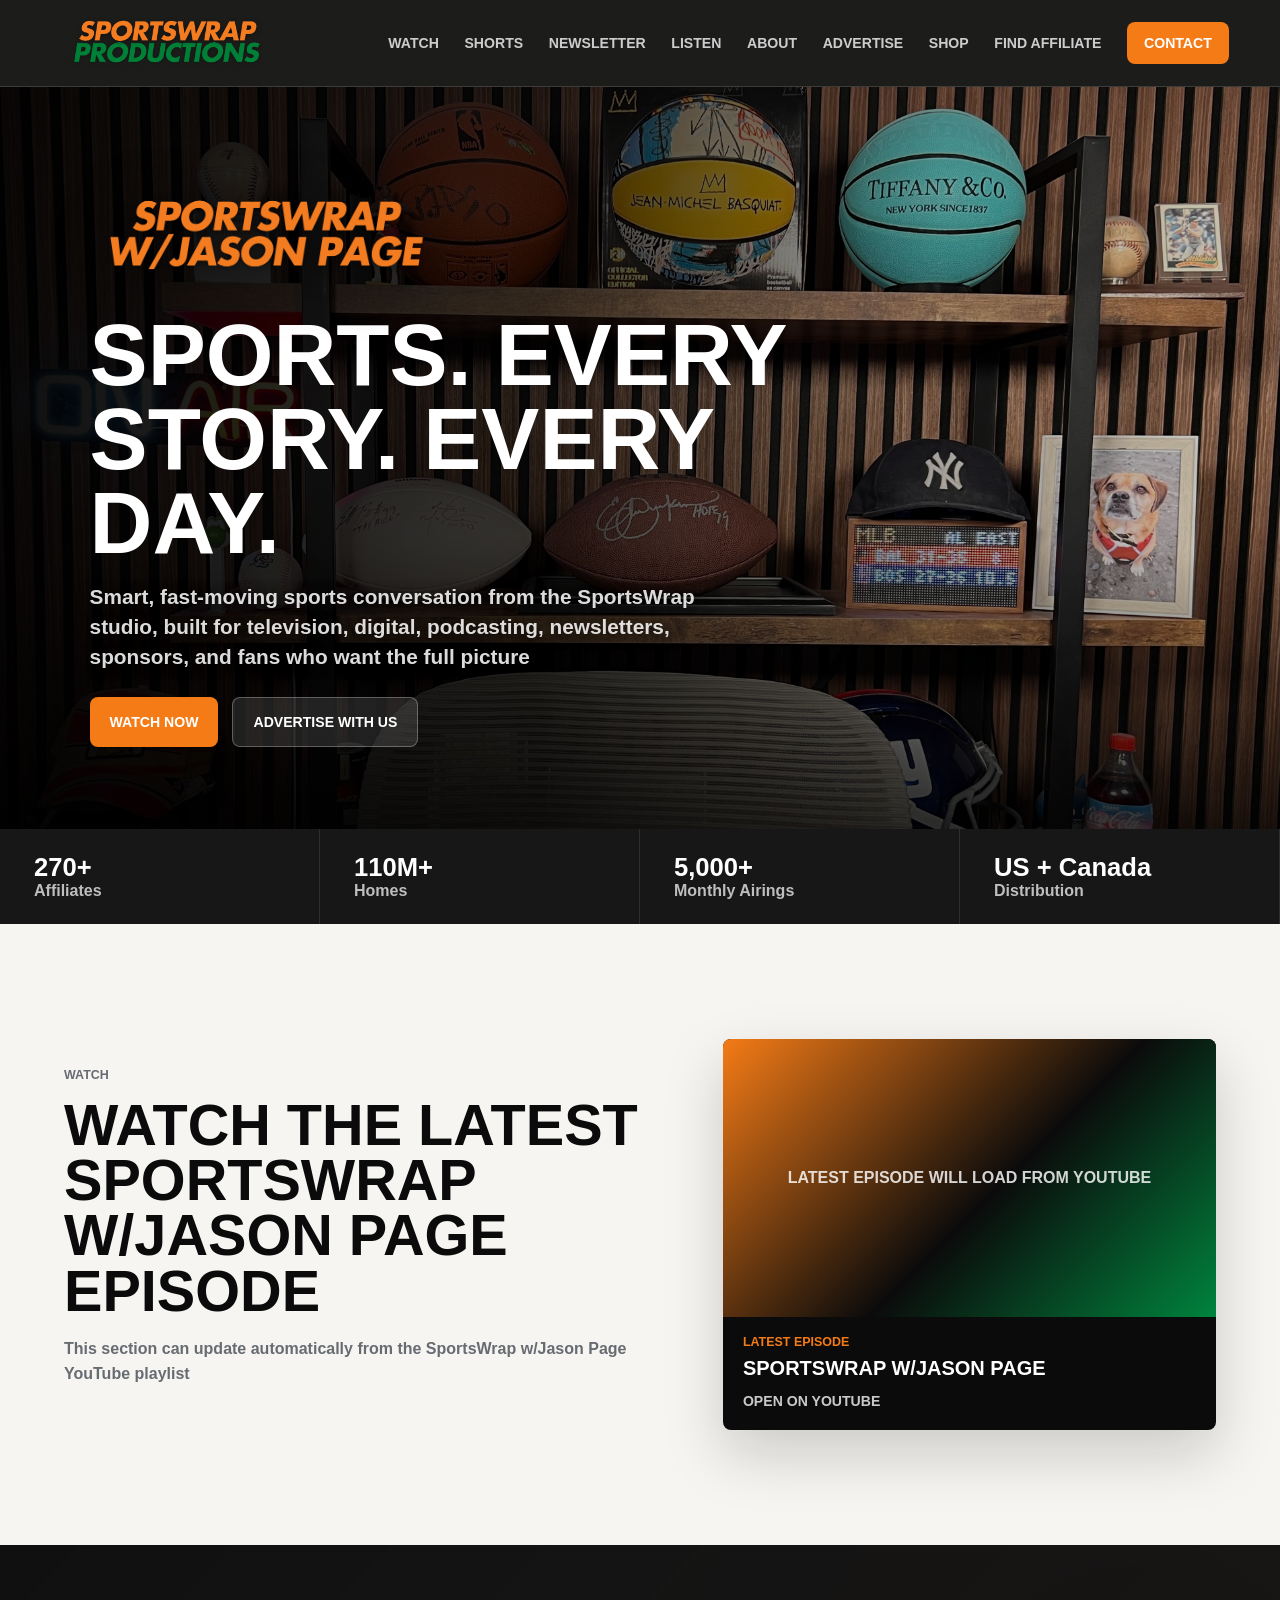
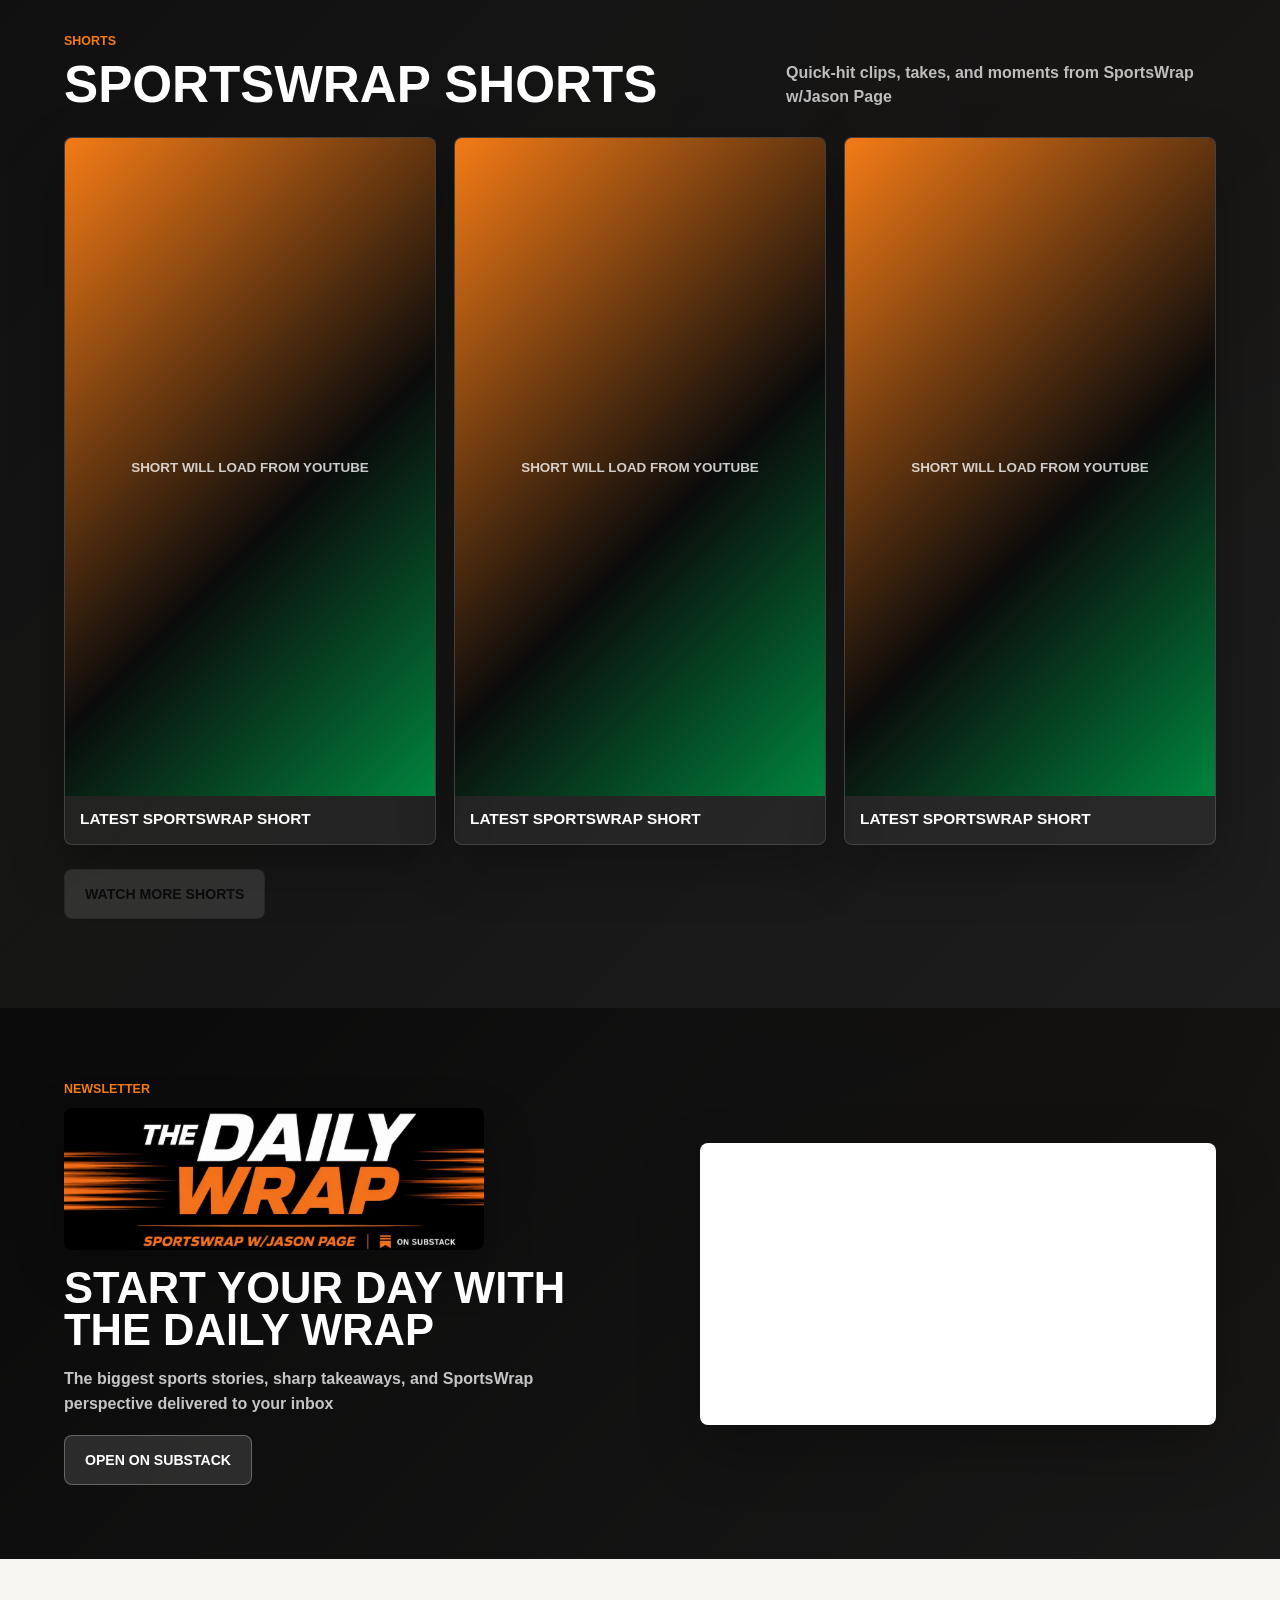
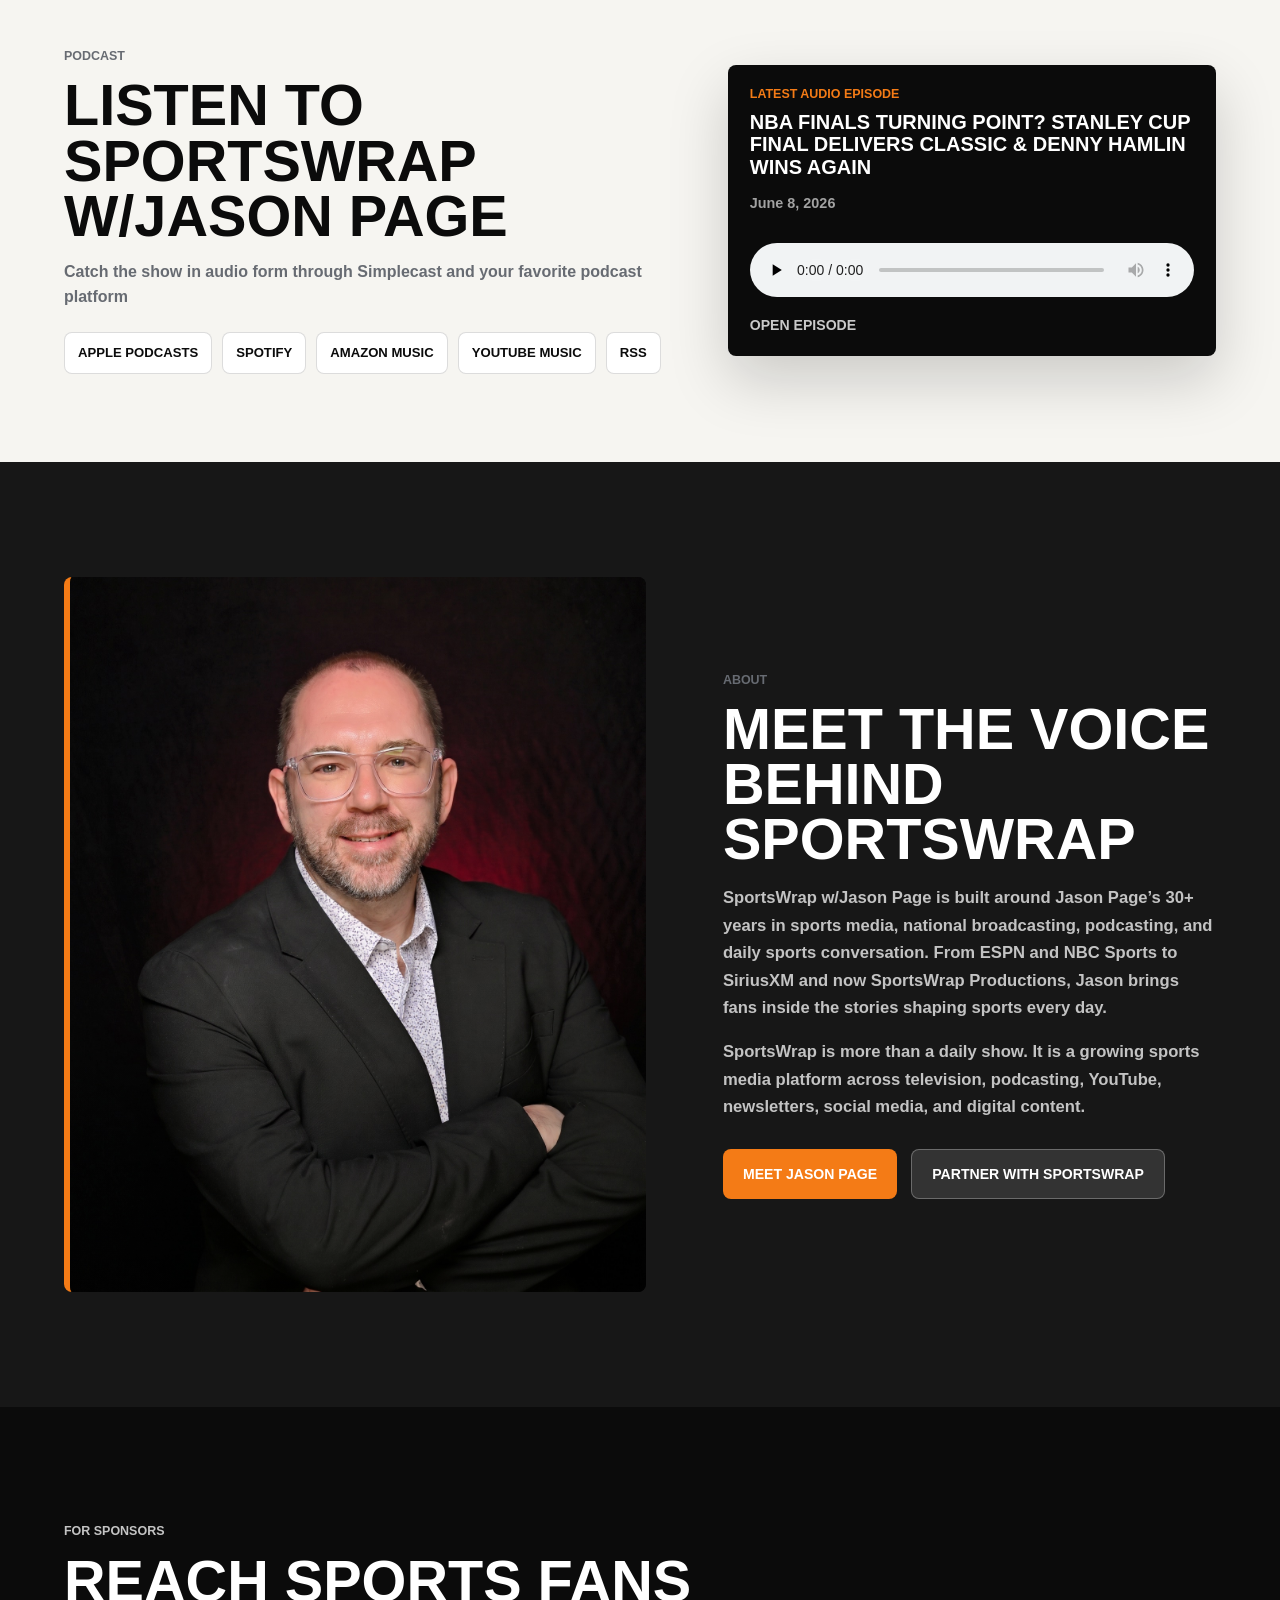
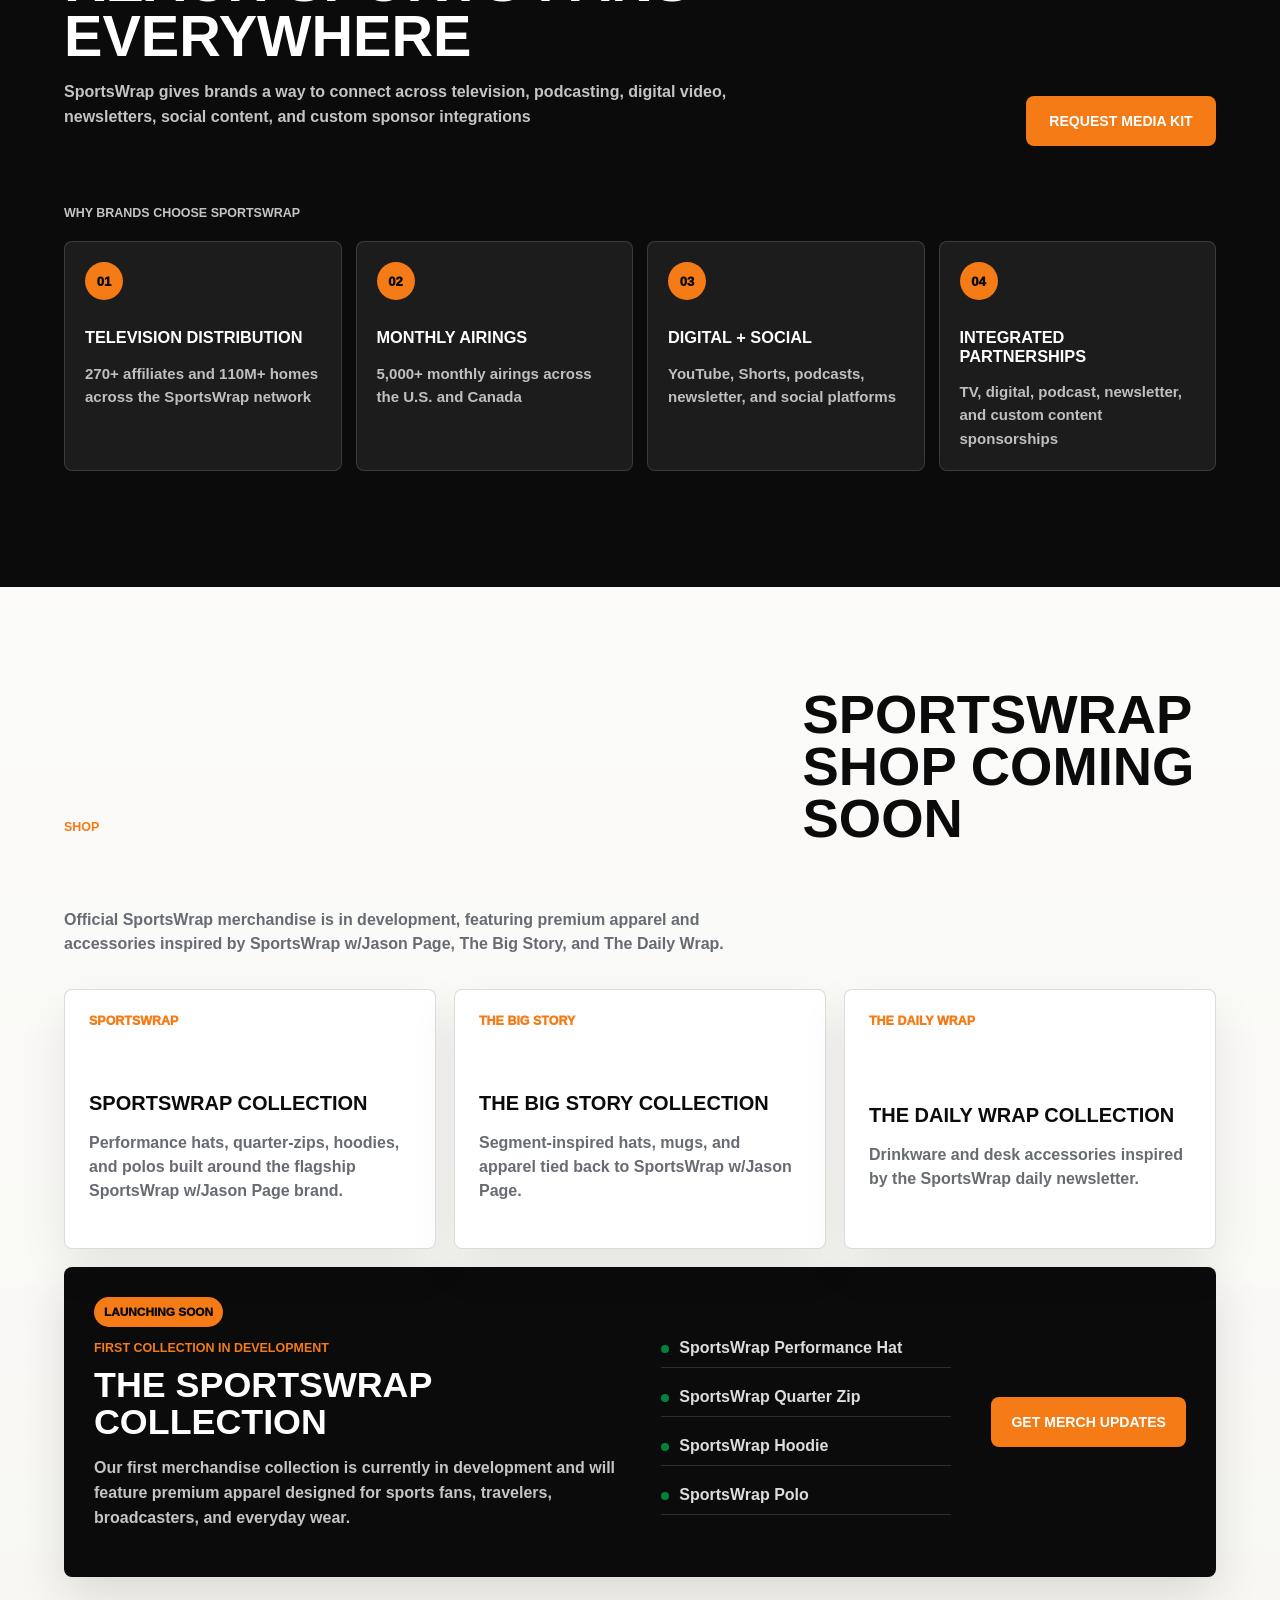
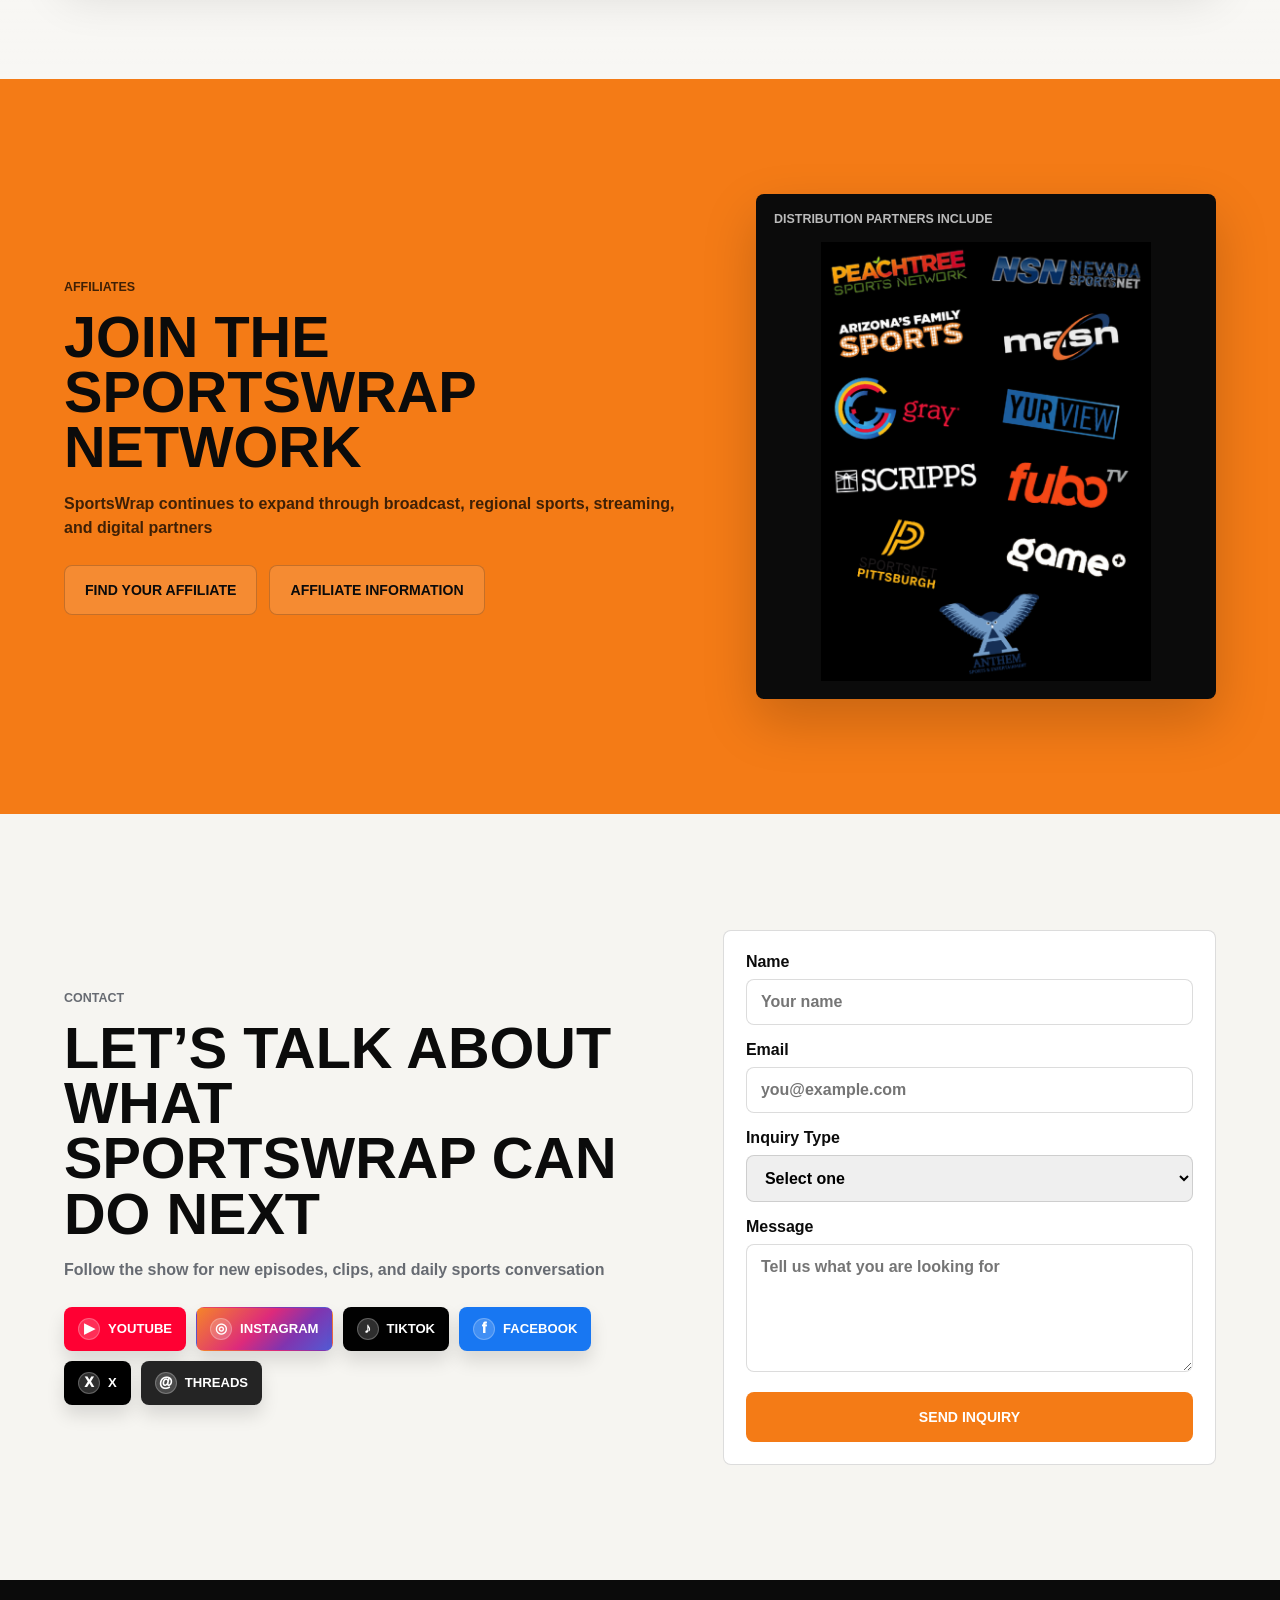
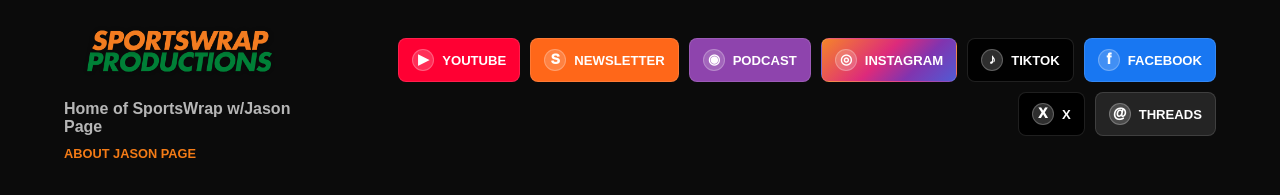
==== index.html @ d8db4e6e "Add files via upload" ====
<!doctype html>
<html lang="en">
  <head>
    <!-- Google tag (gtag.js) -->
    <script async src="https://www.googletagmanager.com/gtag/js?id=G-JD4J3LBX82"></script>
    <script>
      window.dataLayer = window.dataLayer || [];
      function gtag(){dataLayer.push(arguments);}
      gtag('js', new Date());

      gtag('config', 'G-JD4J3LBX82');
    </script>
    <script src="https://analytics.ahrefs.com/analytics.js" data-key="xGI+k0KJ4JuDkCXVIfGluQ" async></script>
    <meta charset="UTF-8" />
    <meta name="viewport" content="width=device-width, initial-scale=1.0" />
    <title>SportsWrap Productions | SportsWrap w/Jason Page</title>
    <meta
      name="description"
      content="SportsWrap Productions is the home of SportsWrap w/Jason Page, a sports media brand built for television, digital, podcasting, newsletters, sponsors, and affiliates"
    />
    <link rel="stylesheet" href="styles.css" />
  </head>
  <body>
    <header class="site-header" id="top">
      <a class="brand" href="#top" aria-label="SportsWrap Productions home">
        <img src="assets/sportswrap-productions-logo.png" alt="SportsWrap Productions" />
      </a>
      <button class="nav-toggle" type="button" aria-label="Open navigation" aria-expanded="false">
        <span></span><span></span><span></span>
      </button>
      <nav class="site-nav" aria-label="Primary navigation">
        <a href="#watch">Watch</a>
        <a href="#shorts">Shorts</a>
        <a href="#newsletter">Newsletter</a>
        <a href="#listen">Listen</a>
        <a href="about-jason-page.html">About</a>
        <a href="#sponsors">Advertise</a>
        <a href="#shop">Shop</a>
        <a href="find-your-affiliate.html">Find Affiliate</a>
        <a class="nav-cta" href="#contact">Contact</a>
      </nav>
    </header>

    <main>
      <section class="hero" aria-labelledby="hero-title">
        <div class="hero-image" aria-hidden="true"></div>
        <div class="hero-shade" aria-hidden="true"></div>
        <div class="hero-content">
          <img class="show-logo" src="assets/sportswrap-jason-page-logo.png" alt="SportsWrap w/Jason Page" />
          <h1 id="hero-title">Sports. Every Story. Every Day.</h1>
          <p>
            Smart, fast-moving sports conversation from the SportsWrap studio, built for television,
            digital, podcasting, newsletters, sponsors, and fans who want the full picture
          </p>
          <div class="hero-actions">
            <a class="button primary" href="#watch">Watch Now</a>
            <a class="button secondary" href="#sponsors">Advertise With Us</a>
          </div>
        </div>
      </section>

      <section class="credibility" aria-label="SportsWrap reach highlights">
        <div><strong>270+</strong><span>Affiliates</span></div>
        <div><strong>110M+</strong><span>Homes</span></div>
        <div><strong>5,000+</strong><span>Monthly Airings</span></div>
        <div><strong>US + Canada</strong><span>Distribution</span></div>
      </section>

      <section class="section split" id="watch">
        <div>
          <p class="kicker">Watch</p>
          <h2>Watch the latest SportsWrap w/Jason Page episode</h2>
          <p class="watch-copy">
            This section can update automatically from the SportsWrap w/Jason Page YouTube playlist
          </p>
        </div>
        <div class="video-panel" data-latest-video>
          <div class="video-frame">
            <iframe
              data-youtube-embed
              title="Latest SportsWrap w/Jason Page episode"
              allow="accelerometer; autoplay; clipboard-write; encrypted-media; gyroscope; picture-in-picture; web-share"
              allowfullscreen
            ></iframe>
          </div>
          <div class="video-meta">
            <span>Latest Episode</span>
            <h3 data-video-title>SportsWrap w/Jason Page</h3>
            <a data-video-link href="https://www.youtube.com/" target="_blank" rel="noreferrer">Open on YouTube</a>
          </div>
        </div>
      </section>

      <section class="shorts-section" id="shorts">
        <div class="shorts-heading">
          <div>
            <p class="kicker">Shorts</p>
            <h2>SportsWrap Shorts</h2>
          </div>
          <p>
            Quick-hit clips, takes, and moments from SportsWrap w/Jason Page
          </p>
        </div>
        <div class="shorts-grid" data-shorts-grid>
          <article class="short-card">
            <div class="short-frame"></div>
            <h3>Latest SportsWrap Short</h3>
          </article>
          <article class="short-card">
            <div class="short-frame"></div>
            <h3>Latest SportsWrap Short</h3>
          </article>
          <article class="short-card">
            <div class="short-frame"></div>
            <h3>Latest SportsWrap Short</h3>
          </article>
        </div>
        <a class="button secondary light shorts-more" href="https://www.youtube.com/@SportsWrap/shorts" target="_blank" rel="noreferrer">Watch More Shorts</a>
      </section>

      <section class="newsletter-section" id="newsletter">
        <div class="newsletter-content">
          <p class="kicker">Newsletter</p>
          <img
            class="newsletter-logo"
            src="assets/the-daily-wrap-newsletter.jpg"
            alt="The Daily Wrap SportsWrap w/Jason Page newsletter"
          />
          <h2>Start your day with The Daily Wrap</h2>
          <p>
            The biggest sports stories, sharp takeaways, and SportsWrap perspective delivered to your inbox
          </p>
          <a class="button secondary" href="https://jasonpage1.substack.com/" target="_blank" rel="noreferrer">Open on Substack</a>
        </div>
        <div class="substack-embed">
          <iframe
            src="https://jasonpage1.substack.com/embed"
            title="Subscribe to The Daily Wrap on Substack"
            loading="lazy"
          ></iframe>
        </div>
      </section>

      <section class="listen-section" id="listen">
        <div>
          <p class="kicker">Podcast</p>
          <h2>Listen to SportsWrap w/Jason Page</h2>
          <p>
            Catch the show in audio form through Simplecast and your favorite podcast platform
          </p>
          <div class="podcast-links" aria-label="Podcast platform links">
            <a href="https://podcasts.apple.com/us/podcast/sportswrap-with-jason-page/id1707125053" target="_blank" rel="noreferrer">Apple Podcasts</a>
            <a href="https://open.spotify.com/show/0C0slhEGo9s68V22Z6eaCr" target="_blank" rel="noreferrer">Spotify</a>
            <a href="https://music.amazon.in/podcasts/d50c5825-6cd4-4b11-8244-11d4c3264406/sportswrap-with-jason-page" target="_blank" rel="noreferrer">Amazon Music</a>
            <a href="https://music.youtube.com/@SportsWrap" target="_blank" rel="noreferrer">YouTube Music</a>
            <a href="https://feeds.simplecast.com/KCzCpgZ0" target="_blank" rel="noreferrer">RSS</a>
          </div>
        </div>
        <div class="podcast-player" data-latest-podcast>
          <span>Latest Audio Episode</span>
          <h3 data-podcast-title>SportsWrap w/Jason Page</h3>
          <p data-podcast-date></p>
          <audio data-podcast-audio controls preload="none"></audio>
          <a data-podcast-link href="https://feeds.simplecast.com/KCzCpgZ0" target="_blank" rel="noreferrer">Open episode</a>
        </div>
      </section>

      <section class="section about" id="about">
        <figure class="about-portrait">
          <img
            src="assets/jason-page-portrait.jpg"
            alt="Jason Page, host of SportsWrap w/Jason Page"
            width="1450"
            height="1800"
            loading="lazy"
            decoding="async"
          />
        </figure>
        <div>
          <p class="kicker">About</p>
          <h2>Meet the voice behind SportsWrap</h2>
          <p>
            SportsWrap w/Jason Page is built around Jason Page’s 30+ years in sports media, national broadcasting, podcasting, and daily sports conversation. From ESPN and NBC Sports to SiriusXM and now SportsWrap Productions, Jason brings fans inside the stories shaping sports every day.
          </p>
          <p>
            SportsWrap is more than a daily show. It is a growing sports media platform across television, podcasting, YouTube, newsletters, social media, and digital content.
          </p>
          <div class="about-actions">
            <a class="button primary" href="about-jason-page.html">Meet Jason Page</a>
            <a class="button secondary" href="#sponsors">Partner With SportsWrap</a>
          </div>
        </div>
      </section>

      <section class="sponsor-section" id="sponsors">
        <div class="sponsor-intro">
          <div>
            <p class="kicker">For Sponsors</p>
            <h2>Reach sports fans everywhere</h2>
            <p>
              SportsWrap gives brands a way to connect across television, podcasting, digital video,
              newsletters, social content, and custom sponsor integrations
            </p>
          </div>
          <a class="button primary" href="#contact">Request Media Kit</a>
        </div>
        <div class="sponsor-proof" aria-label="Why brands choose SportsWrap">
          <p class="kicker">Why Brands Choose SportsWrap</p>
          <div class="sponsor-grid">
            <article>
              <span>01</span>
              <h3>Television Distribution</h3>
              <p>270+ affiliates and 110M+ homes across the SportsWrap network</p>
            </article>
            <article>
              <span>02</span>
              <h3>Monthly Airings</h3>
              <p>5,000+ monthly airings across the U.S. and Canada</p>
            </article>
            <article>
              <span>03</span>
              <h3>Digital + Social</h3>
              <p>YouTube, Shorts, podcasts, newsletter, and social platforms</p>
            </article>
            <article>
              <span>04</span>
              <h3>Integrated Partnerships</h3>
              <p>TV, digital, podcast, newsletter, and custom content sponsorships</p>
            </article>
          </div>
        </div>
      </section>

      <section class="shop-section" id="shop">
        <div class="shop-intro">
          <p class="kicker">Shop</p>
          <h2>SportsWrap Shop Coming Soon</h2>
          <p>
            Official SportsWrap merchandise is in development, featuring premium apparel and accessories inspired by SportsWrap w/Jason Page, The Big Story, and The Daily Wrap.
          </p>
        </div>
        <div class="collection-grid" aria-label="SportsWrap shop collections">
          <article class="collection-card">
            <span>SportsWrap</span>
            <div>
              <h3>SportsWrap Collection</h3>
              <p>Performance hats, quarter-zips, hoodies, and polos built around the flagship SportsWrap w/Jason Page brand.</p>
            </div>
          </article>
          <article class="collection-card">
            <span>The Big Story</span>
            <div>
              <h3>The Big Story Collection</h3>
              <p>Segment-inspired hats, mugs, and apparel tied back to SportsWrap w/Jason Page.</p>
            </div>
          </article>
          <article class="collection-card">
            <span>The Daily Wrap</span>
            <div>
              <h3>The Daily Wrap Collection</h3>
              <p>Drinkware and desk accessories inspired by the SportsWrap daily newsletter.</p>
            </div>
          </article>
        </div>
        <div class="first-collection">
          <div>
            <span class="launch-badge">Launching Soon</span>
            <p class="kicker">First Collection In Development</p>
            <h3>The SportsWrap Collection</h3>
            <p>
              Our first merchandise collection is currently in development and will feature premium apparel designed for sports fans, travelers, broadcasters, and everyday wear.
            </p>
          </div>
          <ul class="collection-products">
            <li>SportsWrap Performance Hat</li>
            <li>SportsWrap Quarter Zip</li>
            <li>SportsWrap Hoodie</li>
            <li>SportsWrap Polo</li>
          </ul>
          <a class="button primary" href="#contact">Get Merch Updates</a>
        </div>
      </section>

      <section class="section affiliate" id="affiliates">
        <div>
          <p class="kicker">Affiliates</p>
          <h2>Join the SportsWrap network</h2>
          <p>SportsWrap continues to expand through broadcast, regional sports, streaming, and digital partners</p>
          <div class="affiliate-actions">
            <a class="button secondary light" href="find-your-affiliate.html">Find Your Affiliate</a>
            <a class="button secondary light" href="#contact">Affiliate Information</a>
          </div>
        </div>
        <div class="affiliate-logos">
          <span>Distribution partners include</span>
          <img
            src="assets/sportswrap-affiliates.png"
            alt="SportsWrap distribution partner logos including Peachtree Sports Network, Arizona's Family Sports, MASN, Gray, YurView, Scripps, Fubo TV, SportsNet Pittsburgh, Game Plus, Nevada Sports Net, and Anthem Sports and Entertainment"
          />
        </div>
      </section>

      <section class="section contact" id="contact">
        <div>
          <p class="kicker">Contact</p>
          <h2>Let’s talk about what SportsWrap can do next</h2>
          <p>Follow the show for new episodes, clips, and daily sports conversation</p>
          <div class="social-links" aria-label="SportsWrap social links">
            <a class="social-link youtube" href="https://www.youtube.com/@SportsWrap" target="_blank" rel="noreferrer"><span class="social-mark">▶</span>YouTube</a>
            <a class="social-link instagram" href="https://www.instagram.com/sportswrapjasonpage" target="_blank" rel="noreferrer"><span class="social-mark">◎</span>Instagram</a>
            <a class="social-link tiktok" href="https://www.tiktok.com/@sportswrapjasonpage" target="_blank" rel="noreferrer"><span class="social-mark">♪</span>TikTok</a>
            <a class="social-link facebook" href="https://www.facebook.com/TheJasonPage" target="_blank" rel="noreferrer"><span class="social-mark">f</span>Facebook</a>
            <a class="social-link x-social" href="https://x.com/TheBackPage" target="_blank" rel="noreferrer"><span class="social-mark">X</span>X</a>
            <a class="social-link threads" href="https://www.threads.net/@sportswrapjasonpage" target="_blank" rel="noreferrer"><span class="social-mark">@</span>Threads</a>
          </div>
        </div>
        <form action="https://formspree.io/f/maqzjwyg" method="POST">
          <input type="hidden" name="_subject" value="New SportsWrap.tv inquiry" />
          <label>Name<input type="text" name="name" placeholder="Your name" required /></label>
          <label>Email<input type="email" name="email" placeholder="you@example.com" required /></label>
          <label>
            Inquiry Type
            <select name="inquiry_type" required>
              <option value="">Select one</option>
              <option>Advertising / Sponsorship</option>
              <option>Affiliate / Distribution</option>
              <option>Guest / Booking</option>
              <option>Media Inquiry</option>
              <option>General</option>
            </select>
          </label>
          <label>Message<textarea name="message" placeholder="Tell us what you are looking for" required></textarea></label>
          <button class="button primary" type="submit">Send Inquiry</button>
        </form>
      </section>
    </main>

    <footer>
      <div class="footer-brand">
        <img src="assets/sportswrap-productions-logo.png" alt="SportsWrap Productions" />
        <p>Home of SportsWrap w/Jason Page</p>
        <a class="footer-about-link" href="about-jason-page.html">About Jason Page</a>
      </div>
      <div class="social-links footer-socials" aria-label="SportsWrap social links">
        <a class="social-link youtube" href="https://www.youtube.com/@SportsWrap" target="_blank" rel="noreferrer"><span class="social-mark">▶</span>YouTube</a>
        <a class="social-link newsletter" href="https://jasonpage1.substack.com/" target="_blank" rel="noreferrer"><span class="social-mark">S</span>Newsletter</a>
        <a class="social-link podcast" href="https://podcasts.apple.com/us/podcast/sportswrap-with-jason-page/id1707125053" target="_blank" rel="noreferrer"><span class="social-mark">◉</span>Podcast</a>
        <a class="social-link instagram" href="https://www.instagram.com/sportswrapjasonpage" target="_blank" rel="noreferrer"><span class="social-mark">◎</span>Instagram</a>
        <a class="social-link tiktok" href="https://www.tiktok.com/@sportswrapjasonpage" target="_blank" rel="noreferrer"><span class="social-mark">♪</span>TikTok</a>
        <a class="social-link facebook" href="https://www.facebook.com/TheJasonPage" target="_blank" rel="noreferrer"><span class="social-mark">f</span>Facebook</a>
        <a class="social-link x-social" href="https://x.com/TheBackPage" target="_blank" rel="noreferrer"><span class="social-mark">X</span>X</a>
        <a class="social-link threads" href="https://www.threads.net/@sportswrapjasonpage" target="_blank" rel="noreferrer"><span class="social-mark">@</span>Threads</a>
      </div>
    </footer>

    <script src="script.js?v=20260613-shorts"></script>
  </body>
</html>
---- styles.css ----
:root {
  --orange: #f47b16;
  --green: #00843d;
  --ink: #0b0b0b;
  --charcoal: #171717;
  --paper: #f6f5f1;
  --white: #ffffff;
  --muted: #676b72;
  --line: rgba(11, 11, 11, 0.14);
}

* { box-sizing: border-box; }
html { scroll-behavior: smooth; }
body {
  margin: 0;
  color: var(--ink);
  background: var(--paper);
  font-family: Arial, Helvetica, sans-serif;
}
a { color: inherit; text-decoration: none; }
button, input, select, textarea { font: inherit; }

.site-header {
  position: sticky;
  top: 0;
  z-index: 20;
  display: flex;
  align-items: center;
  justify-content: space-between;
  min-height: 86px;
  padding: 14px clamp(18px, 4vw, 70px);
  color: var(--white);
  background: rgba(9, 9, 9, 0.92);
  border-bottom: 1px solid rgba(255, 255, 255, 0.14);
  backdrop-filter: blur(18px);
}
.brand img {
  display: block;
  width: clamp(160px, 18vw, 250px);
  height: 58px;
  object-fit: cover;
  object-position: center;
}
.site-nav {
  display: flex;
  align-items: center;
  gap: clamp(14px, 2vw, 26px);
  color: rgba(255, 255, 255, 0.78);
  font-size: 0.88rem;
  font-weight: 900;
  text-transform: uppercase;
}
.nav-cta, .button.primary {
  color: var(--white);
  background: var(--orange);
}
.nav-cta {
  padding: 13px 17px;
  border-radius: 8px;
}
.nav-toggle {
  display: none;
  width: 44px;
  height: 44px;
  background: transparent;
  border: 1px solid rgba(255,255,255,.3);
  border-radius: 8px;
}
.nav-toggle span {
  display: block;
  height: 2px;
  margin: 6px 10px;
  background: var(--white);
}

.hero {
  position: relative;
  min-height: calc(92svh - 86px);
  display: grid;
  align-items: center;
  overflow: hidden;
  color: var(--white);
}
.hero-image,
.hero-shade {
  position: absolute;
  inset: 0;
}
.hero-image {
  background-image: url("assets/sportswrap-studio-shot.jpg");
  background-size: cover;
  background-position: 58% center;
}
.hero-shade {
  background:
    linear-gradient(90deg, rgba(0,0,0,.94) 0%, rgba(0,0,0,.78) 42%, rgba(0,0,0,.34) 74%, rgba(0,0,0,.18) 100%),
    linear-gradient(0deg, rgba(0,0,0,.72) 0%, rgba(0,0,0,0) 38%);
}
.hero-content {
  position: relative;
  z-index: 1;
  width: min(780px, calc(100% - 36px));
  margin-left: clamp(18px, 7vw, 90px);
  padding: 52px 0;
}
.show-logo {
  display: block;
  width: min(350px, 76vw);
  height: 126px;
  margin-bottom: 18px;
  object-fit: cover;
  object-position: center;
  filter: drop-shadow(0 10px 28px rgba(0,0,0,.7));
}
h1, h2, h3 {
  margin: 0;
  font-weight: 900;
  text-transform: uppercase;
  line-height: .96;
}
h1 { max-width: 760px; font-size: clamp(3.2rem, 6.8vw, 6.3rem); }
h2 { font-size: clamp(2.1rem, 4.5vw, 4.3rem); }
h3 { font-size: 1.25rem; }
.hero p {
  max-width: 620px;
  margin: 18px 0 0;
  color: rgba(255,255,255,.86);
  font-size: clamp(1.05rem, 1.8vw, 1.3rem);
  font-weight: 800;
  line-height: 1.45;
  text-shadow: 0 2px 14px rgba(0,0,0,.9);
}
.hero-actions { display: flex; flex-wrap: wrap; gap: 14px; margin-top: 24px; }
.button {
  display: inline-flex;
  justify-content: center;
  align-items: center;
  min-height: 50px;
  padding: 14px 20px;
  border: 0;
  border-radius: 8px;
  cursor: pointer;
  font-size: .88rem;
  font-weight: 900;
  text-transform: uppercase;
}
.button.secondary {
  color: var(--white);
  background: rgba(255,255,255,.12);
  border: 1px solid rgba(255,255,255,.28);
}

.credibility {
  display: grid;
  grid-template-columns: repeat(4, 1fr);
  color: var(--white);
  background: var(--charcoal);
}
.credibility div { padding: 24px clamp(18px, 3vw, 34px); border-right: 1px solid rgba(255,255,255,.1); }
.credibility strong { display: block; font-size: clamp(1.4rem, 2vw, 2.1rem); font-weight: 900; }
.credibility span { color: rgba(255,255,255,.72); font-weight: 800; }

.section { padding: clamp(70px, 9vw, 118px) clamp(18px, 5vw, 72px); }
.split, .about, .contact, .affiliate {
  display: grid;
  grid-template-columns: minmax(0, .85fr) minmax(320px, .72fr);
  gap: clamp(30px, 6vw, 86px);
  align-items: center;
}
.kicker { margin: 0 0 12px; color: var(--orange); font-size: .78rem; font-weight: 900; text-transform: uppercase; }
.section p, .sponsor-section p { color: var(--muted); font-weight: 700; line-height: 1.55; }
.watch-copy { margin-top: 18px; max-width: 620px; }
.video-panel {
  overflow: hidden;
  color: var(--white);
  background: var(--ink);
  border-radius: 8px;
  box-shadow: 0 24px 60px rgba(11, 11, 11, 0.18);
}
.video-frame {
  position: relative;
  aspect-ratio: 16 / 9;
  background: linear-gradient(135deg, var(--orange), var(--ink) 55%, var(--green));
}
.video-frame iframe {
  position: absolute;
  inset: 0;
  width: 100%;
  height: 100%;
  border: 0;
  opacity: 0;
}
.video-frame iframe.is-loaded { opacity: 1; }
.video-frame::before {
  content: "Latest episode will load from YouTube";
  position: absolute;
  inset: 0;
  display: grid;
  place-items: center;
  padding: 24px;
  color: rgba(255,255,255,.82);
  font-weight: 900;
  text-align: center;
  text-transform: uppercase;
}
.video-meta {
  padding: 18px 20px 20px;
}
.video-meta span {
  display: block;
  margin-bottom: 8px;
  color: var(--orange);
  font-size: .78rem;
  font-weight: 900;
  text-transform: uppercase;
}
.video-meta h3 {
  line-height: 1.1;
}
.video-meta a {
  display: inline-block;
  margin-top: 14px;
  color: rgba(255,255,255,.78);
  font-size: .88rem;
  font-weight: 900;
  text-transform: uppercase;
}
.shorts-section {
  padding: clamp(58px, 7vw, 92px) clamp(18px, 5vw, 72px);
  color: var(--white);
  background:
    linear-gradient(135deg, rgba(11,11,11,.98), rgba(11,11,11,.92)),
    radial-gradient(circle at 88% 18%, rgba(244,123,22,.28), transparent 34%);
}
.shorts-heading {
  display: flex;
  justify-content: space-between;
  align-items: end;
  gap: 24px;
  margin-bottom: 28px;
}
.shorts-heading h2 {
  font-size: clamp(2rem, 4vw, 3.75rem);
}
.shorts-heading p:not(.kicker) {
  max-width: 430px;
  margin: 0;
  color: rgba(255,255,255,.72);
  font-weight: 800;
  line-height: 1.5;
}
.shorts-grid {
  display: grid;
  grid-template-columns: repeat(3, minmax(0, 1fr));
  gap: 18px;
}
.short-card {
  overflow: hidden;
  min-width: 0;
  background: rgba(255,255,255,.06);
  border: 1px solid rgba(255,255,255,.14);
  border-radius: 8px;
  box-shadow: 0 22px 54px rgba(0,0,0,.28);
}
.short-frame {
  position: relative;
  aspect-ratio: 9 / 16;
  min-height: clamp(420px, 124vw, 640px);
  background: linear-gradient(135deg, var(--orange), var(--ink) 58%, var(--green));
}
.short-frame::before {
  content: "Short will load from YouTube";
  position: absolute;
  inset: 0;
  display: grid;
  place-items: center;
  padding: 18px;
  color: rgba(255,255,255,.78);
  font-size: .84rem;
  font-weight: 900;
  text-align: center;
  text-transform: uppercase;
}
.short-frame iframe {
  position: absolute;
  inset: 0;
  width: 100%;
  height: 100%;
  border: 0;
}
.short-card h3 {
  padding: 14px 15px 16px;
  font-size: .96rem;
  line-height: 1.15;
}
.short-card h3 a {
  color: inherit;
}
.shorts-more {
  margin-top: 24px;
}
.newsletter-section {
  display: grid;
  grid-template-columns: minmax(0, .78fr) minmax(320px, .7fr);
  gap: clamp(24px, 5vw, 62px);
  align-items: center;
  padding: clamp(46px, 6vw, 74px) clamp(18px, 5vw, 72px);
  color: var(--white);
  background:
    linear-gradient(135deg, rgba(0,0,0,.96), rgba(0,0,0,.9)),
    radial-gradient(circle at 90% 20%, rgba(244,123,22,.22), transparent 34%);
}
.newsletter-logo {
  display: block;
  width: min(420px, 100%);
  height: auto;
  margin: 0 0 18px;
  border-radius: 8px;
  box-shadow: 0 18px 48px rgba(0,0,0,.28);
}
.newsletter-section h2 {
  max-width: 620px;
  font-size: clamp(1.85rem, 3.4vw, 3.15rem);
}
.newsletter-section p:not(.kicker) {
  max-width: 560px;
  color: rgba(255,255,255,.76);
  font-weight: 800;
  line-height: 1.55;
  margin-bottom: 0;
}
.newsletter-section .button {
  margin-top: 18px;
}
.substack-embed {
  overflow: hidden;
  min-height: 280px;
  background: var(--white);
  border: 1px solid rgba(255,255,255,.18);
  border-radius: 8px;
  box-shadow: 0 24px 60px rgba(0,0,0,.26);
}
.substack-embed iframe {
  display: block;
  width: 100%;
  height: 280px;
  border: 0;
  background: var(--white);
}
.listen-section {
  display: grid;
  grid-template-columns: minmax(0, .86fr) minmax(320px, .7fr);
  gap: clamp(26px, 5vw, 64px);
  align-items: center;
  padding: clamp(56px, 7vw, 88px) clamp(18px, 5vw, 72px);
  background: var(--paper);
}
.listen-section p {
  max-width: 620px;
  color: var(--muted);
  font-weight: 800;
  line-height: 1.55;
}
.podcast-links {
  display: flex;
  flex-wrap: wrap;
  gap: 10px;
  margin-top: 22px;
}
.podcast-links a {
  display: inline-flex;
  align-items: center;
  min-height: 42px;
  padding: 10px 13px;
  color: var(--ink);
  background: var(--white);
  border: 1px solid var(--line);
  border-radius: 8px;
  font-size: .82rem;
  font-weight: 900;
  text-transform: uppercase;
}
.podcast-player {
  padding: 22px;
  color: var(--white);
  background: var(--ink);
  border-radius: 8px;
  box-shadow: 0 24px 60px rgba(11,11,11,.18);
}
.podcast-player span {
  display: block;
  margin-bottom: 10px;
  color: var(--orange);
  font-size: .78rem;
  font-weight: 900;
  text-transform: uppercase;
}
.podcast-player h3 {
  line-height: 1.12;
}
.podcast-player p {
  color: rgba(255,255,255,.62);
  font-size: .9rem;
}
.podcast-player audio {
  width: 100%;
  margin-top: 14px;
}
.podcast-player a {
  display: inline-block;
  margin-top: 16px;
  color: rgba(255,255,255,.78);
  font-size: .88rem;
  font-weight: 900;
  text-transform: uppercase;
}
.about {
  color: var(--white);
  background: var(--charcoal);
}
.about-portrait {
  position: relative;
  min-height: 460px;
  margin: 0;
  overflow: hidden;
  border-radius: 8px;
  border-left: 6px solid var(--orange);
  background: var(--ink);
}
.about-portrait::after {
  content: "";
  position: absolute;
  inset: 0;
  background: linear-gradient(0deg, rgba(0,0,0,.28), rgba(0,0,0,0) 45%);
  pointer-events: none;
}
.about-portrait img {
  display: block;
  width: 100%;
  height: 100%;
  min-height: 460px;
  object-fit: cover;
  object-position: center 28%;
}
.about h2 { max-width: 760px; }
.about p:not(.kicker) {
  max-width: 720px;
  color: rgba(255,255,255,.74);
  font-size: 1.04rem;
  line-height: 1.65;
}
.about-actions {
  display: flex;
  flex-wrap: wrap;
  gap: 14px;
  margin-top: 28px;
}
.cards { display: grid; grid-template-columns: repeat(3, 1fr); gap: 18px; margin-top: 34px; }
.cards article { min-height: 260px; padding: 24px; background: white; border: 1px solid var(--line); border-radius: 8px; }
.cards span { display: block; margin-bottom: 44px; color: var(--orange); font-weight: 900; text-transform: uppercase; }
.cards p { margin-bottom: 0; }
.shop-section {
  padding: clamp(70px, 8vw, 108px) clamp(18px, 5vw, 72px);
  background:
    linear-gradient(180deg, rgba(255,255,255,.62), rgba(255,255,255,.2)),
    var(--paper);
}
.shop-intro {
  display: grid;
  grid-template-columns: minmax(0, .9fr) minmax(280px, .55fr);
  gap: clamp(22px, 5vw, 62px);
  align-items: end;
  margin-bottom: 32px;
}
.shop-intro h2 {
  max-width: 920px;
  font-size: clamp(2rem, 4.25vw, 4.1rem);
}
.shop-intro p:not(.kicker) {
  margin: 0;
  color: var(--muted);
  font-weight: 800;
  line-height: 1.55;
}
.collection-grid {
  display: grid;
  grid-template-columns: repeat(3, minmax(0, 1fr));
  gap: 18px;
  margin-top: 18px;
}
.collection-card {
  display: grid;
  gap: 44px;
  min-height: 260px;
  padding: 24px;
  background: var(--white);
  border: 1px solid var(--line);
  border-radius: 8px;
  box-shadow: 0 18px 48px rgba(11,11,11,.08);
}
.collection-card span {
  color: var(--orange);
  font-size: .78rem;
  font-weight: 1000;
  text-transform: uppercase;
}
.collection-card h3 {
  line-height: 1.08;
}
.collection-card p {
  margin-bottom: 0;
  color: var(--muted);
  font-weight: 750;
  line-height: 1.5;
}
.first-collection {
  display: grid;
  grid-template-columns: minmax(0, 1fr) minmax(260px, .55fr) auto;
  gap: clamp(18px, 4vw, 40px);
  align-items: center;
  margin-top: 18px;
  padding: clamp(20px, 3vw, 30px);
  color: var(--white);
  background: var(--ink);
  border-radius: 8px;
  box-shadow: 0 18px 48px rgba(11,11,11,.12);
}
.first-collection h3 {
  font-size: clamp(1.45rem, 2.8vw, 2.4rem);
  line-height: 1.02;
}
.first-collection p:not(.kicker) {
  max-width: 720px;
  color: rgba(255,255,255,.76);
  font-weight: 800;
  line-height: 1.55;
}
.first-collection .button {
  justify-self: end;
}
.launch-badge {
  display: inline-flex;
  margin-bottom: 14px;
  padding: 8px 10px;
  color: var(--ink);
  background: var(--orange);
  border-radius: 999px;
  font-size: .74rem;
  font-weight: 1000;
  text-transform: uppercase;
}
.collection-products {
  display: grid;
  gap: 10px;
  margin: 0;
  padding: 0;
  list-style: none;
}
.collection-products li {
  padding: 10px 0;
  border-bottom: 1px solid rgba(255,255,255,.14);
  color: rgba(255,255,255,.86);
  font-weight: 900;
}
.collection-products li::before {
  content: "";
  display: inline-block;
  width: 8px;
  height: 8px;
  margin-right: 10px;
  background: var(--green);
  border-radius: 999px;
  vertical-align: middle;
}
.sponsor-section {
  padding: clamp(76px, 9vw, 126px) clamp(18px, 5vw, 72px);
  color: var(--white);
  background: var(--ink);
}
.sponsor-section p { max-width: 720px; color: rgba(255,255,255,.76); }
.sponsor-intro {
  display: grid;
  grid-template-columns: minmax(0, 1fr) auto;
  gap: clamp(24px, 5vw, 64px);
  align-items: end;
}
.sponsor-intro .button {
  min-width: 190px;
}
.sponsor-proof {
  margin-top: clamp(36px, 5vw, 58px);
}
.sponsor-grid {
  display: grid;
  grid-template-columns: repeat(4, minmax(0, 1fr));
  gap: 14px;
  margin-top: 18px;
}
.sponsor-grid article {
  min-height: 230px;
  padding: 20px;
  background: rgba(255,255,255,.07);
  border: 1px solid rgba(255,255,255,.14);
  border-radius: 8px;
}
.sponsor-grid span {
  display: inline-grid;
  place-items: center;
  width: 38px;
  height: 38px;
  margin-bottom: 28px;
  color: var(--ink);
  background: var(--orange);
  border-radius: 999px;
  font-size: .82rem;
  font-weight: 1000;
}
.sponsor-grid h3 {
  font-size: 1.02rem;
  line-height: 1.12;
}
.sponsor-grid p {
  margin-bottom: 0;
  color: rgba(255,255,255,.72);
  font-size: .94rem;
  font-weight: 750;
}
.affiliate {
  grid-template-columns: minmax(0, 1fr) minmax(300px, 460px);
  gap: clamp(28px, 4vw, 54px);
  background: var(--orange);
  align-items: center;
}
.affiliate .kicker, .affiliate p { color: rgba(0,0,0,.74); }
.affiliate-actions {
  display: flex;
  flex-wrap: wrap;
  gap: 12px;
  margin-top: 24px;
}
.affiliate-logos {
  justify-self: end;
  width: min(100%, 460px);
  padding: 18px;
  background: var(--ink);
  border-radius: 8px;
  box-shadow: 0 22px 54px rgba(0,0,0,.18);
}
.affiliate-logos span {
  display: block;
  margin-bottom: 16px;
  color: rgba(255,255,255,.72);
  font-size: .78rem;
  font-weight: 900;
  text-transform: uppercase;
}
.affiliate-logos img {
  display: block;
  width: min(100%, 330px);
  height: auto;
  margin: 0 auto;
}
.button.light { color: var(--ink); border-color: rgba(0,0,0,.2); }
.finder-hero {
  padding: clamp(64px, 9vw, 108px) clamp(18px, 5vw, 72px);
  color: var(--white);
  background:
    linear-gradient(135deg, rgba(0,0,0,.94), rgba(0,0,0,.86)),
    radial-gradient(circle at 90% 18%, rgba(244,123,22,.22), transparent 32%);
}
.finder-hero h1 {
  max-width: 940px;
}
.finder-hero p {
  max-width: 720px;
  color: rgba(255,255,255,.78);
  font-size: clamp(1.05rem, 1.7vw, 1.28rem);
  font-weight: 800;
  line-height: 1.5;
}
.finder-section {
  padding: clamp(42px, 6vw, 72px) clamp(18px, 5vw, 72px) clamp(76px, 9vw, 120px);
}
.finder-controls {
  display: grid;
  grid-template-columns: minmax(0, 1fr) minmax(220px, .32fr);
  gap: 14px;
  padding: 18px;
  background: var(--white);
  border: 1px solid var(--line);
  border-radius: 8px;
  box-shadow: 0 18px 50px rgba(11,11,11,.08);
}
.finder-summary {
  display: flex;
  flex-wrap: wrap;
  justify-content: space-between;
  gap: 14px;
  margin: 22px 0;
  color: var(--muted);
  font-weight: 900;
}
.affiliate-results {
  display: grid;
  grid-template-columns: repeat(3, minmax(0, 1fr));
  gap: 16px;
}
.affiliate-card {
  display: grid;
  gap: 12px;
  padding: 20px;
  background: var(--white);
  border: 1px solid var(--line);
  border-radius: 8px;
}
.affiliate-card .market {
  color: var(--orange);
  font-size: .78rem;
  font-weight: 900;
  text-transform: uppercase;
}
.affiliate-card h2 {
  font-size: 1.45rem;
  line-height: 1.08;
}
.affiliate-card dl {
  display: grid;
  gap: 8px;
  margin: 0;
}
.affiliate-card div {
  display: grid;
  grid-template-columns: 94px 1fr;
  gap: 10px;
}
.affiliate-card dt {
  color: var(--muted);
  font-size: .78rem;
  font-weight: 900;
  text-transform: uppercase;
}
.affiliate-card dd {
  margin: 0;
  font-weight: 800;
}
.empty-results {
  padding: 28px;
  background: var(--white);
  border: 1px solid var(--line);
  border-radius: 8px;
  color: var(--muted);
  font-weight: 800;
}
form { display: grid; gap: 16px; padding: 22px; background: white; border: 1px solid var(--line); border-radius: 8px; }
label { font-weight: 900; }
input, select, textarea { width: 100%; margin-top: 8px; padding: 13px 14px; border: 1px solid var(--line); border-radius: 8px; }
textarea { min-height: 128px; resize: vertical; }
.social-links {
  display: flex;
  flex-wrap: wrap;
  gap: 10px;
  margin-top: 24px;
}
.social-links a {
  display: inline-flex;
  align-items: center;
  gap: 8px;
  min-height: 40px;
  padding: 10px 13px;
  color: white;
  background: white;
  border: 1px solid transparent;
  border-radius: 8px;
  font-size: .82rem;
  font-weight: 900;
  text-transform: uppercase;
  box-shadow: 0 10px 18px rgba(0,0,0,.12);
  transition: transform .18s ease, filter .18s ease;
}
.social-mark {
  display: inline-grid;
  place-items: center;
  width: 22px;
  height: 22px;
  color: inherit;
  background: rgba(255,255,255,.18);
  border: 1px solid rgba(255,255,255,.24);
  border-radius: 999px;
  font-size: .86rem;
  font-weight: 1000;
  line-height: 1;
  text-transform: none;
}
.social-link.youtube { background: #ff0033; }
.social-link.instagram { background: linear-gradient(135deg, #f58529 0%, #dd2a7b 45%, #8134af 70%, #515bd4 100%); }
.social-link.tiktok { background: #010101; }
.social-link.facebook { background: #1877f2; }
.social-link.x-social { background: #000; }
.social-link.threads { background: #242424; }
.social-link.newsletter { background: #ff6719; }
.social-link.podcast { background: #8e44ad; }
.social-links a:hover {
  transform: translateY(-1px);
  filter: brightness(1.04);
}
footer {
  display: flex;
  align-items: center;
  justify-content: space-between;
  gap: 28px;
  padding: 34px clamp(18px,5vw,72px);
  color: white;
  background: var(--ink);
}
footer img { width: 230px; height: 78px; object-fit: cover; object-position: center; }
footer p { color: rgba(255,255,255,.7); font-weight: 700; }
.footer-socials {
  justify-content: flex-end;
  margin-top: 0;
}
.footer-socials a {
  color: white;
  border-color: rgba(255,255,255,.12);
  box-shadow: none;
}

.footer-brand {
  display: grid;
  justify-items: start;
}
.footer-brand p { margin: 8px 0 10px; }
.footer-about-link {
  color: var(--orange);
  font-size: .8rem;
  font-weight: 900;
  text-transform: uppercase;
}

/* About Jason Page */
.jason-page { background: var(--ink); }
.jason-page .site-nav a[aria-current="page"] { color: var(--orange); }

.jason-hero {
  position: relative;
  display: grid;
  align-items: center;
  min-height: calc(92svh - 86px);
  overflow: hidden;
  color: var(--white);
  background: #050505;
}
.jason-hero-image,
.jason-hero-shade {
  position: absolute;
  inset: 0;
  width: 100%;
  height: 100%;
}
.jason-hero-image {
  object-fit: cover;
  object-position: 74% 31%;
}
.jason-hero-shade {
  background:
    linear-gradient(90deg, rgba(0,0,0,.98) 0%, rgba(0,0,0,.88) 34%, rgba(0,0,0,.46) 63%, rgba(0,0,0,.14) 100%),
    linear-gradient(0deg, rgba(0,0,0,.62) 0%, rgba(0,0,0,0) 42%);
}
.jason-hero-content {
  position: relative;
  z-index: 1;
  width: min(760px, calc(100% - 36px));
  margin-left: clamp(18px, 7vw, 96px);
  padding: 76px 0;
}
.jason-hero h1 {
  max-width: 700px;
  font-size: 5.5rem;
}
.jason-hero-subtitle {
  max-width: 650px;
  margin: 22px 0 0;
  color: var(--orange);
  font-size: 1.35rem;
  font-weight: 900;
  line-height: 1.35;
}
.jason-hero-copy {
  max-width: 640px;
  margin: 18px 0 0;
  color: rgba(255,255,255,.82);
  font-size: 1.08rem;
  font-weight: 700;
  line-height: 1.6;
}

.jason-profile-band,
.jason-productions-band {
  display: grid;
  grid-template-columns: minmax(0, .9fr) minmax(320px, .72fr);
  gap: clamp(36px, 7vw, 104px);
  align-items: start;
  padding: 112px clamp(18px, 6vw, 96px);
  background: var(--paper);
}
.jason-section-heading h2,
.jason-productions-band h2 {
  max-width: 780px;
  font-size: 3.8rem;
}
.jason-body-copy p,
.jason-productions-band > p {
  margin: 0 0 22px;
  color: var(--muted);
  font-size: 1.08rem;
  font-weight: 700;
  line-height: 1.72;
}
.jason-body-copy p:last-child { margin-bottom: 0; }

.jason-story-band {
  display: grid;
  grid-template-columns: minmax(160px, .32fr) minmax(0, 1fr);
  gap: clamp(28px, 6vw, 90px);
  align-items: center;
  padding: 112px clamp(18px, 7vw, 112px);
  color: var(--white);
  background: var(--charcoal);
  border-top: 6px solid var(--orange);
}
.jason-story-number {
  color: transparent;
  font-size: 9rem;
  font-weight: 900;
  line-height: .8;
  -webkit-text-stroke: 2px rgba(244,123,22,.72);
}
.jason-story-band h2 { max-width: 850px; font-size: 4rem; }
.jason-story-band p:last-child {
  max-width: 880px;
  margin: 24px 0 0;
  color: rgba(255,255,255,.74);
  font-size: 1.12rem;
  font-weight: 700;
  line-height: 1.7;
}

.jason-stats {
  padding: 106px clamp(18px, 6vw, 96px);
  color: var(--white);
  background: #050505;
}
.jason-stats-heading {
  display: flex;
  align-items: end;
  justify-content: space-between;
  gap: 28px;
  margin-bottom: 44px;
}
.jason-stats-heading h2 { max-width: 760px; font-size: 3.8rem; }
.jason-stat-grid {
  display: grid;
  grid-template-columns: repeat(5, minmax(0, 1fr));
  border-top: 1px solid rgba(255,255,255,.18);
  border-bottom: 1px solid rgba(255,255,255,.18);
}
.jason-stat-grid article {
  min-width: 0;
  padding: 34px 22px;
  border-right: 1px solid rgba(255,255,255,.18);
}
.jason-stat-grid article:last-child { border-right: 0; }
.jason-stat-grid strong {
  display: block;
  color: var(--orange);
  font-size: 3.2rem;
  font-weight: 900;
  line-height: 1;
}
.jason-stat-grid span {
  display: block;
  margin-top: 12px;
  color: rgba(255,255,255,.78);
  font-size: .85rem;
  font-weight: 900;
  line-height: 1.35;
  text-transform: uppercase;
}

.jason-productions-band {
  background: var(--white);
}
.jason-productions-band > p { margin: 0; }

.jason-cta {
  padding: 110px clamp(18px, 7vw, 112px);
  color: var(--white);
  background: var(--charcoal);
  border-bottom: 1px solid rgba(255,255,255,.12);
}
.jason-cta h2 { max-width: 820px; font-size: 4.4rem; }
.jason-cta > p:not(.kicker) {
  max-width: 700px;
  margin: 22px 0 0;
  color: rgba(255,255,255,.74);
  font-size: 1.08rem;
  font-weight: 700;
  line-height: 1.6;
}

@media (max-width: 940px) {
  .nav-toggle { display: block; }
  .site-nav {
    position: absolute;
    top: 100%;
    left: 0;
    right: 0;
    display: none;
    flex-direction: column;
    align-items: stretch;
    gap: 0;
    padding: 8px 18px 18px;
    background: rgba(9,9,9,.97);
  }
  .site-nav.is-open { display: flex; }
  .site-nav a { padding: 13px 0; }
  .nav-cta { text-align: center; }
  .credibility, .split, .newsletter-section, .listen-section, .about, .contact, .affiliate, .cards, .affiliate-results, .finder-controls, .shop-intro, .collection-grid, .first-collection, .sponsor-intro { grid-template-columns: 1fr; }
  .first-collection .button { justify-self: stretch; }
  .sponsor-grid { grid-template-columns: repeat(2, minmax(0, 1fr)); }
  .shorts-heading { display: grid; }
  .shorts-grid {
    display: flex;
    grid-template-columns: none;
    gap: 14px;
    overflow-x: auto;
    margin: 0 -18px;
    padding: 0 18px 14px;
    scroll-snap-type: x mandatory;
    -webkit-overflow-scrolling: touch;
  }
  .short-card {
    flex: 0 0 min(78vw, 300px);
    scroll-snap-align: start;
  }
  .short-frame {
    height: min(132vw, 520px);
    min-height: 420px;
    aspect-ratio: auto;
  }
  .affiliate-logos { justify-self: stretch; width: 100%; }
  footer { display: grid; }
  .footer-socials { justify-content: flex-start; }
  .jason-profile-band,
  .jason-productions-band { grid-template-columns: 1fr; }
  .jason-stat-grid { grid-template-columns: repeat(2, minmax(0, 1fr)); }
  .jason-stat-grid article { border-bottom: 1px solid rgba(255,255,255,.18); }
  .jason-stat-grid article:nth-child(2n) { border-right: 0; }
  .jason-stat-grid article:last-child { border-bottom: 0; }
}

@media (max-width: 560px) {
  .site-header { min-height: 74px; }
  .brand img { width: 150px; height: 48px; }
  .hero { min-height: calc(88svh - 74px); }
  .hero-image { background-position: 48% center; }
  .hero-shade {
    background:
      linear-gradient(90deg, rgba(0,0,0,.88), rgba(0,0,0,.66)),
      linear-gradient(0deg, rgba(0,0,0,.72), rgba(0,0,0,.12) 42%);
  }
  .hero-content { width: calc(100% - 32px); margin: 0 auto; }
  .show-logo { width: min(304px, 82vw); height: 112px; }
  h1 { font-size: 3.2rem; }
  .hero-actions { display: grid; }
  .button { width: 100%; }
  .affiliate-actions { display: grid; }
  .credibility { grid-template-columns: repeat(2, 1fr); }
  .about-portrait,
  .about-portrait img { min-height: 360px; }
  .about-actions { display: grid; }
  .substack-embed, .substack-embed iframe { min-height: 320px; height: 320px; }
  .sponsor-grid { grid-template-columns: 1fr; }
  .jason-hero { min-height: calc(92svh - 74px); align-items: end; }
  .jason-hero-image { object-position: 58% 24%; }
  .jason-hero-shade {
    background:
      linear-gradient(0deg, rgba(0,0,0,.98) 0%, rgba(0,0,0,.78) 52%, rgba(0,0,0,.18) 100%),
      linear-gradient(90deg, rgba(0,0,0,.54), rgba(0,0,0,.18));
  }
  .jason-hero-content {
    width: calc(100% - 32px);
    margin: 0 auto;
    padding: 230px 0 42px;
  }
  .jason-hero h1 { font-size: 3.2rem; }
  .jason-hero-subtitle { font-size: 1.08rem; }
  .jason-hero-copy { font-size: .98rem; line-height: 1.5; }
  .jason-profile-band,
  .jason-productions-band,
  .jason-story-band,
  .jason-stats,
  .jason-cta { padding: 72px 18px; }
  .jason-section-heading h2,
  .jason-productions-band h2,
  .jason-story-band h2,
  .jason-stats-heading h2,
  .jason-cta h2 { font-size: 2.55rem; }
  .jason-story-band { grid-template-columns: 1fr; }
  .jason-story-number { font-size: 5rem; }
  .jason-stats-heading { display: block; }
  .jason-stat-grid { grid-template-columns: 1fr; }
  .jason-stat-grid article,
  .jason-stat-grid article:nth-child(2n) {
    padding: 24px 0;
    border-right: 0;
    border-bottom: 1px solid rgba(255,255,255,.18);
  }
  .jason-stat-grid strong { font-size: 2.8rem; }
}
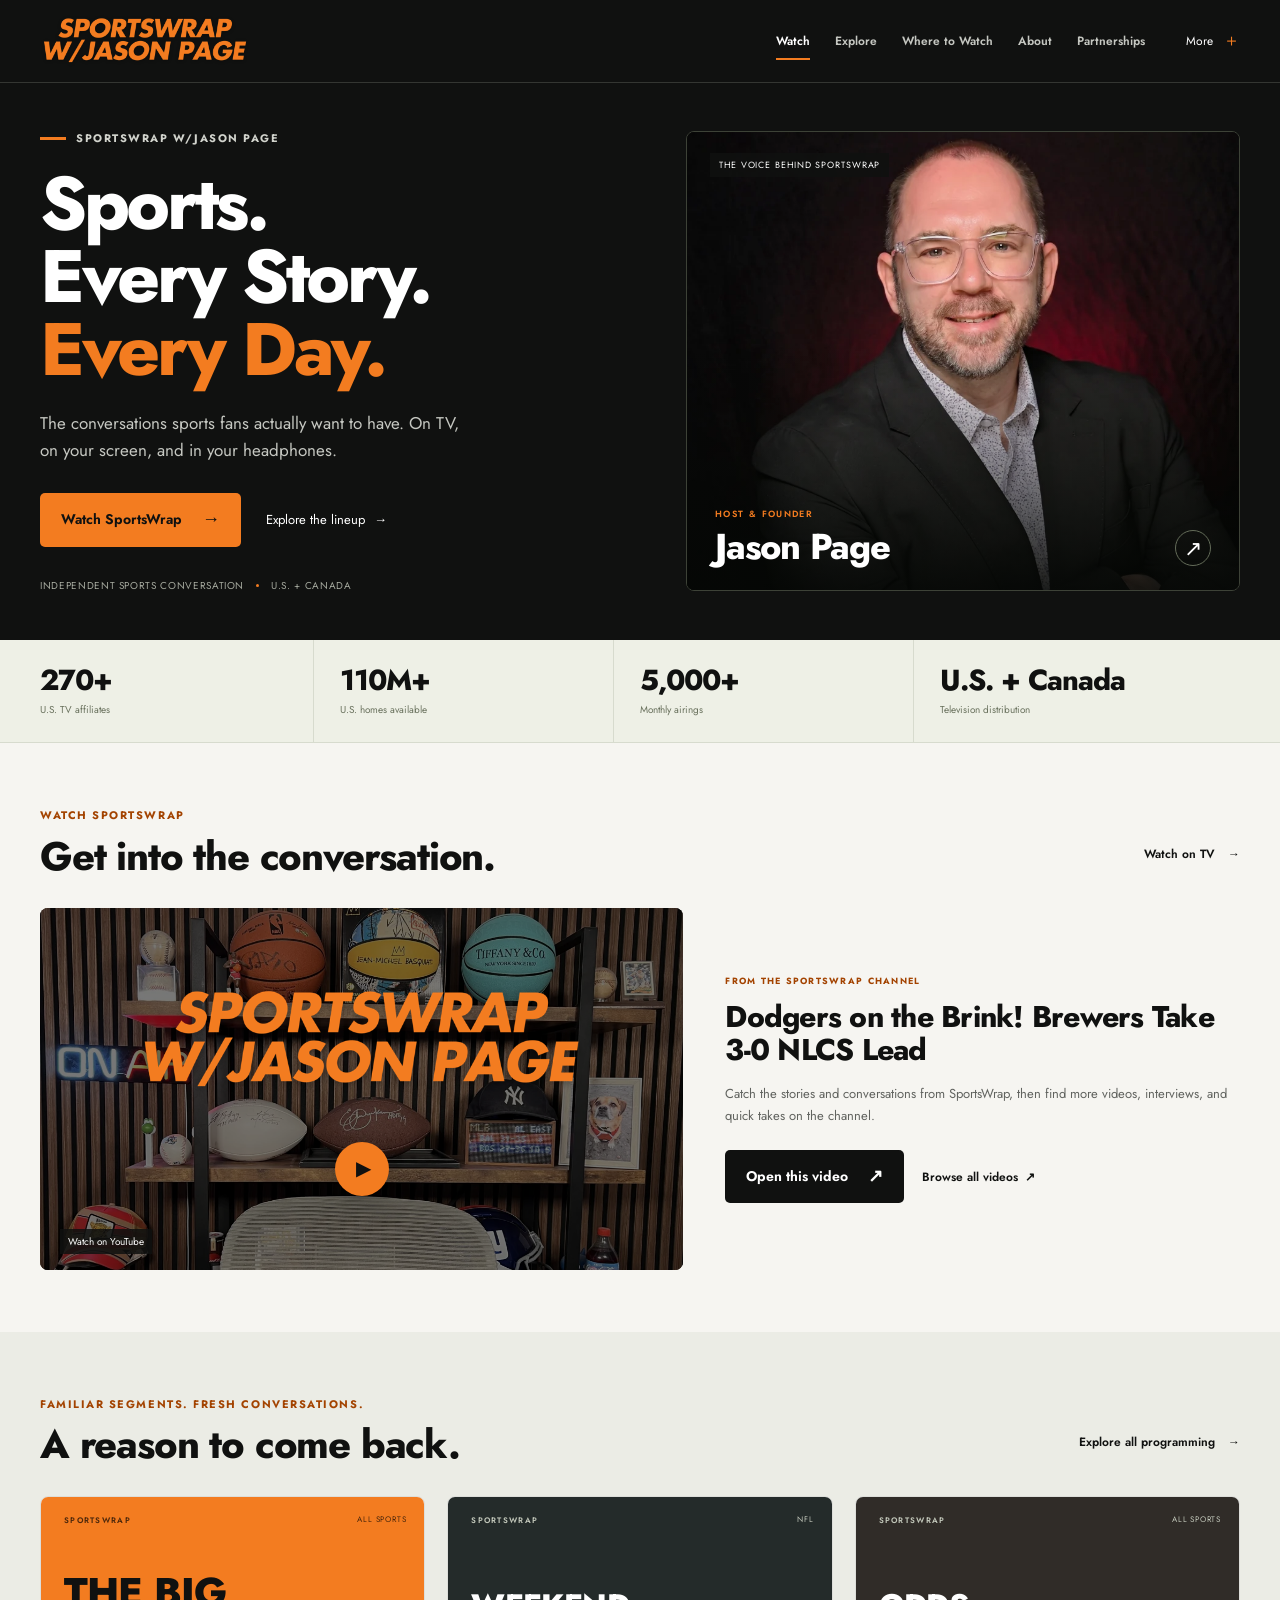
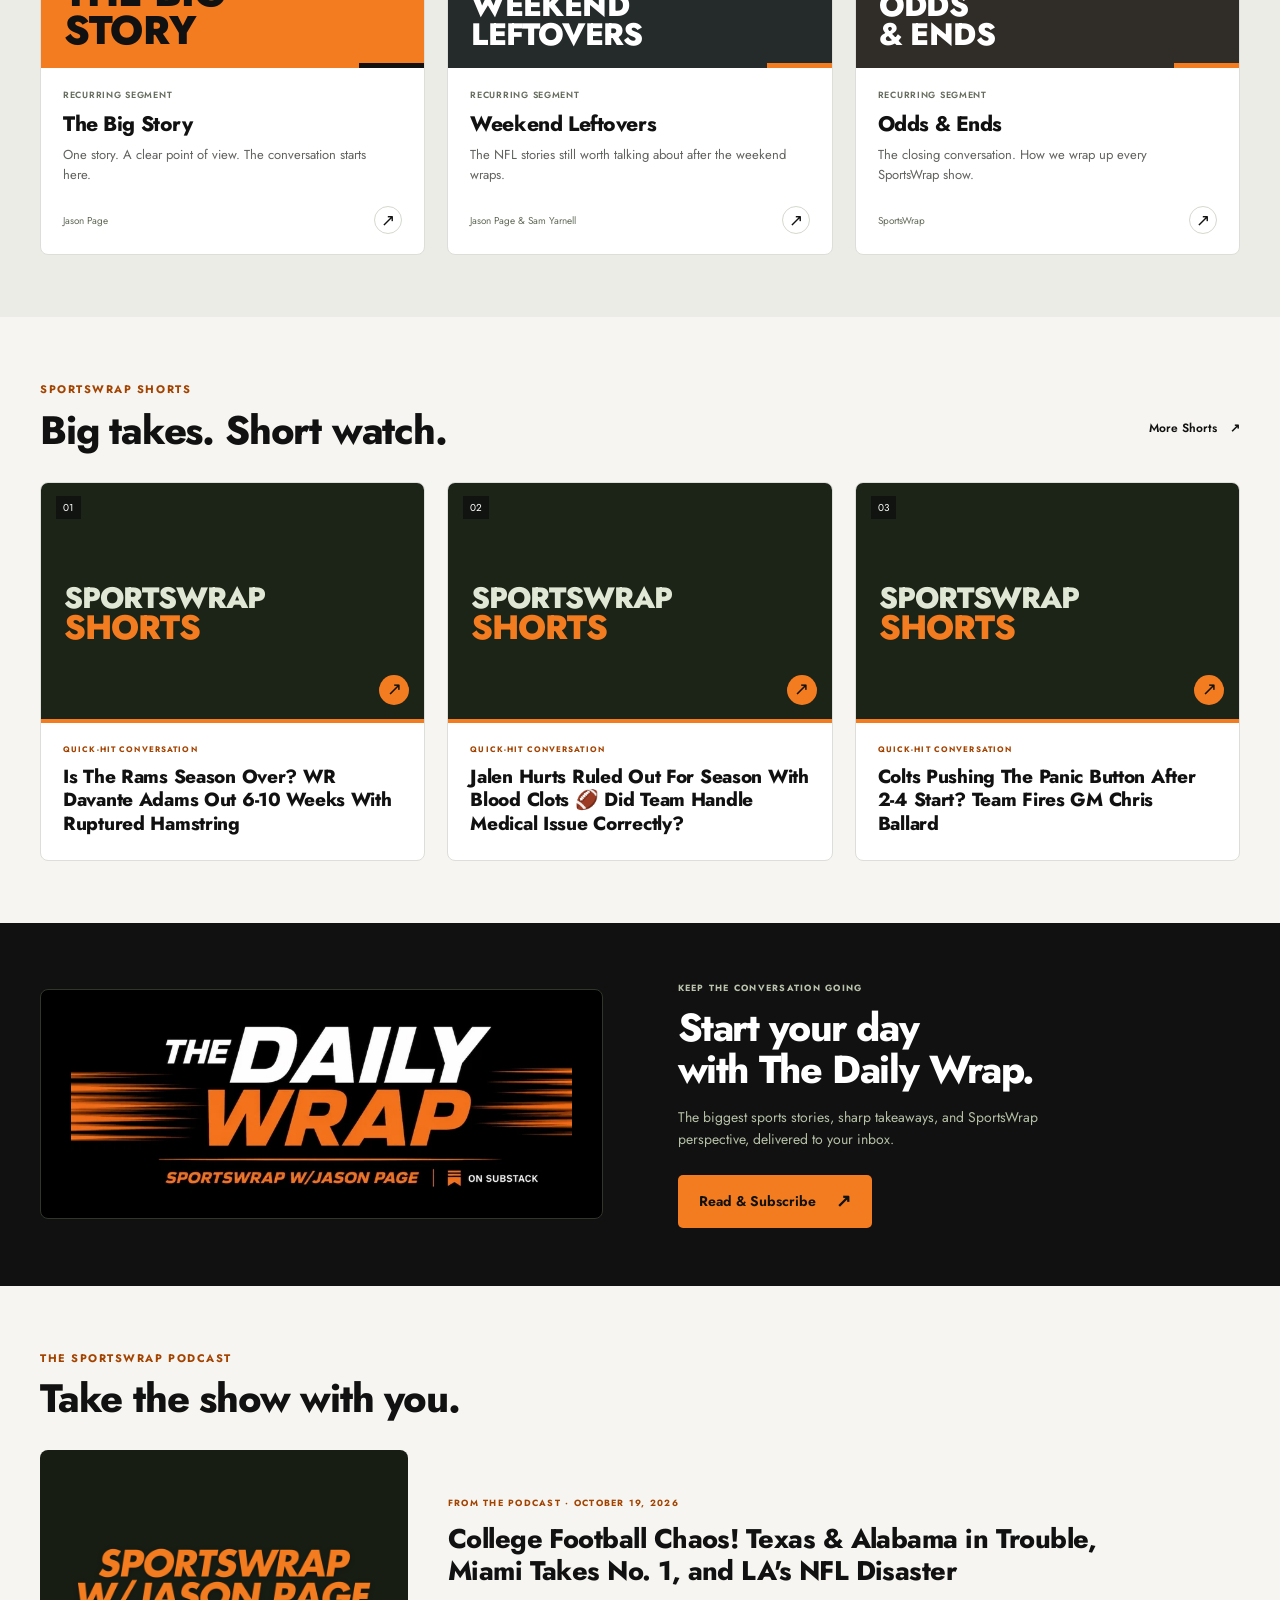
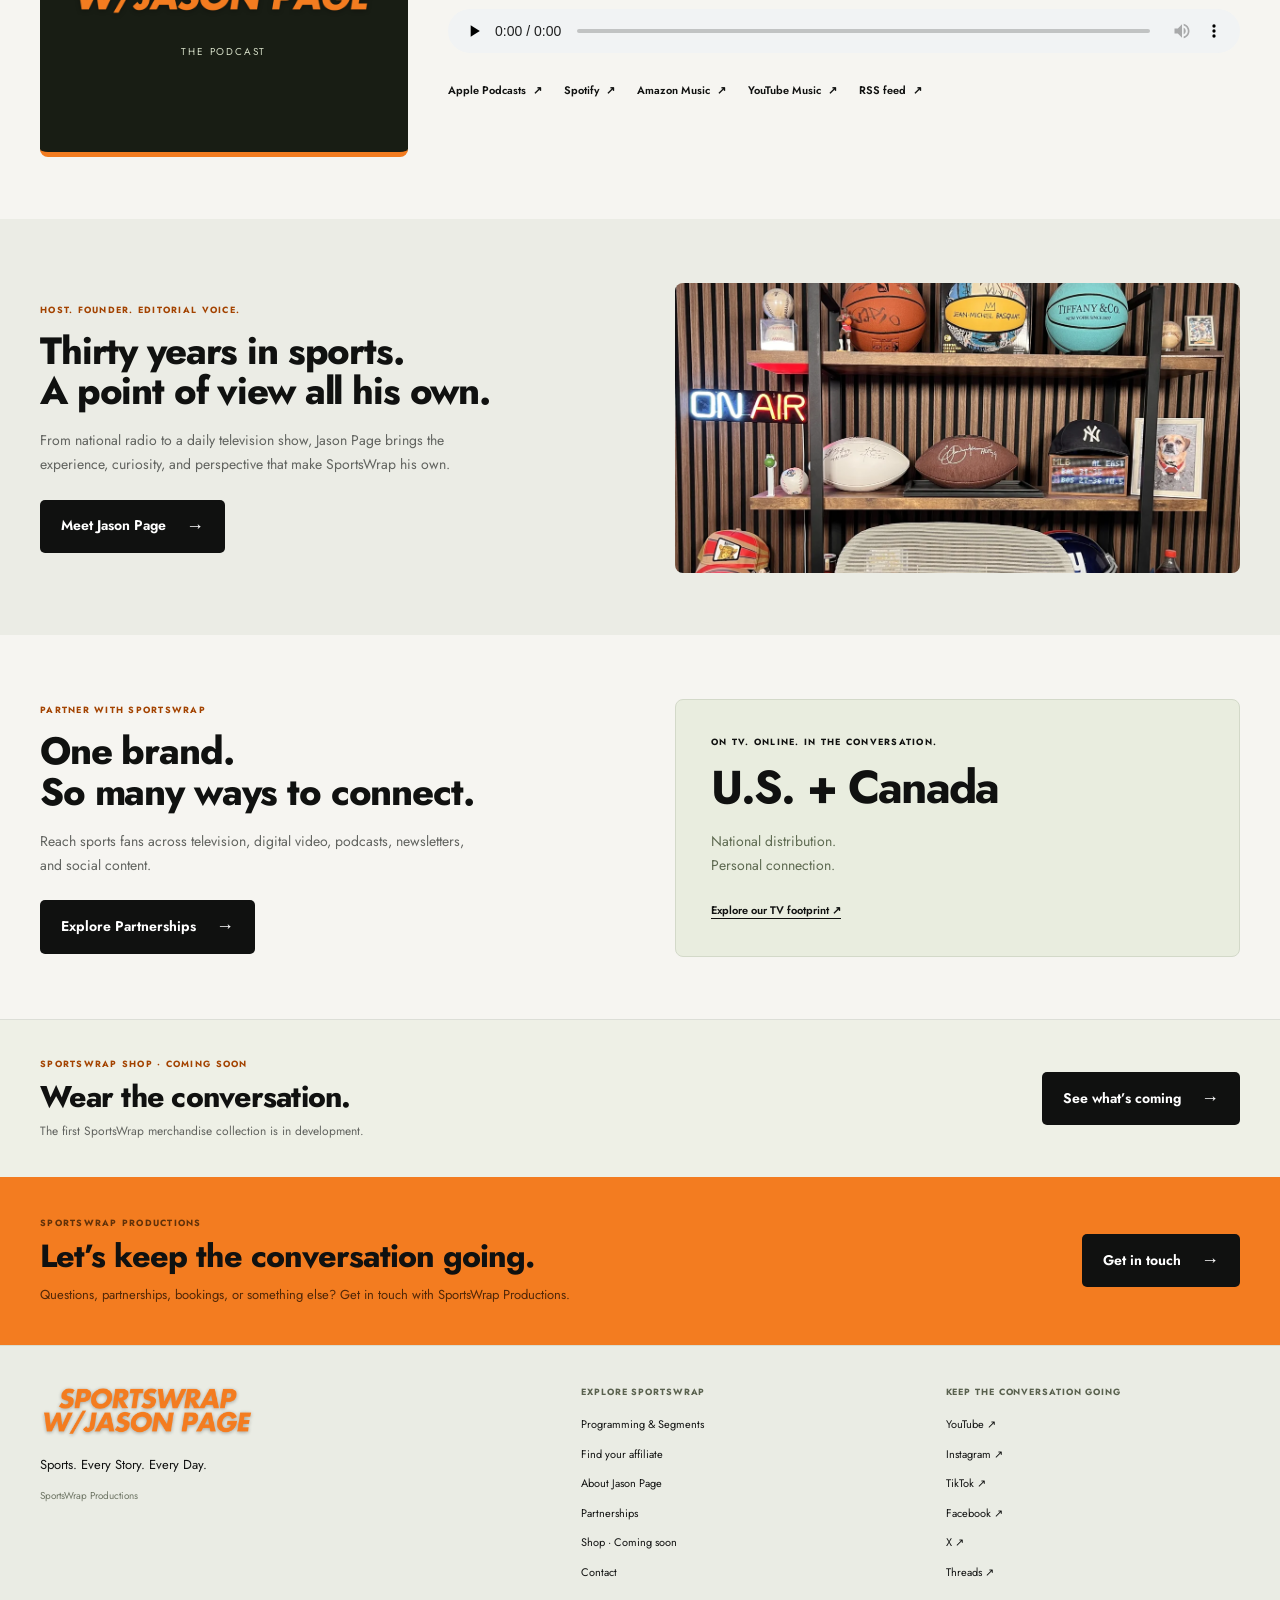
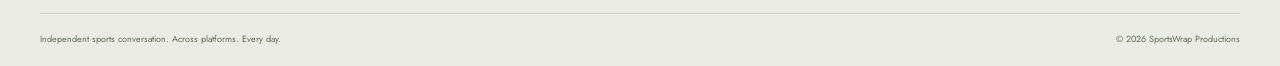
==== commit f5279c04: "Launch approved SportsWrap site redesign" ====
--- a/index.html
+++ b/index.html
@@ -1,358 +1,10 @@
-<!doctype html>
-<html lang="en">
-  <head>
-    <!-- Google tag (gtag.js) -->
-    <script async src="https://www.googletagmanager.com/gtag/js?id=G-JD4J3LBX82"></script>
-    <script>
+<!doctype html><html lang="en"><head><meta charset="utf-8"><meta name="viewport" content="width=device-width,initial-scale=1"><meta name="robots" content="index,follow"><meta name="theme-color" content="#101110"><meta name="description" content="Watch SportsWrap w/Jason Page, explore recurring segments, find your local TV affiliate, and catch the show on YouTube or your favorite podcast platform."><title>Sports. Every Story. Every Day. | SportsWrap w/Jason Page</title><link rel="icon" href="assets/favicon.svg" type="image/svg+xml"><link rel="preload" href="assets/jost-latin.woff" as="font" type="font/woff" crossorigin><link rel="stylesheet" href="styles.css"><link rel="stylesheet" href="site.css"><script type="module" src="site.js"></script><link rel="canonical" href="https://sportswrap.tv/"><script type="module" src="media.js"></script><script async src="https://www.googletagmanager.com/gtag/js?id=G-JD4J3LBX82"></script>
+<script>
       window.dataLayer = window.dataLayer || [];
       function gtag(){dataLayer.push(arguments);}
       gtag('js', new Date());
 
       gtag('config', 'G-JD4J3LBX82');
     </script>
-    <script src="https://analytics.ahrefs.com/analytics.js" data-key="xGI+k0KJ4JuDkCXVIfGluQ" async></script>
-    <meta charset="UTF-8" />
-    <meta name="viewport" content="width=device-width, initial-scale=1.0" />
-    <title>SportsWrap Productions | SportsWrap w/Jason Page</title>
-    <meta
-      name="description"
-      content="SportsWrap Productions is the home of SportsWrap w/Jason Page, a sports media brand built for television, digital, podcasting, newsletters, sponsors, and affiliates"
-    />
-    <link rel="stylesheet" href="styles.css" />
-  </head>
-  <body>
-    <header class="site-header" id="top">
-      <a class="brand" href="#top" aria-label="SportsWrap Productions home">
-        <img src="assets/sportswrap-productions-logo.png" alt="SportsWrap Productions" />
-      </a>
-      <button class="nav-toggle" type="button" aria-label="Open navigation" aria-expanded="false">
-        <span></span><span></span><span></span>
-      </button>
-      <nav class="site-nav" aria-label="Primary navigation">
-        <a href="#watch">Watch</a>
-        <a href="#shorts">Shorts</a>
-        <a href="#newsletter">Newsletter</a>
-        <a href="#listen">Listen</a>
-        <a href="about-jason-page.html">About</a>
-        <a href="#sponsors">Advertise</a>
-        <a href="#shop">Shop</a>
-        <a href="find-your-affiliate.html">Find Affiliate</a>
-        <a class="nav-cta" href="#contact">Contact</a>
-      </nav>
-    </header>
-
-    <main>
-      <section class="hero" aria-labelledby="hero-title">
-        <div class="hero-image" aria-hidden="true"></div>
-        <div class="hero-shade" aria-hidden="true"></div>
-        <div class="hero-content">
-          <img class="show-logo" src="assets/sportswrap-jason-page-logo.png" alt="SportsWrap w/Jason Page" />
-          <h1 id="hero-title">Sports. Every Story. Every Day.</h1>
-          <p>
-            Smart, fast-moving sports conversation from the SportsWrap studio, built for television,
-            digital, podcasting, newsletters, sponsors, and fans who want the full picture
-          </p>
-          <div class="hero-actions">
-            <a class="button primary" href="#watch">Watch Now</a>
-            <a class="button secondary" href="#sponsors">Advertise With Us</a>
-          </div>
-        </div>
-      </section>
-
-      <section class="credibility" aria-label="SportsWrap reach highlights">
-        <div><strong>270+</strong><span>Affiliates</span></div>
-        <div><strong>110M+</strong><span>Homes</span></div>
-        <div><strong>5,000+</strong><span>Monthly Airings</span></div>
-        <div><strong>US + Canada</strong><span>Distribution</span></div>
-      </section>
-
-      <section class="section split" id="watch">
-        <div>
-          <p class="kicker">Watch</p>
-          <h2>Watch the latest SportsWrap w/Jason Page episode</h2>
-          <p class="watch-copy">
-            This section can update automatically from the SportsWrap w/Jason Page YouTube playlist
-          </p>
-        </div>
-        <div class="video-panel" data-latest-video>
-          <div class="video-frame">
-            <iframe
-              data-youtube-embed
-              title="Latest SportsWrap w/Jason Page episode"
-              allow="accelerometer; autoplay; clipboard-write; encrypted-media; gyroscope; picture-in-picture; web-share"
-              allowfullscreen
-            ></iframe>
-          </div>
-          <div class="video-meta">
-            <span>Latest Episode</span>
-            <h3 data-video-title>SportsWrap w/Jason Page</h3>
-            <a data-video-link href="https://www.youtube.com/" target="_blank" rel="noreferrer">Open on YouTube</a>
-          </div>
-        </div>
-      </section>
-
-      <section class="shorts-section" id="shorts">
-        <div class="shorts-heading">
-          <div>
-            <p class="kicker">Shorts</p>
-            <h2>SportsWrap Shorts</h2>
-          </div>
-          <p>
-            Quick-hit clips, takes, and moments from SportsWrap w/Jason Page
-          </p>
-        </div>
-        <div class="shorts-grid" data-shorts-grid>
-          <article class="short-card">
-            <div class="short-frame"></div>
-            <h3>Latest SportsWrap Short</h3>
-          </article>
-          <article class="short-card">
-            <div class="short-frame"></div>
-            <h3>Latest SportsWrap Short</h3>
-          </article>
-          <article class="short-card">
-            <div class="short-frame"></div>
-            <h3>Latest SportsWrap Short</h3>
-          </article>
-        </div>
-        <a class="button secondary light shorts-more" href="https://www.youtube.com/@SportsWrap/shorts" target="_blank" rel="noreferrer">Watch More Shorts</a>
-      </section>
-
-      <section class="newsletter-section" id="newsletter">
-        <div class="newsletter-content">
-          <p class="kicker">Newsletter</p>
-          <img
-            class="newsletter-logo"
-            src="assets/the-daily-wrap-newsletter.jpg"
-            alt="The Daily Wrap SportsWrap w/Jason Page newsletter"
-          />
-          <h2>Start your day with The Daily Wrap</h2>
-          <p>
-            The biggest sports stories, sharp takeaways, and SportsWrap perspective delivered to your inbox
-          </p>
-          <a class="button secondary" href="https://jasonpage1.substack.com/" target="_blank" rel="noreferrer">Open on Substack</a>
-        </div>
-        <div class="substack-embed">
-          <iframe
-            src="https://jasonpage1.substack.com/embed"
-            title="Subscribe to The Daily Wrap on Substack"
-            loading="lazy"
-          ></iframe>
-        </div>
-      </section>
-
-      <section class="listen-section" id="listen">
-        <div>
-          <p class="kicker">Podcast</p>
-          <h2>Listen to SportsWrap w/Jason Page</h2>
-          <p>
-            Catch the show in audio form through Simplecast and your favorite podcast platform
-          </p>
-          <div class="podcast-links" aria-label="Podcast platform links">
-            <a href="https://podcasts.apple.com/us/podcast/sportswrap-with-jason-page/id1707125053" target="_blank" rel="noreferrer">Apple Podcasts</a>
-            <a href="https://open.spotify.com/show/0C0slhEGo9s68V22Z6eaCr" target="_blank" rel="noreferrer">Spotify</a>
-            <a href="https://music.amazon.in/podcasts/d50c5825-6cd4-4b11-8244-11d4c3264406/sportswrap-with-jason-page" target="_blank" rel="noreferrer">Amazon Music</a>
-            <a href="https://music.youtube.com/@SportsWrap" target="_blank" rel="noreferrer">YouTube Music</a>
-            <a href="https://feeds.simplecast.com/KCzCpgZ0" target="_blank" rel="noreferrer">RSS</a>
-          </div>
-        </div>
-        <div class="podcast-player" data-latest-podcast>
-          <span>Latest Audio Episode</span>
-          <h3 data-podcast-title>SportsWrap w/Jason Page</h3>
-          <p data-podcast-date></p>
-          <audio data-podcast-audio controls preload="none"></audio>
-          <a data-podcast-link href="https://feeds.simplecast.com/KCzCpgZ0" target="_blank" rel="noreferrer">Open episode</a>
-        </div>
-      </section>
-
-      <section class="section about" id="about">
-        <figure class="about-portrait">
-          <img
-            src="assets/jason-page-portrait.jpg"
-            alt="Jason Page, host of SportsWrap w/Jason Page"
-            width="1450"
-            height="1800"
-            loading="lazy"
-            decoding="async"
-          />
-        </figure>
-        <div>
-          <p class="kicker">About</p>
-          <h2>Meet the voice behind SportsWrap</h2>
-          <p>
-            SportsWrap w/Jason Page is built around Jason Page’s 30+ years in sports media, national broadcasting, podcasting, and daily sports conversation. From ESPN and NBC Sports to SiriusXM and now SportsWrap Productions, Jason brings fans inside the stories shaping sports every day.
-          </p>
-          <p>
-            SportsWrap is more than a daily show. It is a growing sports media platform across television, podcasting, YouTube, newsletters, social media, and digital content.
-          </p>
-          <div class="about-actions">
-            <a class="button primary" href="about-jason-page.html">Meet Jason Page</a>
-            <a class="button secondary" href="#sponsors">Partner With SportsWrap</a>
-          </div>
-        </div>
-      </section>
-
-      <section class="sponsor-section" id="sponsors">
-        <div class="sponsor-intro">
-          <div>
-            <p class="kicker">For Sponsors</p>
-            <h2>Reach sports fans everywhere</h2>
-            <p>
-              SportsWrap gives brands a way to connect across television, podcasting, digital video,
-              newsletters, social content, and custom sponsor integrations
-            </p>
-          </div>
-          <a class="button primary" href="#contact">Request Media Kit</a>
-        </div>
-        <div class="sponsor-proof" aria-label="Why brands choose SportsWrap">
-          <p class="kicker">Why Brands Choose SportsWrap</p>
-          <div class="sponsor-grid">
-            <article>
-              <span>01</span>
-              <h3>Television Distribution</h3>
-              <p>270+ affiliates and 110M+ homes across the SportsWrap network</p>
-            </article>
-            <article>
-              <span>02</span>
-              <h3>Monthly Airings</h3>
-              <p>5,000+ monthly airings across the U.S. and Canada</p>
-            </article>
-            <article>
-              <span>03</span>
-              <h3>Digital + Social</h3>
-              <p>YouTube, Shorts, podcasts, newsletter, and social platforms</p>
-            </article>
-            <article>
-              <span>04</span>
-              <h3>Integrated Partnerships</h3>
-              <p>TV, digital, podcast, newsletter, and custom content sponsorships</p>
-            </article>
-          </div>
-        </div>
-      </section>
-
-      <section class="shop-section" id="shop">
-        <div class="shop-intro">
-          <p class="kicker">Shop</p>
-          <h2>SportsWrap Shop Coming Soon</h2>
-          <p>
-            Official SportsWrap merchandise is in development, featuring premium apparel and accessories inspired by SportsWrap w/Jason Page, The Big Story, and The Daily Wrap.
-          </p>
-        </div>
-        <div class="collection-grid" aria-label="SportsWrap shop collections">
-          <article class="collection-card">
-            <span>SportsWrap</span>
-            <div>
-              <h3>SportsWrap Collection</h3>
-              <p>Performance hats, quarter-zips, hoodies, and polos built around the flagship SportsWrap w/Jason Page brand.</p>
-            </div>
-          </article>
-          <article class="collection-card">
-            <span>The Big Story</span>
-            <div>
-              <h3>The Big Story Collection</h3>
-              <p>Segment-inspired hats, mugs, and apparel tied back to SportsWrap w/Jason Page.</p>
-            </div>
-          </article>
-          <article class="collection-card">
-            <span>The Daily Wrap</span>
-            <div>
-              <h3>The Daily Wrap Collection</h3>
-              <p>Drinkware and desk accessories inspired by the SportsWrap daily newsletter.</p>
-            </div>
-          </article>
-        </div>
-        <div class="first-collection">
-          <div>
-            <span class="launch-badge">Launching Soon</span>
-            <p class="kicker">First Collection In Development</p>
-            <h3>The SportsWrap Collection</h3>
-            <p>
-              Our first merchandise collection is currently in development and will feature premium apparel designed for sports fans, travelers, broadcasters, and everyday wear.
-            </p>
-          </div>
-          <ul class="collection-products">
-            <li>SportsWrap Performance Hat</li>
-            <li>SportsWrap Quarter Zip</li>
-            <li>SportsWrap Hoodie</li>
-            <li>SportsWrap Polo</li>
-          </ul>
-          <a class="button primary" href="#contact">Get Merch Updates</a>
-        </div>
-      </section>
-
-      <section class="section affiliate" id="affiliates">
-        <div>
-          <p class="kicker">Affiliates</p>
-          <h2>Join the SportsWrap network</h2>
-          <p>SportsWrap continues to expand through broadcast, regional sports, streaming, and digital partners</p>
-          <div class="affiliate-actions">
-            <a class="button secondary light" href="find-your-affiliate.html">Find Your Affiliate</a>
-            <a class="button secondary light" href="#contact">Affiliate Information</a>
-          </div>
-        </div>
-        <div class="affiliate-logos">
-          <span>Distribution partners include</span>
-          <img
-            src="assets/sportswrap-affiliates.png"
-            alt="SportsWrap distribution partner logos including Peachtree Sports Network, Arizona's Family Sports, MASN, Gray, YurView, Scripps, Fubo TV, SportsNet Pittsburgh, Game Plus, Nevada Sports Net, and Anthem Sports and Entertainment"
-          />
-        </div>
-      </section>
-
-      <section class="section contact" id="contact">
-        <div>
-          <p class="kicker">Contact</p>
-          <h2>Let’s talk about what SportsWrap can do next</h2>
-          <p>Follow the show for new episodes, clips, and daily sports conversation</p>
-          <div class="social-links" aria-label="SportsWrap social links">
-            <a class="social-link youtube" href="https://www.youtube.com/@SportsWrap" target="_blank" rel="noreferrer"><span class="social-mark">▶</span>YouTube</a>
-            <a class="social-link instagram" href="https://www.instagram.com/sportswrapjasonpage" target="_blank" rel="noreferrer"><span class="social-mark">◎</span>Instagram</a>
-            <a class="social-link tiktok" href="https://www.tiktok.com/@sportswrapjasonpage" target="_blank" rel="noreferrer"><span class="social-mark">♪</span>TikTok</a>
-            <a class="social-link facebook" href="https://www.facebook.com/TheJasonPage" target="_blank" rel="noreferrer"><span class="social-mark">f</span>Facebook</a>
-            <a class="social-link x-social" href="https://x.com/TheBackPage" target="_blank" rel="noreferrer"><span class="social-mark">X</span>X</a>
-            <a class="social-link threads" href="https://www.threads.net/@sportswrapjasonpage" target="_blank" rel="noreferrer"><span class="social-mark">@</span>Threads</a>
-          </div>
-        </div>
-        <form action="https://formspree.io/f/maqzjwyg" method="POST">
-          <input type="hidden" name="_subject" value="New SportsWrap.tv inquiry" />
-          <label>Name<input type="text" name="name" placeholder="Your name" required /></label>
-          <label>Email<input type="email" name="email" placeholder="you@example.com" required /></label>
-          <label>
-            Inquiry Type
-            <select name="inquiry_type" required>
-              <option value="">Select one</option>
-              <option>Advertising / Sponsorship</option>
-              <option>Affiliate / Distribution</option>
-              <option>Guest / Booking</option>
-              <option>Media Inquiry</option>
-              <option>General</option>
-            </select>
-          </label>
-          <label>Message<textarea name="message" placeholder="Tell us what you are looking for" required></textarea></label>
-          <button class="button primary" type="submit">Send Inquiry</button>
-        </form>
-      </section>
-    </main>
-
-    <footer>
-      <div class="footer-brand">
-        <img src="assets/sportswrap-productions-logo.png" alt="SportsWrap Productions" />
-        <p>Home of SportsWrap w/Jason Page</p>
-        <a class="footer-about-link" href="about-jason-page.html">About Jason Page</a>
-      </div>
-      <div class="social-links footer-socials" aria-label="SportsWrap social links">
-        <a class="social-link youtube" href="https://www.youtube.com/@SportsWrap" target="_blank" rel="noreferrer"><span class="social-mark">▶</span>YouTube</a>
-        <a class="social-link newsletter" href="https://jasonpage1.substack.com/" target="_blank" rel="noreferrer"><span class="social-mark">S</span>Newsletter</a>
-        <a class="social-link podcast" href="https://podcasts.apple.com/us/podcast/sportswrap-with-jason-page/id1707125053" target="_blank" rel="noreferrer"><span class="social-mark">◉</span>Podcast</a>
-        <a class="social-link instagram" href="https://www.instagram.com/sportswrapjasonpage" target="_blank" rel="noreferrer"><span class="social-mark">◎</span>Instagram</a>
-        <a class="social-link tiktok" href="https://www.tiktok.com/@sportswrapjasonpage" target="_blank" rel="noreferrer"><span class="social-mark">♪</span>TikTok</a>
-        <a class="social-link facebook" href="https://www.facebook.com/TheJasonPage" target="_blank" rel="noreferrer"><span class="social-mark">f</span>Facebook</a>
-        <a class="social-link x-social" href="https://x.com/TheBackPage" target="_blank" rel="noreferrer"><span class="social-mark">X</span>X</a>
-        <a class="social-link threads" href="https://www.threads.net/@sportswrapjasonpage" target="_blank" rel="noreferrer"><span class="social-mark">@</span>Threads</a>
-      </div>
-    </footer>
-
-    <script src="script.js?v=20260613-shorts"></script>
-  </body>
-</html>
+<script src="https://analytics.ahrefs.com/analytics.js" data-key="xGI+k0KJ4JuDkCXVIfGluQ" async></script>
+</head><body><a class="skip-link" href="#main">Skip to content</a><header class="site-header full-header"><div class="header-inner wrap"><a class="brand" href="index.html" aria-label="SportsWrap home"><img src="assets/show-logo.png" width="720" height="180" alt="SportsWrap w/Jason Page"></a><nav class="primary-nav" aria-label="Main navigation"><a class="nav-active" aria-current="page" href="index.html#watch">Watch</a><a  href="explore.html">Explore</a><a  href="find-your-affiliate.html">Where to Watch</a><a  href="about-jason-page.html">About</a><a  href="advertise.html">Partnerships</a></nav><details class="site-menu"><summary><span class="desktop-more">More</span><span class="mobile-more">Menu</span><span class="menu-symbol" aria-hidden="true">＋</span></summary><nav aria-label="More SportsWrap pages"><a class="mobile-link" href="index.html">Home</a><a class="mobile-link" href="index.html#watch">Watch</a><a class="mobile-link" href="explore.html">Explore</a><a class="mobile-link" href="find-your-affiliate.html">Where to Watch</a><a class="mobile-link" href="about-jason-page.html">About</a><a class="mobile-link" href="advertise.html">Partnerships</a><a href="index.html#shorts">SportsWrap Shorts</a><a href="index.html#listen">Listen to the podcast</a><a href="index.html#newsletter">The Daily Wrap</a><a href="shop.html">Shop · Coming soon</a><a href="contact.html">Contact</a></nav></details></div></header><main id="main"><section class="hero home-hero"><div class="hero-inner wrap"><div class="hero-copy"><p class="eyebrow"><span class="orange-dash" aria-hidden="true"></span>SportsWrap w/Jason Page</p><h1>Sports.<br>Every Story.<br><span>Every Day.</span></h1><p class="hero-description">The conversations sports fans actually want to have. On TV, on your screen, and in your headphones.</p><div class="hero-actions"><a class="button button-orange" href="#watch">Watch SportsWrap<span aria-hidden="true">→</span></a><a class="hero-watch" href="explore.html">Explore the lineup<span aria-hidden="true">→</span></a></div><div class="hero-meta"><span>Independent sports conversation</span><i aria-hidden="true"></i><span>U.S. + Canada</span></div></div><a class="host-feature" href="about-jason-page.html" aria-label="Meet Jason Page"><img src="assets/jason-page.webp" width="900" height="1117" alt="Jason Page, host and founder of SportsWrap" fetchpriority="high"><div class="host-shade"></div><span class="feature-label">The voice behind SportsWrap</span><div class="host-caption"><div><p>HOST & FOUNDER</p><h2>Jason Page</h2></div><span aria-hidden="true">↗</span></div></a></div></section><section class="reach-band" aria-label="SportsWrap distribution"><div class="wrap reach-grid"><div><strong>270+</strong><span>U.S. TV affiliates</span></div><div><strong>110M+</strong><span>U.S. homes available</span></div><div><strong>5,000+</strong><span>Monthly airings</span></div><div><strong>U.S. + Canada</strong><span>Television distribution</span></div></div></section><section class="wrap section-space" id="watch" aria-labelledby="home-watch-heading"><div class="section-heading"><div><p class="eyebrow ink-eyebrow">Watch SportsWrap</p><h2>Get into the conversation.</h2></div><a class="section-link" href="find-your-affiliate.html">Watch on TV<span aria-hidden="true">→</span></a></div><div class="watch-feature-grid"><div class="media-frame"><button type="button" class="media-play" data-video="_SQcJuDMlKY" data-title="Dodgers on the Brink! Brewers Take 3-0 NLCS Lead" aria-label="Play Dodgers on the Brink! Brewers Take 3-0 NLCS Lead"><img src="assets/studio.webp" alt="" width="1200" height="709" loading="lazy"><span class="media-overlay"></span><span class="featured-wordmark" aria-hidden="true"><img src="assets/show-logo.png" width="720" height="180" alt=""></span><span class="large-play" aria-hidden="true">▶</span><span class="media-platform">Watch on YouTube</span></button></div><div class="feature-video-copy"><p class="eyebrow ink-eyebrow">From the SportsWrap channel</p><h3 id="home-watch-heading">Dodgers on the Brink! Brewers Take 3-0 NLCS Lead</h3><p>Catch the stories and conversations from SportsWrap, then find more videos, interviews, and quick takes on the channel.</p><a class="button button-dark" href="https://www.youtube.com/watch?v=_SQcJuDMlKY" target="_blank" rel="noopener noreferrer">Open this video <span aria-hidden="true">↗</span><span class="sr-only"> (opens in a new tab)</span></a><a class="text-link" href="https://www.youtube.com/@SportsWrap/videos" target="_blank" rel="noopener noreferrer">Browse all videos <span aria-hidden="true">↗</span><span class="sr-only"> (opens in a new tab)</span></a></div></div></section><section class="soft-band"><div class="wrap section-space"><div class="section-heading"><div><p class="eyebrow ink-eyebrow">Familiar segments. Fresh conversations.</p><h2>A reason to come back.</h2></div><a class="section-link" href="explore.html">Explore all programming<span aria-hidden="true">→</span></a></div><div class="program-grid home-programs"><a class="program-card" href="explore.html?q=The%20Big%20Story#explore"><span class="card-art" aria-hidden="true"><span class="poster poster-big-story"><span class="poster-brand">SportsWrap</span><span class="poster-sport">All sports</span><span class="poster-title">The Big<br>Story</span></span></span><span class="card-body"><span class="card-kicker">Recurring segment</span><span class="card-title">The Big Story</span><span class="card-description">One story. A clear point of view. The conversation starts here.</span><span class="card-bottom"><span>Jason Page</span><span class="card-arrow" aria-hidden="true">↗</span></span></span></a><a class="program-card" href="explore.html?q=Weekend%20Leftovers#explore"><span class="card-art" aria-hidden="true"><span class="poster poster-leftovers"><span class="poster-brand">SportsWrap</span><span class="poster-sport">NFL</span><span class="poster-title">Weekend<br>Leftovers</span></span></span><span class="card-body"><span class="card-kicker">Recurring segment</span><span class="card-title">Weekend Leftovers</span><span class="card-description">The NFL stories still worth talking about after the weekend wraps.</span><span class="card-bottom"><span>Jason Page &amp; Sam Yarnell</span><span class="card-arrow" aria-hidden="true">↗</span></span></span></a><a class="program-card" href="explore.html?q=Odds%20%26%20Ends#explore"><span class="card-art" aria-hidden="true"><span class="poster poster-odds"><span class="poster-brand">SportsWrap</span><span class="poster-sport">All sports</span><span class="poster-title">Odds<br>& Ends</span></span></span><span class="card-body"><span class="card-kicker">Recurring segment</span><span class="card-title">Odds &amp; Ends</span><span class="card-description">The closing conversation. How we wrap up every SportsWrap show.</span><span class="card-bottom"><span>SportsWrap</span><span class="card-arrow" aria-hidden="true">↗</span></span></span></a></div></div></section><section class="wrap section-space" id="shorts"><div class="section-heading"><div><p class="eyebrow ink-eyebrow">SportsWrap Shorts</p><h2>Big takes. Short watch.</h2></div><a class="section-link" href="https://www.youtube.com/@SportsWrap/shorts" target="_blank" rel="noopener noreferrer">More Shorts <span aria-hidden="true">↗</span><span class="sr-only"> (opens in a new tab)</span></a></div><div class="shorts-grid"><article class="short-tile"><a href="https://www.youtube.com/watch?v=Jd4TQtASQYw" target="_blank" rel="noopener noreferrer" aria-label="Watch Is The Rams Season Over? WR Davante Adams Out 6-10 Weeks With Ruptured Hamstring on YouTube (opens in a new tab)"><div class="short-image"><span class="short-brand" aria-hidden="true">SPORTSWRAP<br><span>SHORTS</span></span><span class="short-number">01</span><span class="short-play" aria-hidden="true">↗</span></div><div class="short-copy"><p class="eyebrow ink-eyebrow">Quick-hit conversation</p><h3>Is The Rams Season Over? WR Davante Adams Out 6-10 Weeks With Ruptured Hamstring</h3></div></a></article><article class="short-tile"><a href="https://www.youtube.com/watch?v=5d7lyX242Cs" target="_blank" rel="noopener noreferrer" aria-label="Watch Jalen Hurts Ruled Out For Season With Blood Clots 🏈 Did Team Handle Medical Issue Correctly? on YouTube (opens in a new tab)"><div class="short-image"><span class="short-brand" aria-hidden="true">SPORTSWRAP<br><span>SHORTS</span></span><span class="short-number">02</span><span class="short-play" aria-hidden="true">↗</span></div><div class="short-copy"><p class="eyebrow ink-eyebrow">Quick-hit conversation</p><h3>Jalen Hurts Ruled Out For Season With Blood Clots 🏈 Did Team Handle Medical Issue Correctly?</h3></div></a></article><article class="short-tile"><a href="https://www.youtube.com/watch?v=T_QNochBX4U" target="_blank" rel="noopener noreferrer" aria-label="Watch Colts Pushing The Panic Button After 2-4 Start? Team Fires GM Chris Ballard on YouTube (opens in a new tab)"><div class="short-image"><span class="short-brand" aria-hidden="true">SPORTSWRAP<br><span>SHORTS</span></span><span class="short-number">03</span><span class="short-play" aria-hidden="true">↗</span></div><div class="short-copy"><p class="eyebrow ink-eyebrow">Quick-hit conversation</p><h3>Colts Pushing The Panic Button After 2-4 Start? Team Fires GM Chris Ballard</h3></div></a></article></div></section><section class="newsletter-band" id="newsletter"><div class="wrap newsletter-grid"><div class="newsletter-wordmark"><img src="assets/daily-wrap.webp" width="800" height="269" loading="lazy" alt="The Daily Wrap — SportsWrap w/Jason Page on Substack"></div><div><p class="eyebrow">Keep the conversation going</p><h2>Start your day<br>with The Daily Wrap.</h2><p>The biggest sports stories, sharp takeaways, and SportsWrap perspective, delivered to your inbox.</p><div class="hero-actions"><a class="button button-orange" href="https://jasonpage1.substack.com/" target="_blank" rel="noopener noreferrer">Read & Subscribe <span aria-hidden="true">↗</span><span class="sr-only"> (opens in a new tab)</span></a></div></div></div></section><section class="wrap section-space" id="listen"><div class="section-heading"><div><p class="eyebrow ink-eyebrow">The SportsWrap podcast</p><h2>Take the show with you.</h2></div></div><div class="audio-grid"><div class="audio-brand"><img src="assets/show-logo.png" alt="SportsWrap w/Jason Page" width="720" height="180" loading="lazy"><span>THE PODCAST</span></div><div class="audio-copy"><p class="eyebrow ink-eyebrow">From the podcast · October 19, 2026</p><h3>College Football Chaos! Texas &amp; Alabama in Trouble, Miami Takes No. 1, and LA&#39;s NFL Disaster</h3><audio controls preload="none" src="https://injector.simplecastaudio.com/36c7833b-0a00-4a21-9af3-e5fb560dd30a/episodes/96629d83-12bf-43c8-9324-66b3fcec7cdf/audio/128/default.mp3?aid=rss_feed&amp;awCollectionId=36c7833b-0a00-4a21-9af3-e5fb560dd30a&amp;awEpisodeId=96629d83-12bf-43c8-9324-66b3fcec7cdf&amp;feed=KCzCpgZ0" aria-label="Play College Football Chaos! Texas &amp; Alabama in Trouble, Miami Takes No. 1, and LA&#39;s NFL Disaster">Listen using the podcast links below.</audio><div class="platform-links"><a class="text-link" href="https://podcasts.apple.com/us/podcast/sportswrap-with-jason-page/id1707125053" target="_blank" rel="noopener noreferrer">Apple Podcasts <span aria-hidden="true">↗</span><span class="sr-only"> (opens in a new tab)</span></a><a class="text-link" href="https://open.spotify.com/show/0C0slhEGo9s68V22Z6eaCr" target="_blank" rel="noopener noreferrer">Spotify <span aria-hidden="true">↗</span><span class="sr-only"> (opens in a new tab)</span></a><a class="text-link" href="https://music.amazon.in/podcasts/d50c5825-6cd4-4b11-8244-11d4c3264406/sportswrap-with-jason-page" target="_blank" rel="noopener noreferrer">Amazon Music <span aria-hidden="true">↗</span><span class="sr-only"> (opens in a new tab)</span></a><a class="text-link" href="https://music.youtube.com/@SportsWrap" target="_blank" rel="noopener noreferrer">YouTube Music <span aria-hidden="true">↗</span><span class="sr-only"> (opens in a new tab)</span></a><a class="text-link" href="https://feeds.simplecast.com/KCzCpgZ0" target="_blank" rel="noopener noreferrer">RSS feed <span aria-hidden="true">↗</span><span class="sr-only"> (opens in a new tab)</span></a></div></div></div></section><section class="soft-band"><div class="wrap section-space about-teaser"><div><p class="eyebrow ink-eyebrow">Host. Founder. Editorial voice.</p><h2>Thirty years in sports.<br>A point of view all his own.</h2><p>From national radio to a daily television show, Jason Page brings the experience, curiosity, and perspective that make SportsWrap his own.</p><a class="button button-dark" href="about-jason-page.html">Meet Jason Page<span aria-hidden="true">→</span></a></div><img src="assets/studio.webp" width="1200" height="709" loading="lazy" alt="Sports memorabilia in the SportsWrap studio"></div></section><section class="wrap section-space sponsor-teaser" id="sponsors"><div><p class="eyebrow ink-eyebrow">Partner with SportsWrap</p><h2>One brand.<br>So many ways to connect.</h2><p>Reach sports fans across television, digital video, podcasts, newsletters, and social content.</p><a class="button button-dark" href="advertise.html">Explore Partnerships<span aria-hidden="true">→</span></a></div><div class="distribution-card"><p class="eyebrow">On TV. Online. In the conversation.</p><strong>U.S. + Canada</strong><p>National distribution.<br>Personal connection.</p><a href="find-your-affiliate.html">Explore our TV footprint <span aria-hidden="true">↗</span></a></div></section><section class="shop-teaser"><div class="wrap"><div><p class="eyebrow ink-eyebrow">SportsWrap Shop · Coming soon</p><h2>Wear the conversation.</h2><p>The first SportsWrap merchandise collection is in development.</p></div><a class="button button-dark" href="shop.html">See what’s coming<span aria-hidden="true">→</span></a></div></section><div id="contact"><section class="closing-cta"><div class="wrap"><div><p class="eyebrow">SportsWrap Productions</p><h2>Let’s keep the conversation going.</h2><p>Questions, partnerships, bookings, or something else? Get in touch with SportsWrap Productions.</p></div><a class="button button-dark" href="contact.html">Get in touch<span aria-hidden="true">→</span></a></div></section></div></main><footer class="site-footer full-footer"><div class="wrap footer-grid"><div class="footer-identity"><a href="index.html"><img src="assets/show-logo.png" width="720" height="180" alt="SportsWrap w/Jason Page"></a><p>Sports. Every Story. Every Day.</p><span>SportsWrap Productions</span></div><nav aria-label="Footer pages"><p class="eyebrow">Explore SportsWrap</p><a href="explore.html">Programming & Segments</a><a href="find-your-affiliate.html">Find your affiliate</a><a href="about-jason-page.html">About Jason Page</a><a href="advertise.html">Partnerships</a><a href="shop.html">Shop · Coming soon</a><a href="contact.html">Contact</a></nav><nav aria-label="Follow SportsWrap"><p class="eyebrow">Keep the conversation going</p><a class="footer-link" href="https://www.youtube.com/@SportsWrap" target="_blank" rel="noopener noreferrer">YouTube <span aria-hidden="true">↗</span><span class="sr-only"> (opens in a new tab)</span></a><a class="footer-link" href="https://www.instagram.com/sportswrapjasonpage" target="_blank" rel="noopener noreferrer">Instagram <span aria-hidden="true">↗</span><span class="sr-only"> (opens in a new tab)</span></a><a class="footer-link" href="https://www.tiktok.com/@sportswrapjasonpage" target="_blank" rel="noopener noreferrer">TikTok <span aria-hidden="true">↗</span><span class="sr-only"> (opens in a new tab)</span></a><a class="footer-link" href="https://www.facebook.com/TheJasonPage" target="_blank" rel="noopener noreferrer">Facebook <span aria-hidden="true">↗</span><span class="sr-only"> (opens in a new tab)</span></a><a class="footer-link" href="https://x.com/TheBackPage" target="_blank" rel="noopener noreferrer">X <span aria-hidden="true">↗</span><span class="sr-only"> (opens in a new tab)</span></a><a class="footer-link" href="https://www.threads.net/@sportswrapjasonpage" target="_blank" rel="noopener noreferrer">Threads <span aria-hidden="true">↗</span><span class="sr-only"> (opens in a new tab)</span></a></nav></div><div class="wrap footer-bottom"><span>Independent sports conversation. Across platforms. Every day.</span><span>© 2026 SportsWrap Productions</span></div></footer></body></html>
--- a/styles.css
+++ b/styles.css
@@ -1,1119 +1,17 @@
-:root {
-  --orange: #f47b16;
-  --green: #00843d;
-  --ink: #0b0b0b;
-  --charcoal: #171717;
-  --paper: #f6f5f1;
-  --white: #ffffff;
-  --muted: #676b72;
-  --line: rgba(11, 11, 11, 0.14);
-}
+@font-face{font-family:Jost;src:url('assets/jost-latin.woff') format('woff');font-weight:100 900;font-display:swap}
+:root{--orange:#F37C20;--ink:#101110;--paper:#f6f5f1;--muted:#61635f;--line:#dcded7;--white:#fff;--font:Futura,'Futura PT',Jost,'Century Gothic',sans-serif}
+*{box-sizing:border-box}html{scroll-behavior:smooth;scroll-padding-top:100px}body{margin:0;background:var(--paper);color:var(--ink);font-family:var(--font);font-size:16px;line-height:1.5}body.modal-open{overflow:hidden}button,input,select{font:inherit}button,a,input,select{-webkit-tap-highlight-color:transparent}button,a{touch-action:manipulation}button{cursor:pointer}a{color:inherit;text-decoration:none}button:focus-visible,a:focus-visible,input:focus-visible,select:focus-visible{outline:3px solid #2374ab;outline-offset:4px}h1,h2,h3,p{margin:0}h1,h2,h3{line-height:1.06;font-weight:750}img,svg{display:block;max-width:100%}button{color:inherit}button:disabled{cursor:default}[hidden]{display:none!important}.wrap{width:min(1224px,calc(100% - 80px));margin-inline:auto}.sr-only{position:absolute;width:1px;height:1px;padding:0;margin:-1px;overflow:hidden;clip-path:inset(50%);white-space:nowrap;border:0}.skip-link{position:fixed;top:8px;left:12px;padding:12px 20px;background:var(--orange);color:var(--ink);z-index:100;transform:translateY(-160%);font-weight:700}.skip-link:focus{transform:none}
+.site-header{background:var(--ink);border-bottom:1px solid #343632;color:#fff}.header-inner{min-height:90px;display:flex;align-items:center;gap:32px}.brand{display:block;margin-right:auto;flex-shrink:0}.brand img{width:224px;height:auto}.header-inner nav{display:flex;align-items:center;gap:32px;font-size:14px;font-weight:600;white-space:nowrap}.header-inner nav a{padding:15px 0;color:#c5c7c1}.header-inner nav .nav-active,.header-inner nav a:hover{color:#fff}.nav-active{position:relative}.nav-active:after{content:'';position:absolute;left:0;right:0;bottom:5px;height:2px;background:var(--orange)}.newsletter-nav span{color:var(--orange)}.review-label{font-size:10px;font-weight:600;letter-spacing:.07em;text-transform:uppercase;border:1px solid #565951;border-radius:3px;padding:5px 8px;white-space:nowrap;color:#c5c7c1}
+.hero{background:var(--ink);color:#fff}.hero-inner{display:grid;grid-template-columns:1.18fr 1fr;gap:64px;align-items:center;padding-block:64px 60px}.eyebrow{text-transform:uppercase;font-size:11px;font-weight:700;letter-spacing:.14em;line-height:1.5}.hero-copy .eyebrow{color:#d2d4cd;display:flex;align-items:center;gap:10px;margin-bottom:20px}.orange-dash{display:inline-block;width:26px;height:3px;background:var(--orange);flex-shrink:0}h1{font-size:clamp(42px,5.1vw,70px);line-height:1.02;letter-spacing:-.045em;font-weight:750}h1 span{color:var(--orange)}.hero-description{color:#c5c7c1;max-width:480px;font-size:17px;line-height:1.6;margin-top:23px}.hero-actions{display:flex;align-items:center;gap:25px;flex-wrap:wrap;margin-top:29px}.button{display:inline-flex;align-items:center;justify-content:center;gap:20px;min-height:49px;padding:13px 20px;border-radius:5px;border:1px solid transparent;font-size:14px;line-height:1.4;font-weight:650;transition:background .18s,transform .18s}.button-orange{background:var(--orange);color:var(--ink)}.button-orange:hover{background:#ff973e}.button-dark{background:var(--ink);color:#fff}.button-dark:hover{background:#343832}.button>span[aria-hidden]{font-size:18px}.hero-watch{font-size:13px;display:inline-flex;align-items:center;gap:9px;min-height:44px}.hero-watch:hover{color:var(--orange)}.play-outline{width:27px;height:27px;border:1px solid #73776d;border-radius:50%;display:inline-flex;align-items:center;justify-content:center;font-size:9px;padding-left:2px}.hero-meta{display:flex;align-items:center;gap:12px;flex-wrap:wrap;font-size:10px;color:#a5a99e;margin-top:31px;text-transform:uppercase;letter-spacing:.065em}.hero-meta i{width:3px;height:3px;background:var(--orange);border-radius:50%}.feature{position:relative;display:block;min-width:0;aspect-ratio:1.24;border-radius:9px;overflow:hidden;border:1px solid #555a4d;background:#282b24}.studio-image{width:100%;height:100%;object-fit:cover;object-position:50% 50%;position:absolute;inset:0;transition:transform .4s}.feature:hover .studio-image{transform:scale(1.035)}.feature-shade{position:absolute;inset:0;background:linear-gradient(180deg,rgba(0,0,0,.28),transparent 18%,rgba(0,0,0,.06) 30%,rgba(0,0,0,.94) 100%)}.feature-label{position:absolute;top:21px;left:23px;padding:5px 9px;background:#101110dd;color:#fff;font-size:9px;letter-spacing:.1em;text-transform:uppercase}.feature-caption{position:absolute;left:28px;right:28px;bottom:23px}.feature-caption>p{color:var(--orange);font-size:10px;letter-spacing:.15em;font-weight:650;margin-bottom:10px}.feature-caption h2{font-size:36px;letter-spacing:-.025em;text-transform:uppercase;font-weight:800}.feature-caption h2>span{text-transform:none;font-size:22px;font-weight:500;letter-spacing:0}.feature-caption>div{display:flex;justify-content:space-between;gap:12px;align-items:center;margin-top:17px;font-size:11px;color:#d3d5cf}.feature-play{display:flex;width:37px;height:37px;border:1px solid #686c62;border-radius:50%;align-items:center;justify-content:center;color:#fff;font-size:21px}
+.section-space{padding-block:64px 62px}.section-heading{display:flex;justify-content:space-between;gap:30px;align-items:flex-end;margin-bottom:30px}.ink-eyebrow{color:#a34300}.section-heading .eyebrow{margin-bottom:12px}.section-heading h2{font-size:clamp(30px,3.1vw,41px);letter-spacing:-.03em}.section-intro{color:var(--muted);font-size:13px;line-height:1.6}.finder{border-top:1px solid var(--line);padding-top:25px}#filter-form{display:grid;grid-template-columns:minmax(0,1fr) 253px;gap:16px}.search-field{display:flex;align-items:center;position:relative;border:1px solid #c9cdc2;border-radius:5px;background:#fff;min-height:54px}.search-field:focus-within{outline:2px solid #2374ab;outline-offset:2px}.search-field svg{width:18px;height:18px;stroke:#707769;fill:none;stroke-width:1.7;flex-shrink:0;margin-left:18px}.search-field input{border:0;background:none;outline:0!important;min-width:0;width:100%;padding:14px 14px;font-size:14px;color:var(--ink)}.search-field input::placeholder{color:#707469;opacity:1}.search-field input::-webkit-search-cancel-button{-webkit-appearance:none}.clear-search{border:0;background:transparent;font-size:24px;width:44px;min-height:44px;flex-shrink:0;margin-right:4px;color:#555c4d}.kind-field{background:#fff;border:1px solid #c9cdc2;border-radius:5px;display:flex;align-items:center;padding-inline:15px;gap:8px}.kind-field label{font-size:11px;color:#707469;white-space:nowrap}.kind-field select{width:100%;min-width:0;border:0;background:transparent;min-height:50px;font-size:13px;font-weight:550;padding-right:4px}.filter-row{display:flex;align-items:center;justify-content:space-between;gap:18px;padding-top:20px}.sport-filters{display:flex;flex-wrap:wrap;gap:8px}.sport-filters button{border:1px solid var(--line);background:transparent;min-height:44px;padding:10px 18px;border-radius:5px;font-size:12px;font-weight:600;line-height:1.3}.sport-filters button:hover{border-color:var(--ink)}.sport-filters button[aria-pressed=true]{background:var(--ink);color:#fff;border-color:var(--ink)}.reset-filters{border:0;background:transparent;min-height:44px;padding:7px 0;font-size:12px;font-weight:600;white-space:nowrap;text-decoration:underline;text-underline-offset:4px}.reset-filters>span{margin-left:7px}.results-line{display:flex;align-items:center;justify-content:space-between;gap:15px;margin:25px 0 16px;font-size:12px;color:var(--muted)}.results-hint{font-size:11px}.program-grid{display:grid;grid-template-columns:repeat(3,minmax(0,1fr));gap:22px}.program-card{width:100%;text-align:left;background:#fff;border:1px solid #dddeda;border-radius:8px;overflow:hidden;padding:0;display:flex;flex-direction:column;transition:transform .2s,box-shadow .2s,border-color .2s}.program-card:hover{transform:translateY(-3px);box-shadow:0 8px 20px #1011100d;border-color:#a2a799}.poster{position:relative;height:171px;width:100%;background:#1c201c;color:#fff;isolation:isolate;overflow:hidden;padding:19px 23px;display:flex;flex-direction:column;justify-content:flex-end}.poster .poster-brand{position:absolute;top:17px;left:23px;text-transform:uppercase;font-size:8px;letter-spacing:.16em;color:#c2c7ba;font-weight:600}.poster-title{display:block;position:relative;font-weight:800;font-size:31px;line-height:.94;text-transform:uppercase;letter-spacing:-.02em;max-width:85%;z-index:1}.poster-sport{position:absolute;right:18px;top:16px;font-size:8px;text-transform:uppercase;letter-spacing:.1em;color:#c2c7ba}.poster-ornament{position:absolute;right:-16px;bottom:-16px;width:170px;height:170px;opacity:.2;color:#c4d0b3;z-index:-1}.poster-ornament svg{width:100%;height:100%;fill:none;stroke:currentColor;stroke-width:1.2}.poster:after{content:'';position:absolute;bottom:0;right:0;width:65px;height:5px;background:var(--orange)}.poster-big-story{background:var(--orange);color:var(--ink)}.poster-big-story .poster-brand,.poster-big-story .poster-sport{color:#4d280c}.poster-big-story .poster-title{font-size:40px}.poster-big-story .poster-ornament{color:#4d280c;opacity:.14;width:190px;height:190px}.poster-big-story:after{background:var(--ink)}.poster-baseball{background:#263930}.poster-basketball{background:#292e33}.poster-college{background:#383329}.poster-leftovers{background:#242b2a}.poster-truth{background:#202020}.poster-truth .poster-title em{color:var(--orange);font-style:normal}.poster-odds{background:#302c28}.poster-show{background:#101110;justify-content:center}.poster-show .card-show-logo{width:100%;height:auto;position:relative;z-index:1;margin-top:12px}.poster-show:before{content:'';position:absolute;inset:0;background:linear-gradient(#101110ad,#101110ef),url('assets/studio.webp') center/cover}.card-body{padding:20px 22px;display:flex;flex-direction:column;flex:1;width:100%;min-height:186px}.card-kicker{display:flex;align-items:center;gap:7px;font-size:9px;text-transform:uppercase;letter-spacing:.08em;color:#656b5d;font-weight:600;margin-bottom:11px}.card-kicker i{width:3px;height:3px;border-radius:50%;background:#9ca48f}.card-body .card-title{font-size:21px;letter-spacing:-.02em;line-height:1.12;margin-bottom:9px}.card-description{font-size:13px;color:var(--muted);line-height:1.5;margin-bottom:17px;max-width:320px}.card-bottom{margin-top:auto;display:flex;align-items:center;justify-content:space-between;gap:10px;font-size:10px;color:#626b59}.card-bottom .card-arrow{border:1px solid #d5d9cd;border-radius:50%;width:28px;height:28px;display:flex;align-items:center;justify-content:center;font-size:17px;color:var(--ink);flex-shrink:0}.program-card:hover .card-arrow{background:var(--orange);border-color:var(--orange)}.lineup-note{font-size:11px;color:var(--muted);margin-top:24px}.empty-state{padding:46px 20px;border:1px dashed #b9c0af;border-radius:8px;text-align:center}.empty-icon{display:block;font-size:36px;color:#7d8771;margin-bottom:5px}.empty-state h3{font-size:27px}.empty-state p{max-width:430px;margin:13px auto 23px;color:var(--muted);font-size:14px}.no-script{padding:20px;border:1px solid var(--line)}.no-script p{margin-top:15px}.no-script a{text-decoration:underline}
+.watch-section{color:#fff;background:var(--ink);padding-block:65px}.watch-inner{display:grid;grid-template-columns:1fr 1.06fr;gap:80px;align-items:center}.watch-copy .eyebrow{display:flex;align-items:center;gap:10px;color:#bfc4b6;margin-bottom:20px}.watch-copy h2{font-size:clamp(32px,3.2vw,43px);letter-spacing:-.035em;line-height:1.1}.watch-copy h2 span{color:var(--orange)}.watch-copy>p:not(.eyebrow){font-size:15px;color:#bfc4b6;max-width:360px;margin-top:19px;line-height:1.6}.distribution-note{display:flex;align-items:center;gap:15px;margin-top:32px}.distribution-note strong{font-size:40px;line-height:1;font-weight:700;letter-spacing:-.04em}.distribution-note span{font-size:10px;color:#a5ad98;line-height:1.5}.watch-options{border:1px solid #3b4234;border-radius:8px;overflow:hidden;background:#1b1f18;min-width:0}.watch-tabs{display:grid;grid-template-columns:repeat(3,minmax(0,1fr));background:#141710;border-bottom:1px solid #3b4234}.watch-tabs button{background:transparent;border:0;min-height:55px;font-size:12px;font-weight:600;color:#a9b19d;position:relative;padding:10px 8px}.watch-tabs button[aria-selected=true]{color:#fff;background:#20251c}.watch-tabs button[aria-selected=true]:after{content:'';height:3px;bottom:0;left:16px;right:16px;background:var(--orange);position:absolute}.watch-tabs button:focus-visible{outline-offset:-5px}.watch-panel{padding:29px 32px 25px;min-height:333px}.watch-icon{width:40px;height:40px;color:var(--orange);margin-bottom:20px}.watch-icon svg{stroke:currentColor;fill:none;stroke-width:1.5}.watch-panel .eyebrow{font-size:9px;letter-spacing:.1em;color:#b4bea6;margin-bottom:8px}.watch-panel h3{font-size:26px;letter-spacing:-.02em}.watch-panel>p:not(.eyebrow):not(.watch-small){font-size:13px;color:#bcc5ae;line-height:1.6;margin:13px 0 23px;max-width:390px}.watch-panel .watch-small{font-size:10px;color:#a5af98;line-height:1.6;margin-top:20px;max-width:370px}.watch-small a{text-decoration:underline;text-underline-offset:3px}.watch-actions{display:flex;gap:16px;flex-wrap:wrap;align-items:center}.text-link{background:none;border:0;padding:10px 0;min-height:44px;font-weight:600;font-size:12px;line-height:1.5;display:inline-flex;align-items:center;gap:7px}.text-link:hover{text-decoration:underline;text-underline-offset:4px}.watch-actions .text-link{color:#e0e6d8}
+.daily-wrap{padding-block:45px;display:flex;align-items:center;justify-content:space-between;gap:35px}.daily-wrap .eyebrow{margin-bottom:10px}.daily-wrap h2{font-size:28px;letter-spacing:-.02em}.daily-wrap p:not(.eyebrow){font-size:13px;color:var(--muted);margin-top:10px}.daily-wrap .button{flex-shrink:0}.site-footer{background:#eaece4;border-top:1px solid #d9ddcf;padding-block:26px}.footer-inner{display:flex;align-items:center;justify-content:space-between;gap:25px}.footer-inner p{display:flex;align-items:center;gap:20px}.footer-inner strong{text-transform:uppercase;font-weight:800;font-size:16px;letter-spacing:-.04em}.footer-inner p span{color:#636b58;font-size:11px}.footer-inner>a{font-size:12px;font-weight:600}.footer-inner>a:hover{text-decoration:underline}
+dialog{border:0;padding:0;border-radius:12px;background:var(--paper);color:var(--ink);width:min(610px,calc(100% - 32px));max-height:calc(100dvh - 40px);overflow:auto;box-shadow:0 30px 100px #0005}dialog::backdrop{background:#080b08bc;backdrop-filter:blur(4px)}.dialog-close{position:absolute;top:15px;right:15px;z-index:3;border:1px solid #ffffff66;border-radius:50%;height:44px;width:44px;background:#101110e8;color:#fff;font-size:29px;line-height:1}.dialog-art .poster{height:205px;padding:28px 32px}.dialog-art .poster-title{font-size:42px;max-width:90%}.dialog-art .poster-brand{left:32px;top:25px}.dialog-art .poster-sport{right:75px;top:26px}.dialog-art .poster-ornament{width:230px;height:230px;right:0}.dialog-art .card-show-logo{max-width:450px;margin:auto}.dialog-body{padding:29px 32px 24px}.dialog-body>.eyebrow{margin-bottom:11px}.dialog-body h2{font-size:34px;letter-spacing:-.025em}.dialog-body>p:not(.eyebrow):not(.dialog-note){font-size:15px;line-height:1.6;color:#535b4c;margin-top:17px}.dialog-facts{display:flex;gap:10px;flex-wrap:wrap;margin:20px 0}.dialog-facts>span{font-size:11px;padding:7px 10px;background:#e8ebdf;border-radius:4px;color:#48503f}.dialog-actions{display:flex;gap:18px;align-items:center;flex-wrap:wrap}.dialog-note{font-size:10px;color:#616a55;line-height:1.5;margin-top:17px}
+@media(min-width:1500px){.hero-inner{padding-block:76px 70px}.feature{aspect-ratio:1.27}}
+@media(max-width:1100px){.wrap{width:calc(100% - 56px)}.header-inner{gap:22px}.header-inner nav{gap:24px}.hero-inner{gap:36px;padding-block:48px}.hero-actions{gap:18px}.hero-meta{font-size:9px;gap:9px}.watch-inner{gap:45px}.card-body{padding:19px}.poster{padding:18px 19px}.poster .poster-brand{left:19px}.poster-title{font-size:27px}.card-body .card-title{font-size:20px}.poster-big-story .poster-title{font-size:35px}}
+@media(max-width:850px){.newsletter-nav{display:none}.header-inner nav{font-size:12px}.brand img{width:195px}.review-label{font-size:9px}.hero-inner{gap:27px}.hero-actions{align-items:flex-start;flex-direction:column;gap:7px;margin-top:23px}.hero-description{font-size:15px}.hero-meta{margin-top:20px}.feature-caption{left:21px;right:21px;bottom:20px}.feature-caption h2{font-size:29px}.feature-caption h2>span{font-size:19px}.feature-caption>div{font-size:9px}.feature-label{left:20px;font-size:8px}.program-grid{grid-template-columns:repeat(2,minmax(0,1fr));gap:20px}.poster-title{font-size:32px}.poster-big-story .poster-title{font-size:40px}.section-intro{display:none}.watch-inner{gap:28px;grid-template-columns:.9fr 1.1fr}.watch-panel{padding:25px}.watch-copy h2{font-size:34px}.watch-copy .eyebrow{font-size:9px;letter-spacing:.1em}.daily-wrap h2{font-size:24px}.footer-inner p{gap:12px}}
+@media(max-width:650px){html{scroll-padding-top:22px}.wrap{width:calc(100% - 36px)}.header-inner{min-height:109px;padding-block:15px 10px;flex-wrap:wrap;column-gap:12px;row-gap:13px}.brand img{width:184px}.review-label{margin-left:auto;padding:4px 6px;font-size:8px;order:1}.header-inner nav{order:2;flex-basis:100%;gap:26px;font-size:12px}.header-inner nav a{padding:0 0 7px}.nav-active:after{bottom:0}.hero-inner{grid-template-columns:minmax(0,1fr);gap:30px;padding-block:32px}.hero-copy .eyebrow{font-size:9px;letter-spacing:.13em;margin-bottom:15px}h1{font-size:clamp(39px,10.1vw,60px);letter-spacing:-.045em;line-height:1.02}.hero-description{max-width:460px;font-size:15px;margin-top:18px}.hero-actions{flex-direction:row;align-items:center;gap:10px 18px;margin-top:22px}.button{font-size:12px;gap:15px;padding:13px 17px;min-height:48px}.hero-watch{font-size:12px}.hero-meta{font-size:8px;gap:9px;margin-top:18px}.feature{aspect-ratio:1.7;width:100%;max-height:310px}.feature-label{top:16px;left:20px}.feature-caption{left:20px;right:20px;bottom:17px}.feature-caption>p{font-size:8px;margin-bottom:6px}.feature-caption h2{font-size:31px}.feature-caption h2>span{font-size:19px}.feature-caption>div{margin-top:7px;font-size:10px}.feature-play{width:32px;height:32px}.section-space{padding-block:38px}.section-heading{margin-bottom:23px}.section-heading .eyebrow{font-size:9px;letter-spacing:.105em;margin-bottom:10px}.section-heading h2{font-size:31px}.finder{padding-top:21px}#filter-form{grid-template-columns:minmax(0,1fr);gap:10px}.search-field{min-height:51px}.search-field svg{margin-left:14px}.search-field input{padding:13px 10px;font-size:12px}.kind-field{padding-inline:14px}.kind-field label{font-size:10px}.kind-field select{min-height:43px;font-size:12px}.filter-row{align-items:flex-start;gap:12px;padding-top:15px;flex-wrap:wrap}.sport-filters{gap:7px}.sport-filters button{font-size:11px;padding:9px 14px;min-height:44px}.reset-filters{font-size:11px;min-height:36px}.results-line{margin:20px 0 13px;font-size:11px}.results-hint{font-size:9px}.program-grid{gap:17px}.poster{height:150px;padding:17px}.poster .poster-brand{left:17px;top:15px;font-size:7px}.poster-sport{right:13px;top:14px;font-size:7px}.poster-title{font-size:27px}.poster-big-story .poster-title{font-size:35px}.poster-ornament{width:140px;height:140px}.card-body{padding:17px;min-height:195px}.card-kicker{font-size:8px}.card-body .card-title{font-size:20px}.card-description{font-size:12px}.card-bottom{font-size:9px}.watch-section{padding-block:38px}.watch-inner{grid-template-columns:minmax(0,1fr);gap:27px}.watch-copy .eyebrow{font-size:9px;margin-bottom:15px}.watch-copy h2{font-size:34px}.watch-copy>p:not(.eyebrow){font-size:14px;max-width:380px;margin-top:16px}.distribution-note{margin-top:20px}.distribution-note strong{font-size:32px}.distribution-note span{font-size:9px}.watch-tabs button{font-size:12px;min-height:51px}.watch-panel{padding:25px;min-height:330px}.watch-panel h3{font-size:26px}.watch-panel>p:not(.eyebrow):not(.watch-small){font-size:13px}.watch-panel .watch-small{font-size:10px}.daily-wrap{padding-block:32px;flex-direction:column;align-items:flex-start;gap:22px}.daily-wrap h2{font-size:26px;max-width:300px}.daily-wrap p:not(.eyebrow){font-size:13px;max-width:330px}.daily-wrap .eyebrow{font-size:9px}.footer-inner{align-items:flex-start;gap:16px;flex-direction:column}.footer-inner p{align-items:flex-start;flex-direction:column;gap:5px}.footer-inner>a{font-size:11px}.dialog-art .poster{height:180px;padding:24px}.dialog-art .poster-brand{left:24px}.dialog-art .poster-title{font-size:35px}.dialog-body{padding:24px}.dialog-body h2{font-size:30px}.dialog-body>p:not(.eyebrow):not(.dialog-note){font-size:14px}.dialog-actions{gap:6px 20px}.dialog-close{top:12px;right:12px}.dialog-art .poster-sport{right:70px}}
+@media(max-width:470px){.program-grid{grid-template-columns:minmax(0,1fr)}.poster{height:165px;padding:20px 23px}.poster .poster-brand{left:23px;top:18px;font-size:8px}.poster-title{font-size:32px}.poster-big-story .poster-title{font-size:39px}.poster-sport{right:20px;top:17px;font-size:8px}.poster-ornament{width:175px;height:175px}.card-body{padding:20px 23px;min-height:174px}.card-body .card-title{font-size:23px}.card-kicker{font-size:9px;margin-bottom:10px}.card-description{font-size:13px;margin-bottom:13px}.card-bottom{font-size:10px}.results-hint{display:none}.lineup-note{font-size:10px;line-height:1.6;margin-top:20px}.dialog-art .poster{height:165px}}
+@media(prefers-reduced-motion:reduce){html{scroll-behavior:auto}*,*:before,*:after{transition:none!important;animation:none!important}.program-card:hover,.feature:hover .studio-image{transform:none}}
 
-* { box-sizing: border-box; }
-html { scroll-behavior: smooth; }
-body {
-  margin: 0;
-  color: var(--ink);
-  background: var(--paper);
-  font-family: Arial, Helvetica, sans-serif;
-}
-a { color: inherit; text-decoration: none; }
-button, input, select, textarea { font: inherit; }
-
-.site-header {
-  position: sticky;
-  top: 0;
-  z-index: 20;
-  display: flex;
-  align-items: center;
-  justify-content: space-between;
-  min-height: 86px;
-  padding: 14px clamp(18px, 4vw, 70px);
-  color: var(--white);
-  background: rgba(9, 9, 9, 0.92);
-  border-bottom: 1px solid rgba(255, 255, 255, 0.14);
-  backdrop-filter: blur(18px);
-}
-.brand img {
-  display: block;
-  width: clamp(160px, 18vw, 250px);
-  height: 58px;
-  object-fit: cover;
-  object-position: center;
-}
-.site-nav {
-  display: flex;
-  align-items: center;
-  gap: clamp(14px, 2vw, 26px);
-  color: rgba(255, 255, 255, 0.78);
-  font-size: 0.88rem;
-  font-weight: 900;
-  text-transform: uppercase;
-}
-.nav-cta, .button.primary {
-  color: var(--white);
-  background: var(--orange);
-}
-.nav-cta {
-  padding: 13px 17px;
-  border-radius: 8px;
-}
-.nav-toggle {
-  display: none;
-  width: 44px;
-  height: 44px;
-  background: transparent;
-  border: 1px solid rgba(255,255,255,.3);
-  border-radius: 8px;
-}
-.nav-toggle span {
-  display: block;
-  height: 2px;
-  margin: 6px 10px;
-  background: var(--white);
-}
-
-.hero {
-  position: relative;
-  min-height: calc(92svh - 86px);
-  display: grid;
-  align-items: center;
-  overflow: hidden;
-  color: var(--white);
-}
-.hero-image,
-.hero-shade {
-  position: absolute;
-  inset: 0;
-}
-.hero-image {
-  background-image: url("assets/sportswrap-studio-shot.jpg");
-  background-size: cover;
-  background-position: 58% center;
-}
-.hero-shade {
-  background:
-    linear-gradient(90deg, rgba(0,0,0,.94) 0%, rgba(0,0,0,.78) 42%, rgba(0,0,0,.34) 74%, rgba(0,0,0,.18) 100%),
-    linear-gradient(0deg, rgba(0,0,0,.72) 0%, rgba(0,0,0,0) 38%);
-}
-.hero-content {
-  position: relative;
-  z-index: 1;
-  width: min(780px, calc(100% - 36px));
-  margin-left: clamp(18px, 7vw, 90px);
-  padding: 52px 0;
-}
-.show-logo {
-  display: block;
-  width: min(350px, 76vw);
-  height: 126px;
-  margin-bottom: 18px;
-  object-fit: cover;
-  object-position: center;
-  filter: drop-shadow(0 10px 28px rgba(0,0,0,.7));
-}
-h1, h2, h3 {
-  margin: 0;
-  font-weight: 900;
-  text-transform: uppercase;
-  line-height: .96;
-}
-h1 { max-width: 760px; font-size: clamp(3.2rem, 6.8vw, 6.3rem); }
-h2 { font-size: clamp(2.1rem, 4.5vw, 4.3rem); }
-h3 { font-size: 1.25rem; }
-.hero p {
-  max-width: 620px;
-  margin: 18px 0 0;
-  color: rgba(255,255,255,.86);
-  font-size: clamp(1.05rem, 1.8vw, 1.3rem);
-  font-weight: 800;
-  line-height: 1.45;
-  text-shadow: 0 2px 14px rgba(0,0,0,.9);
-}
-.hero-actions { display: flex; flex-wrap: wrap; gap: 14px; margin-top: 24px; }
-.button {
-  display: inline-flex;
-  justify-content: center;
-  align-items: center;
-  min-height: 50px;
-  padding: 14px 20px;
-  border: 0;
-  border-radius: 8px;
-  cursor: pointer;
-  font-size: .88rem;
-  font-weight: 900;
-  text-transform: uppercase;
-}
-.button.secondary {
-  color: var(--white);
-  background: rgba(255,255,255,.12);
-  border: 1px solid rgba(255,255,255,.28);
-}
-
-.credibility {
-  display: grid;
-  grid-template-columns: repeat(4, 1fr);
-  color: var(--white);
-  background: var(--charcoal);
-}
-.credibility div { padding: 24px clamp(18px, 3vw, 34px); border-right: 1px solid rgba(255,255,255,.1); }
-.credibility strong { display: block; font-size: clamp(1.4rem, 2vw, 2.1rem); font-weight: 900; }
-.credibility span { color: rgba(255,255,255,.72); font-weight: 800; }
-
-.section { padding: clamp(70px, 9vw, 118px) clamp(18px, 5vw, 72px); }
-.split, .about, .contact, .affiliate {
-  display: grid;
-  grid-template-columns: minmax(0, .85fr) minmax(320px, .72fr);
-  gap: clamp(30px, 6vw, 86px);
-  align-items: center;
-}
-.kicker { margin: 0 0 12px; color: var(--orange); font-size: .78rem; font-weight: 900; text-transform: uppercase; }
-.section p, .sponsor-section p { color: var(--muted); font-weight: 700; line-height: 1.55; }
-.watch-copy { margin-top: 18px; max-width: 620px; }
-.video-panel {
-  overflow: hidden;
-  color: var(--white);
-  background: var(--ink);
-  border-radius: 8px;
-  box-shadow: 0 24px 60px rgba(11, 11, 11, 0.18);
-}
-.video-frame {
-  position: relative;
-  aspect-ratio: 16 / 9;
-  background: linear-gradient(135deg, var(--orange), var(--ink) 55%, var(--green));
-}
-.video-frame iframe {
-  position: absolute;
-  inset: 0;
-  width: 100%;
-  height: 100%;
-  border: 0;
-  opacity: 0;
-}
-.video-frame iframe.is-loaded { opacity: 1; }
-.video-frame::before {
-  content: "Latest episode will load from YouTube";
-  position: absolute;
-  inset: 0;
-  display: grid;
-  place-items: center;
-  padding: 24px;
-  color: rgba(255,255,255,.82);
-  font-weight: 900;
-  text-align: center;
-  text-transform: uppercase;
-}
-.video-meta {
-  padding: 18px 20px 20px;
-}
-.video-meta span {
-  display: block;
-  margin-bottom: 8px;
-  color: var(--orange);
-  font-size: .78rem;
-  font-weight: 900;
-  text-transform: uppercase;
-}
-.video-meta h3 {
-  line-height: 1.1;
-}
-.video-meta a {
-  display: inline-block;
-  margin-top: 14px;
-  color: rgba(255,255,255,.78);
-  font-size: .88rem;
-  font-weight: 900;
-  text-transform: uppercase;
-}
-.shorts-section {
-  padding: clamp(58px, 7vw, 92px) clamp(18px, 5vw, 72px);
-  color: var(--white);
-  background:
-    linear-gradient(135deg, rgba(11,11,11,.98), rgba(11,11,11,.92)),
-    radial-gradient(circle at 88% 18%, rgba(244,123,22,.28), transparent 34%);
-}
-.shorts-heading {
-  display: flex;
-  justify-content: space-between;
-  align-items: end;
-  gap: 24px;
-  margin-bottom: 28px;
-}
-.shorts-heading h2 {
-  font-size: clamp(2rem, 4vw, 3.75rem);
-}
-.shorts-heading p:not(.kicker) {
-  max-width: 430px;
-  margin: 0;
-  color: rgba(255,255,255,.72);
-  font-weight: 800;
-  line-height: 1.5;
-}
-.shorts-grid {
-  display: grid;
-  grid-template-columns: repeat(3, minmax(0, 1fr));
-  gap: 18px;
-}
-.short-card {
-  overflow: hidden;
-  min-width: 0;
-  background: rgba(255,255,255,.06);
-  border: 1px solid rgba(255,255,255,.14);
-  border-radius: 8px;
-  box-shadow: 0 22px 54px rgba(0,0,0,.28);
-}
-.short-frame {
-  position: relative;
-  aspect-ratio: 9 / 16;
-  min-height: clamp(420px, 124vw, 640px);
-  background: linear-gradient(135deg, var(--orange), var(--ink) 58%, var(--green));
-}
-.short-frame::before {
-  content: "Short will load from YouTube";
-  position: absolute;
-  inset: 0;
-  display: grid;
-  place-items: center;
-  padding: 18px;
-  color: rgba(255,255,255,.78);
-  font-size: .84rem;
-  font-weight: 900;
-  text-align: center;
-  text-transform: uppercase;
-}
-.short-frame iframe {
-  position: absolute;
-  inset: 0;
-  width: 100%;
-  height: 100%;
-  border: 0;
-}
-.short-card h3 {
-  padding: 14px 15px 16px;
-  font-size: .96rem;
-  line-height: 1.15;
-}
-.short-card h3 a {
-  color: inherit;
-}
-.shorts-more {
-  margin-top: 24px;
-}
-.newsletter-section {
-  display: grid;
-  grid-template-columns: minmax(0, .78fr) minmax(320px, .7fr);
-  gap: clamp(24px, 5vw, 62px);
-  align-items: center;
-  padding: clamp(46px, 6vw, 74px) clamp(18px, 5vw, 72px);
-  color: var(--white);
-  background:
-    linear-gradient(135deg, rgba(0,0,0,.96), rgba(0,0,0,.9)),
-    radial-gradient(circle at 90% 20%, rgba(244,123,22,.22), transparent 34%);
-}
-.newsletter-logo {
-  display: block;
-  width: min(420px, 100%);
-  height: auto;
-  margin: 0 0 18px;
-  border-radius: 8px;
-  box-shadow: 0 18px 48px rgba(0,0,0,.28);
-}
-.newsletter-section h2 {
-  max-width: 620px;
-  font-size: clamp(1.85rem, 3.4vw, 3.15rem);
-}
-.newsletter-section p:not(.kicker) {
-  max-width: 560px;
-  color: rgba(255,255,255,.76);
-  font-weight: 800;
-  line-height: 1.55;
-  margin-bottom: 0;
-}
-.newsletter-section .button {
-  margin-top: 18px;
-}
-.substack-embed {
-  overflow: hidden;
-  min-height: 280px;
-  background: var(--white);
-  border: 1px solid rgba(255,255,255,.18);
-  border-radius: 8px;
-  box-shadow: 0 24px 60px rgba(0,0,0,.26);
-}
-.substack-embed iframe {
-  display: block;
-  width: 100%;
-  height: 280px;
-  border: 0;
-  background: var(--white);
-}
-.listen-section {
-  display: grid;
-  grid-template-columns: minmax(0, .86fr) minmax(320px, .7fr);
-  gap: clamp(26px, 5vw, 64px);
-  align-items: center;
-  padding: clamp(56px, 7vw, 88px) clamp(18px, 5vw, 72px);
-  background: var(--paper);
-}
-.listen-section p {
-  max-width: 620px;
-  color: var(--muted);
-  font-weight: 800;
-  line-height: 1.55;
-}
-.podcast-links {
-  display: flex;
-  flex-wrap: wrap;
-  gap: 10px;
-  margin-top: 22px;
-}
-.podcast-links a {
-  display: inline-flex;
-  align-items: center;
-  min-height: 42px;
-  padding: 10px 13px;
-  color: var(--ink);
-  background: var(--white);
-  border: 1px solid var(--line);
-  border-radius: 8px;
-  font-size: .82rem;
-  font-weight: 900;
-  text-transform: uppercase;
-}
-.podcast-player {
-  padding: 22px;
-  color: var(--white);
-  background: var(--ink);
-  border-radius: 8px;
-  box-shadow: 0 24px 60px rgba(11,11,11,.18);
-}
-.podcast-player span {
-  display: block;
-  margin-bottom: 10px;
-  color: var(--orange);
-  font-size: .78rem;
-  font-weight: 900;
-  text-transform: uppercase;
-}
-.podcast-player h3 {
-  line-height: 1.12;
-}
-.podcast-player p {
-  color: rgba(255,255,255,.62);
-  font-size: .9rem;
-}
-.podcast-player audio {
-  width: 100%;
-  margin-top: 14px;
-}
-.podcast-player a {
-  display: inline-block;
-  margin-top: 16px;
-  color: rgba(255,255,255,.78);
-  font-size: .88rem;
-  font-weight: 900;
-  text-transform: uppercase;
-}
-.about {
-  color: var(--white);
-  background: var(--charcoal);
-}
-.about-portrait {
-  position: relative;
-  min-height: 460px;
-  margin: 0;
-  overflow: hidden;
-  border-radius: 8px;
-  border-left: 6px solid var(--orange);
-  background: var(--ink);
-}
-.about-portrait::after {
-  content: "";
-  position: absolute;
-  inset: 0;
-  background: linear-gradient(0deg, rgba(0,0,0,.28), rgba(0,0,0,0) 45%);
-  pointer-events: none;
-}
-.about-portrait img {
-  display: block;
-  width: 100%;
-  height: 100%;
-  min-height: 460px;
-  object-fit: cover;
-  object-position: center 28%;
-}
-.about h2 { max-width: 760px; }
-.about p:not(.kicker) {
-  max-width: 720px;
-  color: rgba(255,255,255,.74);
-  font-size: 1.04rem;
-  line-height: 1.65;
-}
-.about-actions {
-  display: flex;
-  flex-wrap: wrap;
-  gap: 14px;
-  margin-top: 28px;
-}
-.cards { display: grid; grid-template-columns: repeat(3, 1fr); gap: 18px; margin-top: 34px; }
-.cards article { min-height: 260px; padding: 24px; background: white; border: 1px solid var(--line); border-radius: 8px; }
-.cards span { display: block; margin-bottom: 44px; color: var(--orange); font-weight: 900; text-transform: uppercase; }
-.cards p { margin-bottom: 0; }
-.shop-section {
-  padding: clamp(70px, 8vw, 108px) clamp(18px, 5vw, 72px);
-  background:
-    linear-gradient(180deg, rgba(255,255,255,.62), rgba(255,255,255,.2)),
-    var(--paper);
-}
-.shop-intro {
-  display: grid;
-  grid-template-columns: minmax(0, .9fr) minmax(280px, .55fr);
-  gap: clamp(22px, 5vw, 62px);
-  align-items: end;
-  margin-bottom: 32px;
-}
-.shop-intro h2 {
-  max-width: 920px;
-  font-size: clamp(2rem, 4.25vw, 4.1rem);
-}
-.shop-intro p:not(.kicker) {
-  margin: 0;
-  color: var(--muted);
-  font-weight: 800;
-  line-height: 1.55;
-}
-.collection-grid {
-  display: grid;
-  grid-template-columns: repeat(3, minmax(0, 1fr));
-  gap: 18px;
-  margin-top: 18px;
-}
-.collection-card {
-  display: grid;
-  gap: 44px;
-  min-height: 260px;
-  padding: 24px;
-  background: var(--white);
-  border: 1px solid var(--line);
-  border-radius: 8px;
-  box-shadow: 0 18px 48px rgba(11,11,11,.08);
-}
-.collection-card span {
-  color: var(--orange);
-  font-size: .78rem;
-  font-weight: 1000;
-  text-transform: uppercase;
-}
-.collection-card h3 {
-  line-height: 1.08;
-}
-.collection-card p {
-  margin-bottom: 0;
-  color: var(--muted);
-  font-weight: 750;
-  line-height: 1.5;
-}
-.first-collection {
-  display: grid;
-  grid-template-columns: minmax(0, 1fr) minmax(260px, .55fr) auto;
-  gap: clamp(18px, 4vw, 40px);
-  align-items: center;
-  margin-top: 18px;
-  padding: clamp(20px, 3vw, 30px);
-  color: var(--white);
-  background: var(--ink);
-  border-radius: 8px;
-  box-shadow: 0 18px 48px rgba(11,11,11,.12);
-}
-.first-collection h3 {
-  font-size: clamp(1.45rem, 2.8vw, 2.4rem);
-  line-height: 1.02;
-}
-.first-collection p:not(.kicker) {
-  max-width: 720px;
-  color: rgba(255,255,255,.76);
-  font-weight: 800;
-  line-height: 1.55;
-}
-.first-collection .button {
-  justify-self: end;
-}
-.launch-badge {
-  display: inline-flex;
-  margin-bottom: 14px;
-  padding: 8px 10px;
-  color: var(--ink);
-  background: var(--orange);
-  border-radius: 999px;
-  font-size: .74rem;
-  font-weight: 1000;
-  text-transform: uppercase;
-}
-.collection-products {
-  display: grid;
-  gap: 10px;
-  margin: 0;
-  padding: 0;
-  list-style: none;
-}
-.collection-products li {
-  padding: 10px 0;
-  border-bottom: 1px solid rgba(255,255,255,.14);
-  color: rgba(255,255,255,.86);
-  font-weight: 900;
-}
-.collection-products li::before {
-  content: "";
-  display: inline-block;
-  width: 8px;
-  height: 8px;
-  margin-right: 10px;
-  background: var(--green);
-  border-radius: 999px;
-  vertical-align: middle;
-}
-.sponsor-section {
-  padding: clamp(76px, 9vw, 126px) clamp(18px, 5vw, 72px);
-  color: var(--white);
-  background: var(--ink);
-}
-.sponsor-section p { max-width: 720px; color: rgba(255,255,255,.76); }
-.sponsor-intro {
-  display: grid;
-  grid-template-columns: minmax(0, 1fr) auto;
-  gap: clamp(24px, 5vw, 64px);
-  align-items: end;
-}
-.sponsor-intro .button {
-  min-width: 190px;
-}
-.sponsor-proof {
-  margin-top: clamp(36px, 5vw, 58px);
-}
-.sponsor-grid {
-  display: grid;
-  grid-template-columns: repeat(4, minmax(0, 1fr));
-  gap: 14px;
-  margin-top: 18px;
-}
-.sponsor-grid article {
-  min-height: 230px;
-  padding: 20px;
-  background: rgba(255,255,255,.07);
-  border: 1px solid rgba(255,255,255,.14);
-  border-radius: 8px;
-}
-.sponsor-grid span {
-  display: inline-grid;
-  place-items: center;
-  width: 38px;
-  height: 38px;
-  margin-bottom: 28px;
-  color: var(--ink);
-  background: var(--orange);
-  border-radius: 999px;
-  font-size: .82rem;
-  font-weight: 1000;
-}
-.sponsor-grid h3 {
-  font-size: 1.02rem;
-  line-height: 1.12;
-}
-.sponsor-grid p {
-  margin-bottom: 0;
-  color: rgba(255,255,255,.72);
-  font-size: .94rem;
-  font-weight: 750;
-}
-.affiliate {
-  grid-template-columns: minmax(0, 1fr) minmax(300px, 460px);
-  gap: clamp(28px, 4vw, 54px);
-  background: var(--orange);
-  align-items: center;
-}
-.affiliate .kicker, .affiliate p { color: rgba(0,0,0,.74); }
-.affiliate-actions {
-  display: flex;
-  flex-wrap: wrap;
-  gap: 12px;
-  margin-top: 24px;
-}
-.affiliate-logos {
-  justify-self: end;
-  width: min(100%, 460px);
-  padding: 18px;
-  background: var(--ink);
-  border-radius: 8px;
-  box-shadow: 0 22px 54px rgba(0,0,0,.18);
-}
-.affiliate-logos span {
-  display: block;
-  margin-bottom: 16px;
-  color: rgba(255,255,255,.72);
-  font-size: .78rem;
-  font-weight: 900;
-  text-transform: uppercase;
-}
-.affiliate-logos img {
-  display: block;
-  width: min(100%, 330px);
-  height: auto;
-  margin: 0 auto;
-}
-.button.light { color: var(--ink); border-color: rgba(0,0,0,.2); }
-.finder-hero {
-  padding: clamp(64px, 9vw, 108px) clamp(18px, 5vw, 72px);
-  color: var(--white);
-  background:
-    linear-gradient(135deg, rgba(0,0,0,.94), rgba(0,0,0,.86)),
-    radial-gradient(circle at 90% 18%, rgba(244,123,22,.22), transparent 32%);
-}
-.finder-hero h1 {
-  max-width: 940px;
-}
-.finder-hero p {
-  max-width: 720px;
-  color: rgba(255,255,255,.78);
-  font-size: clamp(1.05rem, 1.7vw, 1.28rem);
-  font-weight: 800;
-  line-height: 1.5;
-}
-.finder-section {
-  padding: clamp(42px, 6vw, 72px) clamp(18px, 5vw, 72px) clamp(76px, 9vw, 120px);
-}
-.finder-controls {
-  display: grid;
-  grid-template-columns: minmax(0, 1fr) minmax(220px, .32fr);
-  gap: 14px;
-  padding: 18px;
-  background: var(--white);
-  border: 1px solid var(--line);
-  border-radius: 8px;
-  box-shadow: 0 18px 50px rgba(11,11,11,.08);
-}
-.finder-summary {
-  display: flex;
-  flex-wrap: wrap;
-  justify-content: space-between;
-  gap: 14px;
-  margin: 22px 0;
-  color: var(--muted);
-  font-weight: 900;
-}
-.affiliate-results {
-  display: grid;
-  grid-template-columns: repeat(3, minmax(0, 1fr));
-  gap: 16px;
-}
-.affiliate-card {
-  display: grid;
-  gap: 12px;
-  padding: 20px;
-  background: var(--white);
-  border: 1px solid var(--line);
-  border-radius: 8px;
-}
-.affiliate-card .market {
-  color: var(--orange);
-  font-size: .78rem;
-  font-weight: 900;
-  text-transform: uppercase;
-}
-.affiliate-card h2 {
-  font-size: 1.45rem;
-  line-height: 1.08;
-}
-.affiliate-card dl {
-  display: grid;
-  gap: 8px;
-  margin: 0;
-}
-.affiliate-card div {
-  display: grid;
-  grid-template-columns: 94px 1fr;
-  gap: 10px;
-}
-.affiliate-card dt {
-  color: var(--muted);
-  font-size: .78rem;
-  font-weight: 900;
-  text-transform: uppercase;
-}
-.affiliate-card dd {
-  margin: 0;
-  font-weight: 800;
-}
-.empty-results {
-  padding: 28px;
-  background: var(--white);
-  border: 1px solid var(--line);
-  border-radius: 8px;
-  color: var(--muted);
-  font-weight: 800;
-}
-form { display: grid; gap: 16px; padding: 22px; background: white; border: 1px solid var(--line); border-radius: 8px; }
-label { font-weight: 900; }
-input, select, textarea { width: 100%; margin-top: 8px; padding: 13px 14px; border: 1px solid var(--line); border-radius: 8px; }
-textarea { min-height: 128px; resize: vertical; }
-.social-links {
-  display: flex;
-  flex-wrap: wrap;
-  gap: 10px;
-  margin-top: 24px;
-}
-.social-links a {
-  display: inline-flex;
-  align-items: center;
-  gap: 8px;
-  min-height: 40px;
-  padding: 10px 13px;
-  color: white;
-  background: white;
-  border: 1px solid transparent;
-  border-radius: 8px;
-  font-size: .82rem;
-  font-weight: 900;
-  text-transform: uppercase;
-  box-shadow: 0 10px 18px rgba(0,0,0,.12);
-  transition: transform .18s ease, filter .18s ease;
-}
-.social-mark {
-  display: inline-grid;
-  place-items: center;
-  width: 22px;
-  height: 22px;
-  color: inherit;
-  background: rgba(255,255,255,.18);
-  border: 1px solid rgba(255,255,255,.24);
-  border-radius: 999px;
-  font-size: .86rem;
-  font-weight: 1000;
-  line-height: 1;
-  text-transform: none;
-}
-.social-link.youtube { background: #ff0033; }
-.social-link.instagram { background: linear-gradient(135deg, #f58529 0%, #dd2a7b 45%, #8134af 70%, #515bd4 100%); }
-.social-link.tiktok { background: #010101; }
-.social-link.facebook { background: #1877f2; }
-.social-link.x-social { background: #000; }
-.social-link.threads { background: #242424; }
-.social-link.newsletter { background: #ff6719; }
-.social-link.podcast { background: #8e44ad; }
-.social-links a:hover {
-  transform: translateY(-1px);
-  filter: brightness(1.04);
-}
-footer {
-  display: flex;
-  align-items: center;
-  justify-content: space-between;
-  gap: 28px;
-  padding: 34px clamp(18px,5vw,72px);
-  color: white;
-  background: var(--ink);
-}
-footer img { width: 230px; height: 78px; object-fit: cover; object-position: center; }
-footer p { color: rgba(255,255,255,.7); font-weight: 700; }
-.footer-socials {
-  justify-content: flex-end;
-  margin-top: 0;
-}
-.footer-socials a {
-  color: white;
-  border-color: rgba(255,255,255,.12);
-  box-shadow: none;
-}
-
-.footer-brand {
-  display: grid;
-  justify-items: start;
-}
-.footer-brand p { margin: 8px 0 10px; }
-.footer-about-link {
-  color: var(--orange);
-  font-size: .8rem;
-  font-weight: 900;
-  text-transform: uppercase;
-}
-
-/* About Jason Page */
-.jason-page { background: var(--ink); }
-.jason-page .site-nav a[aria-current="page"] { color: var(--orange); }
-
-.jason-hero {
-  position: relative;
-  display: grid;
-  align-items: center;
-  min-height: calc(92svh - 86px);
-  overflow: hidden;
-  color: var(--white);
-  background: #050505;
-}
-.jason-hero-image,
-.jason-hero-shade {
-  position: absolute;
-  inset: 0;
-  width: 100%;
-  height: 100%;
-}
-.jason-hero-image {
-  object-fit: cover;
-  object-position: 74% 31%;
-}
-.jason-hero-shade {
-  background:
-    linear-gradient(90deg, rgba(0,0,0,.98) 0%, rgba(0,0,0,.88) 34%, rgba(0,0,0,.46) 63%, rgba(0,0,0,.14) 100%),
-    linear-gradient(0deg, rgba(0,0,0,.62) 0%, rgba(0,0,0,0) 42%);
-}
-.jason-hero-content {
-  position: relative;
-  z-index: 1;
-  width: min(760px, calc(100% - 36px));
-  margin-left: clamp(18px, 7vw, 96px);
-  padding: 76px 0;
-}
-.jason-hero h1 {
-  max-width: 700px;
-  font-size: 5.5rem;
-}
-.jason-hero-subtitle {
-  max-width: 650px;
-  margin: 22px 0 0;
-  color: var(--orange);
-  font-size: 1.35rem;
-  font-weight: 900;
-  line-height: 1.35;
-}
-.jason-hero-copy {
-  max-width: 640px;
-  margin: 18px 0 0;
-  color: rgba(255,255,255,.82);
-  font-size: 1.08rem;
-  font-weight: 700;
-  line-height: 1.6;
-}
-
-.jason-profile-band,
-.jason-productions-band {
-  display: grid;
-  grid-template-columns: minmax(0, .9fr) minmax(320px, .72fr);
-  gap: clamp(36px, 7vw, 104px);
-  align-items: start;
-  padding: 112px clamp(18px, 6vw, 96px);
-  background: var(--paper);
-}
-.jason-section-heading h2,
-.jason-productions-band h2 {
-  max-width: 780px;
-  font-size: 3.8rem;
-}
-.jason-body-copy p,
-.jason-productions-band > p {
-  margin: 0 0 22px;
-  color: var(--muted);
-  font-size: 1.08rem;
-  font-weight: 700;
-  line-height: 1.72;
-}
-.jason-body-copy p:last-child { margin-bottom: 0; }
-
-.jason-story-band {
-  display: grid;
-  grid-template-columns: minmax(160px, .32fr) minmax(0, 1fr);
-  gap: clamp(28px, 6vw, 90px);
-  align-items: center;
-  padding: 112px clamp(18px, 7vw, 112px);
-  color: var(--white);
-  background: var(--charcoal);
-  border-top: 6px solid var(--orange);
-}
-.jason-story-number {
-  color: transparent;
-  font-size: 9rem;
-  font-weight: 900;
-  line-height: .8;
-  -webkit-text-stroke: 2px rgba(244,123,22,.72);
-}
-.jason-story-band h2 { max-width: 850px; font-size: 4rem; }
-.jason-story-band p:last-child {
-  max-width: 880px;
-  margin: 24px 0 0;
-  color: rgba(255,255,255,.74);
-  font-size: 1.12rem;
-  font-weight: 700;
-  line-height: 1.7;
-}
-
-.jason-stats {
-  padding: 106px clamp(18px, 6vw, 96px);
-  color: var(--white);
-  background: #050505;
-}
-.jason-stats-heading {
-  display: flex;
-  align-items: end;
-  justify-content: space-between;
-  gap: 28px;
-  margin-bottom: 44px;
-}
-.jason-stats-heading h2 { max-width: 760px; font-size: 3.8rem; }
-.jason-stat-grid {
-  display: grid;
-  grid-template-columns: repeat(5, minmax(0, 1fr));
-  border-top: 1px solid rgba(255,255,255,.18);
-  border-bottom: 1px solid rgba(255,255,255,.18);
-}
-.jason-stat-grid article {
-  min-width: 0;
-  padding: 34px 22px;
-  border-right: 1px solid rgba(255,255,255,.18);
-}
-.jason-stat-grid article:last-child { border-right: 0; }
-.jason-stat-grid strong {
-  display: block;
-  color: var(--orange);
-  font-size: 3.2rem;
-  font-weight: 900;
-  line-height: 1;
-}
-.jason-stat-grid span {
-  display: block;
-  margin-top: 12px;
-  color: rgba(255,255,255,.78);
-  font-size: .85rem;
-  font-weight: 900;
-  line-height: 1.35;
-  text-transform: uppercase;
-}
-
-.jason-productions-band {
-  background: var(--white);
-}
-.jason-productions-band > p { margin: 0; }
-
-.jason-cta {
-  padding: 110px clamp(18px, 7vw, 112px);
-  color: var(--white);
-  background: var(--charcoal);
-  border-bottom: 1px solid rgba(255,255,255,.12);
-}
-.jason-cta h2 { max-width: 820px; font-size: 4.4rem; }
-.jason-cta > p:not(.kicker) {
-  max-width: 700px;
-  margin: 22px 0 0;
-  color: rgba(255,255,255,.74);
-  font-size: 1.08rem;
-  font-weight: 700;
-  line-height: 1.6;
-}
-
-@media (max-width: 940px) {
-  .nav-toggle { display: block; }
-  .site-nav {
-    position: absolute;
-    top: 100%;
-    left: 0;
-    right: 0;
-    display: none;
-    flex-direction: column;
-    align-items: stretch;
-    gap: 0;
-    padding: 8px 18px 18px;
-    background: rgba(9,9,9,.97);
-  }
-  .site-nav.is-open { display: flex; }
-  .site-nav a { padding: 13px 0; }
-  .nav-cta { text-align: center; }
-  .credibility, .split, .newsletter-section, .listen-section, .about, .contact, .affiliate, .cards, .affiliate-results, .finder-controls, .shop-intro, .collection-grid, .first-collection, .sponsor-intro { grid-template-columns: 1fr; }
-  .first-collection .button { justify-self: stretch; }
-  .sponsor-grid { grid-template-columns: repeat(2, minmax(0, 1fr)); }
-  .shorts-heading { display: grid; }
-  .shorts-grid {
-    display: flex;
-    grid-template-columns: none;
-    gap: 14px;
-    overflow-x: auto;
-    margin: 0 -18px;
-    padding: 0 18px 14px;
-    scroll-snap-type: x mandatory;
-    -webkit-overflow-scrolling: touch;
-  }
-  .short-card {
-    flex: 0 0 min(78vw, 300px);
-    scroll-snap-align: start;
-  }
-  .short-frame {
-    height: min(132vw, 520px);
-    min-height: 420px;
-    aspect-ratio: auto;
-  }
-  .affiliate-logos { justify-self: stretch; width: 100%; }
-  footer { display: grid; }
-  .footer-socials { justify-content: flex-start; }
-  .jason-profile-band,
-  .jason-productions-band { grid-template-columns: 1fr; }
-  .jason-stat-grid { grid-template-columns: repeat(2, minmax(0, 1fr)); }
-  .jason-stat-grid article { border-bottom: 1px solid rgba(255,255,255,.18); }
-  .jason-stat-grid article:nth-child(2n) { border-right: 0; }
-  .jason-stat-grid article:last-child { border-bottom: 0; }
-}
-
-@media (max-width: 560px) {
-  .site-header { min-height: 74px; }
-  .brand img { width: 150px; height: 48px; }
-  .hero { min-height: calc(88svh - 74px); }
-  .hero-image { background-position: 48% center; }
-  .hero-shade {
-    background:
-      linear-gradient(90deg, rgba(0,0,0,.88), rgba(0,0,0,.66)),
-      linear-gradient(0deg, rgba(0,0,0,.72), rgba(0,0,0,.12) 42%);
-  }
-  .hero-content { width: calc(100% - 32px); margin: 0 auto; }
-  .show-logo { width: min(304px, 82vw); height: 112px; }
-  h1 { font-size: 3.2rem; }
-  .hero-actions { display: grid; }
-  .button { width: 100%; }
-  .affiliate-actions { display: grid; }
-  .credibility { grid-template-columns: repeat(2, 1fr); }
-  .about-portrait,
-  .about-portrait img { min-height: 360px; }
-  .about-actions { display: grid; }
-  .substack-embed, .substack-embed iframe { min-height: 320px; height: 320px; }
-  .sponsor-grid { grid-template-columns: 1fr; }
-  .jason-hero { min-height: calc(92svh - 74px); align-items: end; }
-  .jason-hero-image { object-position: 58% 24%; }
-  .jason-hero-shade {
-    background:
-      linear-gradient(0deg, rgba(0,0,0,.98) 0%, rgba(0,0,0,.78) 52%, rgba(0,0,0,.18) 100%),
-      linear-gradient(90deg, rgba(0,0,0,.54), rgba(0,0,0,.18));
-  }
-  .jason-hero-content {
-    width: calc(100% - 32px);
-    margin: 0 auto;
-    padding: 230px 0 42px;
-  }
-  .jason-hero h1 { font-size: 3.2rem; }
-  .jason-hero-subtitle { font-size: 1.08rem; }
-  .jason-hero-copy { font-size: .98rem; line-height: 1.5; }
-  .jason-profile-band,
-  .jason-productions-band,
-  .jason-story-band,
-  .jason-stats,
-  .jason-cta { padding: 72px 18px; }
-  .jason-section-heading h2,
-  .jason-productions-band h2,
-  .jason-story-band h2,
-  .jason-stats-heading h2,
-  .jason-cta h2 { font-size: 2.55rem; }
-  .jason-story-band { grid-template-columns: 1fr; }
-  .jason-story-number { font-size: 5rem; }
-  .jason-stats-heading { display: block; }
-  .jason-stat-grid { grid-template-columns: 1fr; }
-  .jason-stat-grid article,
-  .jason-stat-grid article:nth-child(2n) {
-    padding: 24px 0;
-    border-right: 0;
-    border-bottom: 1px solid rgba(255,255,255,.18);
-  }
-  .jason-stat-grid strong { font-size: 2.8rem; }
-}
+.card-art{display:block;width:100%}.card-title{display:block;font-weight:750}
--- a/site.css
+++ b/site.css
@@ -0,0 +1,14 @@
+/* Shared visual system for the complete private SportsWrap site. */
+.private-bar{height:25px;display:flex;align-items:center;justify-content:center;gap:10px;background:#22251f;color:#b5bdab;font-size:8px;text-transform:uppercase;letter-spacing:.15em}.private-bar>span{color:var(--orange)}.full-header .header-inner{min-height:82px;gap:26px}.full-header .brand img{width:210px}.full-header .primary-nav{font-size:12px;gap:25px}.site-menu{position:relative;z-index:30;flex-shrink:0}.site-menu summary{cursor:pointer;display:flex;align-items:center;gap:10px;list-style:none;font-size:12px;min-height:44px;padding:7px 0 7px 15px}.site-menu summary::-webkit-details-marker{display:none}.site-menu summary:focus-visible{outline:3px solid #2374ab;outline-offset:4px}.menu-symbol{font-size:17px;color:var(--orange)}.site-menu[open] .menu-symbol{transform:rotate(45deg)}.mobile-more{display:none}.site-menu>nav{position:absolute;top:calc(100% + 5px);right:0;display:flex!important;flex-direction:column;align-items:stretch!important;gap:0!important;width:245px;background:#1c2118;border:1px solid #46513b;border-radius:6px;padding:9px;box-shadow:0 16px 35px #0004}.full-header .site-menu>nav>a{padding:10px 12px;font-size:12px;color:#e0e5d9;min-height:44px;white-space:normal}.site-menu>nav>a:hover{background:#303929;border-radius:3px}.site-menu .mobile-link{display:none}.full-footer{padding-block:39px 20px}.footer-grid{display:grid;grid-template-columns:1.6fr 1fr 1fr;gap:70px}.footer-identity img{width:215px;height:auto;filter:none}.footer-identity p{font-size:13px;margin:16px 0 8px}.footer-identity>span{font-size:10px;color:#6e7564}.footer-grid nav{display:flex;flex-direction:column;align-items:flex-start;gap:7px}.footer-grid nav .eyebrow{font-size:9px;margin-bottom:8px;color:#59614e;letter-spacing:.1em}.footer-grid nav a{font-size:11px;padding-block:3px}.footer-grid nav a:hover{text-decoration:underline;text-underline-offset:3px}.footer-bottom{border-top:1px solid #d0d6c5;padding-top:18px;margin-top:30px;display:flex;align-items:center;justify-content:space-between;gap:20px;font-size:9px;color:#636c56}.footer-bottom a:hover{text-decoration:underline}.section-link{display:inline-flex;align-items:center;gap:13px;min-height:44px;font-size:12px;font-weight:600;white-space:nowrap}.section-link:hover{text-decoration:underline;text-underline-offset:4px}.section-heading>.section-link{margin-bottom:2px}.soft-band{background:#ebece5}.home-hero .hero-inner{padding-block:47px;grid-template-columns:1.04fr 1fr;gap:70px}.home-hero h1{font-size:clamp(48px,5.8vw,78px);line-height:.99}.home-hero .hero-description{max-width:425px}.host-feature{position:relative;display:block;height:460px;background:#090909;border-radius:8px;overflow:hidden;border:1px solid #3d4237}.host-feature>img{height:100%;width:100%;object-fit:cover;object-position:50% 28%}.host-shade{position:absolute;inset:0;background:linear-gradient(transparent 45%,#050705e6 100%)}.host-caption{position:absolute;bottom:24px;left:28px;right:28px;display:flex;align-items:flex-end;justify-content:space-between;color:#fff;gap:10px}.host-caption p{font-size:9px;letter-spacing:.15em;color:var(--orange);font-weight:600;margin-bottom:8px}.host-caption h2{font-size:36px;letter-spacing:-.035em}.host-caption>span{width:36px;height:36px;display:flex;align-items:center;justify-content:center;border:1px solid #646c59;border-radius:50%;font-size:22px}.reach-band{border-bottom:1px solid #d7dbce;background:#eef0e6}.reach-grid{display:grid;grid-template-columns:repeat(4,minmax(0,1fr))}.reach-grid>div{padding:25px 25px 25px 0;border-right:1px solid #d7dbce;margin-right:26px}.reach-grid>div:last-child{border-right:0;margin-right:0}.reach-grid strong{display:block;font-size:29px;line-height:1.1;letter-spacing:-.035em;font-weight:750}.reach-grid span{display:block;font-size:10px;color:#69715d;margin-top:6px}.watch-feature-grid{display:grid;grid-template-columns:1.25fr 1fr;gap:42px;align-items:center}.media-frame{aspect-ratio:16/9;background:#101110;border-radius:8px;overflow:hidden;position:relative}.media-play{border:0;padding:0;width:100%;height:100%;display:block;position:relative;background:#101110}.media-play>img{width:100%;height:100%;object-fit:cover}.media-overlay{position:absolute;inset:0;background:#0003;transition:background .2s}.media-play:hover .media-overlay{background:#0001}.large-play{position:absolute;inset:50% auto auto 50%;transform:translate(-50%,-50%);background:var(--orange);color:#101110;border-radius:50%;width:67px;height:67px;display:flex;align-items:center;justify-content:center;font-size:24px;padding-left:4px;box-shadow:0 5px 30px #0004}.media-platform{position:absolute;left:20px;bottom:16px;background:#101110d9;color:#fff;font-size:10px;padding:5px 8px}.media-frame>iframe{border:0;width:100%;height:100%;position:absolute;inset:0}.feature-video-copy>.eyebrow{font-size:9px;margin-bottom:12px}.feature-video-copy>h3{font-size:30px;letter-spacing:-.025em;line-height:1.1}.feature-video-copy>p:not(.eyebrow){font-size:13px;line-height:1.7;color:var(--muted);margin-block:17px 23px}.feature-video-copy>.text-link{margin-left:18px}.home-programs .program-card{box-shadow:none}.shorts-grid{display:grid;grid-template-columns:repeat(3,minmax(0,1fr));gap:22px}.short-tile{min-width:0;background:#fff;border:1px solid #dddeda;border-radius:8px;overflow:hidden}.short-image{position:relative;aspect-ratio:16/10;background:#101110;overflow:hidden}.short-image img{width:100%;height:100%;object-fit:cover;transition:transform .3s}.short-tile a:hover img{transform:scale(1.035)}.short-number{position:absolute;top:13px;left:15px;color:#fff;background:#101110db;font-size:10px;padding:4px 7px}.short-play{position:absolute;bottom:14px;right:15px;width:30px;height:30px;background:var(--orange);color:#101110;display:flex;align-items:center;justify-content:center;border-radius:50%;font-size:18px}.short-copy{padding:20px 22px 24px}.short-copy .eyebrow{font-size:8px;margin-bottom:10px}.short-copy h3{font-size:19px;line-height:1.25;letter-spacing:-.015em}.short-tile a:focus-visible{display:block;outline-offset:-4px}.newsletter-band{background:#101110;color:#fff;padding-block:58px}.newsletter-grid{display:grid;grid-template-columns:1fr 1fr;gap:75px;align-items:center}.newsletter-wordmark{border:1px solid #30362a;border-radius:8px;overflow:hidden;background:#000;padding:30px}.newsletter-wordmark>img{width:100%;height:auto}.newsletter-grid .eyebrow{font-size:9px;color:#bac3ad;margin-bottom:13px}.newsletter-grid h2{font-size:39px;letter-spacing:-.035em}.newsletter-grid>div>p:not(.eyebrow){font-size:14px;color:#b6c0a8;max-width:390px;margin-top:16px;line-height:1.6}.newsletter-grid .hero-actions{margin-top:24px}.audio-grid{display:grid;grid-template-columns:.65fr 1.4fr;gap:40px;align-items:center}.audio-brand{aspect-ratio:1.2;display:flex;flex-direction:column;align-items:center;justify-content:center;background:#181d14;border-radius:8px;padding:32px;gap:24px;border-bottom:5px solid var(--orange)}.audio-brand>span{color:#d3dcc5;font-size:10px;letter-spacing:.18em}.audio-copy .eyebrow{font-size:9px;margin-bottom:14px}.audio-copy>h3{font-size:27px;line-height:1.2;letter-spacing:-.02em;max-width:660px}.audio-copy audio{width:100%;height:44px;margin-top:21px}.platform-links{display:flex;flex-wrap:wrap;gap:1px 22px;margin-top:8px}.platform-links .text-link{font-size:11px}.about-teaser{display:grid;grid-template-columns:1fr 1fr;gap:70px;align-items:center}.about-teaser .eyebrow{font-size:9px;margin-bottom:14px}.about-teaser h2,.sponsor-teaser h2{font-size:38px;letter-spacing:-.03em}.about-teaser p:not(.eyebrow),.sponsor-teaser p:not(.eyebrow){font-size:14px;color:var(--muted);line-height:1.7;margin-block:18px 23px;max-width:440px}.about-teaser>img{width:100%;height:290px;object-fit:cover;border-radius:8px}.sponsor-teaser{display:grid;grid-template-columns:1fr 1fr;gap:70px;align-items:center}.sponsor-teaser .eyebrow{margin-bottom:15px;font-size:9px}.distribution-card{border:1px solid #d3d9c9;border-radius:8px;background:#e9eddf;padding:35px}.distribution-card>.eyebrow{font-size:9px!important}.distribution-card strong{display:block;font-size:46px;letter-spacing:-.04em;line-height:1.05}.distribution-card p:not(.eyebrow){margin:18px 0 20px;color:#5e6a51}.distribution-card a{font-size:11px;font-weight:600;text-decoration:underline;text-underline-offset:4px}.shop-teaser{padding-block:37px;border-top:1px solid var(--line);background:#eef0e6}.shop-teaser>.wrap{display:flex;align-items:center;justify-content:space-between;gap:30px}.shop-teaser .eyebrow{font-size:9px;margin-bottom:10px}.shop-teaser h2{font-size:30px;letter-spacing:-.025em}.shop-teaser p:not(.eyebrow){font-size:12px;color:var(--muted);margin-top:9px}.shop-teaser .button{flex-shrink:0}.closing-cta{background:var(--orange);padding-block:39px}.closing-cta>.wrap{display:flex;align-items:center;justify-content:space-between;gap:40px}.closing-cta .eyebrow{font-size:9px;color:#613109;margin-bottom:11px}.closing-cta h2{font-size:32px;letter-spacing:-.03em}.closing-cta p:not(.eyebrow){font-size:13px;line-height:1.6;margin-top:11px;max-width:620px;color:#512707}.closing-cta .button{flex-shrink:0}.page-hero{background:var(--ink);color:#fff;padding-block:54px}.page-hero .eyebrow{display:flex;gap:10px;align-items:center;color:#b6bfab;margin-bottom:20px}.page-hero h1{font-size:clamp(40px,4.8vw,66px);letter-spacing:-.04em;line-height:1.05}.page-hero h1>span{color:var(--orange)}.page-hero-copy{font-size:16px;line-height:1.6;max-width:620px;color:#c0c8b5;margin-top:22px}.editorial-split{display:grid;grid-template-columns:.9fr 1.1fr;gap:75px;align-items:start}.editorial-split .eyebrow{font-size:9px;margin-bottom:15px}.editorial-split h2{font-size:37px;letter-spacing:-.03em}.prose{font-size:15px;line-height:1.8;color:#545e48}.prose p+p{margin-top:18px}.prose .button{margin-top:24px}.prose .inline-actions .button{margin-top:0}.inline-actions{display:flex;align-items:center;gap:20px;flex-wrap:wrap;margin-top:23px}.about-hero .hero-inner{padding-block:0;gap:85px;min-height:510px}.about-portrait{height:510px;overflow:hidden}.about-portrait img{width:100%;height:100%;object-fit:cover;object-position:50% 27%}.statement-band{background:#1d2318;color:#fff;padding-block:64px;text-align:center}.statement-band .eyebrow{color:var(--orange);margin-bottom:22px}.statement-band h2{font-size:clamp(30px,3.7vw,50px);letter-spacing:-.03em;line-height:1.2}.statement-band p:not(.eyebrow){font-size:14px;line-height:1.7;color:#bac5aa;max-width:550px;margin:21px auto 0}.partnership-grid{display:grid;grid-template-columns:repeat(4,minmax(0,1fr));gap:22px}.partnership-grid article{padding:26px;background:#fff;border:1px solid #dddeda;border-radius:7px}.tile-number{font-size:10px;color:#9b4504;display:block;margin-bottom:34px;font-weight:600}.partnership-grid h3{font-size:23px;letter-spacing:-.02em}.partnership-grid p{font-size:13px;line-height:1.7;color:var(--muted);margin-top:15px}.partnership-grid article>a{font-size:11px;font-weight:600;display:inline-block;margin-top:15px;text-decoration:underline;text-underline-offset:4px}.collections-grid{display:grid;grid-template-columns:repeat(3,minmax(0,1fr));gap:22px}.collection-card{border-radius:8px;border:1px solid #dddeda;background:#fff;overflow:hidden}.collection-art{height:205px;background:#1a2015;color:var(--orange);padding:24px;display:flex;flex-direction:column;justify-content:space-between;border-bottom:4px solid var(--orange)}.collection-art>span{font-size:8px;letter-spacing:.16em;color:#c8d1bb}.collection-art strong{font-size:34px;font-weight:800;line-height:.95;letter-spacing:-.03em;overflow-wrap:anywhere}.collection-card>div:not(.collection-art){padding:24px}.collection-card .eyebrow{font-size:8px;margin-bottom:11px}.collection-card h3{font-size:24px;letter-spacing:-.02em}.collection-card p:not(.eyebrow){font-size:13px;line-height:1.7;color:var(--muted);margin-top:12px}.finder-tools{display:flex;justify-content:space-between;align-items:center;gap:24px;margin-bottom:16px;font-size:12px;color:var(--muted)}.affiliate-frame{border:0;display:block;width:100%;min-height:700px;overflow:hidden}.affiliate-section .lineup-note a{text-decoration:underline;text-underline-offset:3px}.contact-grid{display:grid;grid-template-columns:.85fr 1.15fr;gap:90px;align-items:start}.contact-intro>.eyebrow{font-size:9px;margin-bottom:15px}.contact-intro h2{font-size:38px;letter-spacing:-.03em}.contact-intro>p:not(.eyebrow){font-size:14px;color:var(--muted);line-height:1.7;margin-top:19px;max-width:350px}.contact-topics{margin-top:27px}.contact-topics p{padding-block:17px;border-bottom:1px solid var(--line)}.contact-topics strong{display:block;font-size:13px}.contact-topics span{display:block;font-size:11px;color:var(--muted);margin-top:4px}.contact-intro .contact-follow{display:flex;align-items:center;gap:13px;flex-wrap:wrap;font-size:10px!important}.contact-follow .text-link{font-size:10px}.inquiry-form{background:#fff;border:1px solid #d7dccf;border-radius:8px;padding:31px;min-width:0}.preview-form-note{font-size:11px;line-height:1.6;border-left:3px solid var(--orange);padding:10px 13px;background:#f6f5f1;color:#666d5d;margin-bottom:25px}.inquiry-form label{display:block;font-size:12px;font-weight:600}.inquiry-form input:not([type=hidden]),.inquiry-form select,.inquiry-form textarea{font:inherit;font-weight:400;font-size:14px;display:block;width:100%;max-width:100%;min-width:0;background:#fbfcf8;border:1px solid #cbd3bf;border-radius:5px;min-height:48px;padding:12px;margin-top:8px;color:#101110}.inquiry-form textarea{resize:vertical}.form-row{display:grid;grid-template-columns:1fr 1fr;gap:17px}.inquiry-form>label{margin-top:21px}.inquiry-form>.button{margin-top:24px}.inquiry-form input::placeholder,.inquiry-form textarea::placeholder{color:#79816f;opacity:1}.inquiry-review{border-top:1px solid #d7dccf;padding-top:24px;margin-top:25px}.inquiry-review>p{font-size:13px;font-weight:600}.inquiry-review dl{font-size:12px;color:#616b54;line-height:1.7;margin:17px 0 0}.inquiry-review dt{font-weight:650;color:#101110;margin-top:10px}.inquiry-review dd{margin:3px 0 0;white-space:pre-wrap;overflow-wrap:anywhere}
+@media(max-width:1100px){.full-header .header-inner{gap:19px}.full-header .brand img{width:188px}.full-header .primary-nav{gap:19px;font-size:11px}.home-hero .hero-inner{gap:38px}.host-feature{height:420px}.watch-feature-grid{gap:30px}.feature-video-copy>h3{font-size:27px}.feature-video-copy>.text-link{margin-left:0}.newsletter-grid,.about-teaser,.sponsor-teaser{gap:40px}.audio-grid{gap:30px}.partnership-grid{gap:16px}.partnership-grid article{padding:22px}.contact-grid{gap:50px}.footer-grid{gap:40px}.home-hero h1{font-size:65px}.collection-art strong{font-size:30px}}
+@media(max-width:900px){.full-header .primary-nav{display:none}.full-header .header-inner{min-height:75px}.site-menu .mobile-link{display:block}.desktop-more{display:none}.mobile-more{display:inline}.home-hero .hero-inner{gap:30px}.home-hero h1{font-size:57px}.host-feature{height:385px}.home-hero .hero-actions{flex-direction:row;gap:10px 18px}.reach-grid strong{font-size:25px}.reach-grid>div{margin-right:18px;padding-right:18px}.watch-feature-grid{grid-template-columns:1.15fr 1fr;gap:24px}.feature-video-copy>h3{font-size:24px}.feature-video-copy>p:not(.eyebrow){font-size:12px;margin-block:14px 18px}.shorts-grid{gap:16px}.short-copy{padding:18px}.short-copy h3{font-size:17px}.newsletter-grid h2{font-size:32px}.newsletter-grid{gap:30px}.newsletter-wordmark{padding:20px}.audio-copy>h3{font-size:24px}.about-teaser h2,.sponsor-teaser h2{font-size:32px}.distribution-card{padding:25px}.distribution-card strong{font-size:38px}.editorial-split{gap:40px}.editorial-split h2{font-size:31px}.partnership-grid{grid-template-columns:repeat(2,minmax(0,1fr));gap:20px}.collections-grid{gap:16px}.collection-art{height:180px;padding:20px}.collection-art strong{font-size:25px}.collection-card>div:not(.collection-art){padding:20px}.collection-card h3{font-size:21px}.about-hero .hero-inner{gap:35px;min-height:450px}.about-portrait{height:450px}.contact-grid{gap:30px}.contact-intro h2{font-size:33px}.inquiry-form{padding:24px}.form-row{grid-template-columns:1fr}.footer-grid{gap:28px;grid-template-columns:1.3fr 1fr 1fr}.footer-identity img{width:185px}.closing-cta h2{font-size:28px}.home-programs{grid-template-columns:repeat(3,minmax(0,1fr))}.home-programs .poster{height:160px}.home-programs .poster-title{font-size:27px}.home-programs .poster-big-story .poster-title{font-size:34px}}
+@media(max-width:650px){.full-header .header-inner{min-height:72px;padding-block:10px;flex-wrap:nowrap;gap:18px}.full-header .brand img{width:184px}.full-header .header-inner nav a{padding-bottom:10px}.full-header .site-menu summary{font-size:12px;padding-left:10px;gap:6px}.full-header .site-menu nav{top:calc(100% + 9px)}.private-bar{font-size:7px;height:23px}.home-hero .hero-inner{grid-template-columns:minmax(0,1fr);padding-block:32px;gap:29px}.home-hero h1{font-size:clamp(44px,12vw,67px)}.host-feature{height:340px}.host-feature>img{object-position:50% 24%}.host-caption{left:21px;right:21px;bottom:20px}.host-caption h2{font-size:31px}.host-caption p{font-size:8px}.reach-grid{grid-template-columns:repeat(2,minmax(0,1fr))}.reach-grid>div{padding:20px 13px 20px 0;margin-right:13px}.reach-grid>div:nth-child(2){border-right:0;margin-right:0}.reach-grid>div:nth-child(-n+2){border-bottom:1px solid #d7dbce}.reach-grid strong{font-size:27px}.reach-grid span{font-size:9px}.section-heading{align-items:flex-start;gap:12px;flex-direction:column}.section-heading .section-link{min-height:30px;font-size:11px}.watch-feature-grid{grid-template-columns:minmax(0,1fr);gap:23px}.feature-video-copy>h3{font-size:28px}.feature-video-copy>p:not(.eyebrow){font-size:13px}.feature-video-copy>.text-link{margin-left:15px}.large-play{width:55px;height:55px;font-size:20px}.home-programs{grid-template-columns:minmax(0,1fr)}.home-programs .poster{height:155px}.home-programs .poster-title{font-size:32px}.home-programs .poster-big-story .poster-title{font-size:39px}.home-programs .card-body{min-height:167px}.shorts-grid{grid-template-columns:minmax(0,1fr);gap:20px}.short-image{aspect-ratio:16/9}.short-copy{padding:20px 23px}.short-copy h3{font-size:21px}.short-copy .eyebrow{font-size:8px}.newsletter-band{padding-block:36px}.newsletter-grid{grid-template-columns:minmax(0,1fr);gap:25px}.newsletter-wordmark{padding:22px}.newsletter-grid h2{font-size:34px}.newsletter-grid>div>p:not(.eyebrow){font-size:14px}.audio-grid{grid-template-columns:minmax(0,1fr);gap:25px}.audio-brand{aspect-ratio:auto;min-height:180px;padding:35px;gap:20px}.audio-brand>img{max-width:310px}.audio-copy>h3{font-size:25px}.platform-links{gap:0 19px}.about-teaser,.sponsor-teaser{grid-template-columns:minmax(0,1fr);gap:27px}.about-teaser h2,.sponsor-teaser h2{font-size:33px}.about-teaser>img{height:auto;aspect-ratio:1.6}.distribution-card strong{font-size:42px}.shop-teaser>.wrap,.closing-cta>.wrap{flex-direction:column;align-items:flex-start;gap:22px}.shop-teaser h2{font-size:28px}.closing-cta{padding-block:33px}.closing-cta h2{font-size:30px}.closing-cta p:not(.eyebrow){font-size:13px}.page-hero{padding-block:35px}.page-hero .eyebrow{font-size:9px;margin-bottom:16px}.page-hero h1{font-size:40px;line-height:1.06}.page-hero-copy{font-size:14px;margin-top:19px}.editorial-split{grid-template-columns:minmax(0,1fr);gap:23px}.editorial-split h2{font-size:32px}.prose{font-size:14px;line-height:1.8}.statement-band{padding-block:40px}.statement-band h2{font-size:30px;line-height:1.2}.statement-band p:not(.eyebrow){font-size:13px}.about-hero .hero-inner{grid-template-columns:minmax(0,1fr);padding-top:33px;gap:25px}.about-hero h1{font-size:46px}.about-portrait{height:390px;border-radius:8px 8px 0 0}.partnership-grid{grid-template-columns:minmax(0,1fr);gap:16px}.partnership-grid article{padding:25px}.tile-number{margin-bottom:24px}.partnership-grid h3{font-size:25px}.collections-grid{grid-template-columns:minmax(0,1fr);gap:22px}.collection-art{height:190px;padding:24px}.collection-art strong{font-size:39px}.collection-card>div:not(.collection-art){padding:24px}.collection-card h3{font-size:26px}.finder-tools{align-items:flex-start;flex-direction:column;gap:8px;margin-bottom:16px;font-size:11px}.finder-tools .section-link{min-height:35px}.affiliate-section{width:calc(100% - 24px)}.affiliate-frame{min-height:900px}.contact-grid{grid-template-columns:minmax(0,1fr);gap:32px}.contact-intro h2{font-size:34px}.contact-intro>p:not(.eyebrow){font-size:14px}.contact-topics{margin-top:20px}.inquiry-form{padding:22px}.preview-form-note{font-size:10px}.form-row{gap:19px}.inquiry-form input:not([type=hidden]),.inquiry-form select,.inquiry-form textarea{font-size:16px}.footer-grid{grid-template-columns:1fr 1fr;gap:30px 22px}.footer-identity{grid-column:1/-1}.footer-identity img{width:200px}.footer-grid nav .eyebrow{font-size:8px;max-width:120px;line-height:1.7}.footer-grid nav a{font-size:11px}.footer-bottom{align-items:flex-start;flex-direction:column;gap:10px;line-height:1.7;font-size:9px}}
+@media(prefers-reduced-motion:reduce){.short-tile a:hover img{transform:none}.site-menu[open] .menu-symbol{transform:none}}
+
+.inquiry-form fieldset{border:0;margin:0;padding:0;min-width:0}.inquiry-form fieldset>label{margin-top:21px}.inquiry-form fieldset>.button{margin-top:24px}
+
+.featured-wordmark{position:absolute;left:15%;top:21%;width:70%}.media-play .media-overlay{background:#0008}.media-play:hover .media-overlay{background:#0006}.media-play .large-play{top:72%;width:54px;height:54px;font-size:20px}.short-image{background:#1c2317;border-bottom:4px solid var(--orange)}.short-brand{position:absolute;left:23px;top:43%;font-weight:800;font-size:clamp(23px,2.3vw,34px);line-height:.95;letter-spacing:-.035em;color:#e0e7d5}.short-brand>span{color:var(--orange);font-size:1.15em}@media(max-width:650px){.short-brand{font-size:35px;top:35%}.featured-wordmark{top:20%}.media-play .large-play{width:48px;height:48px;font-size:18px}}
+
+/* Brand logos retain their natural proportions at every responsive size. */
+img[src$="/show-logo.png"]{height:auto;object-fit:contain}
+.featured-wordmark>img,.audio-brand>img{width:100%;height:auto;object-fit:contain}
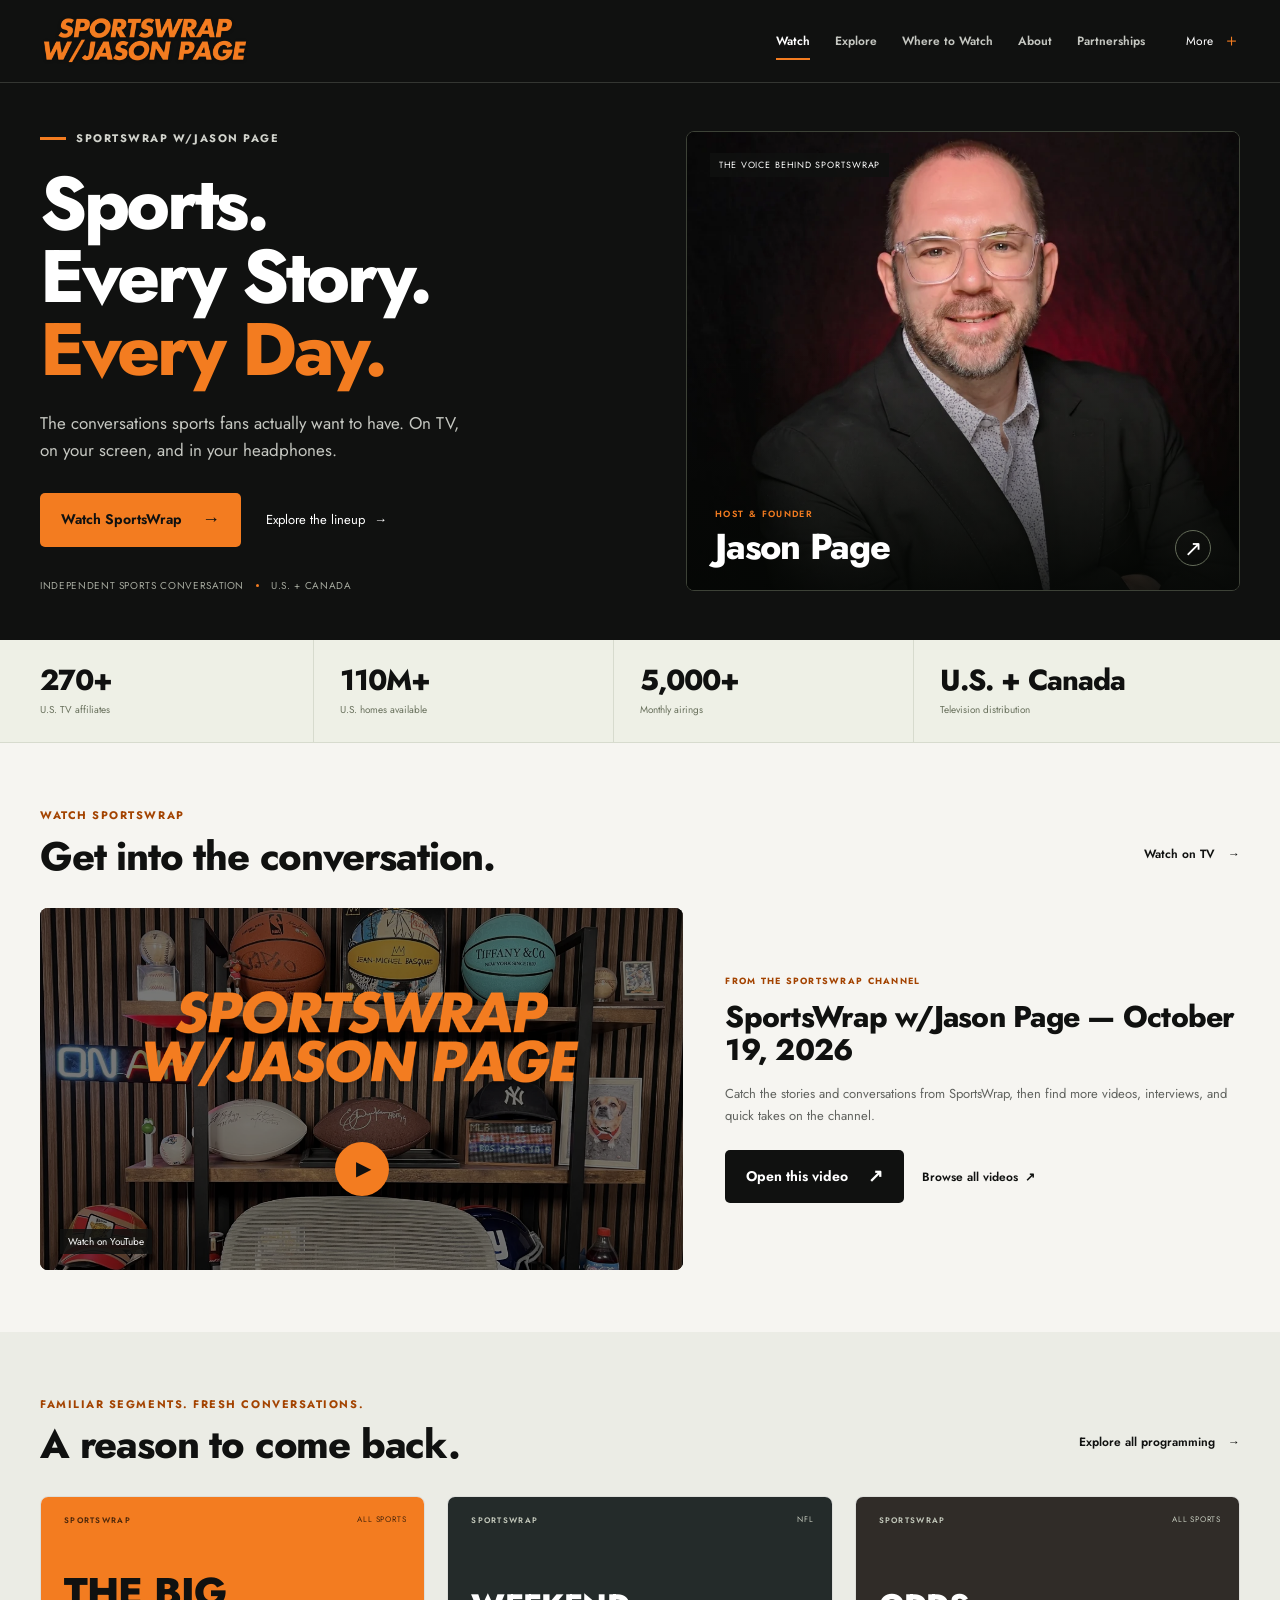
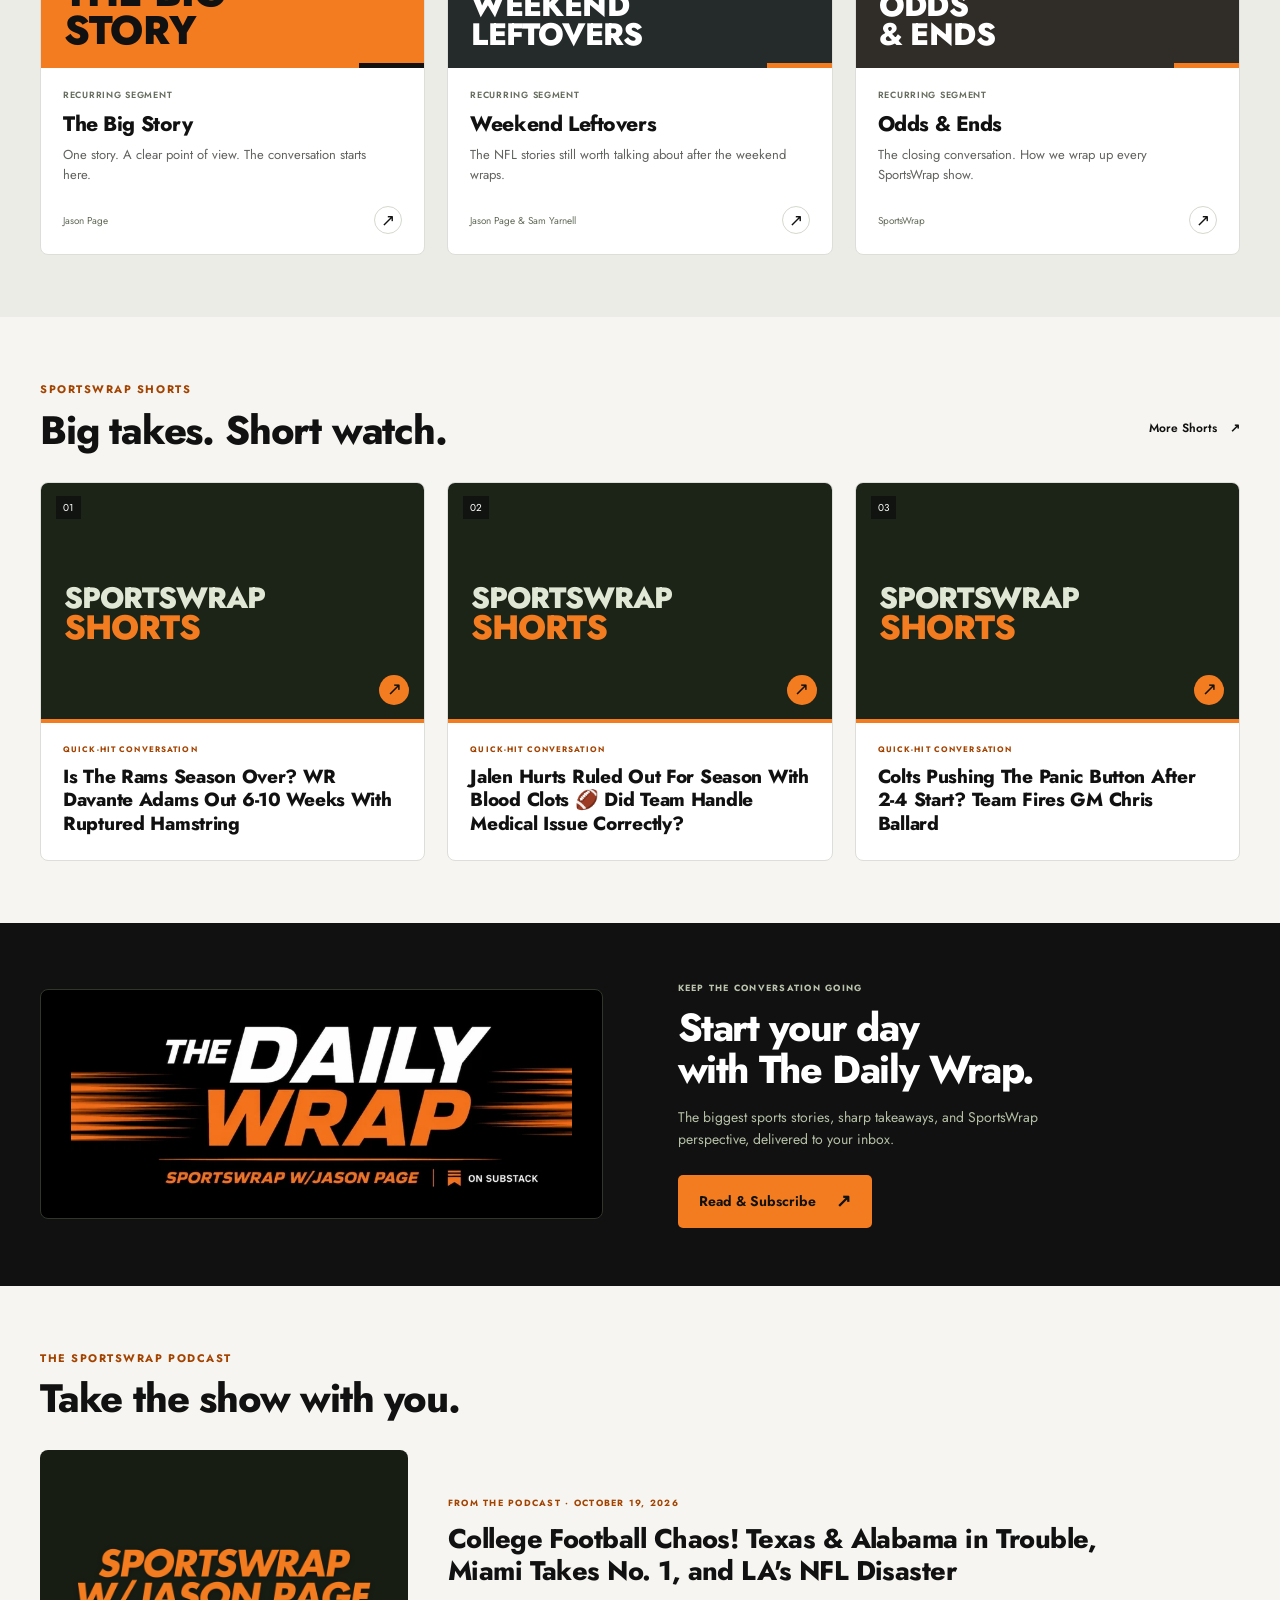
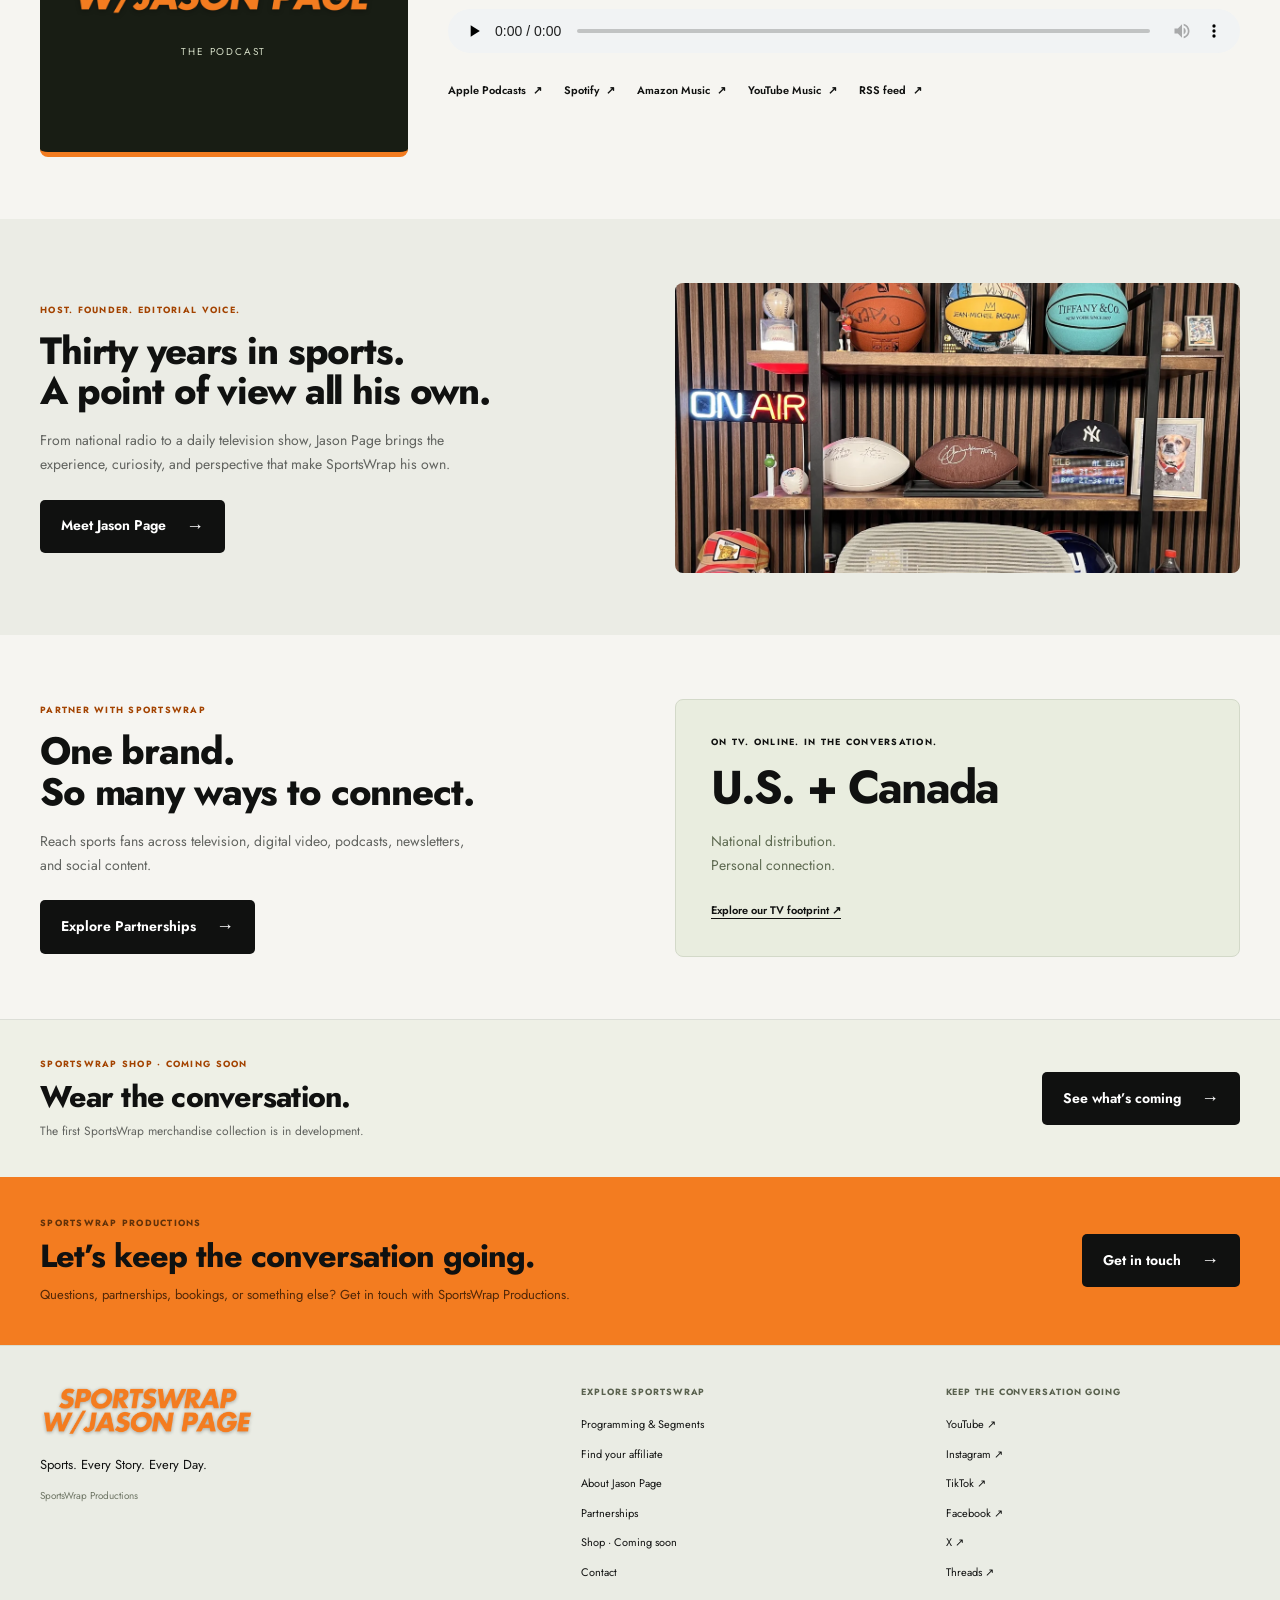
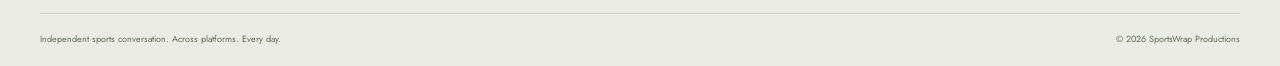
==== commit cd99e6a9: "Feature October 19 show and select newest playlist video by date" ====
--- a/index.html
+++ b/index.html
@@ -7,4 +7,4 @@
       gtag('config', 'G-JD4J3LBX82');
     </script>
 <script src="https://analytics.ahrefs.com/analytics.js" data-key="xGI+k0KJ4JuDkCXVIfGluQ" async></script>
-</head><body><a class="skip-link" href="#main">Skip to content</a><header class="site-header full-header"><div class="header-inner wrap"><a class="brand" href="index.html" aria-label="SportsWrap home"><img src="assets/show-logo.png" width="720" height="180" alt="SportsWrap w/Jason Page"></a><nav class="primary-nav" aria-label="Main navigation"><a class="nav-active" aria-current="page" href="index.html#watch">Watch</a><a  href="explore.html">Explore</a><a  href="find-your-affiliate.html">Where to Watch</a><a  href="about-jason-page.html">About</a><a  href="advertise.html">Partnerships</a></nav><details class="site-menu"><summary><span class="desktop-more">More</span><span class="mobile-more">Menu</span><span class="menu-symbol" aria-hidden="true">＋</span></summary><nav aria-label="More SportsWrap pages"><a class="mobile-link" href="index.html">Home</a><a class="mobile-link" href="index.html#watch">Watch</a><a class="mobile-link" href="explore.html">Explore</a><a class="mobile-link" href="find-your-affiliate.html">Where to Watch</a><a class="mobile-link" href="about-jason-page.html">About</a><a class="mobile-link" href="advertise.html">Partnerships</a><a href="index.html#shorts">SportsWrap Shorts</a><a href="index.html#listen">Listen to the podcast</a><a href="index.html#newsletter">The Daily Wrap</a><a href="shop.html">Shop · Coming soon</a><a href="contact.html">Contact</a></nav></details></div></header><main id="main"><section class="hero home-hero"><div class="hero-inner wrap"><div class="hero-copy"><p class="eyebrow"><span class="orange-dash" aria-hidden="true"></span>SportsWrap w/Jason Page</p><h1>Sports.<br>Every Story.<br><span>Every Day.</span></h1><p class="hero-description">The conversations sports fans actually want to have. On TV, on your screen, and in your headphones.</p><div class="hero-actions"><a class="button button-orange" href="#watch">Watch SportsWrap<span aria-hidden="true">→</span></a><a class="hero-watch" href="explore.html">Explore the lineup<span aria-hidden="true">→</span></a></div><div class="hero-meta"><span>Independent sports conversation</span><i aria-hidden="true"></i><span>U.S. + Canada</span></div></div><a class="host-feature" href="about-jason-page.html" aria-label="Meet Jason Page"><img src="assets/jason-page.webp" width="900" height="1117" alt="Jason Page, host and founder of SportsWrap" fetchpriority="high"><div class="host-shade"></div><span class="feature-label">The voice behind SportsWrap</span><div class="host-caption"><div><p>HOST & FOUNDER</p><h2>Jason Page</h2></div><span aria-hidden="true">↗</span></div></a></div></section><section class="reach-band" aria-label="SportsWrap distribution"><div class="wrap reach-grid"><div><strong>270+</strong><span>U.S. TV affiliates</span></div><div><strong>110M+</strong><span>U.S. homes available</span></div><div><strong>5,000+</strong><span>Monthly airings</span></div><div><strong>U.S. + Canada</strong><span>Television distribution</span></div></div></section><section class="wrap section-space" id="watch" aria-labelledby="home-watch-heading"><div class="section-heading"><div><p class="eyebrow ink-eyebrow">Watch SportsWrap</p><h2>Get into the conversation.</h2></div><a class="section-link" href="find-your-affiliate.html">Watch on TV<span aria-hidden="true">→</span></a></div><div class="watch-feature-grid"><div class="media-frame"><button type="button" class="media-play" data-video="_SQcJuDMlKY" data-title="Dodgers on the Brink! Brewers Take 3-0 NLCS Lead" aria-label="Play Dodgers on the Brink! Brewers Take 3-0 NLCS Lead"><img src="assets/studio.webp" alt="" width="1200" height="709" loading="lazy"><span class="media-overlay"></span><span class="featured-wordmark" aria-hidden="true"><img src="assets/show-logo.png" width="720" height="180" alt=""></span><span class="large-play" aria-hidden="true">▶</span><span class="media-platform">Watch on YouTube</span></button></div><div class="feature-video-copy"><p class="eyebrow ink-eyebrow">From the SportsWrap channel</p><h3 id="home-watch-heading">Dodgers on the Brink! Brewers Take 3-0 NLCS Lead</h3><p>Catch the stories and conversations from SportsWrap, then find more videos, interviews, and quick takes on the channel.</p><a class="button button-dark" href="https://www.youtube.com/watch?v=_SQcJuDMlKY" target="_blank" rel="noopener noreferrer">Open this video <span aria-hidden="true">↗</span><span class="sr-only"> (opens in a new tab)</span></a><a class="text-link" href="https://www.youtube.com/@SportsWrap/videos" target="_blank" rel="noopener noreferrer">Browse all videos <span aria-hidden="true">↗</span><span class="sr-only"> (opens in a new tab)</span></a></div></div></section><section class="soft-band"><div class="wrap section-space"><div class="section-heading"><div><p class="eyebrow ink-eyebrow">Familiar segments. Fresh conversations.</p><h2>A reason to come back.</h2></div><a class="section-link" href="explore.html">Explore all programming<span aria-hidden="true">→</span></a></div><div class="program-grid home-programs"><a class="program-card" href="explore.html?q=The%20Big%20Story#explore"><span class="card-art" aria-hidden="true"><span class="poster poster-big-story"><span class="poster-brand">SportsWrap</span><span class="poster-sport">All sports</span><span class="poster-title">The Big<br>Story</span></span></span><span class="card-body"><span class="card-kicker">Recurring segment</span><span class="card-title">The Big Story</span><span class="card-description">One story. A clear point of view. The conversation starts here.</span><span class="card-bottom"><span>Jason Page</span><span class="card-arrow" aria-hidden="true">↗</span></span></span></a><a class="program-card" href="explore.html?q=Weekend%20Leftovers#explore"><span class="card-art" aria-hidden="true"><span class="poster poster-leftovers"><span class="poster-brand">SportsWrap</span><span class="poster-sport">NFL</span><span class="poster-title">Weekend<br>Leftovers</span></span></span><span class="card-body"><span class="card-kicker">Recurring segment</span><span class="card-title">Weekend Leftovers</span><span class="card-description">The NFL stories still worth talking about after the weekend wraps.</span><span class="card-bottom"><span>Jason Page &amp; Sam Yarnell</span><span class="card-arrow" aria-hidden="true">↗</span></span></span></a><a class="program-card" href="explore.html?q=Odds%20%26%20Ends#explore"><span class="card-art" aria-hidden="true"><span class="poster poster-odds"><span class="poster-brand">SportsWrap</span><span class="poster-sport">All sports</span><span class="poster-title">Odds<br>& Ends</span></span></span><span class="card-body"><span class="card-kicker">Recurring segment</span><span class="card-title">Odds &amp; Ends</span><span class="card-description">The closing conversation. How we wrap up every SportsWrap show.</span><span class="card-bottom"><span>SportsWrap</span><span class="card-arrow" aria-hidden="true">↗</span></span></span></a></div></div></section><section class="wrap section-space" id="shorts"><div class="section-heading"><div><p class="eyebrow ink-eyebrow">SportsWrap Shorts</p><h2>Big takes. Short watch.</h2></div><a class="section-link" href="https://www.youtube.com/@SportsWrap/shorts" target="_blank" rel="noopener noreferrer">More Shorts <span aria-hidden="true">↗</span><span class="sr-only"> (opens in a new tab)</span></a></div><div class="shorts-grid"><article class="short-tile"><a href="https://www.youtube.com/watch?v=Jd4TQtASQYw" target="_blank" rel="noopener noreferrer" aria-label="Watch Is The Rams Season Over? WR Davante Adams Out 6-10 Weeks With Ruptured Hamstring on YouTube (opens in a new tab)"><div class="short-image"><span class="short-brand" aria-hidden="true">SPORTSWRAP<br><span>SHORTS</span></span><span class="short-number">01</span><span class="short-play" aria-hidden="true">↗</span></div><div class="short-copy"><p class="eyebrow ink-eyebrow">Quick-hit conversation</p><h3>Is The Rams Season Over? WR Davante Adams Out 6-10 Weeks With Ruptured Hamstring</h3></div></a></article><article class="short-tile"><a href="https://www.youtube.com/watch?v=5d7lyX242Cs" target="_blank" rel="noopener noreferrer" aria-label="Watch Jalen Hurts Ruled Out For Season With Blood Clots 🏈 Did Team Handle Medical Issue Correctly? on YouTube (opens in a new tab)"><div class="short-image"><span class="short-brand" aria-hidden="true">SPORTSWRAP<br><span>SHORTS</span></span><span class="short-number">02</span><span class="short-play" aria-hidden="true">↗</span></div><div class="short-copy"><p class="eyebrow ink-eyebrow">Quick-hit conversation</p><h3>Jalen Hurts Ruled Out For Season With Blood Clots 🏈 Did Team Handle Medical Issue Correctly?</h3></div></a></article><article class="short-tile"><a href="https://www.youtube.com/watch?v=T_QNochBX4U" target="_blank" rel="noopener noreferrer" aria-label="Watch Colts Pushing The Panic Button After 2-4 Start? Team Fires GM Chris Ballard on YouTube (opens in a new tab)"><div class="short-image"><span class="short-brand" aria-hidden="true">SPORTSWRAP<br><span>SHORTS</span></span><span class="short-number">03</span><span class="short-play" aria-hidden="true">↗</span></div><div class="short-copy"><p class="eyebrow ink-eyebrow">Quick-hit conversation</p><h3>Colts Pushing The Panic Button After 2-4 Start? Team Fires GM Chris Ballard</h3></div></a></article></div></section><section class="newsletter-band" id="newsletter"><div class="wrap newsletter-grid"><div class="newsletter-wordmark"><img src="assets/daily-wrap.webp" width="800" height="269" loading="lazy" alt="The Daily Wrap — SportsWrap w/Jason Page on Substack"></div><div><p class="eyebrow">Keep the conversation going</p><h2>Start your day<br>with The Daily Wrap.</h2><p>The biggest sports stories, sharp takeaways, and SportsWrap perspective, delivered to your inbox.</p><div class="hero-actions"><a class="button button-orange" href="https://jasonpage1.substack.com/" target="_blank" rel="noopener noreferrer">Read & Subscribe <span aria-hidden="true">↗</span><span class="sr-only"> (opens in a new tab)</span></a></div></div></div></section><section class="wrap section-space" id="listen"><div class="section-heading"><div><p class="eyebrow ink-eyebrow">The SportsWrap podcast</p><h2>Take the show with you.</h2></div></div><div class="audio-grid"><div class="audio-brand"><img src="assets/show-logo.png" alt="SportsWrap w/Jason Page" width="720" height="180" loading="lazy"><span>THE PODCAST</span></div><div class="audio-copy"><p class="eyebrow ink-eyebrow">From the podcast · October 19, 2026</p><h3>College Football Chaos! Texas &amp; Alabama in Trouble, Miami Takes No. 1, and LA&#39;s NFL Disaster</h3><audio controls preload="none" src="https://injector.simplecastaudio.com/36c7833b-0a00-4a21-9af3-e5fb560dd30a/episodes/96629d83-12bf-43c8-9324-66b3fcec7cdf/audio/128/default.mp3?aid=rss_feed&amp;awCollectionId=36c7833b-0a00-4a21-9af3-e5fb560dd30a&amp;awEpisodeId=96629d83-12bf-43c8-9324-66b3fcec7cdf&amp;feed=KCzCpgZ0" aria-label="Play College Football Chaos! Texas &amp; Alabama in Trouble, Miami Takes No. 1, and LA&#39;s NFL Disaster">Listen using the podcast links below.</audio><div class="platform-links"><a class="text-link" href="https://podcasts.apple.com/us/podcast/sportswrap-with-jason-page/id1707125053" target="_blank" rel="noopener noreferrer">Apple Podcasts <span aria-hidden="true">↗</span><span class="sr-only"> (opens in a new tab)</span></a><a class="text-link" href="https://open.spotify.com/show/0C0slhEGo9s68V22Z6eaCr" target="_blank" rel="noopener noreferrer">Spotify <span aria-hidden="true">↗</span><span class="sr-only"> (opens in a new tab)</span></a><a class="text-link" href="https://music.amazon.in/podcasts/d50c5825-6cd4-4b11-8244-11d4c3264406/sportswrap-with-jason-page" target="_blank" rel="noopener noreferrer">Amazon Music <span aria-hidden="true">↗</span><span class="sr-only"> (opens in a new tab)</span></a><a class="text-link" href="https://music.youtube.com/@SportsWrap" target="_blank" rel="noopener noreferrer">YouTube Music <span aria-hidden="true">↗</span><span class="sr-only"> (opens in a new tab)</span></a><a class="text-link" href="https://feeds.simplecast.com/KCzCpgZ0" target="_blank" rel="noopener noreferrer">RSS feed <span aria-hidden="true">↗</span><span class="sr-only"> (opens in a new tab)</span></a></div></div></div></section><section class="soft-band"><div class="wrap section-space about-teaser"><div><p class="eyebrow ink-eyebrow">Host. Founder. Editorial voice.</p><h2>Thirty years in sports.<br>A point of view all his own.</h2><p>From national radio to a daily television show, Jason Page brings the experience, curiosity, and perspective that make SportsWrap his own.</p><a class="button button-dark" href="about-jason-page.html">Meet Jason Page<span aria-hidden="true">→</span></a></div><img src="assets/studio.webp" width="1200" height="709" loading="lazy" alt="Sports memorabilia in the SportsWrap studio"></div></section><section class="wrap section-space sponsor-teaser" id="sponsors"><div><p class="eyebrow ink-eyebrow">Partner with SportsWrap</p><h2>One brand.<br>So many ways to connect.</h2><p>Reach sports fans across television, digital video, podcasts, newsletters, and social content.</p><a class="button button-dark" href="advertise.html">Explore Partnerships<span aria-hidden="true">→</span></a></div><div class="distribution-card"><p class="eyebrow">On TV. Online. In the conversation.</p><strong>U.S. + Canada</strong><p>National distribution.<br>Personal connection.</p><a href="find-your-affiliate.html">Explore our TV footprint <span aria-hidden="true">↗</span></a></div></section><section class="shop-teaser"><div class="wrap"><div><p class="eyebrow ink-eyebrow">SportsWrap Shop · Coming soon</p><h2>Wear the conversation.</h2><p>The first SportsWrap merchandise collection is in development.</p></div><a class="button button-dark" href="shop.html">See what’s coming<span aria-hidden="true">→</span></a></div></section><div id="contact"><section class="closing-cta"><div class="wrap"><div><p class="eyebrow">SportsWrap Productions</p><h2>Let’s keep the conversation going.</h2><p>Questions, partnerships, bookings, or something else? Get in touch with SportsWrap Productions.</p></div><a class="button button-dark" href="contact.html">Get in touch<span aria-hidden="true">→</span></a></div></section></div></main><footer class="site-footer full-footer"><div class="wrap footer-grid"><div class="footer-identity"><a href="index.html"><img src="assets/show-logo.png" width="720" height="180" alt="SportsWrap w/Jason Page"></a><p>Sports. Every Story. Every Day.</p><span>SportsWrap Productions</span></div><nav aria-label="Footer pages"><p class="eyebrow">Explore SportsWrap</p><a href="explore.html">Programming & Segments</a><a href="find-your-affiliate.html">Find your affiliate</a><a href="about-jason-page.html">About Jason Page</a><a href="advertise.html">Partnerships</a><a href="shop.html">Shop · Coming soon</a><a href="contact.html">Contact</a></nav><nav aria-label="Follow SportsWrap"><p class="eyebrow">Keep the conversation going</p><a class="footer-link" href="https://www.youtube.com/@SportsWrap" target="_blank" rel="noopener noreferrer">YouTube <span aria-hidden="true">↗</span><span class="sr-only"> (opens in a new tab)</span></a><a class="footer-link" href="https://www.instagram.com/sportswrapjasonpage" target="_blank" rel="noopener noreferrer">Instagram <span aria-hidden="true">↗</span><span class="sr-only"> (opens in a new tab)</span></a><a class="footer-link" href="https://www.tiktok.com/@sportswrapjasonpage" target="_blank" rel="noopener noreferrer">TikTok <span aria-hidden="true">↗</span><span class="sr-only"> (opens in a new tab)</span></a><a class="footer-link" href="https://www.facebook.com/TheJasonPage" target="_blank" rel="noopener noreferrer">Facebook <span aria-hidden="true">↗</span><span class="sr-only"> (opens in a new tab)</span></a><a class="footer-link" href="https://x.com/TheBackPage" target="_blank" rel="noopener noreferrer">X <span aria-hidden="true">↗</span><span class="sr-only"> (opens in a new tab)</span></a><a class="footer-link" href="https://www.threads.net/@sportswrapjasonpage" target="_blank" rel="noopener noreferrer">Threads <span aria-hidden="true">↗</span><span class="sr-only"> (opens in a new tab)</span></a></nav></div><div class="wrap footer-bottom"><span>Independent sports conversation. Across platforms. Every day.</span><span>© 2026 SportsWrap Productions</span></div></footer></body></html>+</head><body><a class="skip-link" href="#main">Skip to content</a><header class="site-header full-header"><div class="header-inner wrap"><a class="brand" href="index.html" aria-label="SportsWrap home"><img src="assets/show-logo.png" width="720" height="180" alt="SportsWrap w/Jason Page"></a><nav class="primary-nav" aria-label="Main navigation"><a class="nav-active" aria-current="page" href="index.html#watch">Watch</a><a  href="explore.html">Explore</a><a  href="find-your-affiliate.html">Where to Watch</a><a  href="about-jason-page.html">About</a><a  href="advertise.html">Partnerships</a></nav><details class="site-menu"><summary><span class="desktop-more">More</span><span class="mobile-more">Menu</span><span class="menu-symbol" aria-hidden="true">＋</span></summary><nav aria-label="More SportsWrap pages"><a class="mobile-link" href="index.html">Home</a><a class="mobile-link" href="index.html#watch">Watch</a><a class="mobile-link" href="explore.html">Explore</a><a class="mobile-link" href="find-your-affiliate.html">Where to Watch</a><a class="mobile-link" href="about-jason-page.html">About</a><a class="mobile-link" href="advertise.html">Partnerships</a><a href="index.html#shorts">SportsWrap Shorts</a><a href="index.html#listen">Listen to the podcast</a><a href="index.html#newsletter">The Daily Wrap</a><a href="shop.html">Shop · Coming soon</a><a href="contact.html">Contact</a></nav></details></div></header><main id="main"><section class="hero home-hero"><div class="hero-inner wrap"><div class="hero-copy"><p class="eyebrow"><span class="orange-dash" aria-hidden="true"></span>SportsWrap w/Jason Page</p><h1>Sports.<br>Every Story.<br><span>Every Day.</span></h1><p class="hero-description">The conversations sports fans actually want to have. On TV, on your screen, and in your headphones.</p><div class="hero-actions"><a class="button button-orange" href="#watch">Watch SportsWrap<span aria-hidden="true">→</span></a><a class="hero-watch" href="explore.html">Explore the lineup<span aria-hidden="true">→</span></a></div><div class="hero-meta"><span>Independent sports conversation</span><i aria-hidden="true"></i><span>U.S. + Canada</span></div></div><a class="host-feature" href="about-jason-page.html" aria-label="Meet Jason Page"><img src="assets/jason-page.webp" width="900" height="1117" alt="Jason Page, host and founder of SportsWrap" fetchpriority="high"><div class="host-shade"></div><span class="feature-label">The voice behind SportsWrap</span><div class="host-caption"><div><p>HOST & FOUNDER</p><h2>Jason Page</h2></div><span aria-hidden="true">↗</span></div></a></div></section><section class="reach-band" aria-label="SportsWrap distribution"><div class="wrap reach-grid"><div><strong>270+</strong><span>U.S. TV affiliates</span></div><div><strong>110M+</strong><span>U.S. homes available</span></div><div><strong>5,000+</strong><span>Monthly airings</span></div><div><strong>U.S. + Canada</strong><span>Television distribution</span></div></div></section><section class="wrap section-space" id="watch" aria-labelledby="home-watch-heading"><div class="section-heading"><div><p class="eyebrow ink-eyebrow">Watch SportsWrap</p><h2>Get into the conversation.</h2></div><a class="section-link" href="find-your-affiliate.html">Watch on TV<span aria-hidden="true">→</span></a></div><div class="watch-feature-grid"><div class="media-frame"><button type="button" class="media-play" data-video="VmFKDIkOE5E" data-title="SportsWrap w/Jason Page — October 19, 2026" aria-label="Play SportsWrap w/Jason Page — October 19, 2026"><img src="assets/studio.webp" alt="" width="1200" height="709" loading="lazy"><span class="media-overlay"></span><span class="featured-wordmark" aria-hidden="true"><img src="assets/show-logo.png" width="720" height="180" alt=""></span><span class="large-play" aria-hidden="true">▶</span><span class="media-platform">Watch on YouTube</span></button></div><div class="feature-video-copy"><p class="eyebrow ink-eyebrow">From the SportsWrap channel</p><h3 id="home-watch-heading">SportsWrap w/Jason Page — October 19, 2026</h3><p>Catch the stories and conversations from SportsWrap, then find more videos, interviews, and quick takes on the channel.</p><a class="button button-dark" href="https://www.youtube.com/watch?v=VmFKDIkOE5E" target="_blank" rel="noopener noreferrer">Open this video <span aria-hidden="true">↗</span><span class="sr-only"> (opens in a new tab)</span></a><a class="text-link" href="https://www.youtube.com/@SportsWrap/videos" target="_blank" rel="noopener noreferrer">Browse all videos <span aria-hidden="true">↗</span><span class="sr-only"> (opens in a new tab)</span></a></div></div></section><section class="soft-band"><div class="wrap section-space"><div class="section-heading"><div><p class="eyebrow ink-eyebrow">Familiar segments. Fresh conversations.</p><h2>A reason to come back.</h2></div><a class="section-link" href="explore.html">Explore all programming<span aria-hidden="true">→</span></a></div><div class="program-grid home-programs"><a class="program-card" href="explore.html?q=The%20Big%20Story#explore"><span class="card-art" aria-hidden="true"><span class="poster poster-big-story"><span class="poster-brand">SportsWrap</span><span class="poster-sport">All sports</span><span class="poster-title">The Big<br>Story</span></span></span><span class="card-body"><span class="card-kicker">Recurring segment</span><span class="card-title">The Big Story</span><span class="card-description">One story. A clear point of view. The conversation starts here.</span><span class="card-bottom"><span>Jason Page</span><span class="card-arrow" aria-hidden="true">↗</span></span></span></a><a class="program-card" href="explore.html?q=Weekend%20Leftovers#explore"><span class="card-art" aria-hidden="true"><span class="poster poster-leftovers"><span class="poster-brand">SportsWrap</span><span class="poster-sport">NFL</span><span class="poster-title">Weekend<br>Leftovers</span></span></span><span class="card-body"><span class="card-kicker">Recurring segment</span><span class="card-title">Weekend Leftovers</span><span class="card-description">The NFL stories still worth talking about after the weekend wraps.</span><span class="card-bottom"><span>Jason Page &amp; Sam Yarnell</span><span class="card-arrow" aria-hidden="true">↗</span></span></span></a><a class="program-card" href="explore.html?q=Odds%20%26%20Ends#explore"><span class="card-art" aria-hidden="true"><span class="poster poster-odds"><span class="poster-brand">SportsWrap</span><span class="poster-sport">All sports</span><span class="poster-title">Odds<br>& Ends</span></span></span><span class="card-body"><span class="card-kicker">Recurring segment</span><span class="card-title">Odds &amp; Ends</span><span class="card-description">The closing conversation. How we wrap up every SportsWrap show.</span><span class="card-bottom"><span>SportsWrap</span><span class="card-arrow" aria-hidden="true">↗</span></span></span></a></div></div></section><section class="wrap section-space" id="shorts"><div class="section-heading"><div><p class="eyebrow ink-eyebrow">SportsWrap Shorts</p><h2>Big takes. Short watch.</h2></div><a class="section-link" href="https://www.youtube.com/@SportsWrap/shorts" target="_blank" rel="noopener noreferrer">More Shorts <span aria-hidden="true">↗</span><span class="sr-only"> (opens in a new tab)</span></a></div><div class="shorts-grid"><article class="short-tile"><a href="https://www.youtube.com/watch?v=Jd4TQtASQYw" target="_blank" rel="noopener noreferrer" aria-label="Watch Is The Rams Season Over? WR Davante Adams Out 6-10 Weeks With Ruptured Hamstring on YouTube (opens in a new tab)"><div class="short-image"><span class="short-brand" aria-hidden="true">SPORTSWRAP<br><span>SHORTS</span></span><span class="short-number">01</span><span class="short-play" aria-hidden="true">↗</span></div><div class="short-copy"><p class="eyebrow ink-eyebrow">Quick-hit conversation</p><h3>Is The Rams Season Over? WR Davante Adams Out 6-10 Weeks With Ruptured Hamstring</h3></div></a></article><article class="short-tile"><a href="https://www.youtube.com/watch?v=5d7lyX242Cs" target="_blank" rel="noopener noreferrer" aria-label="Watch Jalen Hurts Ruled Out For Season With Blood Clots 🏈 Did Team Handle Medical Issue Correctly? on YouTube (opens in a new tab)"><div class="short-image"><span class="short-brand" aria-hidden="true">SPORTSWRAP<br><span>SHORTS</span></span><span class="short-number">02</span><span class="short-play" aria-hidden="true">↗</span></div><div class="short-copy"><p class="eyebrow ink-eyebrow">Quick-hit conversation</p><h3>Jalen Hurts Ruled Out For Season With Blood Clots 🏈 Did Team Handle Medical Issue Correctly?</h3></div></a></article><article class="short-tile"><a href="https://www.youtube.com/watch?v=T_QNochBX4U" target="_blank" rel="noopener noreferrer" aria-label="Watch Colts Pushing The Panic Button After 2-4 Start? Team Fires GM Chris Ballard on YouTube (opens in a new tab)"><div class="short-image"><span class="short-brand" aria-hidden="true">SPORTSWRAP<br><span>SHORTS</span></span><span class="short-number">03</span><span class="short-play" aria-hidden="true">↗</span></div><div class="short-copy"><p class="eyebrow ink-eyebrow">Quick-hit conversation</p><h3>Colts Pushing The Panic Button After 2-4 Start? Team Fires GM Chris Ballard</h3></div></a></article></div></section><section class="newsletter-band" id="newsletter"><div class="wrap newsletter-grid"><div class="newsletter-wordmark"><img src="assets/daily-wrap.webp" width="800" height="269" loading="lazy" alt="The Daily Wrap — SportsWrap w/Jason Page on Substack"></div><div><p class="eyebrow">Keep the conversation going</p><h2>Start your day<br>with The Daily Wrap.</h2><p>The biggest sports stories, sharp takeaways, and SportsWrap perspective, delivered to your inbox.</p><div class="hero-actions"><a class="button button-orange" href="https://jasonpage1.substack.com/" target="_blank" rel="noopener noreferrer">Read & Subscribe <span aria-hidden="true">↗</span><span class="sr-only"> (opens in a new tab)</span></a></div></div></div></section><section class="wrap section-space" id="listen"><div class="section-heading"><div><p class="eyebrow ink-eyebrow">The SportsWrap podcast</p><h2>Take the show with you.</h2></div></div><div class="audio-grid"><div class="audio-brand"><img src="assets/show-logo.png" alt="SportsWrap w/Jason Page" width="720" height="180" loading="lazy"><span>THE PODCAST</span></div><div class="audio-copy"><p class="eyebrow ink-eyebrow">From the podcast · October 19, 2026</p><h3>College Football Chaos! Texas &amp; Alabama in Trouble, Miami Takes No. 1, and LA&#39;s NFL Disaster</h3><audio controls preload="none" src="https://injector.simplecastaudio.com/36c7833b-0a00-4a21-9af3-e5fb560dd30a/episodes/96629d83-12bf-43c8-9324-66b3fcec7cdf/audio/128/default.mp3?aid=rss_feed&amp;awCollectionId=36c7833b-0a00-4a21-9af3-e5fb560dd30a&amp;awEpisodeId=96629d83-12bf-43c8-9324-66b3fcec7cdf&amp;feed=KCzCpgZ0" aria-label="Play College Football Chaos! Texas &amp; Alabama in Trouble, Miami Takes No. 1, and LA&#39;s NFL Disaster">Listen using the podcast links below.</audio><div class="platform-links"><a class="text-link" href="https://podcasts.apple.com/us/podcast/sportswrap-with-jason-page/id1707125053" target="_blank" rel="noopener noreferrer">Apple Podcasts <span aria-hidden="true">↗</span><span class="sr-only"> (opens in a new tab)</span></a><a class="text-link" href="https://open.spotify.com/show/0C0slhEGo9s68V22Z6eaCr" target="_blank" rel="noopener noreferrer">Spotify <span aria-hidden="true">↗</span><span class="sr-only"> (opens in a new tab)</span></a><a class="text-link" href="https://music.amazon.in/podcasts/d50c5825-6cd4-4b11-8244-11d4c3264406/sportswrap-with-jason-page" target="_blank" rel="noopener noreferrer">Amazon Music <span aria-hidden="true">↗</span><span class="sr-only"> (opens in a new tab)</span></a><a class="text-link" href="https://music.youtube.com/@SportsWrap" target="_blank" rel="noopener noreferrer">YouTube Music <span aria-hidden="true">↗</span><span class="sr-only"> (opens in a new tab)</span></a><a class="text-link" href="https://feeds.simplecast.com/KCzCpgZ0" target="_blank" rel="noopener noreferrer">RSS feed <span aria-hidden="true">↗</span><span class="sr-only"> (opens in a new tab)</span></a></div></div></div></section><section class="soft-band"><div class="wrap section-space about-teaser"><div><p class="eyebrow ink-eyebrow">Host. Founder. Editorial voice.</p><h2>Thirty years in sports.<br>A point of view all his own.</h2><p>From national radio to a daily television show, Jason Page brings the experience, curiosity, and perspective that make SportsWrap his own.</p><a class="button button-dark" href="about-jason-page.html">Meet Jason Page<span aria-hidden="true">→</span></a></div><img src="assets/studio.webp" width="1200" height="709" loading="lazy" alt="Sports memorabilia in the SportsWrap studio"></div></section><section class="wrap section-space sponsor-teaser" id="sponsors"><div><p class="eyebrow ink-eyebrow">Partner with SportsWrap</p><h2>One brand.<br>So many ways to connect.</h2><p>Reach sports fans across television, digital video, podcasts, newsletters, and social content.</p><a class="button button-dark" href="advertise.html">Explore Partnerships<span aria-hidden="true">→</span></a></div><div class="distribution-card"><p class="eyebrow">On TV. Online. In the conversation.</p><strong>U.S. + Canada</strong><p>National distribution.<br>Personal connection.</p><a href="find-your-affiliate.html">Explore our TV footprint <span aria-hidden="true">↗</span></a></div></section><section class="shop-teaser"><div class="wrap"><div><p class="eyebrow ink-eyebrow">SportsWrap Shop · Coming soon</p><h2>Wear the conversation.</h2><p>The first SportsWrap merchandise collection is in development.</p></div><a class="button button-dark" href="shop.html">See what’s coming<span aria-hidden="true">→</span></a></div></section><div id="contact"><section class="closing-cta"><div class="wrap"><div><p class="eyebrow">SportsWrap Productions</p><h2>Let’s keep the conversation going.</h2><p>Questions, partnerships, bookings, or something else? Get in touch with SportsWrap Productions.</p></div><a class="button button-dark" href="contact.html">Get in touch<span aria-hidden="true">→</span></a></div></section></div></main><footer class="site-footer full-footer"><div class="wrap footer-grid"><div class="footer-identity"><a href="index.html"><img src="assets/show-logo.png" width="720" height="180" alt="SportsWrap w/Jason Page"></a><p>Sports. Every Story. Every Day.</p><span>SportsWrap Productions</span></div><nav aria-label="Footer pages"><p class="eyebrow">Explore SportsWrap</p><a href="explore.html">Programming & Segments</a><a href="find-your-affiliate.html">Find your affiliate</a><a href="about-jason-page.html">About Jason Page</a><a href="advertise.html">Partnerships</a><a href="shop.html">Shop · Coming soon</a><a href="contact.html">Contact</a></nav><nav aria-label="Follow SportsWrap"><p class="eyebrow">Keep the conversation going</p><a class="footer-link" href="https://www.youtube.com/@SportsWrap" target="_blank" rel="noopener noreferrer">YouTube <span aria-hidden="true">↗</span><span class="sr-only"> (opens in a new tab)</span></a><a class="footer-link" href="https://www.instagram.com/sportswrapjasonpage" target="_blank" rel="noopener noreferrer">Instagram <span aria-hidden="true">↗</span><span class="sr-only"> (opens in a new tab)</span></a><a class="footer-link" href="https://www.tiktok.com/@sportswrapjasonpage" target="_blank" rel="noopener noreferrer">TikTok <span aria-hidden="true">↗</span><span class="sr-only"> (opens in a new tab)</span></a><a class="footer-link" href="https://www.facebook.com/TheJasonPage" target="_blank" rel="noopener noreferrer">Facebook <span aria-hidden="true">↗</span><span class="sr-only"> (opens in a new tab)</span></a><a class="footer-link" href="https://x.com/TheBackPage" target="_blank" rel="noopener noreferrer">X <span aria-hidden="true">↗</span><span class="sr-only"> (opens in a new tab)</span></a><a class="footer-link" href="https://www.threads.net/@sportswrapjasonpage" target="_blank" rel="noopener noreferrer">Threads <span aria-hidden="true">↗</span><span class="sr-only"> (opens in a new tab)</span></a></nav></div><div class="wrap footer-bottom"><span>Independent sports conversation. Across platforms. Every day.</span><span>© 2026 SportsWrap Productions</span></div></footer></body></html>
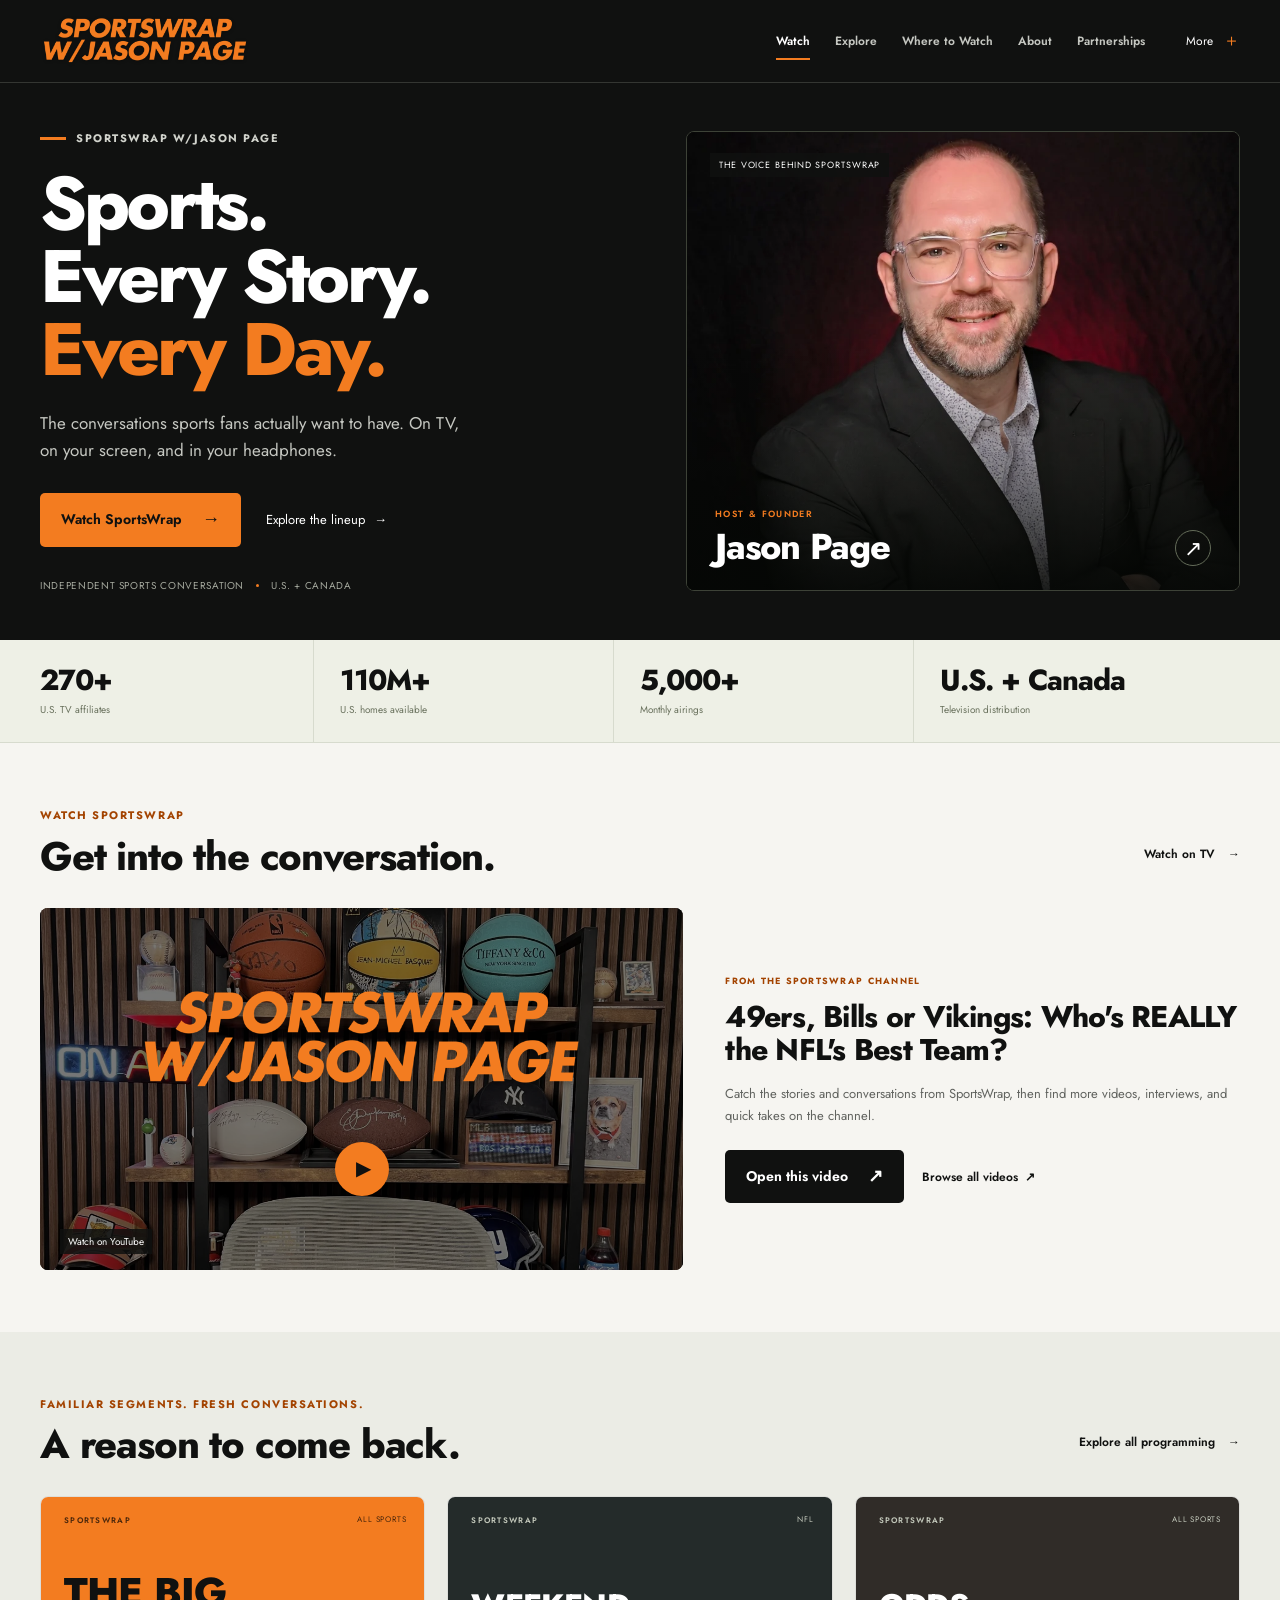
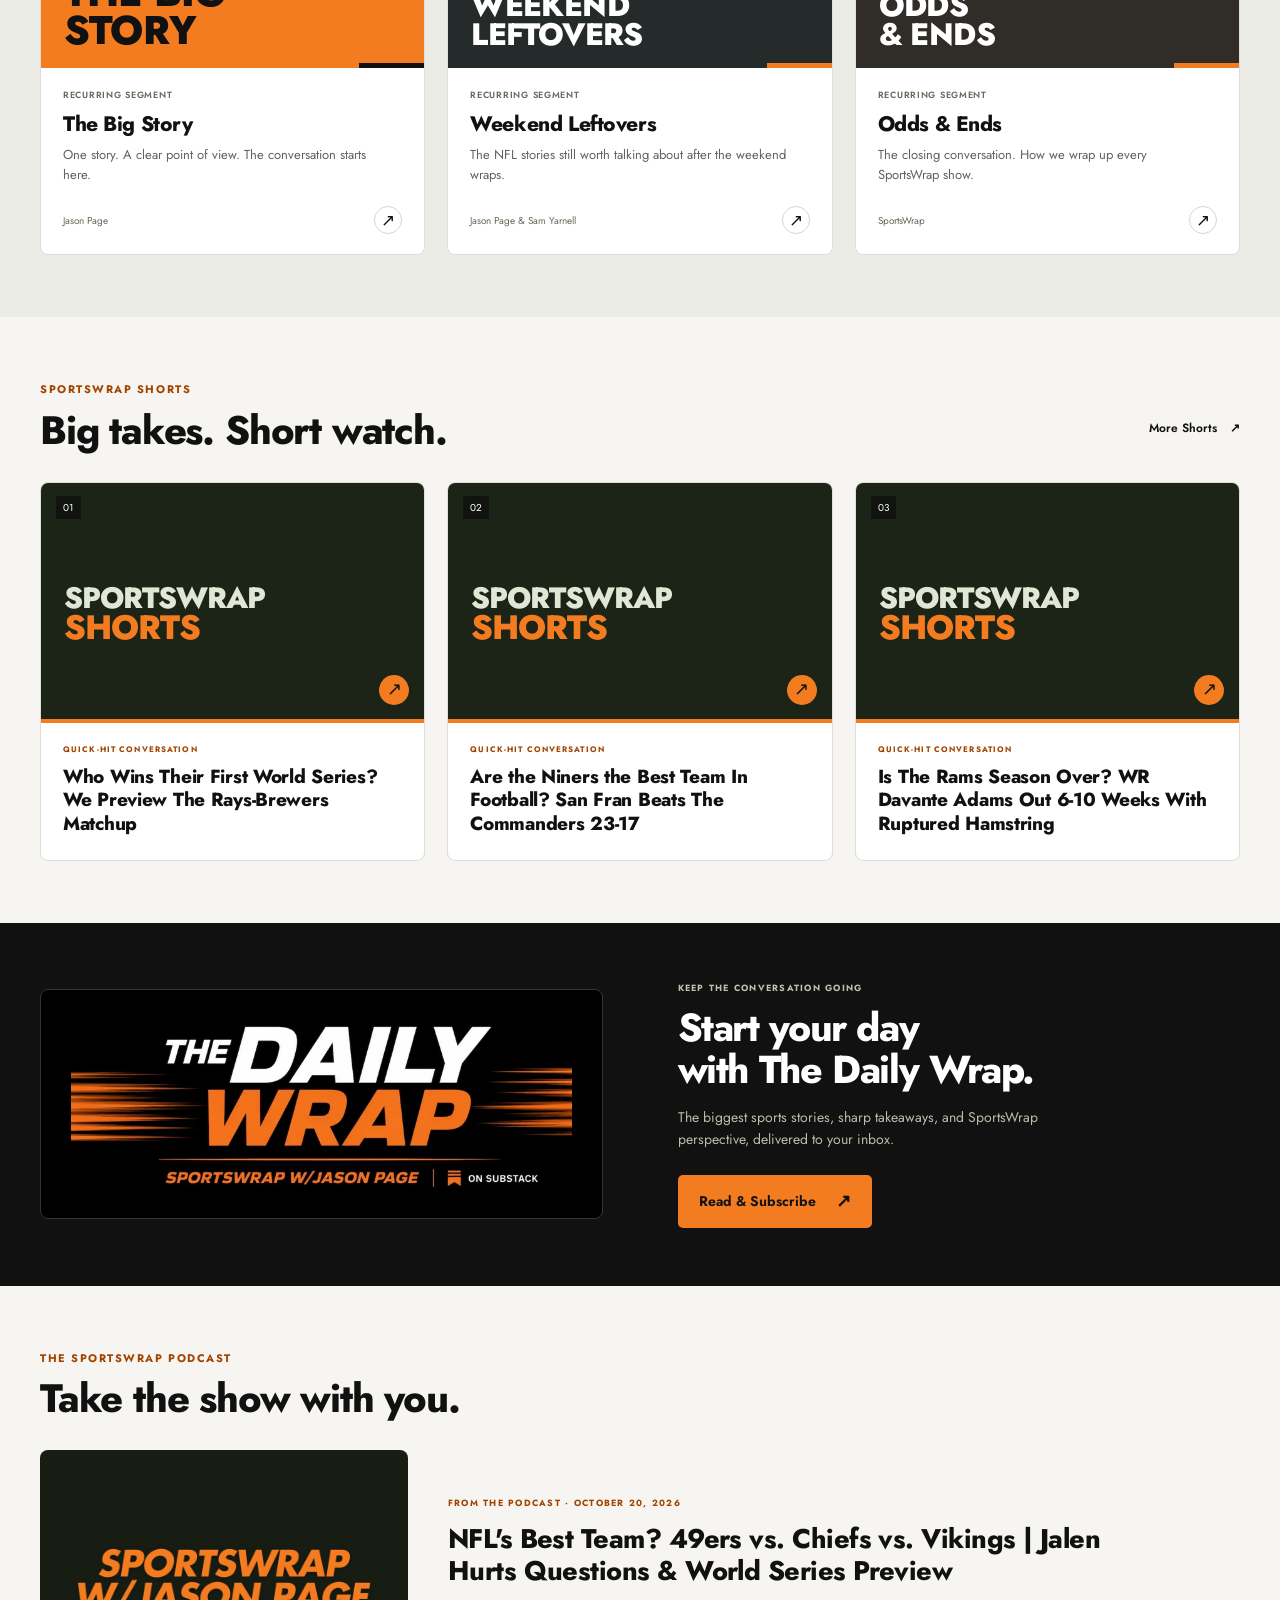
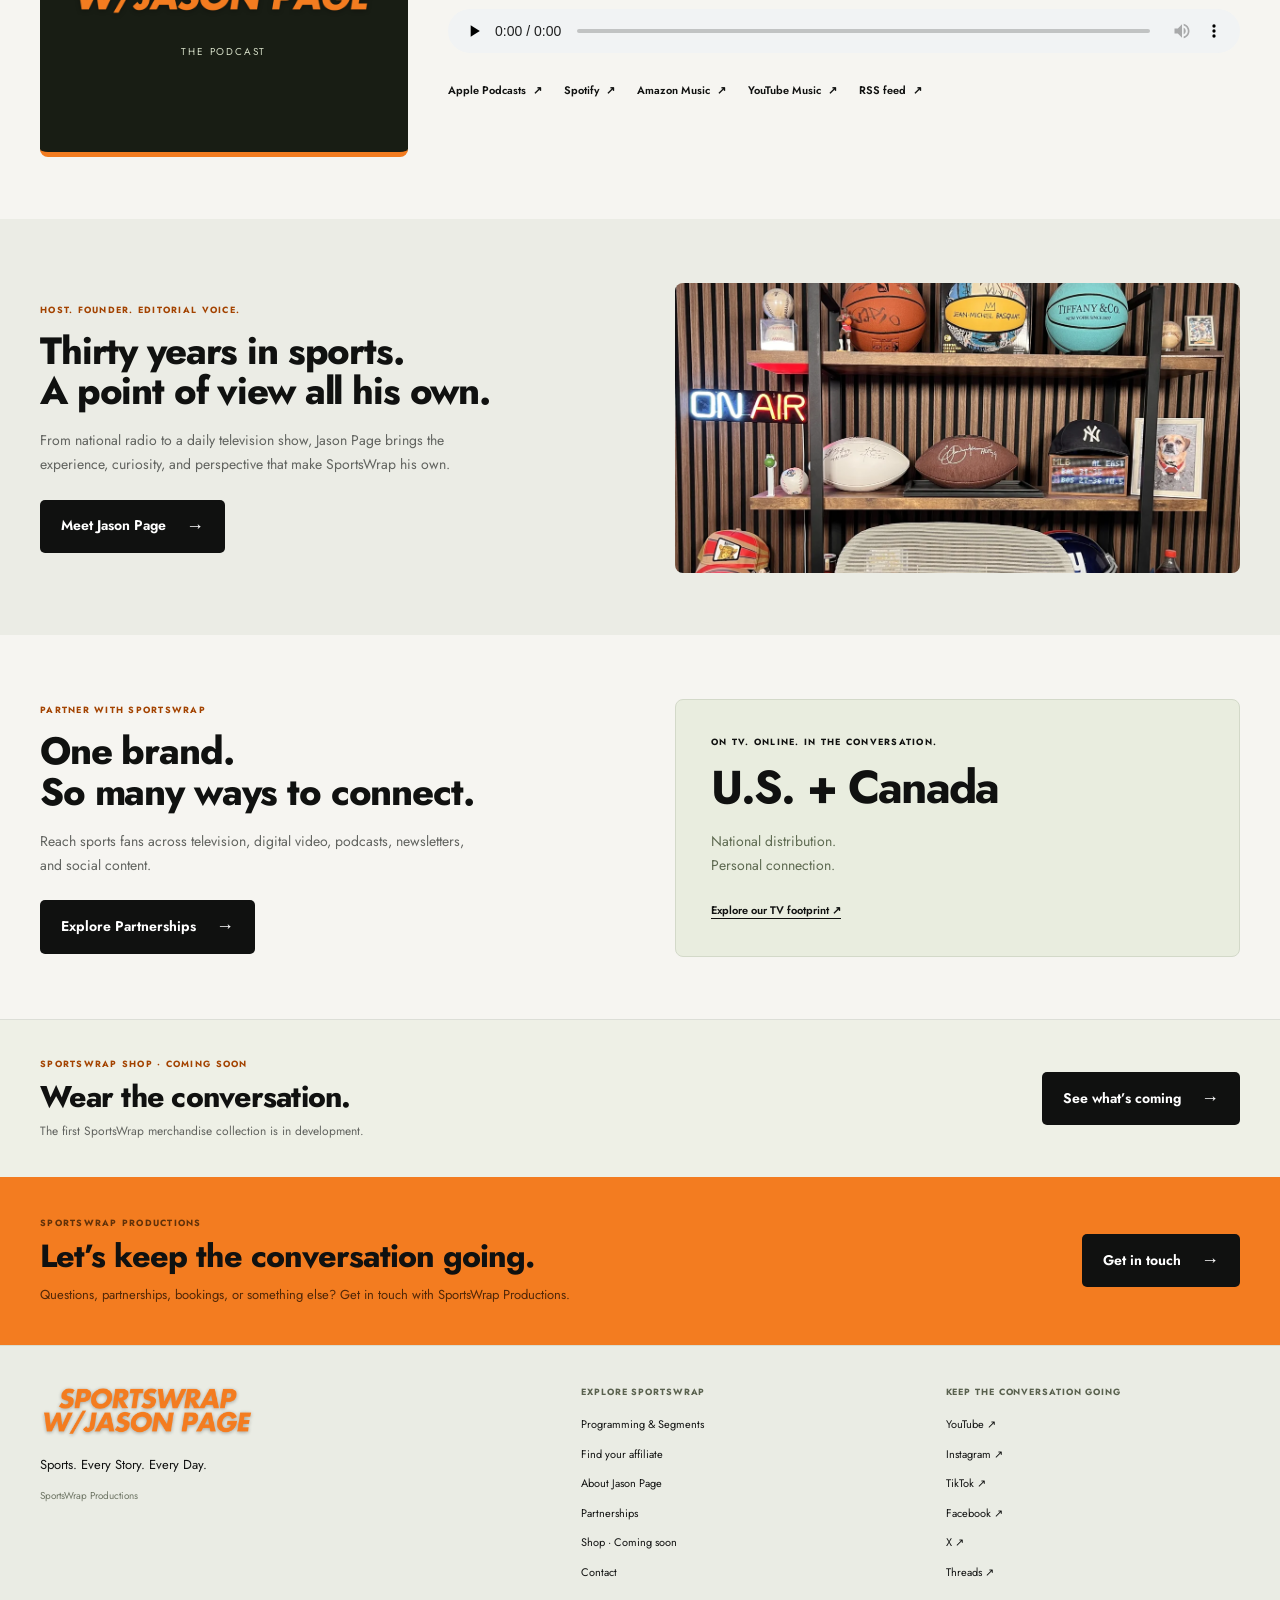
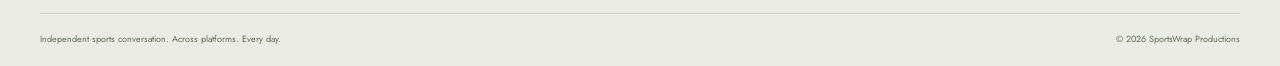
==== commit 97ad01ba: "Correct featured video headline from Colts to Vikings" ====
--- a/index.html
+++ b/index.html
@@ -7,4 +7,4 @@
       gtag('config', 'G-JD4J3LBX82');
     </script>
 <script src="https://analytics.ahrefs.com/analytics.js" data-key="xGI+k0KJ4JuDkCXVIfGluQ" async></script>
-</head><body><a class="skip-link" href="#main">Skip to content</a><header class="site-header full-header"><div class="header-inner wrap"><a class="brand" href="index.html" aria-label="SportsWrap home"><img src="assets/show-logo.png" width="720" height="180" alt="SportsWrap w/Jason Page"></a><nav class="primary-nav" aria-label="Main navigation"><a class="nav-active" aria-current="page" href="index.html#watch">Watch</a><a  href="explore.html">Explore</a><a  href="find-your-affiliate.html">Where to Watch</a><a  href="about-jason-page.html">About</a><a  href="advertise.html">Partnerships</a></nav><details class="site-menu"><summary><span class="desktop-more">More</span><span class="mobile-more">Menu</span><span class="menu-symbol" aria-hidden="true">＋</span></summary><nav aria-label="More SportsWrap pages"><a class="mobile-link" href="index.html">Home</a><a class="mobile-link" href="index.html#watch">Watch</a><a class="mobile-link" href="explore.html">Explore</a><a class="mobile-link" href="find-your-affiliate.html">Where to Watch</a><a class="mobile-link" href="about-jason-page.html">About</a><a class="mobile-link" href="advertise.html">Partnerships</a><a href="index.html#shorts">SportsWrap Shorts</a><a href="index.html#listen">Listen to the podcast</a><a href="index.html#newsletter">The Daily Wrap</a><a href="shop.html">Shop · Coming soon</a><a href="contact.html">Contact</a></nav></details></div></header><main id="main"><section class="hero home-hero"><div class="hero-inner wrap"><div class="hero-copy"><p class="eyebrow"><span class="orange-dash" aria-hidden="true"></span>SportsWrap w/Jason Page</p><h1>Sports.<br>Every Story.<br><span>Every Day.</span></h1><p class="hero-description">The conversations sports fans actually want to have. On TV, on your screen, and in your headphones.</p><div class="hero-actions"><a class="button button-orange" href="#watch">Watch SportsWrap<span aria-hidden="true">→</span></a><a class="hero-watch" href="explore.html">Explore the lineup<span aria-hidden="true">→</span></a></div><div class="hero-meta"><span>Independent sports conversation</span><i aria-hidden="true"></i><span>U.S. + Canada</span></div></div><a class="host-feature" href="about-jason-page.html" aria-label="Meet Jason Page"><img src="assets/jason-page.webp" width="900" height="1117" alt="Jason Page, host and founder of SportsWrap" fetchpriority="high"><div class="host-shade"></div><span class="feature-label">The voice behind SportsWrap</span><div class="host-caption"><div><p>HOST & FOUNDER</p><h2>Jason Page</h2></div><span aria-hidden="true">↗</span></div></a></div></section><section class="reach-band" aria-label="SportsWrap distribution"><div class="wrap reach-grid"><div><strong>270+</strong><span>U.S. TV affiliates</span></div><div><strong>110M+</strong><span>U.S. homes available</span></div><div><strong>5,000+</strong><span>Monthly airings</span></div><div><strong>U.S. + Canada</strong><span>Television distribution</span></div></div></section><section class="wrap section-space" id="watch" aria-labelledby="home-watch-heading"><div class="section-heading"><div><p class="eyebrow ink-eyebrow">Watch SportsWrap</p><h2>Get into the conversation.</h2></div><a class="section-link" href="find-your-affiliate.html">Watch on TV<span aria-hidden="true">→</span></a></div><div class="watch-feature-grid"><div class="media-frame"><button type="button" class="media-play" data-video="VmFKDIkOE5E" data-title="SportsWrap w/Jason Page — October 19, 2026" aria-label="Play SportsWrap w/Jason Page — October 19, 2026"><img src="assets/studio.webp" alt="" width="1200" height="709" loading="lazy"><span class="media-overlay"></span><span class="featured-wordmark" aria-hidden="true"><img src="assets/show-logo.png" width="720" height="180" alt=""></span><span class="large-play" aria-hidden="true">▶</span><span class="media-platform">Watch on YouTube</span></button></div><div class="feature-video-copy"><p class="eyebrow ink-eyebrow">From the SportsWrap channel</p><h3 id="home-watch-heading">SportsWrap w/Jason Page — October 19, 2026</h3><p>Catch the stories and conversations from SportsWrap, then find more videos, interviews, and quick takes on the channel.</p><a class="button button-dark" href="https://www.youtube.com/watch?v=VmFKDIkOE5E" target="_blank" rel="noopener noreferrer">Open this video <span aria-hidden="true">↗</span><span class="sr-only"> (opens in a new tab)</span></a><a class="text-link" href="https://www.youtube.com/@SportsWrap/videos" target="_blank" rel="noopener noreferrer">Browse all videos <span aria-hidden="true">↗</span><span class="sr-only"> (opens in a new tab)</span></a></div></div></section><section class="soft-band"><div class="wrap section-space"><div class="section-heading"><div><p class="eyebrow ink-eyebrow">Familiar segments. Fresh conversations.</p><h2>A reason to come back.</h2></div><a class="section-link" href="explore.html">Explore all programming<span aria-hidden="true">→</span></a></div><div class="program-grid home-programs"><a class="program-card" href="explore.html?q=The%20Big%20Story#explore"><span class="card-art" aria-hidden="true"><span class="poster poster-big-story"><span class="poster-brand">SportsWrap</span><span class="poster-sport">All sports</span><span class="poster-title">The Big<br>Story</span></span></span><span class="card-body"><span class="card-kicker">Recurring segment</span><span class="card-title">The Big Story</span><span class="card-description">One story. A clear point of view. The conversation starts here.</span><span class="card-bottom"><span>Jason Page</span><span class="card-arrow" aria-hidden="true">↗</span></span></span></a><a class="program-card" href="explore.html?q=Weekend%20Leftovers#explore"><span class="card-art" aria-hidden="true"><span class="poster poster-leftovers"><span class="poster-brand">SportsWrap</span><span class="poster-sport">NFL</span><span class="poster-title">Weekend<br>Leftovers</span></span></span><span class="card-body"><span class="card-kicker">Recurring segment</span><span class="card-title">Weekend Leftovers</span><span class="card-description">The NFL stories still worth talking about after the weekend wraps.</span><span class="card-bottom"><span>Jason Page &amp; Sam Yarnell</span><span class="card-arrow" aria-hidden="true">↗</span></span></span></a><a class="program-card" href="explore.html?q=Odds%20%26%20Ends#explore"><span class="card-art" aria-hidden="true"><span class="poster poster-odds"><span class="poster-brand">SportsWrap</span><span class="poster-sport">All sports</span><span class="poster-title">Odds<br>& Ends</span></span></span><span class="card-body"><span class="card-kicker">Recurring segment</span><span class="card-title">Odds &amp; Ends</span><span class="card-description">The closing conversation. How we wrap up every SportsWrap show.</span><span class="card-bottom"><span>SportsWrap</span><span class="card-arrow" aria-hidden="true">↗</span></span></span></a></div></div></section><section class="wrap section-space" id="shorts"><div class="section-heading"><div><p class="eyebrow ink-eyebrow">SportsWrap Shorts</p><h2>Big takes. Short watch.</h2></div><a class="section-link" href="https://www.youtube.com/@SportsWrap/shorts" target="_blank" rel="noopener noreferrer">More Shorts <span aria-hidden="true">↗</span><span class="sr-only"> (opens in a new tab)</span></a></div><div class="shorts-grid"><article class="short-tile"><a href="https://www.youtube.com/watch?v=Jd4TQtASQYw" target="_blank" rel="noopener noreferrer" aria-label="Watch Is The Rams Season Over? WR Davante Adams Out 6-10 Weeks With Ruptured Hamstring on YouTube (opens in a new tab)"><div class="short-image"><span class="short-brand" aria-hidden="true">SPORTSWRAP<br><span>SHORTS</span></span><span class="short-number">01</span><span class="short-play" aria-hidden="true">↗</span></div><div class="short-copy"><p class="eyebrow ink-eyebrow">Quick-hit conversation</p><h3>Is The Rams Season Over? WR Davante Adams Out 6-10 Weeks With Ruptured Hamstring</h3></div></a></article><article class="short-tile"><a href="https://www.youtube.com/watch?v=5d7lyX242Cs" target="_blank" rel="noopener noreferrer" aria-label="Watch Jalen Hurts Ruled Out For Season With Blood Clots 🏈 Did Team Handle Medical Issue Correctly? on YouTube (opens in a new tab)"><div class="short-image"><span class="short-brand" aria-hidden="true">SPORTSWRAP<br><span>SHORTS</span></span><span class="short-number">02</span><span class="short-play" aria-hidden="true">↗</span></div><div class="short-copy"><p class="eyebrow ink-eyebrow">Quick-hit conversation</p><h3>Jalen Hurts Ruled Out For Season With Blood Clots 🏈 Did Team Handle Medical Issue Correctly?</h3></div></a></article><article class="short-tile"><a href="https://www.youtube.com/watch?v=T_QNochBX4U" target="_blank" rel="noopener noreferrer" aria-label="Watch Colts Pushing The Panic Button After 2-4 Start? Team Fires GM Chris Ballard on YouTube (opens in a new tab)"><div class="short-image"><span class="short-brand" aria-hidden="true">SPORTSWRAP<br><span>SHORTS</span></span><span class="short-number">03</span><span class="short-play" aria-hidden="true">↗</span></div><div class="short-copy"><p class="eyebrow ink-eyebrow">Quick-hit conversation</p><h3>Colts Pushing The Panic Button After 2-4 Start? Team Fires GM Chris Ballard</h3></div></a></article></div></section><section class="newsletter-band" id="newsletter"><div class="wrap newsletter-grid"><div class="newsletter-wordmark"><img src="assets/daily-wrap.webp" width="800" height="269" loading="lazy" alt="The Daily Wrap — SportsWrap w/Jason Page on Substack"></div><div><p class="eyebrow">Keep the conversation going</p><h2>Start your day<br>with The Daily Wrap.</h2><p>The biggest sports stories, sharp takeaways, and SportsWrap perspective, delivered to your inbox.</p><div class="hero-actions"><a class="button button-orange" href="https://jasonpage1.substack.com/" target="_blank" rel="noopener noreferrer">Read & Subscribe <span aria-hidden="true">↗</span><span class="sr-only"> (opens in a new tab)</span></a></div></div></div></section><section class="wrap section-space" id="listen"><div class="section-heading"><div><p class="eyebrow ink-eyebrow">The SportsWrap podcast</p><h2>Take the show with you.</h2></div></div><div class="audio-grid"><div class="audio-brand"><img src="assets/show-logo.png" alt="SportsWrap w/Jason Page" width="720" height="180" loading="lazy"><span>THE PODCAST</span></div><div class="audio-copy"><p class="eyebrow ink-eyebrow">From the podcast · October 19, 2026</p><h3>College Football Chaos! Texas &amp; Alabama in Trouble, Miami Takes No. 1, and LA&#39;s NFL Disaster</h3><audio controls preload="none" src="https://injector.simplecastaudio.com/36c7833b-0a00-4a21-9af3-e5fb560dd30a/episodes/96629d83-12bf-43c8-9324-66b3fcec7cdf/audio/128/default.mp3?aid=rss_feed&amp;awCollectionId=36c7833b-0a00-4a21-9af3-e5fb560dd30a&amp;awEpisodeId=96629d83-12bf-43c8-9324-66b3fcec7cdf&amp;feed=KCzCpgZ0" aria-label="Play College Football Chaos! Texas &amp; Alabama in Trouble, Miami Takes No. 1, and LA&#39;s NFL Disaster">Listen using the podcast links below.</audio><div class="platform-links"><a class="text-link" href="https://podcasts.apple.com/us/podcast/sportswrap-with-jason-page/id1707125053" target="_blank" rel="noopener noreferrer">Apple Podcasts <span aria-hidden="true">↗</span><span class="sr-only"> (opens in a new tab)</span></a><a class="text-link" href="https://open.spotify.com/show/0C0slhEGo9s68V22Z6eaCr" target="_blank" rel="noopener noreferrer">Spotify <span aria-hidden="true">↗</span><span class="sr-only"> (opens in a new tab)</span></a><a class="text-link" href="https://music.amazon.in/podcasts/d50c5825-6cd4-4b11-8244-11d4c3264406/sportswrap-with-jason-page" target="_blank" rel="noopener noreferrer">Amazon Music <span aria-hidden="true">↗</span><span class="sr-only"> (opens in a new tab)</span></a><a class="text-link" href="https://music.youtube.com/@SportsWrap" target="_blank" rel="noopener noreferrer">YouTube Music <span aria-hidden="true">↗</span><span class="sr-only"> (opens in a new tab)</span></a><a class="text-link" href="https://feeds.simplecast.com/KCzCpgZ0" target="_blank" rel="noopener noreferrer">RSS feed <span aria-hidden="true">↗</span><span class="sr-only"> (opens in a new tab)</span></a></div></div></div></section><section class="soft-band"><div class="wrap section-space about-teaser"><div><p class="eyebrow ink-eyebrow">Host. Founder. Editorial voice.</p><h2>Thirty years in sports.<br>A point of view all his own.</h2><p>From national radio to a daily television show, Jason Page brings the experience, curiosity, and perspective that make SportsWrap his own.</p><a class="button button-dark" href="about-jason-page.html">Meet Jason Page<span aria-hidden="true">→</span></a></div><img src="assets/studio.webp" width="1200" height="709" loading="lazy" alt="Sports memorabilia in the SportsWrap studio"></div></section><section class="wrap section-space sponsor-teaser" id="sponsors"><div><p class="eyebrow ink-eyebrow">Partner with SportsWrap</p><h2>One brand.<br>So many ways to connect.</h2><p>Reach sports fans across television, digital video, podcasts, newsletters, and social content.</p><a class="button button-dark" href="advertise.html">Explore Partnerships<span aria-hidden="true">→</span></a></div><div class="distribution-card"><p class="eyebrow">On TV. Online. In the conversation.</p><strong>U.S. + Canada</strong><p>National distribution.<br>Personal connection.</p><a href="find-your-affiliate.html">Explore our TV footprint <span aria-hidden="true">↗</span></a></div></section><section class="shop-teaser"><div class="wrap"><div><p class="eyebrow ink-eyebrow">SportsWrap Shop · Coming soon</p><h2>Wear the conversation.</h2><p>The first SportsWrap merchandise collection is in development.</p></div><a class="button button-dark" href="shop.html">See what’s coming<span aria-hidden="true">→</span></a></div></section><div id="contact"><section class="closing-cta"><div class="wrap"><div><p class="eyebrow">SportsWrap Productions</p><h2>Let’s keep the conversation going.</h2><p>Questions, partnerships, bookings, or something else? Get in touch with SportsWrap Productions.</p></div><a class="button button-dark" href="contact.html">Get in touch<span aria-hidden="true">→</span></a></div></section></div></main><footer class="site-footer full-footer"><div class="wrap footer-grid"><div class="footer-identity"><a href="index.html"><img src="assets/show-logo.png" width="720" height="180" alt="SportsWrap w/Jason Page"></a><p>Sports. Every Story. Every Day.</p><span>SportsWrap Productions</span></div><nav aria-label="Footer pages"><p class="eyebrow">Explore SportsWrap</p><a href="explore.html">Programming & Segments</a><a href="find-your-affiliate.html">Find your affiliate</a><a href="about-jason-page.html">About Jason Page</a><a href="advertise.html">Partnerships</a><a href="shop.html">Shop · Coming soon</a><a href="contact.html">Contact</a></nav><nav aria-label="Follow SportsWrap"><p class="eyebrow">Keep the conversation going</p><a class="footer-link" href="https://www.youtube.com/@SportsWrap" target="_blank" rel="noopener noreferrer">YouTube <span aria-hidden="true">↗</span><span class="sr-only"> (opens in a new tab)</span></a><a class="footer-link" href="https://www.instagram.com/sportswrapjasonpage" target="_blank" rel="noopener noreferrer">Instagram <span aria-hidden="true">↗</span><span class="sr-only"> (opens in a new tab)</span></a><a class="footer-link" href="https://www.tiktok.com/@sportswrapjasonpage" target="_blank" rel="noopener noreferrer">TikTok <span aria-hidden="true">↗</span><span class="sr-only"> (opens in a new tab)</span></a><a class="footer-link" href="https://www.facebook.com/TheJasonPage" target="_blank" rel="noopener noreferrer">Facebook <span aria-hidden="true">↗</span><span class="sr-only"> (opens in a new tab)</span></a><a class="footer-link" href="https://x.com/TheBackPage" target="_blank" rel="noopener noreferrer">X <span aria-hidden="true">↗</span><span class="sr-only"> (opens in a new tab)</span></a><a class="footer-link" href="https://www.threads.net/@sportswrapjasonpage" target="_blank" rel="noopener noreferrer">Threads <span aria-hidden="true">↗</span><span class="sr-only"> (opens in a new tab)</span></a></nav></div><div class="wrap footer-bottom"><span>Independent sports conversation. Across platforms. Every day.</span><span>© 2026 SportsWrap Productions</span></div></footer></body></html>+</head><body><a class="skip-link" href="#main">Skip to content</a><header class="site-header full-header"><div class="header-inner wrap"><a class="brand" href="index.html" aria-label="SportsWrap home"><img src="assets/show-logo.png" width="720" height="180" alt="SportsWrap w/Jason Page"></a><nav class="primary-nav" aria-label="Main navigation"><a class="nav-active" aria-current="page" href="index.html#watch">Watch</a><a  href="explore.html">Explore</a><a  href="find-your-affiliate.html">Where to Watch</a><a  href="about-jason-page.html">About</a><a  href="advertise.html">Partnerships</a></nav><details class="site-menu"><summary><span class="desktop-more">More</span><span class="mobile-more">Menu</span><span class="menu-symbol" aria-hidden="true">＋</span></summary><nav aria-label="More SportsWrap pages"><a class="mobile-link" href="index.html">Home</a><a class="mobile-link" href="index.html#watch">Watch</a><a class="mobile-link" href="explore.html">Explore</a><a class="mobile-link" href="find-your-affiliate.html">Where to Watch</a><a class="mobile-link" href="about-jason-page.html">About</a><a class="mobile-link" href="advertise.html">Partnerships</a><a href="index.html#shorts">SportsWrap Shorts</a><a href="index.html#listen">Listen to the podcast</a><a href="index.html#newsletter">The Daily Wrap</a><a href="shop.html">Shop · Coming soon</a><a href="contact.html">Contact</a></nav></details></div></header><main id="main"><section class="hero home-hero"><div class="hero-inner wrap"><div class="hero-copy"><p class="eyebrow"><span class="orange-dash" aria-hidden="true"></span>SportsWrap w/Jason Page</p><h1>Sports.<br>Every Story.<br><span>Every Day.</span></h1><p class="hero-description">The conversations sports fans actually want to have. On TV, on your screen, and in your headphones.</p><div class="hero-actions"><a class="button button-orange" href="#watch">Watch SportsWrap<span aria-hidden="true">→</span></a><a class="hero-watch" href="explore.html">Explore the lineup<span aria-hidden="true">→</span></a></div><div class="hero-meta"><span>Independent sports conversation</span><i aria-hidden="true"></i><span>U.S. + Canada</span></div></div><a class="host-feature" href="about-jason-page.html" aria-label="Meet Jason Page"><img src="assets/jason-page.webp" width="900" height="1117" alt="Jason Page, host and founder of SportsWrap" fetchpriority="high"><div class="host-shade"></div><span class="feature-label">The voice behind SportsWrap</span><div class="host-caption"><div><p>HOST & FOUNDER</p><h2>Jason Page</h2></div><span aria-hidden="true">↗</span></div></a></div></section><section class="reach-band" aria-label="SportsWrap distribution"><div class="wrap reach-grid"><div><strong>270+</strong><span>U.S. TV affiliates</span></div><div><strong>110M+</strong><span>U.S. homes available</span></div><div><strong>5,000+</strong><span>Monthly airings</span></div><div><strong>U.S. + Canada</strong><span>Television distribution</span></div></div></section><section class="wrap section-space" id="watch" aria-labelledby="home-watch-heading"><div class="section-heading"><div><p class="eyebrow ink-eyebrow">Watch SportsWrap</p><h2>Get into the conversation.</h2></div><a class="section-link" href="find-your-affiliate.html">Watch on TV<span aria-hidden="true">→</span></a></div><div class="watch-feature-grid"><div class="media-frame"><button type="button" class="media-play" data-video="1d6m-awUpFQ" data-title="49ers, Bills or Vikings: Who's REALLY the NFL's Best Team?" aria-label="Play 49ers, Bills or Vikings: Who's REALLY the NFL's Best Team?"><img src="assets/studio.webp" alt="" width="1200" height="709" loading="lazy"><span class="media-overlay"></span><span class="featured-wordmark" aria-hidden="true"><img src="assets/show-logo.png" width="720" height="180" alt=""></span><span class="large-play" aria-hidden="true">▶</span><span class="media-platform">Watch on YouTube</span></button></div><div class="feature-video-copy"><p class="eyebrow ink-eyebrow">From the SportsWrap channel</p><h3 id="home-watch-heading">49ers, Bills or Vikings: Who's REALLY the NFL's Best Team?</h3><p>Catch the stories and conversations from SportsWrap, then find more videos, interviews, and quick takes on the channel.</p><a class="button button-dark" href="https://www.youtube.com/watch?v=1d6m-awUpFQ" target="_blank" rel="noopener noreferrer">Open this video <span aria-hidden="true">↗</span><span class="sr-only"> (opens in a new tab)</span></a><a class="text-link" href="https://www.youtube.com/@SportsWrap/videos" target="_blank" rel="noopener noreferrer">Browse all videos <span aria-hidden="true">↗</span><span class="sr-only"> (opens in a new tab)</span></a></div></div></section><section class="soft-band"><div class="wrap section-space"><div class="section-heading"><div><p class="eyebrow ink-eyebrow">Familiar segments. Fresh conversations.</p><h2>A reason to come back.</h2></div><a class="section-link" href="explore.html">Explore all programming<span aria-hidden="true">→</span></a></div><div class="program-grid home-programs"><a class="program-card" href="explore.html?q=The%20Big%20Story#explore"><span class="card-art" aria-hidden="true"><span class="poster poster-big-story"><span class="poster-brand">SportsWrap</span><span class="poster-sport">All sports</span><span class="poster-title">The Big<br>Story</span></span></span><span class="card-body"><span class="card-kicker">Recurring segment</span><span class="card-title">The Big Story</span><span class="card-description">One story. A clear point of view. The conversation starts here.</span><span class="card-bottom"><span>Jason Page</span><span class="card-arrow" aria-hidden="true">↗</span></span></span></a><a class="program-card" href="explore.html?q=Weekend%20Leftovers#explore"><span class="card-art" aria-hidden="true"><span class="poster poster-leftovers"><span class="poster-brand">SportsWrap</span><span class="poster-sport">NFL</span><span class="poster-title">Weekend<br>Leftovers</span></span></span><span class="card-body"><span class="card-kicker">Recurring segment</span><span class="card-title">Weekend Leftovers</span><span class="card-description">The NFL stories still worth talking about after the weekend wraps.</span><span class="card-bottom"><span>Jason Page &amp; Sam Yarnell</span><span class="card-arrow" aria-hidden="true">↗</span></span></span></a><a class="program-card" href="explore.html?q=Odds%20%26%20Ends#explore"><span class="card-art" aria-hidden="true"><span class="poster poster-odds"><span class="poster-brand">SportsWrap</span><span class="poster-sport">All sports</span><span class="poster-title">Odds<br>& Ends</span></span></span><span class="card-body"><span class="card-kicker">Recurring segment</span><span class="card-title">Odds &amp; Ends</span><span class="card-description">The closing conversation. How we wrap up every SportsWrap show.</span><span class="card-bottom"><span>SportsWrap</span><span class="card-arrow" aria-hidden="true">↗</span></span></span></a></div></div></section><section class="wrap section-space" id="shorts"><div class="section-heading"><div><p class="eyebrow ink-eyebrow">SportsWrap Shorts</p><h2>Big takes. Short watch.</h2></div><a class="section-link" href="https://www.youtube.com/@SportsWrap/shorts" target="_blank" rel="noopener noreferrer">More Shorts <span aria-hidden="true">↗</span><span class="sr-only"> (opens in a new tab)</span></a></div><div class="shorts-grid"><article class="short-tile"><a href="https://www.youtube.com/watch?v=Jd4TQtASQYw" target="_blank" rel="noopener noreferrer" aria-label="Watch Is The Rams Season Over? WR Davante Adams Out 6-10 Weeks With Ruptured Hamstring on YouTube (opens in a new tab)"><div class="short-image"><span class="short-brand" aria-hidden="true">SPORTSWRAP<br><span>SHORTS</span></span><span class="short-number">01</span><span class="short-play" aria-hidden="true">↗</span></div><div class="short-copy"><p class="eyebrow ink-eyebrow">Quick-hit conversation</p><h3>Is The Rams Season Over? WR Davante Adams Out 6-10 Weeks With Ruptured Hamstring</h3></div></a></article><article class="short-tile"><a href="https://www.youtube.com/watch?v=5d7lyX242Cs" target="_blank" rel="noopener noreferrer" aria-label="Watch Jalen Hurts Ruled Out For Season With Blood Clots 🏈 Did Team Handle Medical Issue Correctly? on YouTube (opens in a new tab)"><div class="short-image"><span class="short-brand" aria-hidden="true">SPORTSWRAP<br><span>SHORTS</span></span><span class="short-number">02</span><span class="short-play" aria-hidden="true">↗</span></div><div class="short-copy"><p class="eyebrow ink-eyebrow">Quick-hit conversation</p><h3>Jalen Hurts Ruled Out For Season With Blood Clots 🏈 Did Team Handle Medical Issue Correctly?</h3></div></a></article><article class="short-tile"><a href="https://www.youtube.com/watch?v=T_QNochBX4U" target="_blank" rel="noopener noreferrer" aria-label="Watch Colts Pushing The Panic Button After 2-4 Start? Team Fires GM Chris Ballard on YouTube (opens in a new tab)"><div class="short-image"><span class="short-brand" aria-hidden="true">SPORTSWRAP<br><span>SHORTS</span></span><span class="short-number">03</span><span class="short-play" aria-hidden="true">↗</span></div><div class="short-copy"><p class="eyebrow ink-eyebrow">Quick-hit conversation</p><h3>Colts Pushing The Panic Button After 2-4 Start? Team Fires GM Chris Ballard</h3></div></a></article></div></section><section class="newsletter-band" id="newsletter"><div class="wrap newsletter-grid"><div class="newsletter-wordmark"><img src="assets/daily-wrap.webp" width="800" height="269" loading="lazy" alt="The Daily Wrap — SportsWrap w/Jason Page on Substack"></div><div><p class="eyebrow">Keep the conversation going</p><h2>Start your day<br>with The Daily Wrap.</h2><p>The biggest sports stories, sharp takeaways, and SportsWrap perspective, delivered to your inbox.</p><div class="hero-actions"><a class="button button-orange" href="https://jasonpage1.substack.com/" target="_blank" rel="noopener noreferrer">Read & Subscribe <span aria-hidden="true">↗</span><span class="sr-only"> (opens in a new tab)</span></a></div></div></div></section><section class="wrap section-space" id="listen"><div class="section-heading"><div><p class="eyebrow ink-eyebrow">The SportsWrap podcast</p><h2>Take the show with you.</h2></div></div><div class="audio-grid"><div class="audio-brand"><img src="assets/show-logo.png" alt="SportsWrap w/Jason Page" width="720" height="180" loading="lazy"><span>THE PODCAST</span></div><div class="audio-copy"><p class="eyebrow ink-eyebrow">From the podcast · October 19, 2026</p><h3>College Football Chaos! Texas &amp; Alabama in Trouble, Miami Takes No. 1, and LA&#39;s NFL Disaster</h3><audio controls preload="none" src="https://injector.simplecastaudio.com/36c7833b-0a00-4a21-9af3-e5fb560dd30a/episodes/96629d83-12bf-43c8-9324-66b3fcec7cdf/audio/128/default.mp3?aid=rss_feed&amp;awCollectionId=36c7833b-0a00-4a21-9af3-e5fb560dd30a&amp;awEpisodeId=96629d83-12bf-43c8-9324-66b3fcec7cdf&amp;feed=KCzCpgZ0" aria-label="Play College Football Chaos! Texas &amp; Alabama in Trouble, Miami Takes No. 1, and LA&#39;s NFL Disaster">Listen using the podcast links below.</audio><div class="platform-links"><a class="text-link" href="https://podcasts.apple.com/us/podcast/sportswrap-with-jason-page/id1707125053" target="_blank" rel="noopener noreferrer">Apple Podcasts <span aria-hidden="true">↗</span><span class="sr-only"> (opens in a new tab)</span></a><a class="text-link" href="https://open.spotify.com/show/0C0slhEGo9s68V22Z6eaCr" target="_blank" rel="noopener noreferrer">Spotify <span aria-hidden="true">↗</span><span class="sr-only"> (opens in a new tab)</span></a><a class="text-link" href="https://music.amazon.in/podcasts/d50c5825-6cd4-4b11-8244-11d4c3264406/sportswrap-with-jason-page" target="_blank" rel="noopener noreferrer">Amazon Music <span aria-hidden="true">↗</span><span class="sr-only"> (opens in a new tab)</span></a><a class="text-link" href="https://music.youtube.com/@SportsWrap" target="_blank" rel="noopener noreferrer">YouTube Music <span aria-hidden="true">↗</span><span class="sr-only"> (opens in a new tab)</span></a><a class="text-link" href="https://feeds.simplecast.com/KCzCpgZ0" target="_blank" rel="noopener noreferrer">RSS feed <span aria-hidden="true">↗</span><span class="sr-only"> (opens in a new tab)</span></a></div></div></div></section><section class="soft-band"><div class="wrap section-space about-teaser"><div><p class="eyebrow ink-eyebrow">Host. Founder. Editorial voice.</p><h2>Thirty years in sports.<br>A point of view all his own.</h2><p>From national radio to a daily television show, Jason Page brings the experience, curiosity, and perspective that make SportsWrap his own.</p><a class="button button-dark" href="about-jason-page.html">Meet Jason Page<span aria-hidden="true">→</span></a></div><img src="assets/studio.webp" width="1200" height="709" loading="lazy" alt="Sports memorabilia in the SportsWrap studio"></div></section><section class="wrap section-space sponsor-teaser" id="sponsors"><div><p class="eyebrow ink-eyebrow">Partner with SportsWrap</p><h2>One brand.<br>So many ways to connect.</h2><p>Reach sports fans across television, digital video, podcasts, newsletters, and social content.</p><a class="button button-dark" href="advertise.html">Explore Partnerships<span aria-hidden="true">→</span></a></div><div class="distribution-card"><p class="eyebrow">On TV. Online. In the conversation.</p><strong>U.S. + Canada</strong><p>National distribution.<br>Personal connection.</p><a href="find-your-affiliate.html">Explore our TV footprint <span aria-hidden="true">↗</span></a></div></section><section class="shop-teaser"><div class="wrap"><div><p class="eyebrow ink-eyebrow">SportsWrap Shop · Coming soon</p><h2>Wear the conversation.</h2><p>The first SportsWrap merchandise collection is in development.</p></div><a class="button button-dark" href="shop.html">See what’s coming<span aria-hidden="true">→</span></a></div></section><div id="contact"><section class="closing-cta"><div class="wrap"><div><p class="eyebrow">SportsWrap Productions</p><h2>Let’s keep the conversation going.</h2><p>Questions, partnerships, bookings, or something else? Get in touch with SportsWrap Productions.</p></div><a class="button button-dark" href="contact.html">Get in touch<span aria-hidden="true">→</span></a></div></section></div></main><footer class="site-footer full-footer"><div class="wrap footer-grid"><div class="footer-identity"><a href="index.html"><img src="assets/show-logo.png" width="720" height="180" alt="SportsWrap w/Jason Page"></a><p>Sports. Every Story. Every Day.</p><span>SportsWrap Productions</span></div><nav aria-label="Footer pages"><p class="eyebrow">Explore SportsWrap</p><a href="explore.html">Programming & Segments</a><a href="find-your-affiliate.html">Find your affiliate</a><a href="about-jason-page.html">About Jason Page</a><a href="advertise.html">Partnerships</a><a href="shop.html">Shop · Coming soon</a><a href="contact.html">Contact</a></nav><nav aria-label="Follow SportsWrap"><p class="eyebrow">Keep the conversation going</p><a class="footer-link" href="https://www.youtube.com/@SportsWrap" target="_blank" rel="noopener noreferrer">YouTube <span aria-hidden="true">↗</span><span class="sr-only"> (opens in a new tab)</span></a><a class="footer-link" href="https://www.instagram.com/sportswrapjasonpage" target="_blank" rel="noopener noreferrer">Instagram <span aria-hidden="true">↗</span><span class="sr-only"> (opens in a new tab)</span></a><a class="footer-link" href="https://www.tiktok.com/@sportswrapjasonpage" target="_blank" rel="noopener noreferrer">TikTok <span aria-hidden="true">↗</span><span class="sr-only"> (opens in a new tab)</span></a><a class="footer-link" href="https://www.facebook.com/TheJasonPage" target="_blank" rel="noopener noreferrer">Facebook <span aria-hidden="true">↗</span><span class="sr-only"> (opens in a new tab)</span></a><a class="footer-link" href="https://x.com/TheBackPage" target="_blank" rel="noopener noreferrer">X <span aria-hidden="true">↗</span><span class="sr-only"> (opens in a new tab)</span></a><a class="footer-link" href="https://www.threads.net/@sportswrapjasonpage" target="_blank" rel="noopener noreferrer">Threads <span aria-hidden="true">↗</span><span class="sr-only"> (opens in a new tab)</span></a></nav></div><div class="wrap footer-bottom"><span>Independent sports conversation. Across platforms. Every day.</span><span>© 2026 SportsWrap Productions</span></div></footer></body></html>
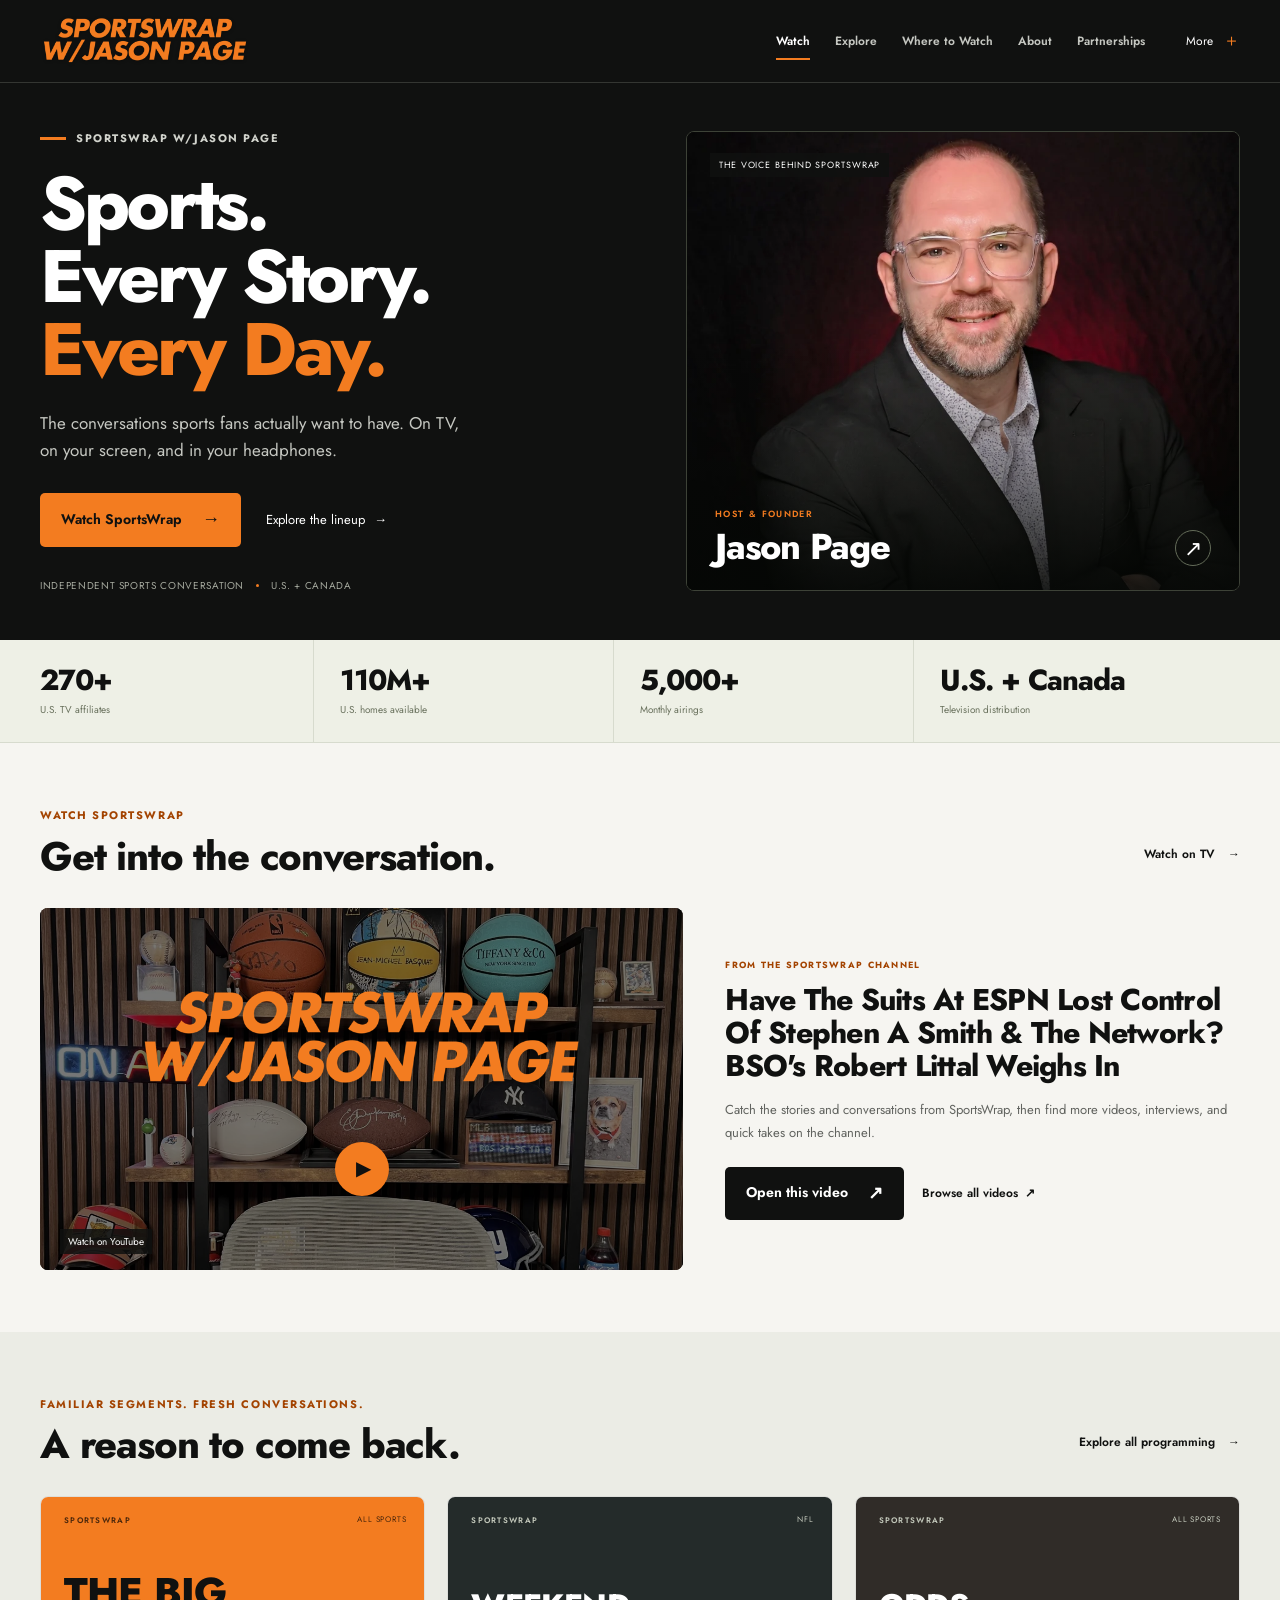
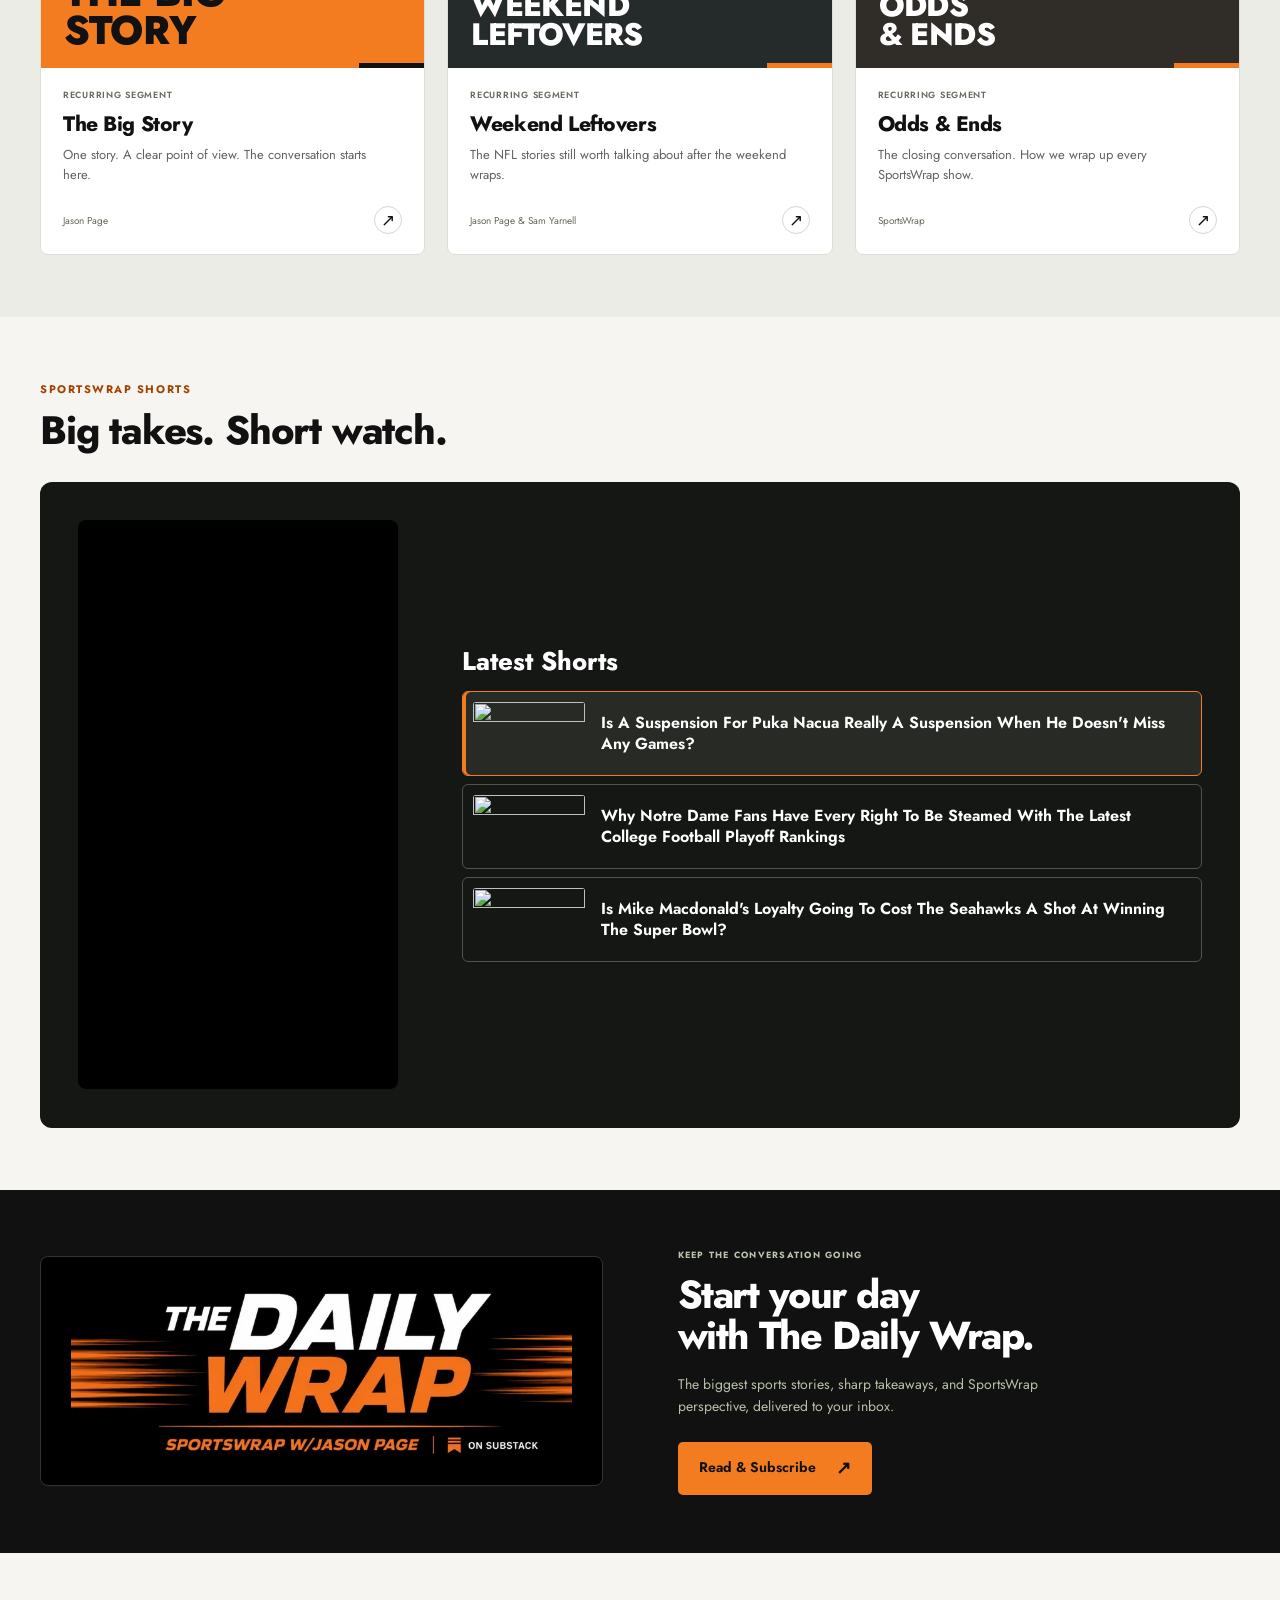
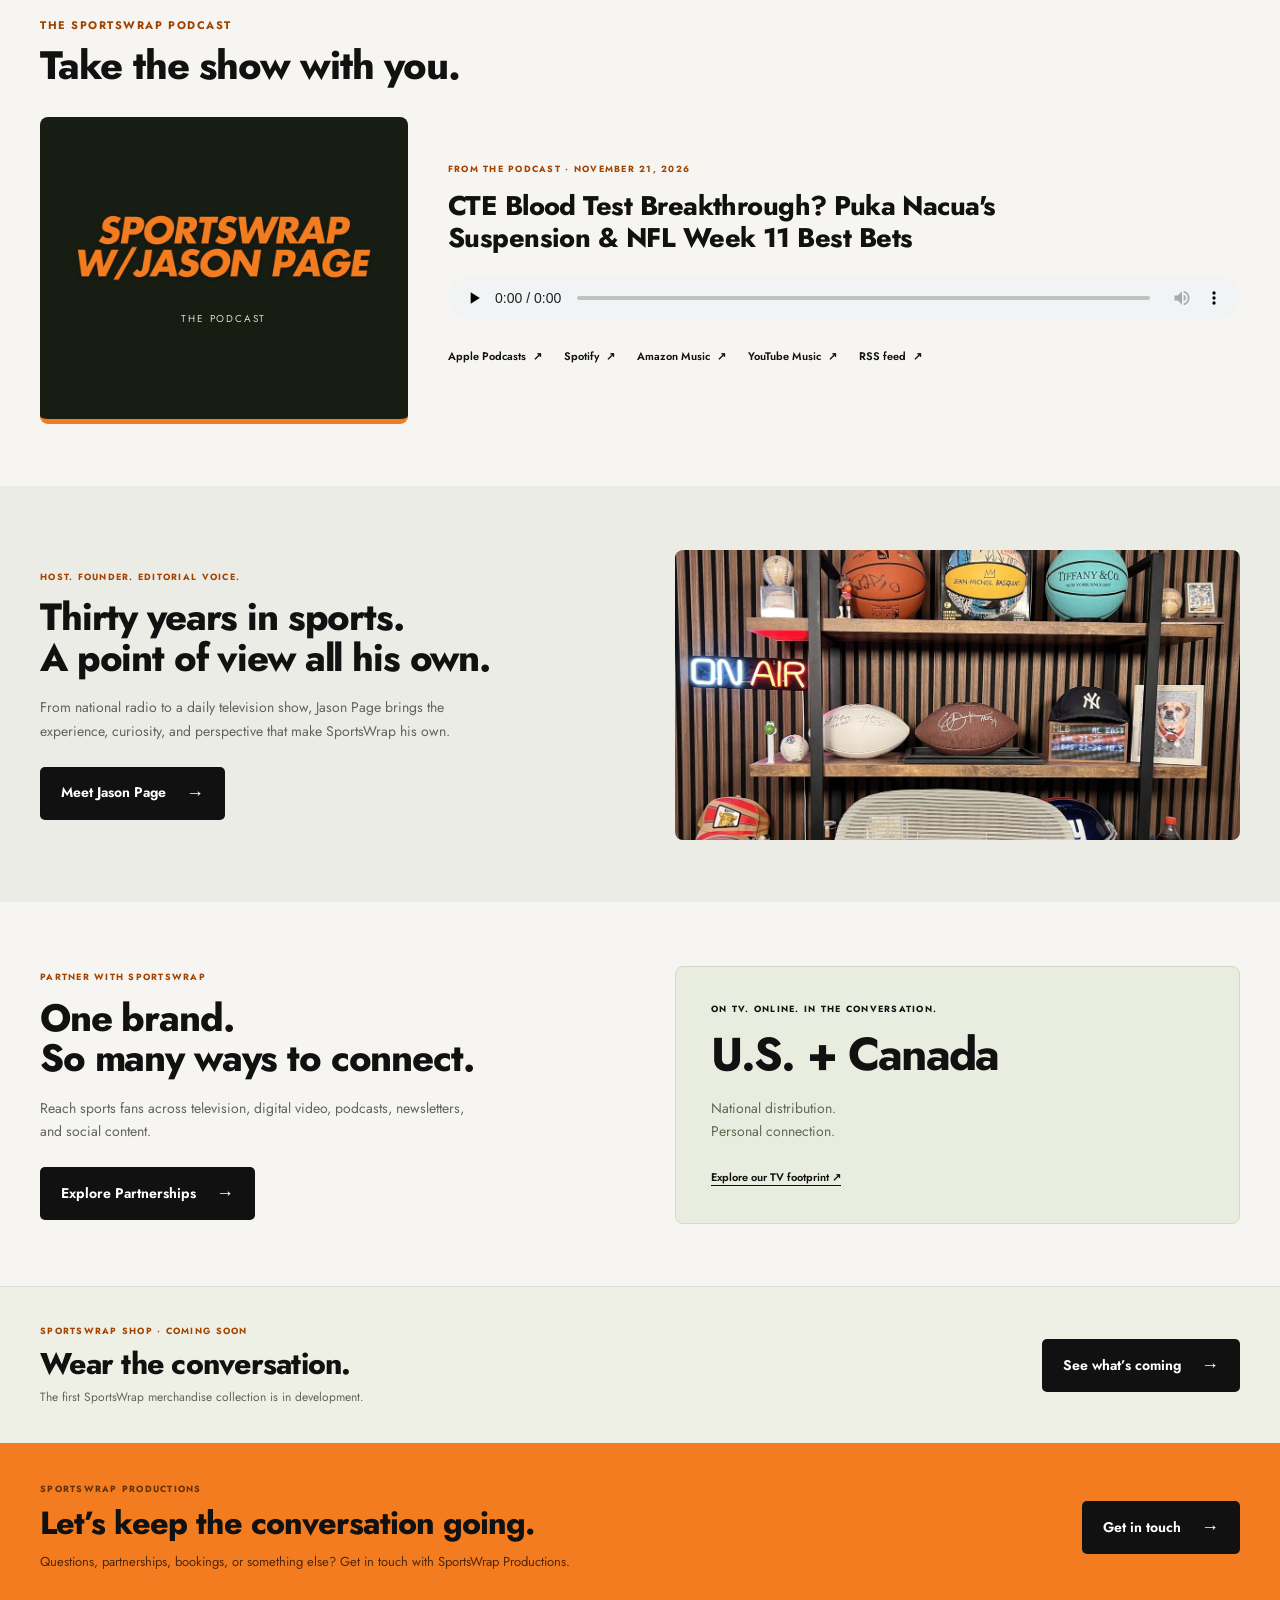
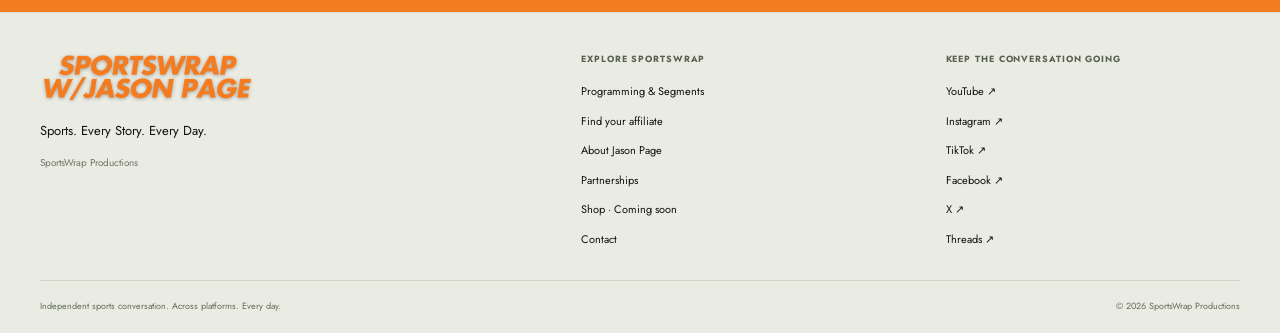
==== commit 39722e0a: "Watch SportsWrap Shorts inline with a vertical player and latest clips" ====
--- a/index.html
+++ b/index.html
@@ -7,4 +7,12 @@
       gtag('config', 'G-JD4J3LBX82');
     </script>
 <script src="https://analytics.ahrefs.com/analytics.js" data-key="xGI+k0KJ4JuDkCXVIfGluQ" async></script>
-</head><body><a class="skip-link" href="#main">Skip to content</a><header class="site-header full-header"><div class="header-inner wrap"><a class="brand" href="index.html" aria-label="SportsWrap home"><img src="assets/show-logo.png" width="720" height="180" alt="SportsWrap w/Jason Page"></a><nav class="primary-nav" aria-label="Main navigation"><a class="nav-active" aria-current="page" href="index.html#watch">Watch</a><a  href="explore.html">Explore</a><a  href="find-your-affiliate.html">Where to Watch</a><a  href="about-jason-page.html">About</a><a  href="advertise.html">Partnerships</a></nav><details class="site-menu"><summary><span class="desktop-more">More</span><span class="mobile-more">Menu</span><span class="menu-symbol" aria-hidden="true">＋</span></summary><nav aria-label="More SportsWrap pages"><a class="mobile-link" href="index.html">Home</a><a class="mobile-link" href="index.html#watch">Watch</a><a class="mobile-link" href="explore.html">Explore</a><a class="mobile-link" href="find-your-affiliate.html">Where to Watch</a><a class="mobile-link" href="about-jason-page.html">About</a><a class="mobile-link" href="advertise.html">Partnerships</a><a href="index.html#shorts">SportsWrap Shorts</a><a href="index.html#listen">Listen to the podcast</a><a href="index.html#newsletter">The Daily Wrap</a><a href="shop.html">Shop · Coming soon</a><a href="contact.html">Contact</a></nav></details></div></header><main id="main"><section class="hero home-hero"><div class="hero-inner wrap"><div class="hero-copy"><p class="eyebrow"><span class="orange-dash" aria-hidden="true"></span>SportsWrap w/Jason Page</p><h1>Sports.<br>Every Story.<br><span>Every Day.</span></h1><p class="hero-description">The conversations sports fans actually want to have. On TV, on your screen, and in your headphones.</p><div class="hero-actions"><a class="button button-orange" href="#watch">Watch SportsWrap<span aria-hidden="true">→</span></a><a class="hero-watch" href="explore.html">Explore the lineup<span aria-hidden="true">→</span></a></div><div class="hero-meta"><span>Independent sports conversation</span><i aria-hidden="true"></i><span>U.S. + Canada</span></div></div><a class="host-feature" href="about-jason-page.html" aria-label="Meet Jason Page"><img src="assets/jason-page.webp" width="900" height="1117" alt="Jason Page, host and founder of SportsWrap" fetchpriority="high"><div class="host-shade"></div><span class="feature-label">The voice behind SportsWrap</span><div class="host-caption"><div><p>HOST & FOUNDER</p><h2>Jason Page</h2></div><span aria-hidden="true">↗</span></div></a></div></section><section class="reach-band" aria-label="SportsWrap distribution"><div class="wrap reach-grid"><div><strong>270+</strong><span>U.S. TV affiliates</span></div><div><strong>110M+</strong><span>U.S. homes available</span></div><div><strong>5,000+</strong><span>Monthly airings</span></div><div><strong>U.S. + Canada</strong><span>Television distribution</span></div></div></section><section class="wrap section-space" id="watch" aria-labelledby="home-watch-heading"><div class="section-heading"><div><p class="eyebrow ink-eyebrow">Watch SportsWrap</p><h2>Get into the conversation.</h2></div><a class="section-link" href="find-your-affiliate.html">Watch on TV<span aria-hidden="true">→</span></a></div><div class="watch-feature-grid"><div class="media-frame"><button type="button" class="media-play" data-video="1d6m-awUpFQ" data-title="49ers, Bills or Vikings: Who's REALLY the NFL's Best Team?" aria-label="Play 49ers, Bills or Vikings: Who's REALLY the NFL's Best Team?"><img src="assets/studio.webp" alt="" width="1200" height="709" loading="lazy"><span class="media-overlay"></span><span class="featured-wordmark" aria-hidden="true"><img src="assets/show-logo.png" width="720" height="180" alt=""></span><span class="large-play" aria-hidden="true">▶</span><span class="media-platform">Watch on YouTube</span></button></div><div class="feature-video-copy"><p class="eyebrow ink-eyebrow">From the SportsWrap channel</p><h3 id="home-watch-heading">49ers, Bills or Vikings: Who's REALLY the NFL's Best Team?</h3><p>Catch the stories and conversations from SportsWrap, then find more videos, interviews, and quick takes on the channel.</p><a class="button button-dark" href="https://www.youtube.com/watch?v=1d6m-awUpFQ" target="_blank" rel="noopener noreferrer">Open this video <span aria-hidden="true">↗</span><span class="sr-only"> (opens in a new tab)</span></a><a class="text-link" href="https://www.youtube.com/@SportsWrap/videos" target="_blank" rel="noopener noreferrer">Browse all videos <span aria-hidden="true">↗</span><span class="sr-only"> (opens in a new tab)</span></a></div></div></section><section class="soft-band"><div class="wrap section-space"><div class="section-heading"><div><p class="eyebrow ink-eyebrow">Familiar segments. Fresh conversations.</p><h2>A reason to come back.</h2></div><a class="section-link" href="explore.html">Explore all programming<span aria-hidden="true">→</span></a></div><div class="program-grid home-programs"><a class="program-card" href="explore.html?q=The%20Big%20Story#explore"><span class="card-art" aria-hidden="true"><span class="poster poster-big-story"><span class="poster-brand">SportsWrap</span><span class="poster-sport">All sports</span><span class="poster-title">The Big<br>Story</span></span></span><span class="card-body"><span class="card-kicker">Recurring segment</span><span class="card-title">The Big Story</span><span class="card-description">One story. A clear point of view. The conversation starts here.</span><span class="card-bottom"><span>Jason Page</span><span class="card-arrow" aria-hidden="true">↗</span></span></span></a><a class="program-card" href="explore.html?q=Weekend%20Leftovers#explore"><span class="card-art" aria-hidden="true"><span class="poster poster-leftovers"><span class="poster-brand">SportsWrap</span><span class="poster-sport">NFL</span><span class="poster-title">Weekend<br>Leftovers</span></span></span><span class="card-body"><span class="card-kicker">Recurring segment</span><span class="card-title">Weekend Leftovers</span><span class="card-description">The NFL stories still worth talking about after the weekend wraps.</span><span class="card-bottom"><span>Jason Page &amp; Sam Yarnell</span><span class="card-arrow" aria-hidden="true">↗</span></span></span></a><a class="program-card" href="explore.html?q=Odds%20%26%20Ends#explore"><span class="card-art" aria-hidden="true"><span class="poster poster-odds"><span class="poster-brand">SportsWrap</span><span class="poster-sport">All sports</span><span class="poster-title">Odds<br>& Ends</span></span></span><span class="card-body"><span class="card-kicker">Recurring segment</span><span class="card-title">Odds &amp; Ends</span><span class="card-description">The closing conversation. How we wrap up every SportsWrap show.</span><span class="card-bottom"><span>SportsWrap</span><span class="card-arrow" aria-hidden="true">↗</span></span></span></a></div></div></section><section class="wrap section-space" id="shorts"><div class="section-heading"><div><p class="eyebrow ink-eyebrow">SportsWrap Shorts</p><h2>Big takes. Short watch.</h2></div><a class="section-link" href="https://www.youtube.com/@SportsWrap/shorts" target="_blank" rel="noopener noreferrer">More Shorts <span aria-hidden="true">↗</span><span class="sr-only"> (opens in a new tab)</span></a></div><div class="shorts-grid"><article class="short-tile"><a href="https://www.youtube.com/watch?v=Jd4TQtASQYw" target="_blank" rel="noopener noreferrer" aria-label="Watch Is The Rams Season Over? WR Davante Adams Out 6-10 Weeks With Ruptured Hamstring on YouTube (opens in a new tab)"><div class="short-image"><span class="short-brand" aria-hidden="true">SPORTSWRAP<br><span>SHORTS</span></span><span class="short-number">01</span><span class="short-play" aria-hidden="true">↗</span></div><div class="short-copy"><p class="eyebrow ink-eyebrow">Quick-hit conversation</p><h3>Is The Rams Season Over? WR Davante Adams Out 6-10 Weeks With Ruptured Hamstring</h3></div></a></article><article class="short-tile"><a href="https://www.youtube.com/watch?v=5d7lyX242Cs" target="_blank" rel="noopener noreferrer" aria-label="Watch Jalen Hurts Ruled Out For Season With Blood Clots 🏈 Did Team Handle Medical Issue Correctly? on YouTube (opens in a new tab)"><div class="short-image"><span class="short-brand" aria-hidden="true">SPORTSWRAP<br><span>SHORTS</span></span><span class="short-number">02</span><span class="short-play" aria-hidden="true">↗</span></div><div class="short-copy"><p class="eyebrow ink-eyebrow">Quick-hit conversation</p><h3>Jalen Hurts Ruled Out For Season With Blood Clots 🏈 Did Team Handle Medical Issue Correctly?</h3></div></a></article><article class="short-tile"><a href="https://www.youtube.com/watch?v=T_QNochBX4U" target="_blank" rel="noopener noreferrer" aria-label="Watch Colts Pushing The Panic Button After 2-4 Start? Team Fires GM Chris Ballard on YouTube (opens in a new tab)"><div class="short-image"><span class="short-brand" aria-hidden="true">SPORTSWRAP<br><span>SHORTS</span></span><span class="short-number">03</span><span class="short-play" aria-hidden="true">↗</span></div><div class="short-copy"><p class="eyebrow ink-eyebrow">Quick-hit conversation</p><h3>Colts Pushing The Panic Button After 2-4 Start? Team Fires GM Chris Ballard</h3></div></a></article></div></section><section class="newsletter-band" id="newsletter"><div class="wrap newsletter-grid"><div class="newsletter-wordmark"><img src="assets/daily-wrap.webp" width="800" height="269" loading="lazy" alt="The Daily Wrap — SportsWrap w/Jason Page on Substack"></div><div><p class="eyebrow">Keep the conversation going</p><h2>Start your day<br>with The Daily Wrap.</h2><p>The biggest sports stories, sharp takeaways, and SportsWrap perspective, delivered to your inbox.</p><div class="hero-actions"><a class="button button-orange" href="https://jasonpage1.substack.com/" target="_blank" rel="noopener noreferrer">Read & Subscribe <span aria-hidden="true">↗</span><span class="sr-only"> (opens in a new tab)</span></a></div></div></div></section><section class="wrap section-space" id="listen"><div class="section-heading"><div><p class="eyebrow ink-eyebrow">The SportsWrap podcast</p><h2>Take the show with you.</h2></div></div><div class="audio-grid"><div class="audio-brand"><img src="assets/show-logo.png" alt="SportsWrap w/Jason Page" width="720" height="180" loading="lazy"><span>THE PODCAST</span></div><div class="audio-copy"><p class="eyebrow ink-eyebrow">From the podcast · October 19, 2026</p><h3>College Football Chaos! Texas &amp; Alabama in Trouble, Miami Takes No. 1, and LA&#39;s NFL Disaster</h3><audio controls preload="none" src="https://injector.simplecastaudio.com/36c7833b-0a00-4a21-9af3-e5fb560dd30a/episodes/96629d83-12bf-43c8-9324-66b3fcec7cdf/audio/128/default.mp3?aid=rss_feed&amp;awCollectionId=36c7833b-0a00-4a21-9af3-e5fb560dd30a&amp;awEpisodeId=96629d83-12bf-43c8-9324-66b3fcec7cdf&amp;feed=KCzCpgZ0" aria-label="Play College Football Chaos! Texas &amp; Alabama in Trouble, Miami Takes No. 1, and LA&#39;s NFL Disaster">Listen using the podcast links below.</audio><div class="platform-links"><a class="text-link" href="https://podcasts.apple.com/us/podcast/sportswrap-with-jason-page/id1707125053" target="_blank" rel="noopener noreferrer">Apple Podcasts <span aria-hidden="true">↗</span><span class="sr-only"> (opens in a new tab)</span></a><a class="text-link" href="https://open.spotify.com/show/0C0slhEGo9s68V22Z6eaCr" target="_blank" rel="noopener noreferrer">Spotify <span aria-hidden="true">↗</span><span class="sr-only"> (opens in a new tab)</span></a><a class="text-link" href="https://music.amazon.in/podcasts/d50c5825-6cd4-4b11-8244-11d4c3264406/sportswrap-with-jason-page" target="_blank" rel="noopener noreferrer">Amazon Music <span aria-hidden="true">↗</span><span class="sr-only"> (opens in a new tab)</span></a><a class="text-link" href="https://music.youtube.com/@SportsWrap" target="_blank" rel="noopener noreferrer">YouTube Music <span aria-hidden="true">↗</span><span class="sr-only"> (opens in a new tab)</span></a><a class="text-link" href="https://feeds.simplecast.com/KCzCpgZ0" target="_blank" rel="noopener noreferrer">RSS feed <span aria-hidden="true">↗</span><span class="sr-only"> (opens in a new tab)</span></a></div></div></div></section><section class="soft-band"><div class="wrap section-space about-teaser"><div><p class="eyebrow ink-eyebrow">Host. Founder. Editorial voice.</p><h2>Thirty years in sports.<br>A point of view all his own.</h2><p>From national radio to a daily television show, Jason Page brings the experience, curiosity, and perspective that make SportsWrap his own.</p><a class="button button-dark" href="about-jason-page.html">Meet Jason Page<span aria-hidden="true">→</span></a></div><img src="assets/studio.webp" width="1200" height="709" loading="lazy" alt="Sports memorabilia in the SportsWrap studio"></div></section><section class="wrap section-space sponsor-teaser" id="sponsors"><div><p class="eyebrow ink-eyebrow">Partner with SportsWrap</p><h2>One brand.<br>So many ways to connect.</h2><p>Reach sports fans across television, digital video, podcasts, newsletters, and social content.</p><a class="button button-dark" href="advertise.html">Explore Partnerships<span aria-hidden="true">→</span></a></div><div class="distribution-card"><p class="eyebrow">On TV. Online. In the conversation.</p><strong>U.S. + Canada</strong><p>National distribution.<br>Personal connection.</p><a href="find-your-affiliate.html">Explore our TV footprint <span aria-hidden="true">↗</span></a></div></section><section class="shop-teaser"><div class="wrap"><div><p class="eyebrow ink-eyebrow">SportsWrap Shop · Coming soon</p><h2>Wear the conversation.</h2><p>The first SportsWrap merchandise collection is in development.</p></div><a class="button button-dark" href="shop.html">See what’s coming<span aria-hidden="true">→</span></a></div></section><div id="contact"><section class="closing-cta"><div class="wrap"><div><p class="eyebrow">SportsWrap Productions</p><h2>Let’s keep the conversation going.</h2><p>Questions, partnerships, bookings, or something else? Get in touch with SportsWrap Productions.</p></div><a class="button button-dark" href="contact.html">Get in touch<span aria-hidden="true">→</span></a></div></section></div></main><footer class="site-footer full-footer"><div class="wrap footer-grid"><div class="footer-identity"><a href="index.html"><img src="assets/show-logo.png" width="720" height="180" alt="SportsWrap w/Jason Page"></a><p>Sports. Every Story. Every Day.</p><span>SportsWrap Productions</span></div><nav aria-label="Footer pages"><p class="eyebrow">Explore SportsWrap</p><a href="explore.html">Programming & Segments</a><a href="find-your-affiliate.html">Find your affiliate</a><a href="about-jason-page.html">About Jason Page</a><a href="advertise.html">Partnerships</a><a href="shop.html">Shop · Coming soon</a><a href="contact.html">Contact</a></nav><nav aria-label="Follow SportsWrap"><p class="eyebrow">Keep the conversation going</p><a class="footer-link" href="https://www.youtube.com/@SportsWrap" target="_blank" rel="noopener noreferrer">YouTube <span aria-hidden="true">↗</span><span class="sr-only"> (opens in a new tab)</span></a><a class="footer-link" href="https://www.instagram.com/sportswrapjasonpage" target="_blank" rel="noopener noreferrer">Instagram <span aria-hidden="true">↗</span><span class="sr-only"> (opens in a new tab)</span></a><a class="footer-link" href="https://www.tiktok.com/@sportswrapjasonpage" target="_blank" rel="noopener noreferrer">TikTok <span aria-hidden="true">↗</span><span class="sr-only"> (opens in a new tab)</span></a><a class="footer-link" href="https://www.facebook.com/TheJasonPage" target="_blank" rel="noopener noreferrer">Facebook <span aria-hidden="true">↗</span><span class="sr-only"> (opens in a new tab)</span></a><a class="footer-link" href="https://x.com/TheBackPage" target="_blank" rel="noopener noreferrer">X <span aria-hidden="true">↗</span><span class="sr-only"> (opens in a new tab)</span></a><a class="footer-link" href="https://www.threads.net/@sportswrapjasonpage" target="_blank" rel="noopener noreferrer">Threads <span aria-hidden="true">↗</span><span class="sr-only"> (opens in a new tab)</span></a></nav></div><div class="wrap footer-bottom"><span>Independent sports conversation. Across platforms. Every day.</span><span>© 2026 SportsWrap Productions</span></div></footer></body></html>+</head><body><a class="skip-link" href="#main">Skip to content</a><header class="site-header full-header"><div class="header-inner wrap"><a class="brand" href="index.html" aria-label="SportsWrap home"><img src="assets/show-logo.png" width="720" height="180" alt="SportsWrap w/Jason Page"></a><nav class="primary-nav" aria-label="Main navigation"><a class="nav-active" aria-current="page" href="index.html#watch">Watch</a><a  href="explore.html">Explore</a><a  href="find-your-affiliate.html">Where to Watch</a><a  href="about-jason-page.html">About</a><a  href="advertise.html">Partnerships</a></nav><details class="site-menu"><summary><span class="desktop-more">More</span><span class="mobile-more">Menu</span><span class="menu-symbol" aria-hidden="true">＋</span></summary><nav aria-label="More SportsWrap pages"><a class="mobile-link" href="index.html">Home</a><a class="mobile-link" href="index.html#watch">Watch</a><a class="mobile-link" href="explore.html">Explore</a><a class="mobile-link" href="find-your-affiliate.html">Where to Watch</a><a class="mobile-link" href="about-jason-page.html">About</a><a class="mobile-link" href="advertise.html">Partnerships</a><a href="index.html#shorts">SportsWrap Shorts</a><a href="index.html#listen">Listen to the podcast</a><a href="index.html#newsletter">The Daily Wrap</a><a href="shop.html">Shop · Coming soon</a><a href="contact.html">Contact</a></nav></details></div></header><main id="main"><section class="hero home-hero"><div class="hero-inner wrap"><div class="hero-copy"><p class="eyebrow"><span class="orange-dash" aria-hidden="true"></span>SportsWrap w/Jason Page</p><h1>Sports.<br>Every Story.<br><span>Every Day.</span></h1><p class="hero-description">The conversations sports fans actually want to have. On TV, on your screen, and in your headphones.</p><div class="hero-actions"><a class="button button-orange" href="#watch">Watch SportsWrap<span aria-hidden="true">→</span></a><a class="hero-watch" href="explore.html">Explore the lineup<span aria-hidden="true">→</span></a></div><div class="hero-meta"><span>Independent sports conversation</span><i aria-hidden="true"></i><span>U.S. + Canada</span></div></div><a class="host-feature" href="about-jason-page.html" aria-label="Meet Jason Page"><img src="assets/jason-page.webp" width="900" height="1117" alt="Jason Page, host and founder of SportsWrap" fetchpriority="high"><div class="host-shade"></div><span class="feature-label">The voice behind SportsWrap</span><div class="host-caption"><div><p>HOST & FOUNDER</p><h2>Jason Page</h2></div><span aria-hidden="true">↗</span></div></a></div></section><section class="reach-band" aria-label="SportsWrap distribution"><div class="wrap reach-grid"><div><strong>270+</strong><span>U.S. TV affiliates</span></div><div><strong>110M+</strong><span>U.S. homes available</span></div><div><strong>5,000+</strong><span>Monthly airings</span></div><div><strong>U.S. + Canada</strong><span>Television distribution</span></div></div></section><section class="wrap section-space" id="watch" aria-labelledby="home-watch-heading"><div class="section-heading"><div><p class="eyebrow ink-eyebrow">Watch SportsWrap</p><h2>Get into the conversation.</h2></div><a class="section-link" href="find-your-affiliate.html">Watch on TV<span aria-hidden="true">→</span></a></div><div class="watch-feature-grid"><div class="media-frame"><button type="button" class="media-play" data-video="1d6m-awUpFQ" data-title="49ers, Bills or Vikings: Who's REALLY the NFL's Best Team?" aria-label="Play 49ers, Bills or Vikings: Who's REALLY the NFL's Best Team?"><img src="assets/studio.webp" alt="" width="1200" height="709" loading="lazy"><span class="media-overlay"></span><span class="featured-wordmark" aria-hidden="true"><img src="assets/show-logo.png" width="720" height="180" alt=""></span><span class="large-play" aria-hidden="true">▶</span><span class="media-platform">Watch on YouTube</span></button></div><div class="feature-video-copy"><p class="eyebrow ink-eyebrow">From the SportsWrap channel</p><h3 id="home-watch-heading">49ers, Bills or Vikings: Who's REALLY the NFL's Best Team?</h3><p>Catch the stories and conversations from SportsWrap, then find more videos, interviews, and quick takes on the channel.</p><a class="button button-dark" href="https://www.youtube.com/watch?v=1d6m-awUpFQ" target="_blank" rel="noopener noreferrer">Open this video <span aria-hidden="true">↗</span><span class="sr-only"> (opens in a new tab)</span></a><a class="text-link" href="https://www.youtube.com/@SportsWrap/videos" target="_blank" rel="noopener noreferrer">Browse all videos <span aria-hidden="true">↗</span><span class="sr-only"> (opens in a new tab)</span></a></div></div></section><section class="soft-band"><div class="wrap section-space"><div class="section-heading"><div><p class="eyebrow ink-eyebrow">Familiar segments. Fresh conversations.</p><h2>A reason to come back.</h2></div><a class="section-link" href="explore.html">Explore all programming<span aria-hidden="true">→</span></a></div><div class="program-grid home-programs"><a class="program-card" href="explore.html?q=The%20Big%20Story#explore"><span class="card-art" aria-hidden="true"><span class="poster poster-big-story"><span class="poster-brand">SportsWrap</span><span class="poster-sport">All sports</span><span class="poster-title">The Big<br>Story</span></span></span><span class="card-body"><span class="card-kicker">Recurring segment</span><span class="card-title">The Big Story</span><span class="card-description">One story. A clear point of view. The conversation starts here.</span><span class="card-bottom"><span>Jason Page</span><span class="card-arrow" aria-hidden="true">↗</span></span></span></a><a class="program-card" href="explore.html?q=Weekend%20Leftovers#explore"><span class="card-art" aria-hidden="true"><span class="poster poster-leftovers"><span class="poster-brand">SportsWrap</span><span class="poster-sport">NFL</span><span class="poster-title">Weekend<br>Leftovers</span></span></span><span class="card-body"><span class="card-kicker">Recurring segment</span><span class="card-title">Weekend Leftovers</span><span class="card-description">The NFL stories still worth talking about after the weekend wraps.</span><span class="card-bottom"><span>Jason Page &amp; Sam Yarnell</span><span class="card-arrow" aria-hidden="true">↗</span></span></span></a><a class="program-card" href="explore.html?q=Odds%20%26%20Ends#explore"><span class="card-art" aria-hidden="true"><span class="poster poster-odds"><span class="poster-brand">SportsWrap</span><span class="poster-sport">All sports</span><span class="poster-title">Odds<br>& Ends</span></span></span><span class="card-body"><span class="card-kicker">Recurring segment</span><span class="card-title">Odds &amp; Ends</span><span class="card-description">The closing conversation. How we wrap up every SportsWrap show.</span><span class="card-bottom"><span>SportsWrap</span><span class="card-arrow" aria-hidden="true">↗</span></span></span></a></div></div></section><section class="wrap section-space" id="shorts">
+  <div class="section-heading"><div><p class="eyebrow ink-eyebrow">SportsWrap Shorts</p><h2>Big takes. Short watch.</h2></div></div>
+  <div class="shorts-studio">
+    <iframe id="short-player" title="SportsWrap Shorts player" src="https://www.youtube-nocookie.com/embed/Qm3pbOtu5Cs?playsinline=1&amp;list=PLaJljr_tBa-7VlfTLBbHT4IAKLidJIxi3" loading="lazy" allow="autoplay; encrypted-media; fullscreen; picture-in-picture" allowfullscreen referrerpolicy="strict-origin-when-cross-origin"></iframe>
+    <div class="shorts-queue"><h3>Latest Shorts</h3><div id="short-choices"><button type="button" class="short-choice" data-short="Qm3pbOtu5Cs" aria-pressed="true"><img src="https://i.ytimg.com/vi/Qm3pbOtu5Cs/mqdefault.jpg" alt="" loading="lazy"><span>Is A Suspension For Puka Nacua Really A Suspension When He Doesn't Miss Any Games?</span></button>
+<button type="button" class="short-choice" data-short="q2QdAmzGDnw" aria-pressed="false"><img src="https://i.ytimg.com/vi/q2QdAmzGDnw/mqdefault.jpg" alt="" loading="lazy"><span>Why Notre Dame Fans Have Every Right To Be Steamed With The Latest College Football Playoff Rankings</span></button>
+<button type="button" class="short-choice" data-short="DtBYLQNBkoc" aria-pressed="false"><img src="https://i.ytimg.com/vi/DtBYLQNBkoc/mqdefault.jpg" alt="" loading="lazy"><span>Is Mike Macdonald's Loyalty Going To Cost The Seahawks A Shot At Winning The Super Bowl?</span></button></div></div>
+  </div>
+</section><section class="newsletter-band" id="newsletter"><div class="wrap newsletter-grid"><div class="newsletter-wordmark"><img src="assets/daily-wrap.webp" width="800" height="269" loading="lazy" alt="The Daily Wrap — SportsWrap w/Jason Page on Substack"></div><div><p class="eyebrow">Keep the conversation going</p><h2>Start your day<br>with The Daily Wrap.</h2><p>The biggest sports stories, sharp takeaways, and SportsWrap perspective, delivered to your inbox.</p><div class="hero-actions"><a class="button button-orange" href="https://jasonpage1.substack.com/" target="_blank" rel="noopener noreferrer">Read & Subscribe <span aria-hidden="true">↗</span><span class="sr-only"> (opens in a new tab)</span></a></div></div></div></section><section class="wrap section-space" id="listen"><div class="section-heading"><div><p class="eyebrow ink-eyebrow">The SportsWrap podcast</p><h2>Take the show with you.</h2></div></div><div class="audio-grid"><div class="audio-brand"><img src="assets/show-logo.png" alt="SportsWrap w/Jason Page" width="720" height="180" loading="lazy"><span>THE PODCAST</span></div><div class="audio-copy"><p class="eyebrow ink-eyebrow">From the podcast · October 19, 2026</p><h3>College Football Chaos! Texas &amp; Alabama in Trouble, Miami Takes No. 1, and LA&#39;s NFL Disaster</h3><audio controls preload="none" src="https://injector.simplecastaudio.com/36c7833b-0a00-4a21-9af3-e5fb560dd30a/episodes/96629d83-12bf-43c8-9324-66b3fcec7cdf/audio/128/default.mp3?aid=rss_feed&amp;awCollectionId=36c7833b-0a00-4a21-9af3-e5fb560dd30a&amp;awEpisodeId=96629d83-12bf-43c8-9324-66b3fcec7cdf&amp;feed=KCzCpgZ0" aria-label="Play College Football Chaos! Texas &amp; Alabama in Trouble, Miami Takes No. 1, and LA&#39;s NFL Disaster">Listen using the podcast links below.</audio><div class="platform-links"><a class="text-link" href="https://podcasts.apple.com/us/podcast/sportswrap-with-jason-page/id1707125053" target="_blank" rel="noopener noreferrer">Apple Podcasts <span aria-hidden="true">↗</span><span class="sr-only"> (opens in a new tab)</span></a><a class="text-link" href="https://open.spotify.com/show/0C0slhEGo9s68V22Z6eaCr" target="_blank" rel="noopener noreferrer">Spotify <span aria-hidden="true">↗</span><span class="sr-only"> (opens in a new tab)</span></a><a class="text-link" href="https://music.amazon.in/podcasts/d50c5825-6cd4-4b11-8244-11d4c3264406/sportswrap-with-jason-page" target="_blank" rel="noopener noreferrer">Amazon Music <span aria-hidden="true">↗</span><span class="sr-only"> (opens in a new tab)</span></a><a class="text-link" href="https://music.youtube.com/@SportsWrap" target="_blank" rel="noopener noreferrer">YouTube Music <span aria-hidden="true">↗</span><span class="sr-only"> (opens in a new tab)</span></a><a class="text-link" href="https://feeds.simplecast.com/KCzCpgZ0" target="_blank" rel="noopener noreferrer">RSS feed <span aria-hidden="true">↗</span><span class="sr-only"> (opens in a new tab)</span></a></div></div></div></section><section class="soft-band"><div class="wrap section-space about-teaser"><div><p class="eyebrow ink-eyebrow">Host. Founder. Editorial voice.</p><h2>Thirty years in sports.<br>A point of view all his own.</h2><p>From national radio to a daily television show, Jason Page brings the experience, curiosity, and perspective that make SportsWrap his own.</p><a class="button button-dark" href="about-jason-page.html">Meet Jason Page<span aria-hidden="true">→</span></a></div><img src="assets/studio.webp" width="1200" height="709" loading="lazy" alt="Sports memorabilia in the SportsWrap studio"></div></section><section class="wrap section-space sponsor-teaser" id="sponsors"><div><p class="eyebrow ink-eyebrow">Partner with SportsWrap</p><h2>One brand.<br>So many ways to connect.</h2><p>Reach sports fans across television, digital video, podcasts, newsletters, and social content.</p><a class="button button-dark" href="advertise.html">Explore Partnerships<span aria-hidden="true">→</span></a></div><div class="distribution-card"><p class="eyebrow">On TV. Online. In the conversation.</p><strong>U.S. + Canada</strong><p>National distribution.<br>Personal connection.</p><a href="find-your-affiliate.html">Explore our TV footprint <span aria-hidden="true">↗</span></a></div></section><section class="shop-teaser"><div class="wrap"><div><p class="eyebrow ink-eyebrow">SportsWrap Shop · Coming soon</p><h2>Wear the conversation.</h2><p>The first SportsWrap merchandise collection is in development.</p></div><a class="button button-dark" href="shop.html">See what’s coming<span aria-hidden="true">→</span></a></div></section><div id="contact"><section class="closing-cta"><div class="wrap"><div><p class="eyebrow">SportsWrap Productions</p><h2>Let’s keep the conversation going.</h2><p>Questions, partnerships, bookings, or something else? Get in touch with SportsWrap Productions.</p></div><a class="button button-dark" href="contact.html">Get in touch<span aria-hidden="true">→</span></a></div></section></div></main><footer class="site-footer full-footer"><div class="wrap footer-grid"><div class="footer-identity"><a href="index.html"><img src="assets/show-logo.png" width="720" height="180" alt="SportsWrap w/Jason Page"></a><p>Sports. Every Story. Every Day.</p><span>SportsWrap Productions</span></div><nav aria-label="Footer pages"><p class="eyebrow">Explore SportsWrap</p><a href="explore.html">Programming & Segments</a><a href="find-your-affiliate.html">Find your affiliate</a><a href="about-jason-page.html">About Jason Page</a><a href="advertise.html">Partnerships</a><a href="shop.html">Shop · Coming soon</a><a href="contact.html">Contact</a></nav><nav aria-label="Follow SportsWrap"><p class="eyebrow">Keep the conversation going</p><a class="footer-link" href="https://www.youtube.com/@SportsWrap" target="_blank" rel="noopener noreferrer">YouTube <span aria-hidden="true">↗</span><span class="sr-only"> (opens in a new tab)</span></a><a class="footer-link" href="https://www.instagram.com/sportswrapjasonpage" target="_blank" rel="noopener noreferrer">Instagram <span aria-hidden="true">↗</span><span class="sr-only"> (opens in a new tab)</span></a><a class="footer-link" href="https://www.tiktok.com/@sportswrapjasonpage" target="_blank" rel="noopener noreferrer">TikTok <span aria-hidden="true">↗</span><span class="sr-only"> (opens in a new tab)</span></a><a class="footer-link" href="https://www.facebook.com/TheJasonPage" target="_blank" rel="noopener noreferrer">Facebook <span aria-hidden="true">↗</span><span class="sr-only"> (opens in a new tab)</span></a><a class="footer-link" href="https://x.com/TheBackPage" target="_blank" rel="noopener noreferrer">X <span aria-hidden="true">↗</span><span class="sr-only"> (opens in a new tab)</span></a><a class="footer-link" href="https://www.threads.net/@sportswrapjasonpage" target="_blank" rel="noopener noreferrer">Threads <span aria-hidden="true">↗</span><span class="sr-only"> (opens in a new tab)</span></a></nav></div><div class="wrap footer-bottom"><span>Independent sports conversation. Across platforms. Every day.</span><span>© 2026 SportsWrap Productions</span></div></footer></body></html>
--- a/styles.css
+++ b/styles.css
@@ -15,3 +15,15 @@
 @media(prefers-reduced-motion:reduce){html{scroll-behavior:auto}*,*:before,*:after{transition:none!important;animation:none!important}.program-card:hover,.feature:hover .studio-image{transform:none}}
 
 .card-art{display:block;width:100%}.card-title{display:block;font-weight:750}
+
+#program-dialog .dialog-body > .eyebrow,
+#dialog-title { padding-right: 48px; }
+#dialog-player iframe {
+  display: block;
+  width: 100%;
+  aspect-ratio: 16 / 9;
+  min-height: 200px;
+  margin-top: 16px;
+  border: 0;
+  background: #111;
+}
--- a/site.css
+++ b/site.css
@@ -12,3 +12,75 @@
 /* Brand logos retain their natural proportions at every responsive size. */
 img[src$="/show-logo.png"]{height:auto;object-fit:contain}
 .featured-wordmark>img,.audio-brand>img{width:100%;height:auto;object-fit:contain}
+
+/* Mobile navigation stays reachable, including on short landscape screens. */
+.site-menu:not([open])>nav{display:none!important}
+@media(max-width:900px){
+  html{scroll-padding-top:90px}
+  .full-header{position:sticky;top:0;z-index:50}
+  .site-menu>nav{width:min(320px,calc(100vw - 36px));max-height:calc(100dvh - 100px);overflow-y:auto;overscroll-behavior:contain}
+  .full-header .site-menu>nav>a{font-size:15px;min-height:46px;padding:12px}
+  .full-header .site-menu summary{min-width:64px;min-height:44px;justify-content:flex-end;font-size:14px}
+}
+@media(max-width:650px){
+  .hero-inner>* ,.watch-feature-grid>*,.newsletter-grid>*,.audio-grid>*,.editorial-split>*{min-width:0}
+  .full-header .header-inner{min-height:68px;padding-block:8px}
+  .full-header .brand img{width:clamp(155px,47vw,184px)}
+  .hero-description,.prose,.page-hero-copy{font-size:16px;line-height:1.65}
+  .home-hero h1{font-size:clamp(42px,11vw,56px)}
+  .home-hero .hero-inner{gap:24px;padding-block:28px}
+  .host-feature{height:250px}
+  .host-feature>img{object-position:50% 30%}
+  .section-space{padding-block:32px}
+  .section-heading h2{font-size:30px;line-height:1.12}
+  .section-heading .section-link{min-height:44px;font-size:14px;white-space:normal}
+  .feature-video-copy>h3{font-size:26px;line-height:1.18;overflow-wrap:break-word}
+  .feature-video-copy>p:not(.eyebrow){font-size:15px}
+  .feature-video-copy>.text-link{margin-left:0;display:flex;width:fit-content;margin-top:8px}
+  .button,.text-link,.hero-watch{font-size:14px;min-height:44px}
+  .home-programs{gap:14px}
+  .home-programs .program-card{display:grid;grid-template-columns:105px minmax(0,1fr);align-items:stretch}
+  .home-programs .card-art{height:100%}
+  .home-programs .poster{height:100%;min-height:190px;padding:14px 10px}
+  .home-programs .poster-title,.home-programs .poster-big-story .poster-title{font-size:20px;max-width:100%;overflow-wrap:break-word}
+  .home-programs .poster-brand{left:10px;top:13px;font-size:7px;letter-spacing:.06em}
+  .home-programs .poster-sport{display:none}
+  .home-programs .poster-ornament{width:110px;height:110px}
+  .home-programs .card-body{padding:16px;min-height:0}
+  .home-programs .card-title{font-size:21px}
+  .home-programs .card-description{font-size:14px}
+  .home-programs .card-kicker{font-size:9px;flex-wrap:wrap}
+  .shorts-grid{gap:14px}
+  .short-tile>a{display:grid;grid-template-columns:100px minmax(0,1fr);height:100%;align-items:stretch}
+  .short-image{aspect-ratio:auto;min-height:180px;border-bottom:0;border-right:3px solid var(--orange)}
+  .short-brand{left:9px;top:44%;font-size:17px}
+  .short-number{left:9px;top:12px}
+  .short-play{right:12px;bottom:12px}
+  .short-copy{padding:18px 15px}
+  .short-copy h3{font-size:19px;line-height:1.25;overflow-wrap:break-word}
+  .short-copy .eyebrow{font-size:9px}
+  .newsletter-wordmark{padding:16px}
+  .audio-brand{min-height:140px;padding:24px;gap:14px}
+  .audio-copy>h3{font-size:24px;line-height:1.25}
+  .platform-links{gap:4px 16px}
+  .platform-links .text-link{font-size:14px}
+  .search-field input,.kind-field select{font-size:16px}
+  .results-line{flex-wrap:wrap}
+  .footer-grid nav a{font-size:14px;min-height:44px;display:flex;align-items:center;padding-block:10px}
+  .footer-grid nav .eyebrow{font-size:10px}
+  .footer-identity p{font-size:15px}
+  .footer-bottom{font-size:11px}
+  .inquiry-form label{font-size:14px}
+  .contact-topics span{font-size:14px;line-height:1.6}
+  .affiliate-frame{min-height:0}
+}
+
+.shorts-studio {background:#151715;color:#fff;border-radius:12px;padding:clamp(16px,3vw,40px);display:grid;grid-template-columns:minmax(200px,320px) minmax(0,1fr);align-items:center;gap:clamp(20px,5vw,72px)}
+#short-player {display:block;width:100%;aspect-ratio:9/16;border:0;background:#000;border-radius:8px}
+.shorts-queue h3 {font-size:clamp(20px,2vw,30px);margin:0 0 16px;color:#fff}
+.short-choice {display:flex;width:100%;align-items:center;gap:16px;text-align:left;font:inherit;font-weight:650;line-height:1.35;color:inherit;border:1px solid #50534d;border-radius:6px;background:transparent;padding:10px;cursor:pointer;margin-top:8px}
+.short-choice img {width:clamp(68px,9vw,112px);aspect-ratio:16/9;object-fit:cover;border-radius:3px}
+.short-choice[aria-pressed="true"] {border-color:var(--orange);box-shadow:inset 3px 0 var(--orange);background:#272a25}
+.short-choice:hover {background:#30342e}
+.short-choice:focus-visible {outline:3px solid white;outline-offset:2px}
+@media(max-width:650px){.shorts-studio{grid-template-columns:1fr}#short-player{width:min(100%,320px,45svh);min-width:min(200px,100%);margin:auto}}
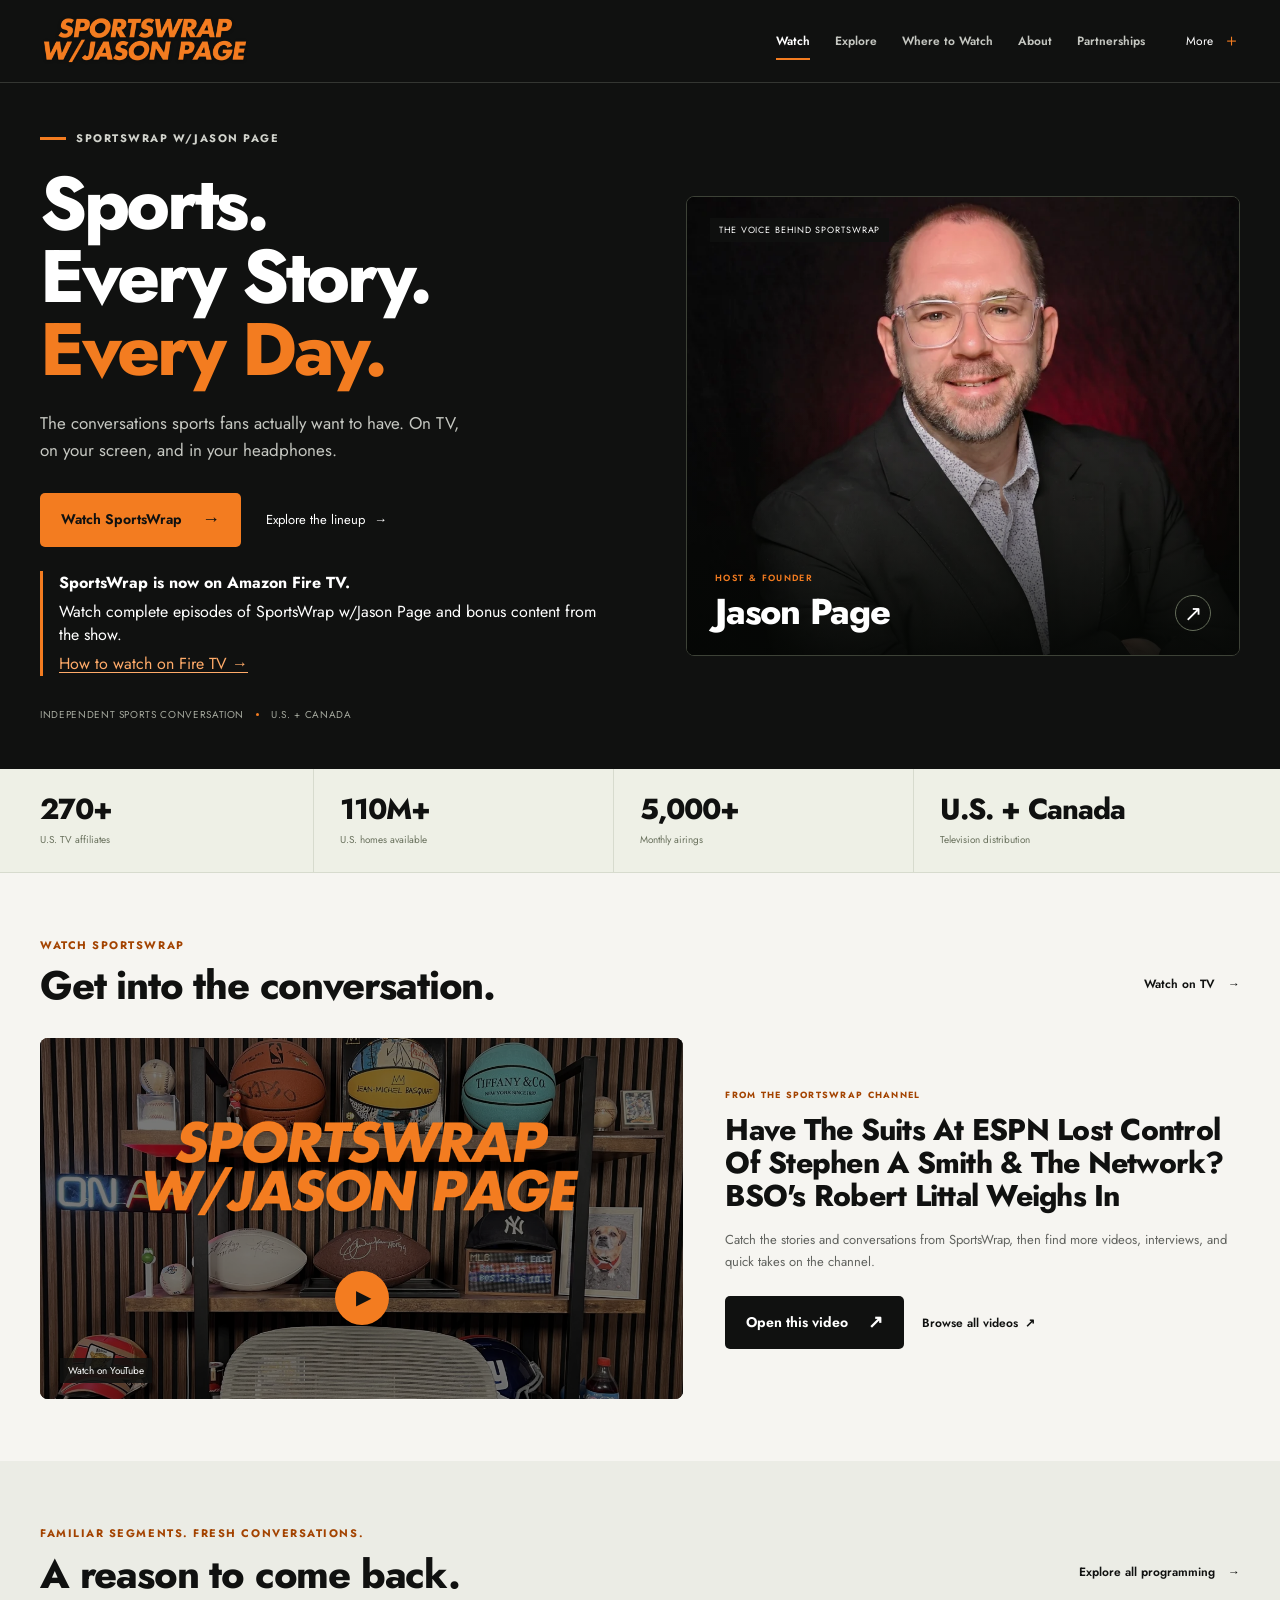
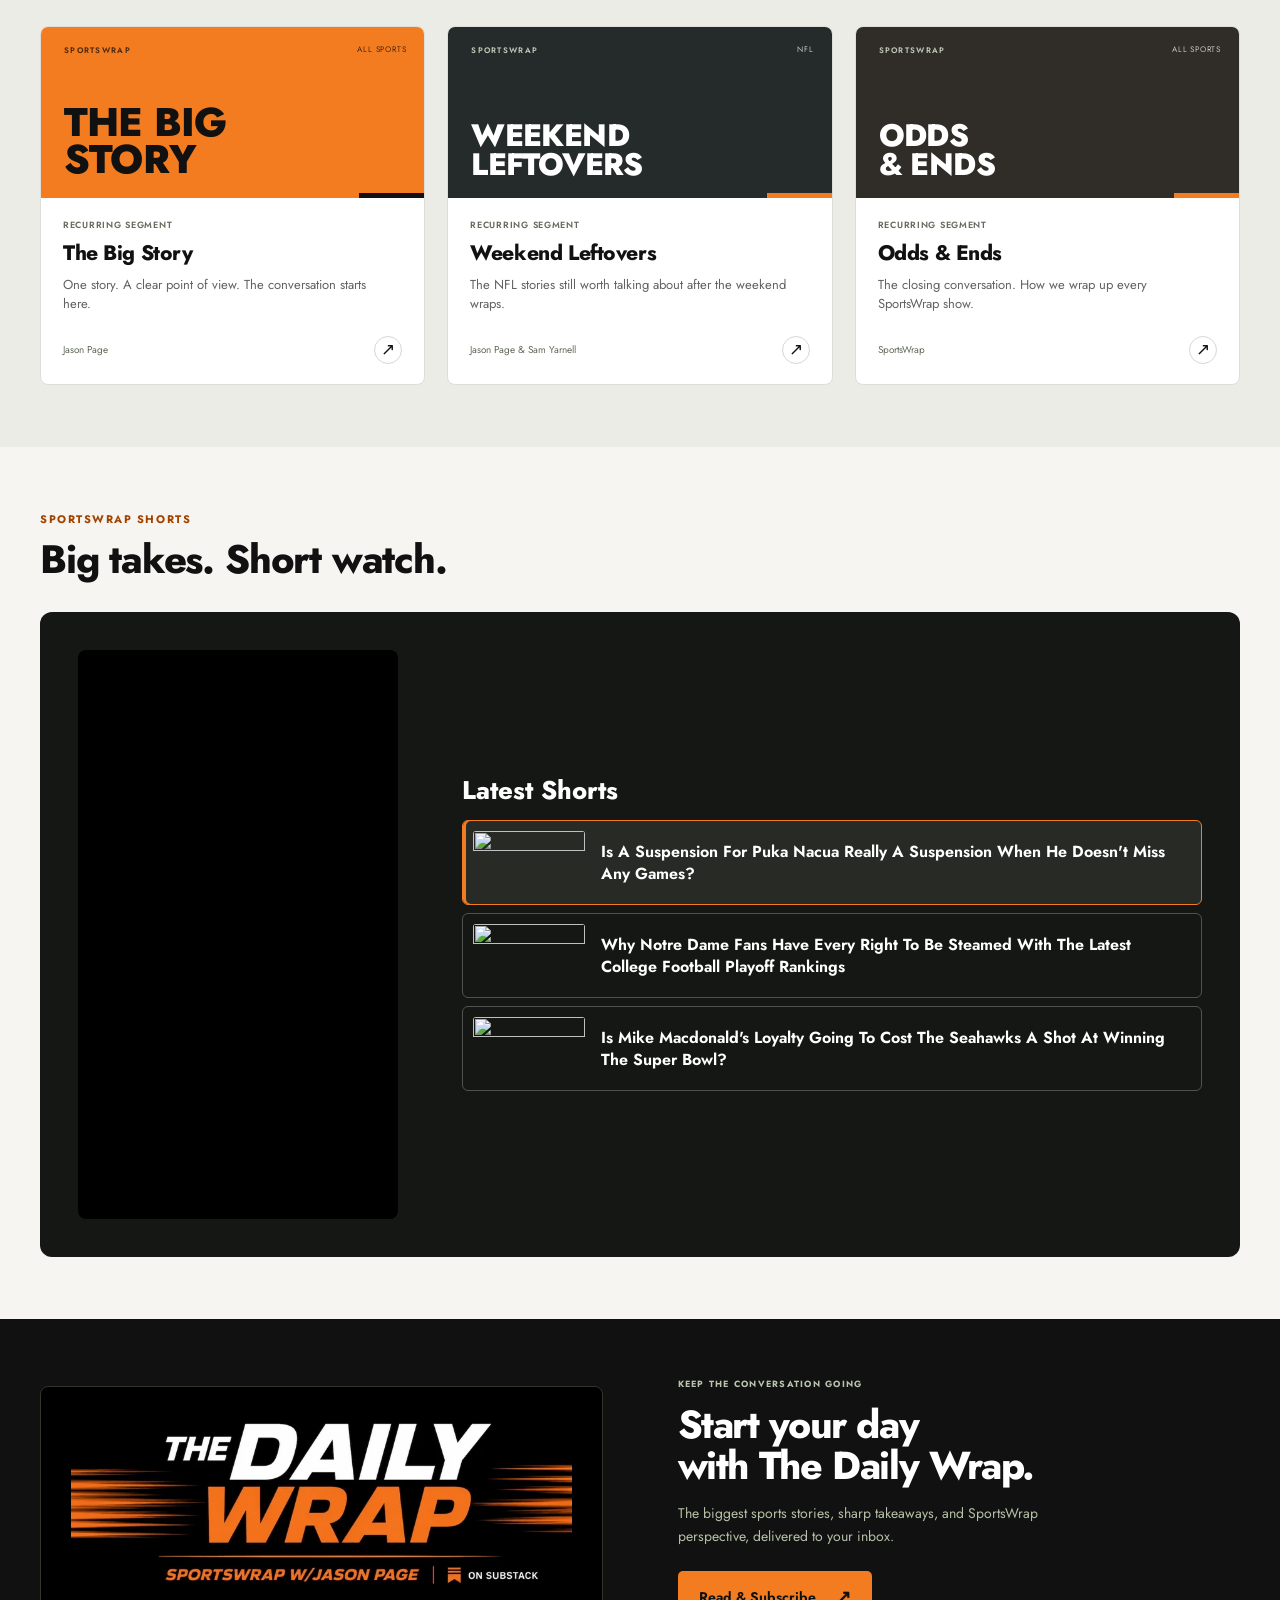
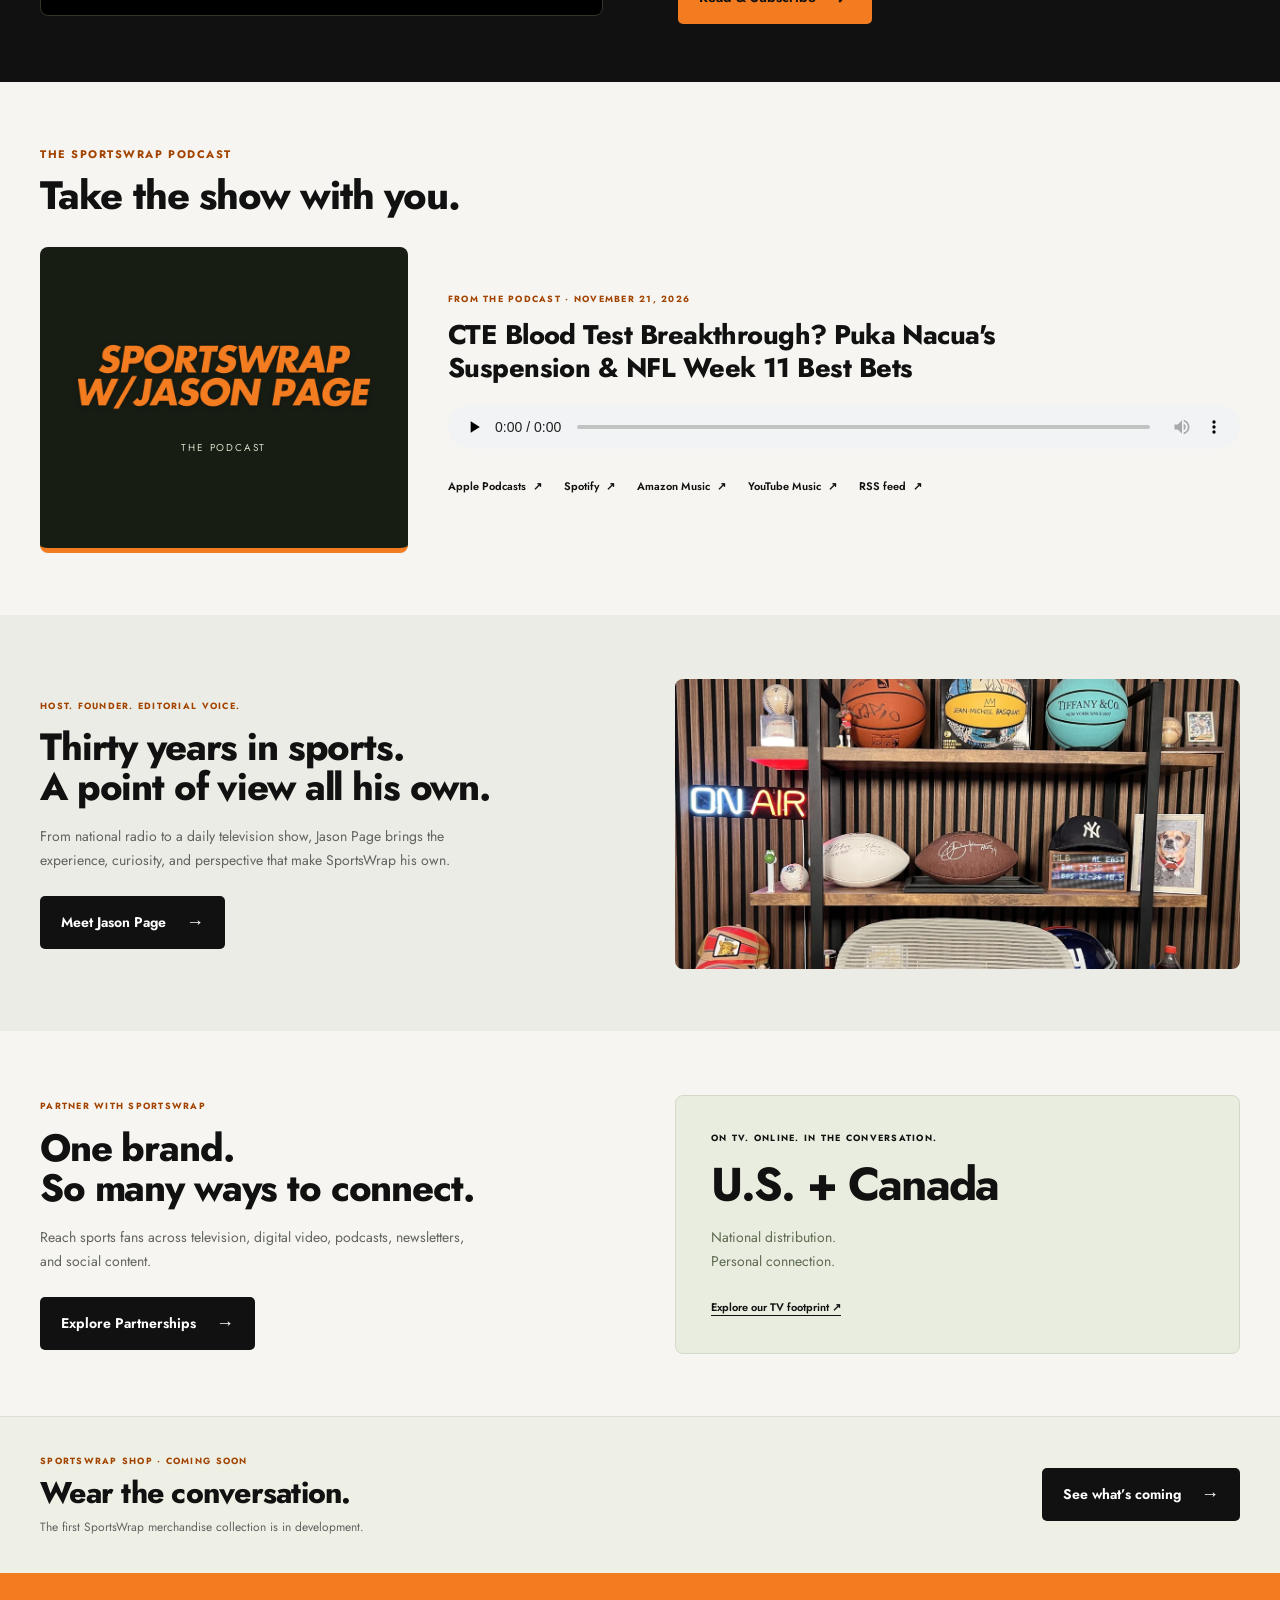
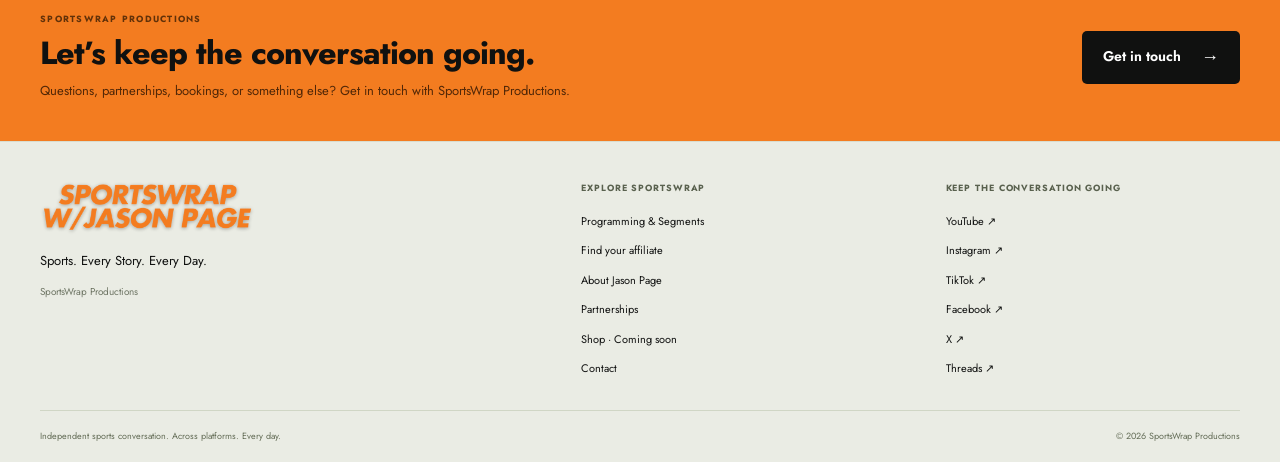
==== commit 6a0ab5fc: "Announce Amazon Fire TV availability and add viewing instructions" ====
--- a/index.html
+++ b/index.html
@@ -7,7 +7,7 @@
       gtag('config', 'G-JD4J3LBX82');
     </script>
 <script src="https://analytics.ahrefs.com/analytics.js" data-key="xGI+k0KJ4JuDkCXVIfGluQ" async></script>
-</head><body><a class="skip-link" href="#main">Skip to content</a><header class="site-header full-header"><div class="header-inner wrap"><a class="brand" href="index.html" aria-label="SportsWrap home"><img src="assets/show-logo.png" width="720" height="180" alt="SportsWrap w/Jason Page"></a><nav class="primary-nav" aria-label="Main navigation"><a class="nav-active" aria-current="page" href="index.html#watch">Watch</a><a  href="explore.html">Explore</a><a  href="find-your-affiliate.html">Where to Watch</a><a  href="about-jason-page.html">About</a><a  href="advertise.html">Partnerships</a></nav><details class="site-menu"><summary><span class="desktop-more">More</span><span class="mobile-more">Menu</span><span class="menu-symbol" aria-hidden="true">＋</span></summary><nav aria-label="More SportsWrap pages"><a class="mobile-link" href="index.html">Home</a><a class="mobile-link" href="index.html#watch">Watch</a><a class="mobile-link" href="explore.html">Explore</a><a class="mobile-link" href="find-your-affiliate.html">Where to Watch</a><a class="mobile-link" href="about-jason-page.html">About</a><a class="mobile-link" href="advertise.html">Partnerships</a><a href="index.html#shorts">SportsWrap Shorts</a><a href="index.html#listen">Listen to the podcast</a><a href="index.html#newsletter">The Daily Wrap</a><a href="shop.html">Shop · Coming soon</a><a href="contact.html">Contact</a></nav></details></div></header><main id="main"><section class="hero home-hero"><div class="hero-inner wrap"><div class="hero-copy"><p class="eyebrow"><span class="orange-dash" aria-hidden="true"></span>SportsWrap w/Jason Page</p><h1>Sports.<br>Every Story.<br><span>Every Day.</span></h1><p class="hero-description">The conversations sports fans actually want to have. On TV, on your screen, and in your headphones.</p><div class="hero-actions"><a class="button button-orange" href="#watch">Watch SportsWrap<span aria-hidden="true">→</span></a><a class="hero-watch" href="explore.html">Explore the lineup<span aria-hidden="true">→</span></a></div><div class="hero-meta"><span>Independent sports conversation</span><i aria-hidden="true"></i><span>U.S. + Canada</span></div></div><a class="host-feature" href="about-jason-page.html" aria-label="Meet Jason Page"><img src="assets/jason-page.webp" width="900" height="1117" alt="Jason Page, host and founder of SportsWrap" fetchpriority="high"><div class="host-shade"></div><span class="feature-label">The voice behind SportsWrap</span><div class="host-caption"><div><p>HOST & FOUNDER</p><h2>Jason Page</h2></div><span aria-hidden="true">↗</span></div></a></div></section><section class="reach-band" aria-label="SportsWrap distribution"><div class="wrap reach-grid"><div><strong>270+</strong><span>U.S. TV affiliates</span></div><div><strong>110M+</strong><span>U.S. homes available</span></div><div><strong>5,000+</strong><span>Monthly airings</span></div><div><strong>U.S. + Canada</strong><span>Television distribution</span></div></div></section><section class="wrap section-space" id="watch" aria-labelledby="home-watch-heading"><div class="section-heading"><div><p class="eyebrow ink-eyebrow">Watch SportsWrap</p><h2>Get into the conversation.</h2></div><a class="section-link" href="find-your-affiliate.html">Watch on TV<span aria-hidden="true">→</span></a></div><div class="watch-feature-grid"><div class="media-frame"><button type="button" class="media-play" data-video="1d6m-awUpFQ" data-title="49ers, Bills or Vikings: Who's REALLY the NFL's Best Team?" aria-label="Play 49ers, Bills or Vikings: Who's REALLY the NFL's Best Team?"><img src="assets/studio.webp" alt="" width="1200" height="709" loading="lazy"><span class="media-overlay"></span><span class="featured-wordmark" aria-hidden="true"><img src="assets/show-logo.png" width="720" height="180" alt=""></span><span class="large-play" aria-hidden="true">▶</span><span class="media-platform">Watch on YouTube</span></button></div><div class="feature-video-copy"><p class="eyebrow ink-eyebrow">From the SportsWrap channel</p><h3 id="home-watch-heading">49ers, Bills or Vikings: Who's REALLY the NFL's Best Team?</h3><p>Catch the stories and conversations from SportsWrap, then find more videos, interviews, and quick takes on the channel.</p><a class="button button-dark" href="https://www.youtube.com/watch?v=1d6m-awUpFQ" target="_blank" rel="noopener noreferrer">Open this video <span aria-hidden="true">↗</span><span class="sr-only"> (opens in a new tab)</span></a><a class="text-link" href="https://www.youtube.com/@SportsWrap/videos" target="_blank" rel="noopener noreferrer">Browse all videos <span aria-hidden="true">↗</span><span class="sr-only"> (opens in a new tab)</span></a></div></div></section><section class="soft-band"><div class="wrap section-space"><div class="section-heading"><div><p class="eyebrow ink-eyebrow">Familiar segments. Fresh conversations.</p><h2>A reason to come back.</h2></div><a class="section-link" href="explore.html">Explore all programming<span aria-hidden="true">→</span></a></div><div class="program-grid home-programs"><a class="program-card" href="explore.html?q=The%20Big%20Story#explore"><span class="card-art" aria-hidden="true"><span class="poster poster-big-story"><span class="poster-brand">SportsWrap</span><span class="poster-sport">All sports</span><span class="poster-title">The Big<br>Story</span></span></span><span class="card-body"><span class="card-kicker">Recurring segment</span><span class="card-title">The Big Story</span><span class="card-description">One story. A clear point of view. The conversation starts here.</span><span class="card-bottom"><span>Jason Page</span><span class="card-arrow" aria-hidden="true">↗</span></span></span></a><a class="program-card" href="explore.html?q=Weekend%20Leftovers#explore"><span class="card-art" aria-hidden="true"><span class="poster poster-leftovers"><span class="poster-brand">SportsWrap</span><span class="poster-sport">NFL</span><span class="poster-title">Weekend<br>Leftovers</span></span></span><span class="card-body"><span class="card-kicker">Recurring segment</span><span class="card-title">Weekend Leftovers</span><span class="card-description">The NFL stories still worth talking about after the weekend wraps.</span><span class="card-bottom"><span>Jason Page &amp; Sam Yarnell</span><span class="card-arrow" aria-hidden="true">↗</span></span></span></a><a class="program-card" href="explore.html?q=Odds%20%26%20Ends#explore"><span class="card-art" aria-hidden="true"><span class="poster poster-odds"><span class="poster-brand">SportsWrap</span><span class="poster-sport">All sports</span><span class="poster-title">Odds<br>& Ends</span></span></span><span class="card-body"><span class="card-kicker">Recurring segment</span><span class="card-title">Odds &amp; Ends</span><span class="card-description">The closing conversation. How we wrap up every SportsWrap show.</span><span class="card-bottom"><span>SportsWrap</span><span class="card-arrow" aria-hidden="true">↗</span></span></span></a></div></div></section><section class="wrap section-space" id="shorts">
+</head><body><a class="skip-link" href="#main">Skip to content</a><header class="site-header full-header"><div class="header-inner wrap"><a class="brand" href="index.html" aria-label="SportsWrap home"><img src="assets/show-logo.png" width="720" height="180" alt="SportsWrap w/Jason Page"></a><nav class="primary-nav" aria-label="Main navigation"><a class="nav-active" aria-current="page" href="index.html#watch">Watch</a><a  href="explore.html">Explore</a><a  href="find-your-affiliate.html">Where to Watch</a><a  href="about-jason-page.html">About</a><a  href="advertise.html">Partnerships</a></nav><details class="site-menu"><summary><span class="desktop-more">More</span><span class="mobile-more">Menu</span><span class="menu-symbol" aria-hidden="true">＋</span></summary><nav aria-label="More SportsWrap pages"><a class="mobile-link" href="index.html">Home</a><a class="mobile-link" href="index.html#watch">Watch</a><a class="mobile-link" href="explore.html">Explore</a><a class="mobile-link" href="find-your-affiliate.html">Where to Watch</a><a class="mobile-link" href="about-jason-page.html">About</a><a class="mobile-link" href="advertise.html">Partnerships</a><a href="index.html#shorts">SportsWrap Shorts</a><a href="index.html#listen">Listen to the podcast</a><a href="index.html#newsletter">The Daily Wrap</a><a href="shop.html">Shop · Coming soon</a><a href="contact.html">Contact</a></nav></details></div></header><main id="main"><section class="hero home-hero"><div class="hero-inner wrap"><div class="hero-copy"><p class="eyebrow"><span class="orange-dash" aria-hidden="true"></span>SportsWrap w/Jason Page</p><h1>Sports.<br>Every Story.<br><span>Every Day.</span></h1><p class="hero-description">The conversations sports fans actually want to have. On TV, on your screen, and in your headphones.</p><div class="hero-actions"><a class="button button-orange" href="#watch">Watch SportsWrap<span aria-hidden="true">→</span></a><a class="hero-watch" href="explore.html">Explore the lineup<span aria-hidden="true">→</span></a></div><aside class="fire-tv-news"><strong>SportsWrap is now on Amazon Fire TV.</strong><p>Watch complete episodes of SportsWrap w/Jason Page and bonus content from the show.</p><a href="find-your-affiliate.html#fire-tv">How to watch on Fire TV <span aria-hidden="true">→</span></a></aside><div class="hero-meta"><span>Independent sports conversation</span><i aria-hidden="true"></i><span>U.S. + Canada</span></div></div><a class="host-feature" href="about-jason-page.html" aria-label="Meet Jason Page"><img src="assets/jason-page.webp" width="900" height="1117" alt="Jason Page, host and founder of SportsWrap" fetchpriority="high"><div class="host-shade"></div><span class="feature-label">The voice behind SportsWrap</span><div class="host-caption"><div><p>HOST & FOUNDER</p><h2>Jason Page</h2></div><span aria-hidden="true">↗</span></div></a></div></section><section class="reach-band" aria-label="SportsWrap distribution"><div class="wrap reach-grid"><div><strong>270+</strong><span>U.S. TV affiliates</span></div><div><strong>110M+</strong><span>U.S. homes available</span></div><div><strong>5,000+</strong><span>Monthly airings</span></div><div><strong>U.S. + Canada</strong><span>Television distribution</span></div></div></section><section class="wrap section-space" id="watch" aria-labelledby="home-watch-heading"><div class="section-heading"><div><p class="eyebrow ink-eyebrow">Watch SportsWrap</p><h2>Get into the conversation.</h2></div><a class="section-link" href="find-your-affiliate.html">Watch on TV<span aria-hidden="true">→</span></a></div><div class="watch-feature-grid"><div class="media-frame"><button type="button" class="media-play" data-video="1d6m-awUpFQ" data-title="49ers, Bills or Vikings: Who's REALLY the NFL's Best Team?" aria-label="Play 49ers, Bills or Vikings: Who's REALLY the NFL's Best Team?"><img src="assets/studio.webp" alt="" width="1200" height="709" loading="lazy"><span class="media-overlay"></span><span class="featured-wordmark" aria-hidden="true"><img src="assets/show-logo.png" width="720" height="180" alt=""></span><span class="large-play" aria-hidden="true">▶</span><span class="media-platform">Watch on YouTube</span></button></div><div class="feature-video-copy"><p class="eyebrow ink-eyebrow">From the SportsWrap channel</p><h3 id="home-watch-heading">49ers, Bills or Vikings: Who's REALLY the NFL's Best Team?</h3><p>Catch the stories and conversations from SportsWrap, then find more videos, interviews, and quick takes on the channel.</p><a class="button button-dark" href="https://www.youtube.com/watch?v=1d6m-awUpFQ" target="_blank" rel="noopener noreferrer">Open this video <span aria-hidden="true">↗</span><span class="sr-only"> (opens in a new tab)</span></a><a class="text-link" href="https://www.youtube.com/@SportsWrap/videos" target="_blank" rel="noopener noreferrer">Browse all videos <span aria-hidden="true">↗</span><span class="sr-only"> (opens in a new tab)</span></a></div></div></section><section class="soft-band"><div class="wrap section-space"><div class="section-heading"><div><p class="eyebrow ink-eyebrow">Familiar segments. Fresh conversations.</p><h2>A reason to come back.</h2></div><a class="section-link" href="explore.html">Explore all programming<span aria-hidden="true">→</span></a></div><div class="program-grid home-programs"><a class="program-card" href="explore.html?q=The%20Big%20Story#explore"><span class="card-art" aria-hidden="true"><span class="poster poster-big-story"><span class="poster-brand">SportsWrap</span><span class="poster-sport">All sports</span><span class="poster-title">The Big<br>Story</span></span></span><span class="card-body"><span class="card-kicker">Recurring segment</span><span class="card-title">The Big Story</span><span class="card-description">One story. A clear point of view. The conversation starts here.</span><span class="card-bottom"><span>Jason Page</span><span class="card-arrow" aria-hidden="true">↗</span></span></span></a><a class="program-card" href="explore.html?q=Weekend%20Leftovers#explore"><span class="card-art" aria-hidden="true"><span class="poster poster-leftovers"><span class="poster-brand">SportsWrap</span><span class="poster-sport">NFL</span><span class="poster-title">Weekend<br>Leftovers</span></span></span><span class="card-body"><span class="card-kicker">Recurring segment</span><span class="card-title">Weekend Leftovers</span><span class="card-description">The NFL stories still worth talking about after the weekend wraps.</span><span class="card-bottom"><span>Jason Page &amp; Sam Yarnell</span><span class="card-arrow" aria-hidden="true">↗</span></span></span></a><a class="program-card" href="explore.html?q=Odds%20%26%20Ends#explore"><span class="card-art" aria-hidden="true"><span class="poster poster-odds"><span class="poster-brand">SportsWrap</span><span class="poster-sport">All sports</span><span class="poster-title">Odds<br>& Ends</span></span></span><span class="card-body"><span class="card-kicker">Recurring segment</span><span class="card-title">Odds &amp; Ends</span><span class="card-description">The closing conversation. How we wrap up every SportsWrap show.</span><span class="card-bottom"><span>SportsWrap</span><span class="card-arrow" aria-hidden="true">↗</span></span></span></a></div></div></section><section class="wrap section-space" id="shorts">
   <div class="section-heading"><div><p class="eyebrow ink-eyebrow">SportsWrap Shorts</p><h2>Big takes. Short watch.</h2></div></div>
   <div class="shorts-studio">
     <iframe id="short-player" title="SportsWrap Shorts player" src="https://www.youtube-nocookie.com/embed/Qm3pbOtu5Cs?playsinline=1&amp;list=PLaJljr_tBa-7VlfTLBbHT4IAKLidJIxi3" loading="lazy" allow="autoplay; encrypted-media; fullscreen; picture-in-picture" allowfullscreen referrerpolicy="strict-origin-when-cross-origin"></iframe>
--- a/site.css
+++ b/site.css
@@ -84,3 +84,8 @@
 .short-choice:hover {background:#30342e}
 .short-choice:focus-visible {outline:3px solid white;outline-offset:2px}
 @media(max-width:650px){.shorts-studio{grid-template-columns:1fr}#short-player{width:min(100%,320px,45svh);min-width:min(200px,100%);margin:auto}}
+
+.fire-tv-news { margin-top: 1.5rem; padding-left: 1rem; border-left: 3px solid var(--orange); color: #fff; }
+.fire-tv-news p { margin: .35rem 0; line-height: 1.45; }
+.fire-tv-news a, .watch-copy .fire-tv-link { color: #ffab69; text-decoration: underline; text-underline-offset: .2em; }
+#fire-tv { scroll-margin-top: 6rem; }
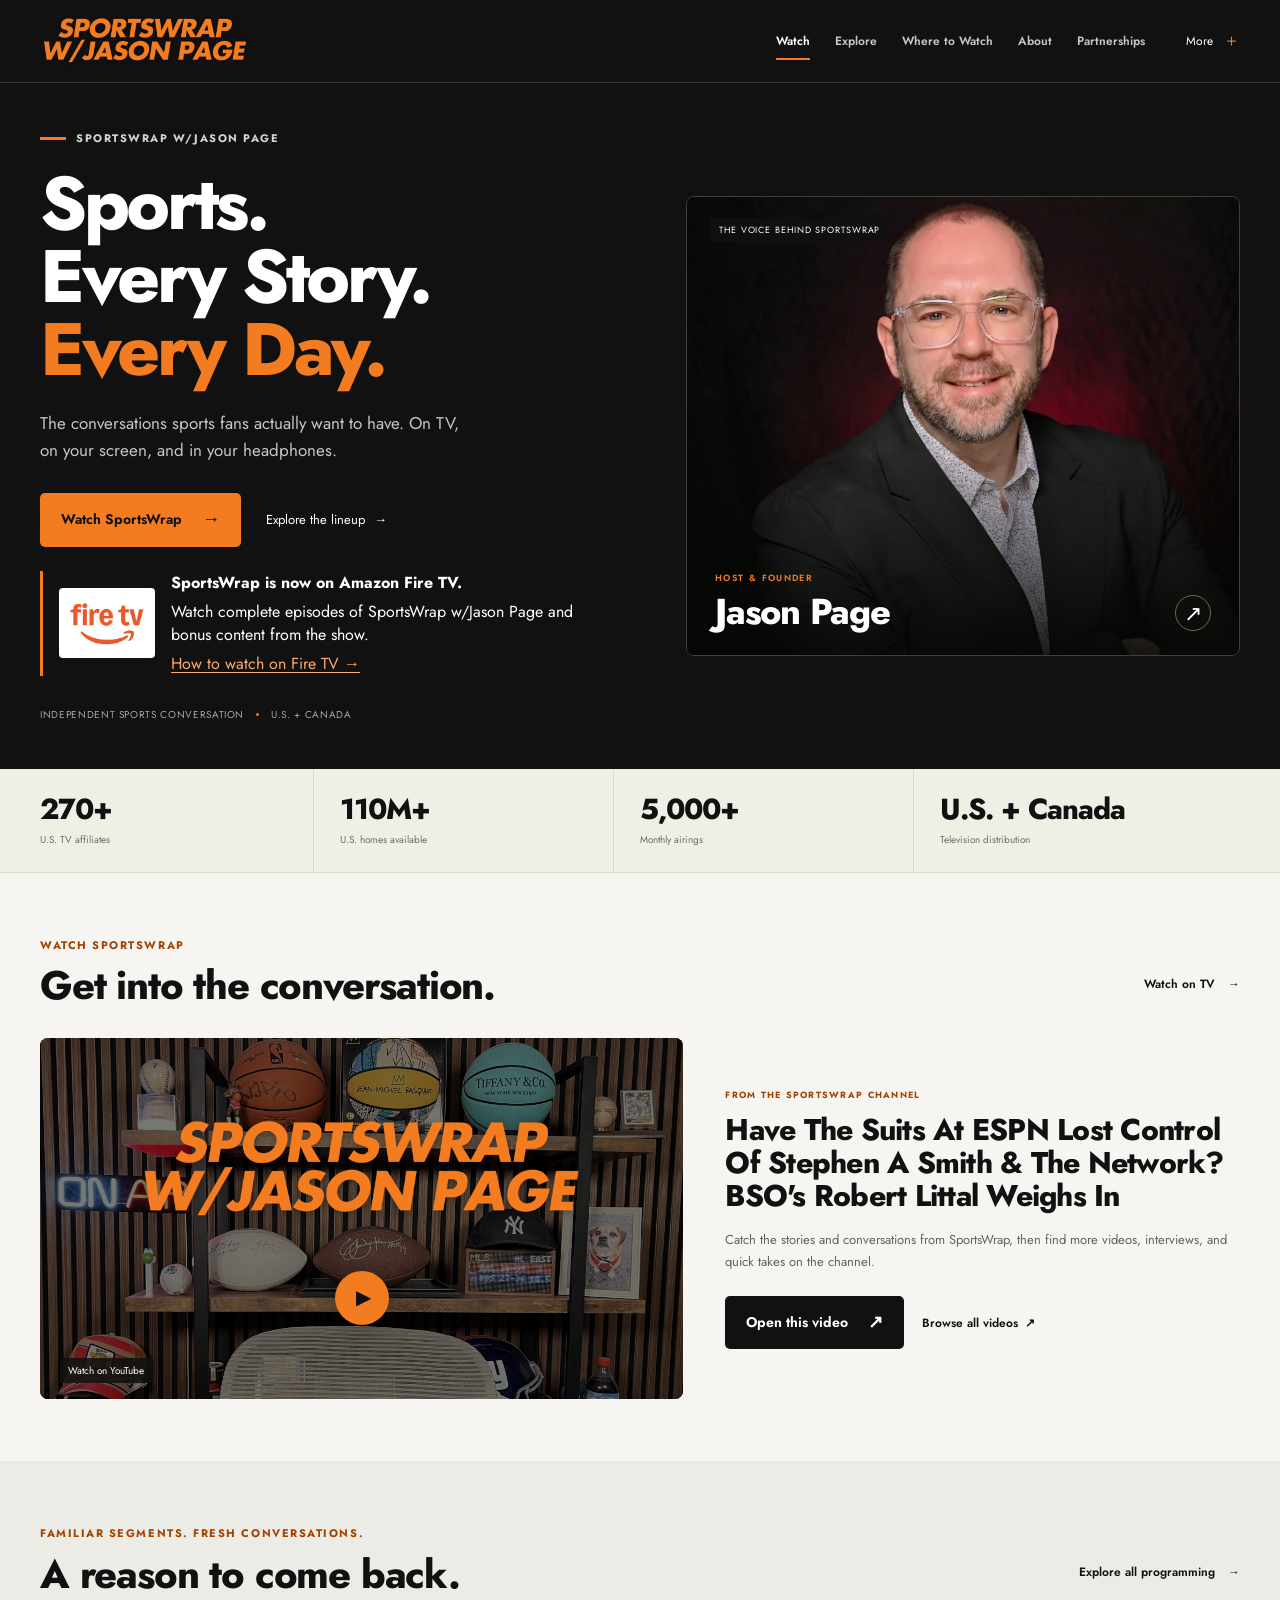
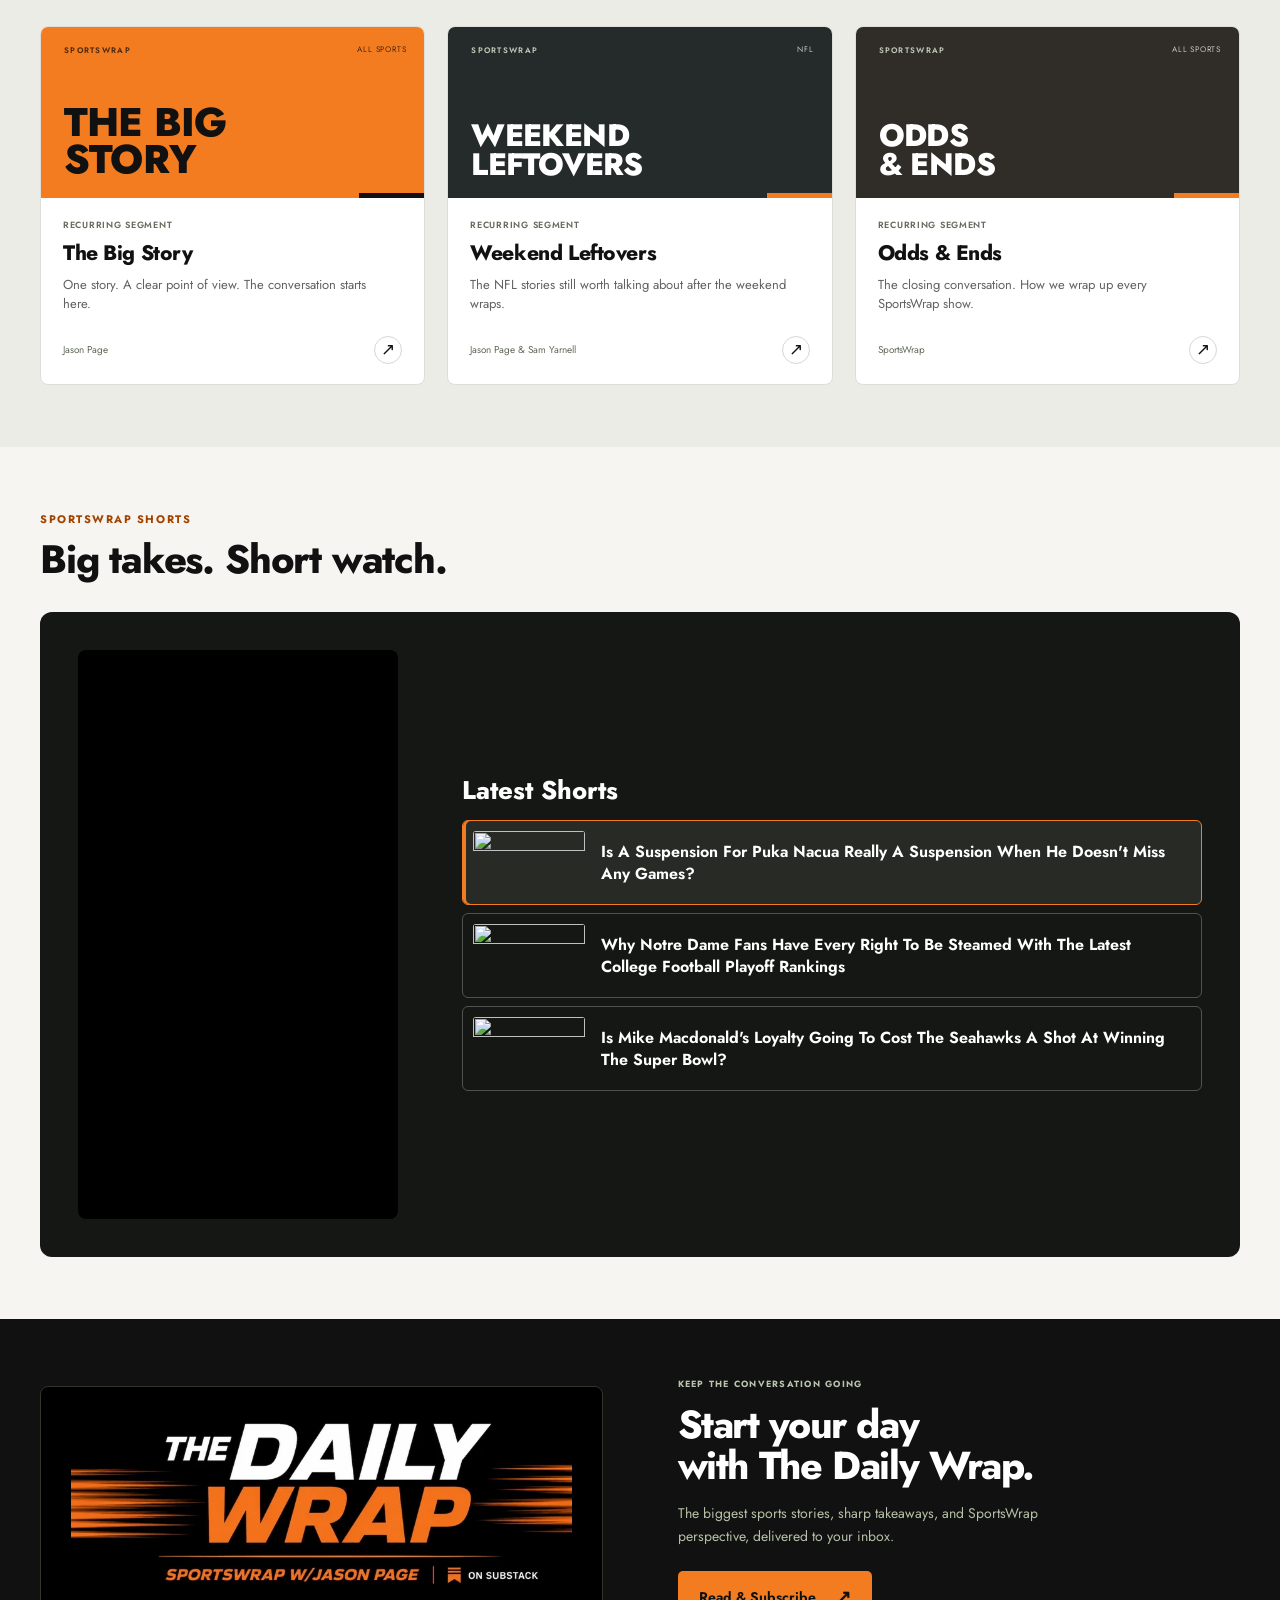
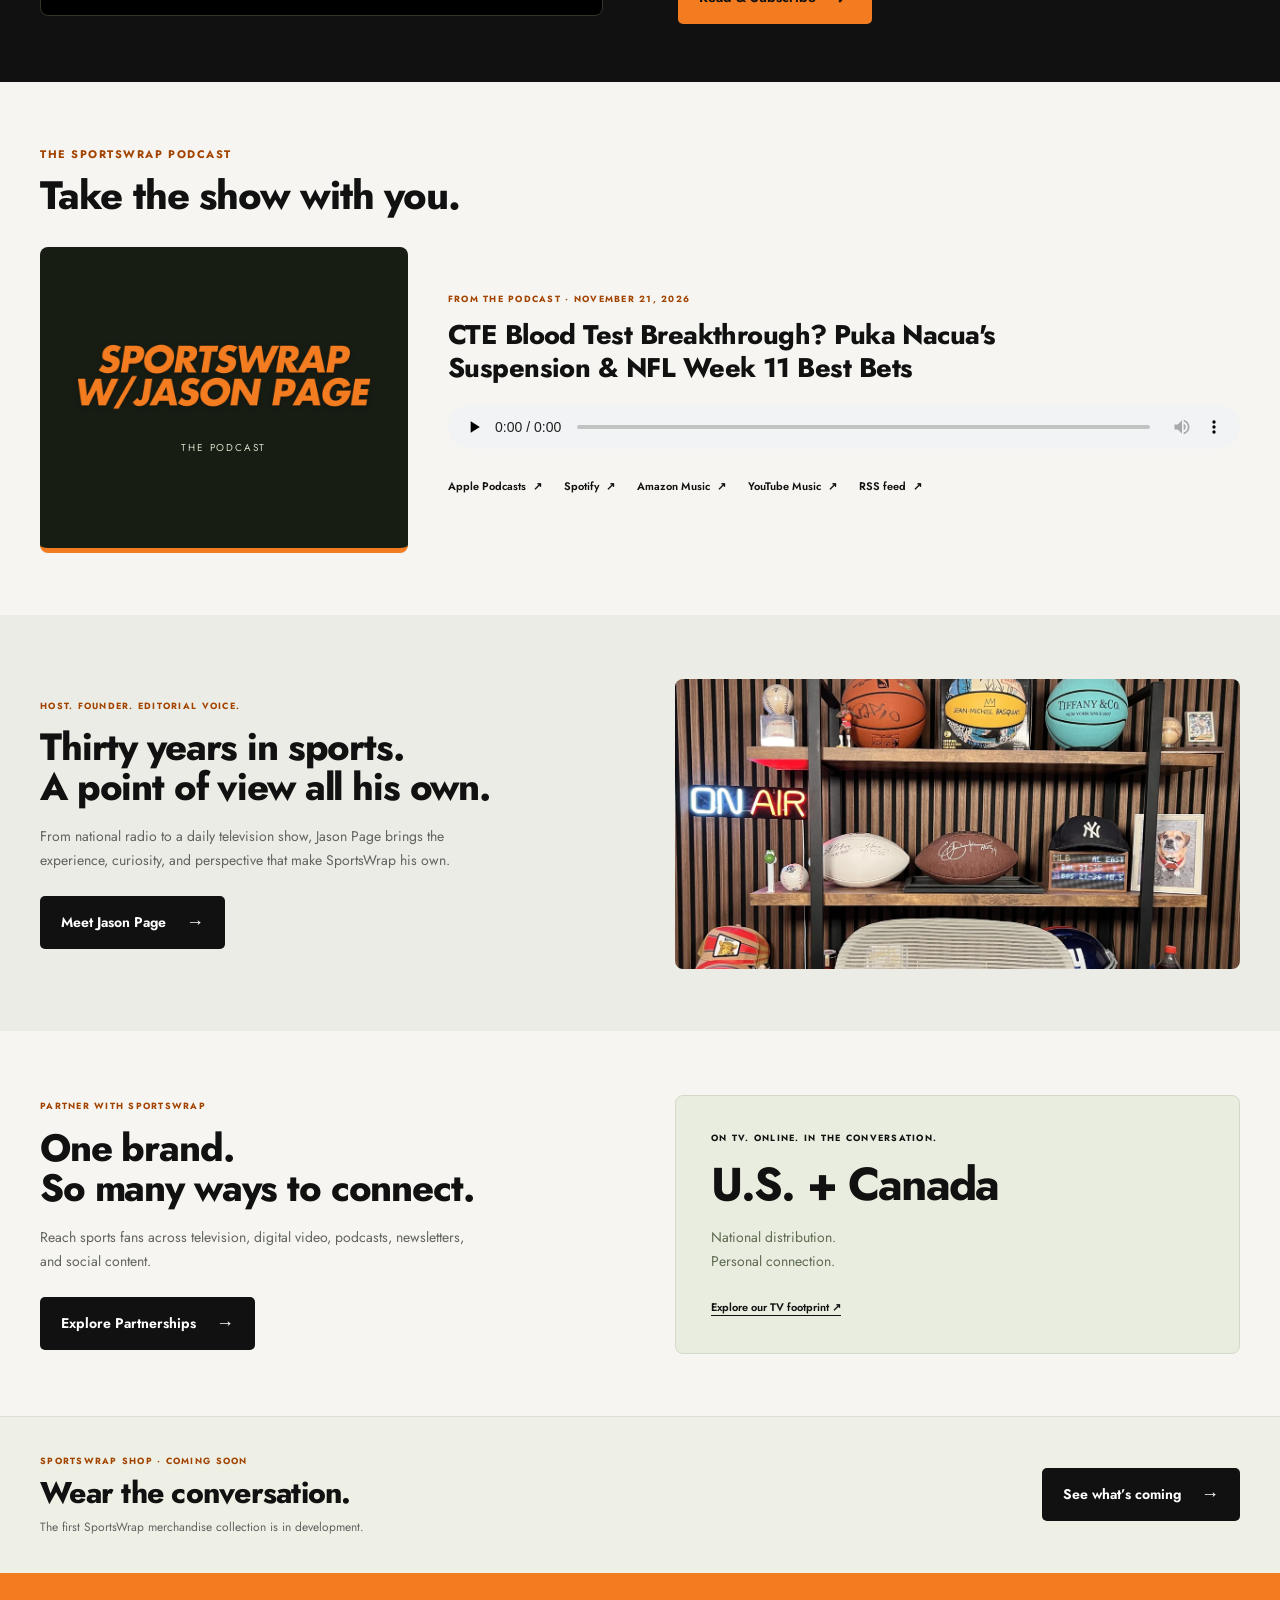
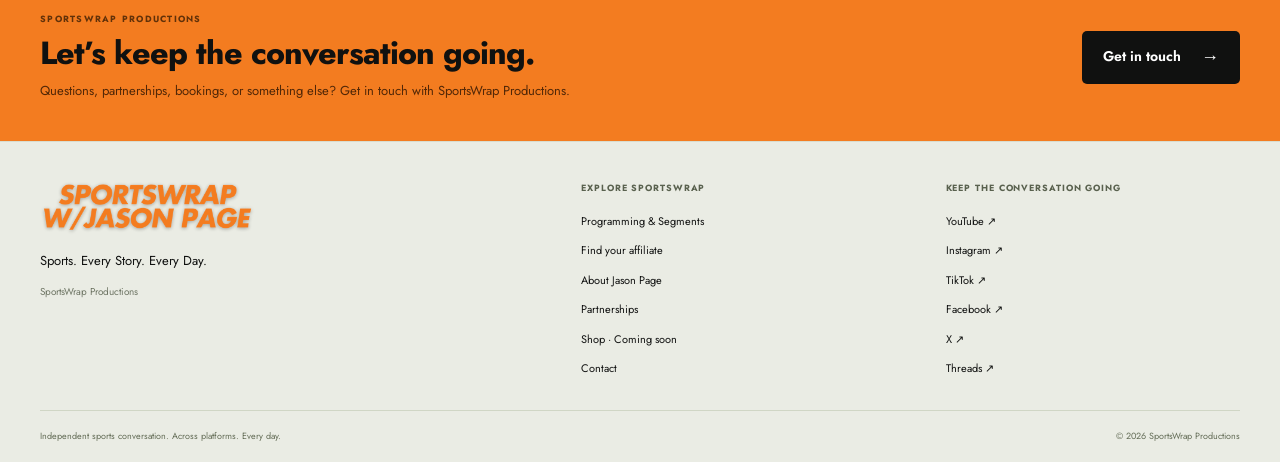
==== commit c74905d5: "Add official Fire TV logo beside the homepage announcement" ====
--- a/index.html
+++ b/index.html
@@ -7,7 +7,7 @@
       gtag('config', 'G-JD4J3LBX82');
     </script>
 <script src="https://analytics.ahrefs.com/analytics.js" data-key="xGI+k0KJ4JuDkCXVIfGluQ" async></script>
-</head><body><a class="skip-link" href="#main">Skip to content</a><header class="site-header full-header"><div class="header-inner wrap"><a class="brand" href="index.html" aria-label="SportsWrap home"><img src="assets/show-logo.png" width="720" height="180" alt="SportsWrap w/Jason Page"></a><nav class="primary-nav" aria-label="Main navigation"><a class="nav-active" aria-current="page" href="index.html#watch">Watch</a><a  href="explore.html">Explore</a><a  href="find-your-affiliate.html">Where to Watch</a><a  href="about-jason-page.html">About</a><a  href="advertise.html">Partnerships</a></nav><details class="site-menu"><summary><span class="desktop-more">More</span><span class="mobile-more">Menu</span><span class="menu-symbol" aria-hidden="true">＋</span></summary><nav aria-label="More SportsWrap pages"><a class="mobile-link" href="index.html">Home</a><a class="mobile-link" href="index.html#watch">Watch</a><a class="mobile-link" href="explore.html">Explore</a><a class="mobile-link" href="find-your-affiliate.html">Where to Watch</a><a class="mobile-link" href="about-jason-page.html">About</a><a class="mobile-link" href="advertise.html">Partnerships</a><a href="index.html#shorts">SportsWrap Shorts</a><a href="index.html#listen">Listen to the podcast</a><a href="index.html#newsletter">The Daily Wrap</a><a href="shop.html">Shop · Coming soon</a><a href="contact.html">Contact</a></nav></details></div></header><main id="main"><section class="hero home-hero"><div class="hero-inner wrap"><div class="hero-copy"><p class="eyebrow"><span class="orange-dash" aria-hidden="true"></span>SportsWrap w/Jason Page</p><h1>Sports.<br>Every Story.<br><span>Every Day.</span></h1><p class="hero-description">The conversations sports fans actually want to have. On TV, on your screen, and in your headphones.</p><div class="hero-actions"><a class="button button-orange" href="#watch">Watch SportsWrap<span aria-hidden="true">→</span></a><a class="hero-watch" href="explore.html">Explore the lineup<span aria-hidden="true">→</span></a></div><aside class="fire-tv-news"><strong>SportsWrap is now on Amazon Fire TV.</strong><p>Watch complete episodes of SportsWrap w/Jason Page and bonus content from the show.</p><a href="find-your-affiliate.html#fire-tv">How to watch on Fire TV <span aria-hidden="true">→</span></a></aside><div class="hero-meta"><span>Independent sports conversation</span><i aria-hidden="true"></i><span>U.S. + Canada</span></div></div><a class="host-feature" href="about-jason-page.html" aria-label="Meet Jason Page"><img src="assets/jason-page.webp" width="900" height="1117" alt="Jason Page, host and founder of SportsWrap" fetchpriority="high"><div class="host-shade"></div><span class="feature-label">The voice behind SportsWrap</span><div class="host-caption"><div><p>HOST & FOUNDER</p><h2>Jason Page</h2></div><span aria-hidden="true">↗</span></div></a></div></section><section class="reach-band" aria-label="SportsWrap distribution"><div class="wrap reach-grid"><div><strong>270+</strong><span>U.S. TV affiliates</span></div><div><strong>110M+</strong><span>U.S. homes available</span></div><div><strong>5,000+</strong><span>Monthly airings</span></div><div><strong>U.S. + Canada</strong><span>Television distribution</span></div></div></section><section class="wrap section-space" id="watch" aria-labelledby="home-watch-heading"><div class="section-heading"><div><p class="eyebrow ink-eyebrow">Watch SportsWrap</p><h2>Get into the conversation.</h2></div><a class="section-link" href="find-your-affiliate.html">Watch on TV<span aria-hidden="true">→</span></a></div><div class="watch-feature-grid"><div class="media-frame"><button type="button" class="media-play" data-video="1d6m-awUpFQ" data-title="49ers, Bills or Vikings: Who's REALLY the NFL's Best Team?" aria-label="Play 49ers, Bills or Vikings: Who's REALLY the NFL's Best Team?"><img src="assets/studio.webp" alt="" width="1200" height="709" loading="lazy"><span class="media-overlay"></span><span class="featured-wordmark" aria-hidden="true"><img src="assets/show-logo.png" width="720" height="180" alt=""></span><span class="large-play" aria-hidden="true">▶</span><span class="media-platform">Watch on YouTube</span></button></div><div class="feature-video-copy"><p class="eyebrow ink-eyebrow">From the SportsWrap channel</p><h3 id="home-watch-heading">49ers, Bills or Vikings: Who's REALLY the NFL's Best Team?</h3><p>Catch the stories and conversations from SportsWrap, then find more videos, interviews, and quick takes on the channel.</p><a class="button button-dark" href="https://www.youtube.com/watch?v=1d6m-awUpFQ" target="_blank" rel="noopener noreferrer">Open this video <span aria-hidden="true">↗</span><span class="sr-only"> (opens in a new tab)</span></a><a class="text-link" href="https://www.youtube.com/@SportsWrap/videos" target="_blank" rel="noopener noreferrer">Browse all videos <span aria-hidden="true">↗</span><span class="sr-only"> (opens in a new tab)</span></a></div></div></section><section class="soft-band"><div class="wrap section-space"><div class="section-heading"><div><p class="eyebrow ink-eyebrow">Familiar segments. Fresh conversations.</p><h2>A reason to come back.</h2></div><a class="section-link" href="explore.html">Explore all programming<span aria-hidden="true">→</span></a></div><div class="program-grid home-programs"><a class="program-card" href="explore.html?q=The%20Big%20Story#explore"><span class="card-art" aria-hidden="true"><span class="poster poster-big-story"><span class="poster-brand">SportsWrap</span><span class="poster-sport">All sports</span><span class="poster-title">The Big<br>Story</span></span></span><span class="card-body"><span class="card-kicker">Recurring segment</span><span class="card-title">The Big Story</span><span class="card-description">One story. A clear point of view. The conversation starts here.</span><span class="card-bottom"><span>Jason Page</span><span class="card-arrow" aria-hidden="true">↗</span></span></span></a><a class="program-card" href="explore.html?q=Weekend%20Leftovers#explore"><span class="card-art" aria-hidden="true"><span class="poster poster-leftovers"><span class="poster-brand">SportsWrap</span><span class="poster-sport">NFL</span><span class="poster-title">Weekend<br>Leftovers</span></span></span><span class="card-body"><span class="card-kicker">Recurring segment</span><span class="card-title">Weekend Leftovers</span><span class="card-description">The NFL stories still worth talking about after the weekend wraps.</span><span class="card-bottom"><span>Jason Page &amp; Sam Yarnell</span><span class="card-arrow" aria-hidden="true">↗</span></span></span></a><a class="program-card" href="explore.html?q=Odds%20%26%20Ends#explore"><span class="card-art" aria-hidden="true"><span class="poster poster-odds"><span class="poster-brand">SportsWrap</span><span class="poster-sport">All sports</span><span class="poster-title">Odds<br>& Ends</span></span></span><span class="card-body"><span class="card-kicker">Recurring segment</span><span class="card-title">Odds &amp; Ends</span><span class="card-description">The closing conversation. How we wrap up every SportsWrap show.</span><span class="card-bottom"><span>SportsWrap</span><span class="card-arrow" aria-hidden="true">↗</span></span></span></a></div></div></section><section class="wrap section-space" id="shorts">
+</head><body><a class="skip-link" href="#main">Skip to content</a><header class="site-header full-header"><div class="header-inner wrap"><a class="brand" href="index.html" aria-label="SportsWrap home"><img src="assets/show-logo.png" width="720" height="180" alt="SportsWrap w/Jason Page"></a><nav class="primary-nav" aria-label="Main navigation"><a class="nav-active" aria-current="page" href="index.html#watch">Watch</a><a  href="explore.html">Explore</a><a  href="find-your-affiliate.html">Where to Watch</a><a  href="about-jason-page.html">About</a><a  href="advertise.html">Partnerships</a></nav><details class="site-menu"><summary><span class="desktop-more">More</span><span class="mobile-more">Menu</span><span class="menu-symbol" aria-hidden="true">＋</span></summary><nav aria-label="More SportsWrap pages"><a class="mobile-link" href="index.html">Home</a><a class="mobile-link" href="index.html#watch">Watch</a><a class="mobile-link" href="explore.html">Explore</a><a class="mobile-link" href="find-your-affiliate.html">Where to Watch</a><a class="mobile-link" href="about-jason-page.html">About</a><a class="mobile-link" href="advertise.html">Partnerships</a><a href="index.html#shorts">SportsWrap Shorts</a><a href="index.html#listen">Listen to the podcast</a><a href="index.html#newsletter">The Daily Wrap</a><a href="shop.html">Shop · Coming soon</a><a href="contact.html">Contact</a></nav></details></div></header><main id="main"><section class="hero home-hero"><div class="hero-inner wrap"><div class="hero-copy"><p class="eyebrow"><span class="orange-dash" aria-hidden="true"></span>SportsWrap w/Jason Page</p><h1>Sports.<br>Every Story.<br><span>Every Day.</span></h1><p class="hero-description">The conversations sports fans actually want to have. On TV, on your screen, and in your headphones.</p><div class="hero-actions"><a class="button button-orange" href="#watch">Watch SportsWrap<span aria-hidden="true">→</span></a><a class="hero-watch" href="explore.html">Explore the lineup<span aria-hidden="true">→</span></a></div><aside class="fire-tv-news"><img class="fire-tv-logo" src="assets/fire-tv-logo.webp" alt="" width="288" height="211"><div><strong>SportsWrap is now on Amazon Fire TV.</strong><p>Watch complete episodes of SportsWrap w/Jason Page and bonus content from the show.</p><a href="find-your-affiliate.html#fire-tv">How to watch on Fire TV <span aria-hidden="true">→</span></a></div></aside><div class="hero-meta"><span>Independent sports conversation</span><i aria-hidden="true"></i><span>U.S. + Canada</span></div></div><a class="host-feature" href="about-jason-page.html" aria-label="Meet Jason Page"><img src="assets/jason-page.webp" width="900" height="1117" alt="Jason Page, host and founder of SportsWrap" fetchpriority="high"><div class="host-shade"></div><span class="feature-label">The voice behind SportsWrap</span><div class="host-caption"><div><p>HOST & FOUNDER</p><h2>Jason Page</h2></div><span aria-hidden="true">↗</span></div></a></div></section><section class="reach-band" aria-label="SportsWrap distribution"><div class="wrap reach-grid"><div><strong>270+</strong><span>U.S. TV affiliates</span></div><div><strong>110M+</strong><span>U.S. homes available</span></div><div><strong>5,000+</strong><span>Monthly airings</span></div><div><strong>U.S. + Canada</strong><span>Television distribution</span></div></div></section><section class="wrap section-space" id="watch" aria-labelledby="home-watch-heading"><div class="section-heading"><div><p class="eyebrow ink-eyebrow">Watch SportsWrap</p><h2>Get into the conversation.</h2></div><a class="section-link" href="find-your-affiliate.html">Watch on TV<span aria-hidden="true">→</span></a></div><div class="watch-feature-grid"><div class="media-frame"><button type="button" class="media-play" data-video="1d6m-awUpFQ" data-title="49ers, Bills or Vikings: Who's REALLY the NFL's Best Team?" aria-label="Play 49ers, Bills or Vikings: Who's REALLY the NFL's Best Team?"><img src="assets/studio.webp" alt="" width="1200" height="709" loading="lazy"><span class="media-overlay"></span><span class="featured-wordmark" aria-hidden="true"><img src="assets/show-logo.png" width="720" height="180" alt=""></span><span class="large-play" aria-hidden="true">▶</span><span class="media-platform">Watch on YouTube</span></button></div><div class="feature-video-copy"><p class="eyebrow ink-eyebrow">From the SportsWrap channel</p><h3 id="home-watch-heading">49ers, Bills or Vikings: Who's REALLY the NFL's Best Team?</h3><p>Catch the stories and conversations from SportsWrap, then find more videos, interviews, and quick takes on the channel.</p><a class="button button-dark" href="https://www.youtube.com/watch?v=1d6m-awUpFQ" target="_blank" rel="noopener noreferrer">Open this video <span aria-hidden="true">↗</span><span class="sr-only"> (opens in a new tab)</span></a><a class="text-link" href="https://www.youtube.com/@SportsWrap/videos" target="_blank" rel="noopener noreferrer">Browse all videos <span aria-hidden="true">↗</span><span class="sr-only"> (opens in a new tab)</span></a></div></div></section><section class="soft-band"><div class="wrap section-space"><div class="section-heading"><div><p class="eyebrow ink-eyebrow">Familiar segments. Fresh conversations.</p><h2>A reason to come back.</h2></div><a class="section-link" href="explore.html">Explore all programming<span aria-hidden="true">→</span></a></div><div class="program-grid home-programs"><a class="program-card" href="explore.html?q=The%20Big%20Story#explore"><span class="card-art" aria-hidden="true"><span class="poster poster-big-story"><span class="poster-brand">SportsWrap</span><span class="poster-sport">All sports</span><span class="poster-title">The Big<br>Story</span></span></span><span class="card-body"><span class="card-kicker">Recurring segment</span><span class="card-title">The Big Story</span><span class="card-description">One story. A clear point of view. The conversation starts here.</span><span class="card-bottom"><span>Jason Page</span><span class="card-arrow" aria-hidden="true">↗</span></span></span></a><a class="program-card" href="explore.html?q=Weekend%20Leftovers#explore"><span class="card-art" aria-hidden="true"><span class="poster poster-leftovers"><span class="poster-brand">SportsWrap</span><span class="poster-sport">NFL</span><span class="poster-title">Weekend<br>Leftovers</span></span></span><span class="card-body"><span class="card-kicker">Recurring segment</span><span class="card-title">Weekend Leftovers</span><span class="card-description">The NFL stories still worth talking about after the weekend wraps.</span><span class="card-bottom"><span>Jason Page &amp; Sam Yarnell</span><span class="card-arrow" aria-hidden="true">↗</span></span></span></a><a class="program-card" href="explore.html?q=Odds%20%26%20Ends#explore"><span class="card-art" aria-hidden="true"><span class="poster poster-odds"><span class="poster-brand">SportsWrap</span><span class="poster-sport">All sports</span><span class="poster-title">Odds<br>& Ends</span></span></span><span class="card-body"><span class="card-kicker">Recurring segment</span><span class="card-title">Odds &amp; Ends</span><span class="card-description">The closing conversation. How we wrap up every SportsWrap show.</span><span class="card-bottom"><span>SportsWrap</span><span class="card-arrow" aria-hidden="true">↗</span></span></span></a></div></div></section><section class="wrap section-space" id="shorts">
   <div class="section-heading"><div><p class="eyebrow ink-eyebrow">SportsWrap Shorts</p><h2>Big takes. Short watch.</h2></div></div>
   <div class="shorts-studio">
     <iframe id="short-player" title="SportsWrap Shorts player" src="https://www.youtube-nocookie.com/embed/Qm3pbOtu5Cs?playsinline=1&amp;list=PLaJljr_tBa-7VlfTLBbHT4IAKLidJIxi3" loading="lazy" allow="autoplay; encrypted-media; fullscreen; picture-in-picture" allowfullscreen referrerpolicy="strict-origin-when-cross-origin"></iframe>
--- a/site.css
+++ b/site.css
@@ -89,3 +89,10 @@
 .fire-tv-news p { margin: .35rem 0; line-height: 1.45; }
 .fire-tv-news a, .watch-copy .fire-tv-link { color: #ffab69; text-decoration: underline; text-underline-offset: .2em; }
 #fire-tv { scroll-margin-top: 6rem; }
+
+.fire-tv-news { display: flex; align-items: center; gap: 1rem; }
+.fire-tv-logo { display: block; flex: none; width: 96px; height: auto; border-radius: 4px; }
+@media (max-width: 480px) {
+  .fire-tv-news { flex-direction: column; align-items: flex-start; gap: .65rem; }
+  .fire-tv-logo { width: 80px; }
+}
